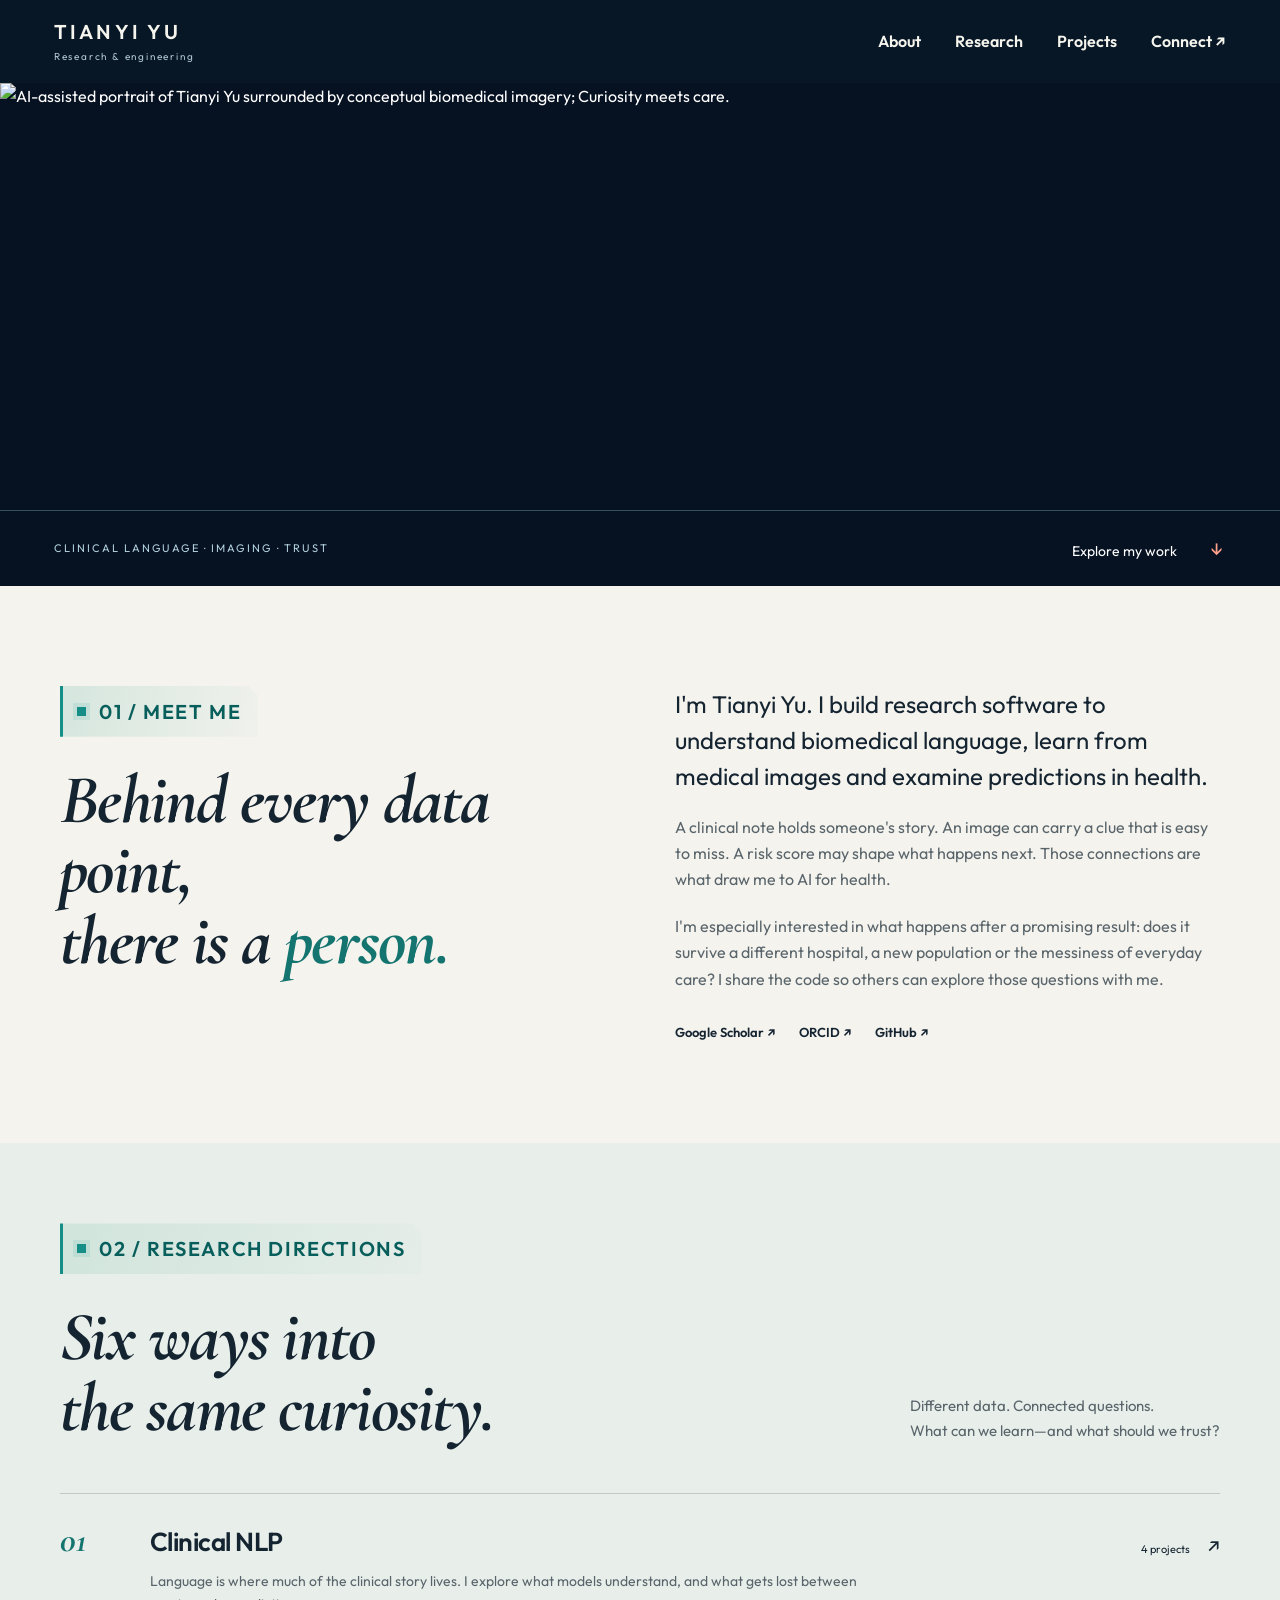
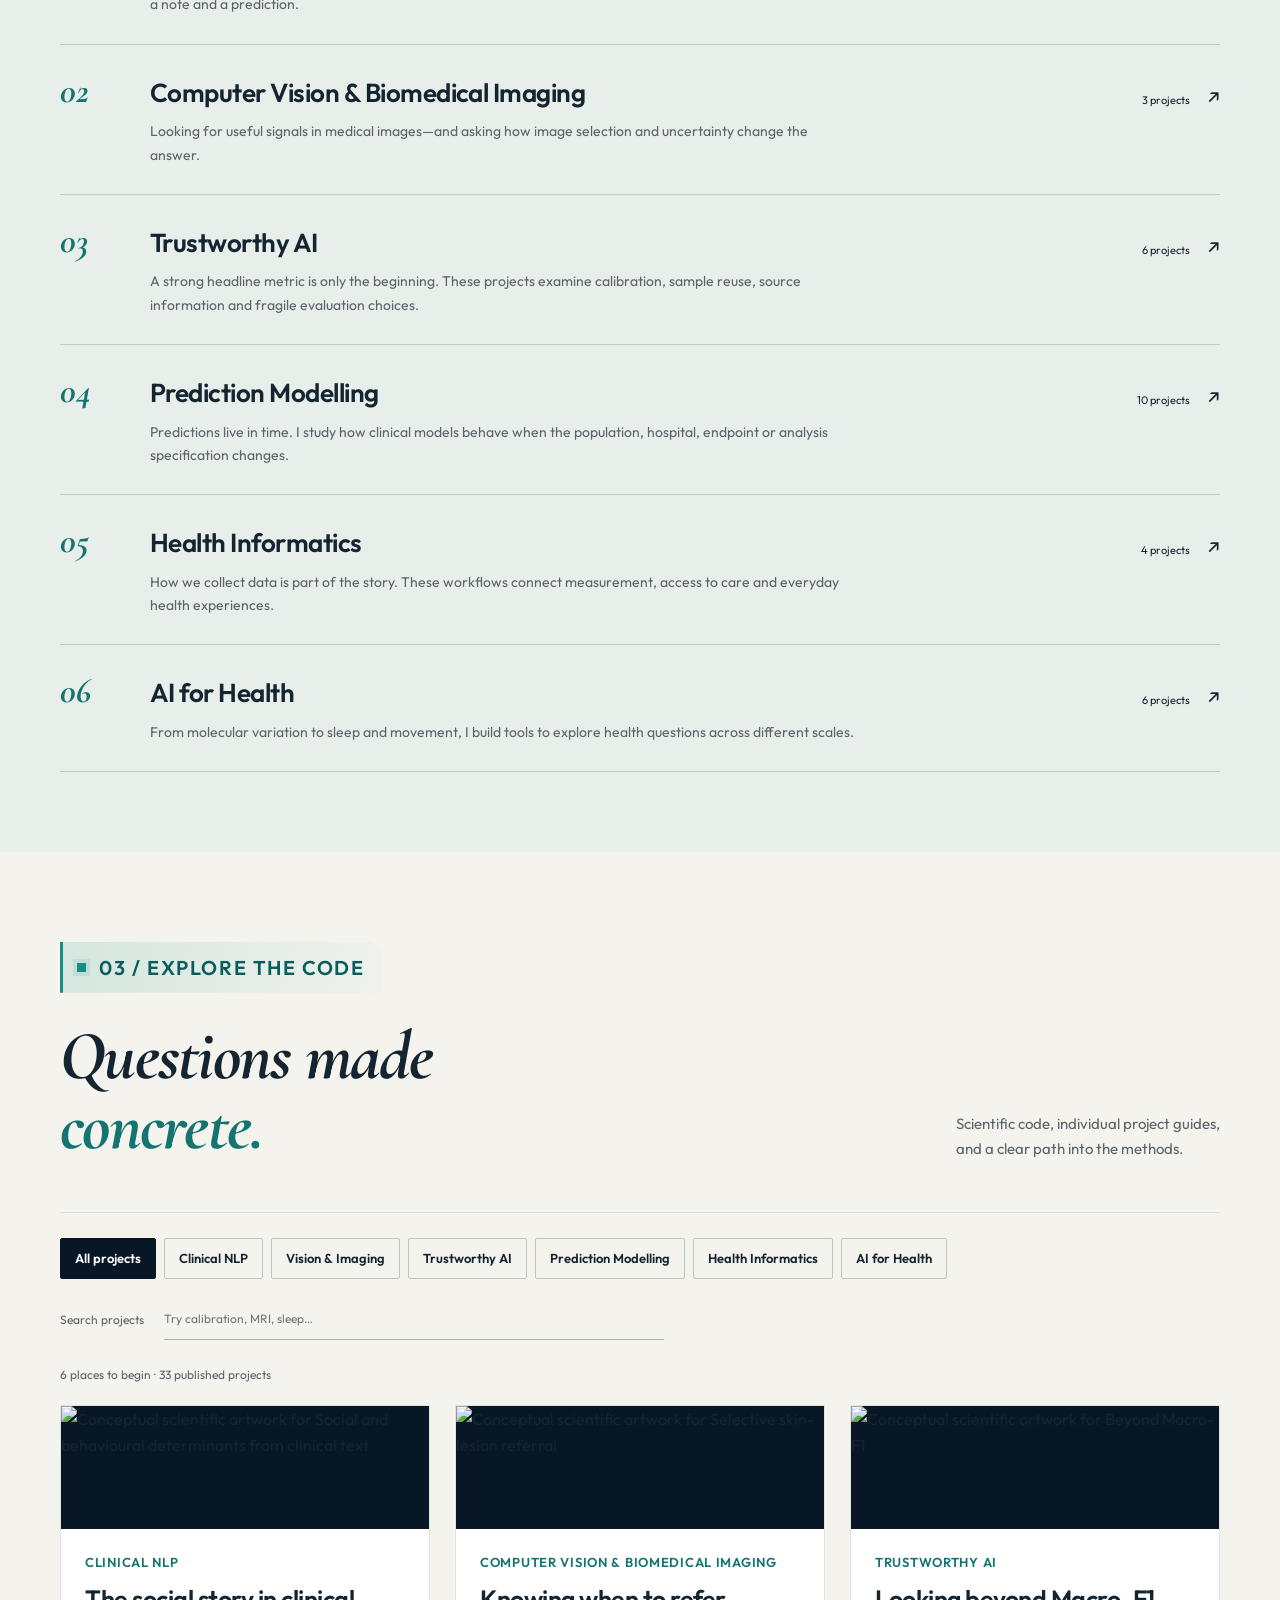
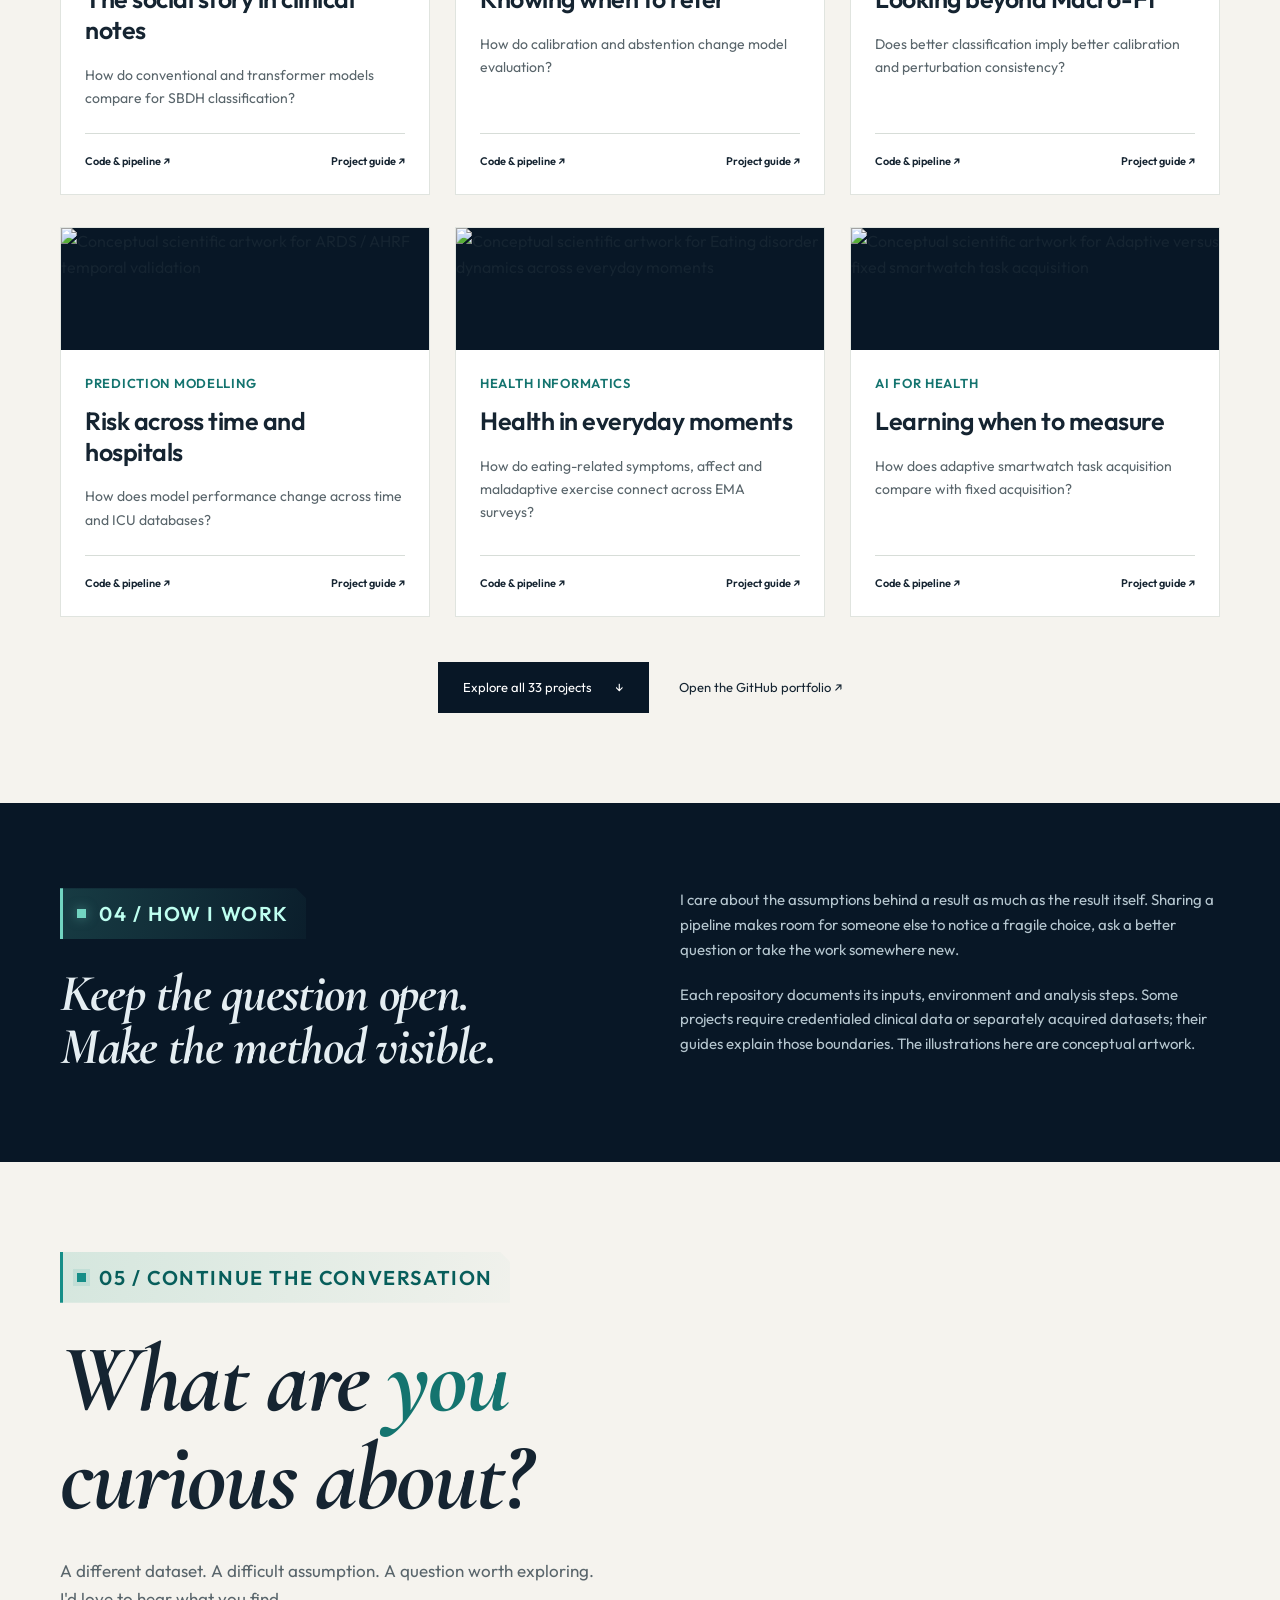
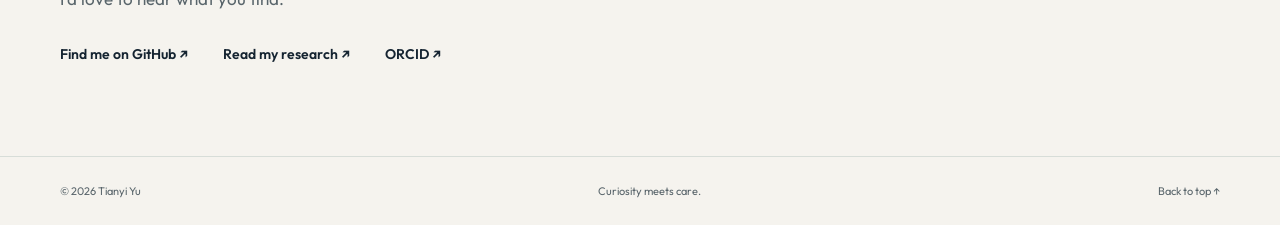
==== docs/index.html @ 7499e816 "Pair expressive serif curves with a rounded scientific sans" ====
<!doctype html>
<html lang="en"><head><meta charset="utf-8"><meta name="viewport" content="width=device-width, initial-scale=1">
<title>Tianyi Yu — AI for Health · Research Portfolio</title>
<meta name="description" content="Tianyi Yu's research portfolio: clinical NLP, biomedical imaging, trustworthy AI, prediction modelling, health informatics and AI for health. Explore the questions and the code.">
<meta name="theme-color" content="#081726"><meta property="og:title" content="Tianyi Yu — Curiosity meets care."><meta property="og:description" content="Research software for the people behind the data."><meta property="og:type" content="website"><meta property="og:image" content="https://raw.githubusercontent.com/terry0809000/terry0809000/main/assets/tianyi-ai-health-portrait.png">
<link rel="preload" href="./fonts/outfit-400.woff" as="font" type="font/woff" crossorigin>
<link rel="stylesheet" href="./portfolio-v4.css"><script src="./site.js?v=20261011-2" defer></script></head>
<body><a class="skip" href="#main">Skip to content</a>
<header class="header"><a class="wordmark" href="#home">TIANYI YU<span>Research &amp; engineering</span></a><nav aria-label="Main navigation"><a href="#about">About</a><a href="#directions">Research</a><a href="#work">Projects</a><a href="#connect">Connect <span aria-hidden="true">↗</span></a></nav></header>
<main id="main">
<section id="home" class="hero"><h1 class="sr-only">Tianyi Yu. Curiosity meets care. Building AI for the people behind the data.</h1><img class="hero-image" width="2172" height="724" src="https://raw.githubusercontent.com/terry0809000/terry0809000/main/assets/tianyi-ai-health-portrait.png" alt="AI-assisted portrait of Tianyi Yu surrounded by conceptual biomedical imagery; Curiosity meets care." fetchpriority="high"><div class="mobile-hero-copy"><p>TIANYI YU / AI FOR HEALTH</p><h2>Curiosity meets care.</h2><p>Building AI for the people behind the data.</p></div><div class="hero-foot"><span>CLINICAL LANGUAGE · IMAGING · TRUST</span><a href="#work">Explore my work <span aria-hidden="true">↓</span></a></div></section>
<section id="about" class="about wrap"><div><p class="eyebrow">01 / MEET ME</p><h2>Behind every data point,<br>there is a <em>person.</em></h2></div><div class="about-copy"><p class="lead">I'm Tianyi Yu. I build research software to understand biomedical language, learn from medical images and examine predictions in health.</p><p>A clinical note holds someone's story. An image can carry a clue that is easy to miss. A risk score may shape what happens next. Those connections are what draw me to AI for health.</p><p>I'm especially interested in what happens after a promising result: does it survive a different hospital, a new population or the messiness of everyday care? I share the code so others can explore those questions with me.</p><div class="text-links"><a href="https://scholar.google.com/citations?user=m8F5KU8AAAAJ">Google Scholar ↗</a><a href="https://orcid.org/0009-0009-0311-4015">ORCID ↗</a><a href="https://github.com/terry0809000">GitHub ↗</a></div></div></section>
<section id="directions" class="directions"><div class="wrap"><div class="section-head"><div><p class="eyebrow">02 / RESEARCH DIRECTIONS</p><h2>Six ways into<br>the same curiosity.</h2></div><p>Different data. Connected questions.<br>What can we learn—and what should we trust?</p></div>
<div class="direction-list"><a class="direction-row" href="#work" data-direction="Clinical NLP"><span class="direction-number">01</span><div><h3>Clinical NLP</h3><p>Language is where much of the clinical story lives. I explore what models understand, and what gets lost between a note and a prediction.</p></div><span class="direction-count">4 projects <span aria-hidden="true">↗</span></span></a>
<a class="direction-row" href="#work" data-direction="Computer Vision &amp; Biomedical Imaging"><span class="direction-number">02</span><div><h3>Computer Vision &amp; Biomedical Imaging</h3><p>Looking for useful signals in medical images—and asking how image selection and uncertainty change the answer.</p></div><span class="direction-count">3 projects <span aria-hidden="true">↗</span></span></a>
<a class="direction-row" href="#work" data-direction="Trustworthy AI"><span class="direction-number">03</span><div><h3>Trustworthy AI</h3><p>A strong headline metric is only the beginning. These projects examine calibration, sample reuse, source information and fragile evaluation choices.</p></div><span class="direction-count">6 projects <span aria-hidden="true">↗</span></span></a>
<a class="direction-row" href="#work" data-direction="Prediction Modelling"><span class="direction-number">04</span><div><h3>Prediction Modelling</h3><p>Predictions live in time. I study how clinical models behave when the population, hospital, endpoint or analysis specification changes.</p></div><span class="direction-count">10 projects <span aria-hidden="true">↗</span></span></a>
<a class="direction-row" href="#work" data-direction="Health Informatics"><span class="direction-number">05</span><div><h3>Health Informatics</h3><p>How we collect data is part of the story. These workflows connect measurement, access to care and everyday health experiences.</p></div><span class="direction-count">4 projects <span aria-hidden="true">↗</span></span></a>
<a class="direction-row" href="#work" data-direction="AI for Health"><span class="direction-number">06</span><div><h3>AI for Health</h3><p>From molecular variation to sleep and movement, I build tools to explore health questions across different scales.</p></div><span class="direction-count">6 projects <span aria-hidden="true">↗</span></span></a></div></div></section>
<section id="work" class="work wrap"><div class="section-head"><div><p class="eyebrow">03 / EXPLORE THE CODE</p><h2>Questions made<br><em>concrete.</em></h2></div><p>Scientific code, individual project guides,<br>and a clear path into the methods.</p></div>
<div class="controls"><div class="filters" role="group" aria-label="Filter projects by research direction"><button type="button" class="active" aria-pressed="true" data-filter="All">All projects</button><button type="button" aria-pressed="false" data-filter="Clinical NLP">Clinical NLP</button><button type="button" aria-pressed="false" data-filter="Computer Vision &amp; Biomedical Imaging">Vision &amp; Imaging</button><button type="button" aria-pressed="false" data-filter="Trustworthy AI">Trustworthy AI</button><button type="button" aria-pressed="false" data-filter="Prediction Modelling">Prediction Modelling</button><button type="button" aria-pressed="false" data-filter="Health Informatics">Health Informatics</button><button type="button" aria-pressed="false" data-filter="AI for Health">AI for Health</button></div><label class="search">Search projects<input type="search" id="search" placeholder="Try calibration, MRI, sleep…" autocomplete="off"></label></div>
<p id="results-status" class="results-status" aria-live="polite">33 published projects</p>
<div class="project-grid"><article class="project" data-area="Clinical NLP" data-search="social and behavioural determinants from clinical text mimic_sbdh how do conventional and transformer models compare for sbdh classification? clinical nlp"><a class="project-image-link" href="https://github.com/terry0809000/MIMIC_SBDH" aria-label="Explore Social and behavioural determinants from clinical text"><img src="https://raw.githubusercontent.com/terry0809000/MIMIC_SBDH/main/assets/project-cover.png" alt="Conceptual scientific artwork for Social and behavioural determinants from clinical text" loading="lazy" width="900" height="300"></a><div class="project-body"><p class="project-area">Clinical NLP</p><h3><a href="https://github.com/terry0809000/MIMIC_SBDH">The social story in clinical notes</a></h3><p>How do conventional and transformer models compare for SBDH classification?</p><div class="project-links"><a href="https://github.com/terry0809000/MIMIC_SBDH">Code &amp; pipeline ↗</a><a href="https://github.com/terry0809000/research-portfolio/blob/main/pipelines/MIMIC_SBDH.md">Project guide ↗</a></div></div></article>
<article class="project" data-area="Computer Vision &amp; Biomedical Imaging" data-search="selective skin-lesion referral ham10000-trustworthy-skin-ai how do calibration and abstention change model evaluation? computer vision &amp; biomedical imaging"><a class="project-image-link" href="https://github.com/terry0809000/ham10000-trustworthy-skin-ai" aria-label="Explore Selective skin-lesion referral"><img src="https://raw.githubusercontent.com/terry0809000/ham10000-trustworthy-skin-ai/main/assets/project-cover.png" alt="Conceptual scientific artwork for Selective skin-lesion referral" loading="lazy" width="900" height="300"></a><div class="project-body"><p class="project-area">Computer Vision &amp; Biomedical Imaging</p><h3><a href="https://github.com/terry0809000/ham10000-trustworthy-skin-ai">Knowing when to refer</a></h3><p>How do calibration and abstention change model evaluation?</p><div class="project-links"><a href="https://github.com/terry0809000/ham10000-trustworthy-skin-ai">Code &amp; pipeline ↗</a><a href="https://github.com/terry0809000/research-portfolio/blob/main/pipelines/ham10000-trustworthy-skin-ai.md">Project guide ↗</a></div></div></article>
<article class="project" data-area="Trustworthy AI" data-search="beyond macro-f1 beyond-macro-f1-pubmed-rct-public does better classification imply better calibration and perturbation consistency? trustworthy ai"><a class="project-image-link" href="https://github.com/terry0809000/beyond-macro-f1-pubmed-rct-public" aria-label="Explore Beyond Macro-F1"><img src="https://raw.githubusercontent.com/terry0809000/beyond-macro-f1-pubmed-rct-public/main/assets/project-cover.png" alt="Conceptual scientific artwork for Beyond Macro-F1" loading="lazy" width="900" height="300"></a><div class="project-body"><p class="project-area">Trustworthy AI</p><h3><a href="https://github.com/terry0809000/beyond-macro-f1-pubmed-rct-public">Looking beyond Macro-F1</a></h3><p>Does better classification imply better calibration and perturbation consistency?</p><div class="project-links"><a href="https://github.com/terry0809000/beyond-macro-f1-pubmed-rct-public">Code &amp; pipeline ↗</a><a href="https://github.com/terry0809000/research-portfolio/blob/main/pipelines/beyond-macro-f1-pubmed-rct-public.md">Project guide ↗</a></div></div></article>
<article class="project" data-area="Prediction Modelling" data-search="ards / ahrf temporal validation ards-ahrf-ehr-temporal-validation how does model performance change across time and icu databases? prediction modelling"><a class="project-image-link" href="https://github.com/terry0809000/ards-ahrf-ehr-temporal-validation" aria-label="Explore ARDS / AHRF temporal validation"><img src="https://raw.githubusercontent.com/terry0809000/ards-ahrf-ehr-temporal-validation/main/assets/project-cover.png" alt="Conceptual scientific artwork for ARDS / AHRF temporal validation" loading="lazy" width="900" height="300"></a><div class="project-body"><p class="project-area">Prediction Modelling</p><h3><a href="https://github.com/terry0809000/ards-ahrf-ehr-temporal-validation">Risk across time and hospitals</a></h3><p>How does model performance change across time and ICU databases?</p><div class="project-links"><a href="https://github.com/terry0809000/ards-ahrf-ehr-temporal-validation">Code &amp; pipeline ↗</a><a href="https://github.com/terry0809000/research-portfolio/blob/main/pipelines/ards-ahrf-ehr-temporal-validation.md">Project guide ↗</a></div></div></article>
<article class="project" data-area="Health Informatics" data-search="eating disorder dynamics across everyday moments eatingdisordermlvar how do eating-related symptoms, affect and maladaptive exercise connect across ema surveys? health informatics"><a class="project-image-link" href="https://github.com/terry0809000/eatingdisordermlvar" aria-label="Explore Eating disorder dynamics across everyday moments"><img src="https://raw.githubusercontent.com/terry0809000/eatingdisordermlvar/main/assets/project-cover.png" alt="Conceptual scientific artwork for Eating disorder dynamics across everyday moments" loading="lazy" width="900" height="300"></a><div class="project-body"><p class="project-area">Health Informatics</p><h3><a href="https://github.com/terry0809000/eatingdisordermlvar">Health in everyday moments</a></h3><p>How do eating-related symptoms, affect and maladaptive exercise connect across EMA surveys?</p><div class="project-links"><a href="https://github.com/terry0809000/eatingdisordermlvar">Code &amp; pipeline ↗</a><a href="https://github.com/terry0809000/research-portfolio/blob/main/pipelines/eatingdisordermlvar.md">Project guide ↗</a></div></div></article>
<article class="project" data-area="AI for Health" data-search="adaptive versus fixed smartwatch task acquisition pads-adaptive-acquisition how does adaptive smartwatch task acquisition compare with fixed acquisition? ai for health"><a class="project-image-link" href="https://github.com/terry0809000/pads-adaptive-acquisition" aria-label="Explore Adaptive versus fixed smartwatch task acquisition"><img src="https://raw.githubusercontent.com/terry0809000/pads-adaptive-acquisition/main/assets/project-cover.png" alt="Conceptual scientific artwork for Adaptive versus fixed smartwatch task acquisition" loading="lazy" width="900" height="300"></a><div class="project-body"><p class="project-area">AI for Health</p><h3><a href="https://github.com/terry0809000/pads-adaptive-acquisition">Learning when to measure</a></h3><p>How does adaptive smartwatch task acquisition compare with fixed acquisition?</p><div class="project-links"><a href="https://github.com/terry0809000/pads-adaptive-acquisition">Code &amp; pipeline ↗</a><a href="https://github.com/terry0809000/research-portfolio/blob/main/pipelines/pads-adaptive-acquisition.md">Project guide ↗</a></div></div></article>
<article class="project" data-area="AI for Health" data-search="trace-fib trace-fib-pipeline how do normalization and study weighting affect cross-organ transfer? ai for health"><a class="project-image-link" href="https://github.com/terry0809000/trace-fib-pipeline" aria-label="Explore TRACE-Fib"><img src="https://raw.githubusercontent.com/terry0809000/trace-fib-pipeline/main/assets/project-cover.png" alt="Conceptual scientific artwork for TRACE-Fib" loading="lazy" width="900" height="300"></a><div class="project-body"><p class="project-area">AI for Health</p><h3><a href="https://github.com/terry0809000/trace-fib-pipeline">TRACE-Fib</a></h3><p>How do normalization and study weighting affect cross-organ transfer?</p><div class="project-links"><a href="https://github.com/terry0809000/trace-fib-pipeline">Code &amp; pipeline ↗</a><a href="https://github.com/terry0809000/research-portfolio/blob/main/pipelines/trace-fib-pipeline.md">Project guide ↗</a></div></div></article>
<article class="project" data-area="AI for Health" data-search="reading dynamics with zuco 2.0 zuco2-scientific-ml-pipeline can lexical and early-fixation features predict later processing load? ai for health"><a class="project-image-link" href="https://github.com/terry0809000/zuco2-scientific-ml-pipeline" aria-label="Explore Reading dynamics with ZuCo 2.0"><img src="https://raw.githubusercontent.com/terry0809000/zuco2-scientific-ml-pipeline/main/assets/project-cover.png" alt="Conceptual scientific artwork for Reading dynamics with ZuCo 2.0" loading="lazy" width="900" height="300"></a><div class="project-body"><p class="project-area">AI for Health</p><h3><a href="https://github.com/terry0809000/zuco2-scientific-ml-pipeline">Reading dynamics with ZuCo 2.0</a></h3><p>Can lexical and early-fixation features predict later processing load?</p><div class="project-links"><a href="https://github.com/terry0809000/zuco2-scientific-ml-pipeline">Code &amp; pipeline ↗</a><a href="https://github.com/terry0809000/research-portfolio/blob/main/pipelines/zuco2-scientific-ml-pipeline.md">Project guide ↗</a></div></div></article>
<article class="project" data-area="AI for Health" data-search="respiratory surveillance bmc-dm-prediction-one-week can aggregate surveillance signals anticipate next-week escalation? ai for health"><a class="project-image-link" href="https://github.com/terry0809000/bmc-dm-prediction-one-week" aria-label="Explore Respiratory surveillance"><img src="https://raw.githubusercontent.com/terry0809000/bmc-dm-prediction-one-week/main/assets/project-cover.png" alt="Conceptual scientific artwork for Respiratory surveillance" loading="lazy" width="900" height="300"></a><div class="project-body"><p class="project-area">AI for Health</p><h3><a href="https://github.com/terry0809000/bmc-dm-prediction-one-week">Respiratory surveillance</a></h3><p>Can aggregate surveillance signals anticipate next-week escalation?</p><div class="project-links"><a href="https://github.com/terry0809000/bmc-dm-prediction-one-week">Code &amp; pipeline ↗</a><a href="https://github.com/terry0809000/research-portfolio/blob/main/pipelines/bmc-dm-prediction-one-week.md">Project guide ↗</a></div></div></article>
<article class="project" data-area="Prediction Modelling" data-search="temporal screening evaluation nhanes-temporal-diabetes-screening does model complexity improve probability estimation under temporal shift? prediction modelling"><a class="project-image-link" href="https://github.com/terry0809000/nhanes-temporal-diabetes-screening" aria-label="Explore Temporal screening evaluation"><img src="https://raw.githubusercontent.com/terry0809000/nhanes-temporal-diabetes-screening/main/assets/project-cover.png" alt="Conceptual scientific artwork for Temporal screening evaluation" loading="lazy" width="900" height="300"></a><div class="project-body"><p class="project-area">Prediction Modelling</p><h3><a href="https://github.com/terry0809000/nhanes-temporal-diabetes-screening">Temporal screening evaluation</a></h3><p>Does model complexity improve probability estimation under temporal shift?</p><div class="project-links"><a href="https://github.com/terry0809000/nhanes-temporal-diabetes-screening">Code &amp; pipeline ↗</a><a href="https://github.com/terry0809000/research-portfolio/blob/main/pipelines/nhanes-temporal-diabetes-screening.md">Project guide ↗</a></div></div></article>
<article class="project" data-area="Prediction Modelling" data-search="extubation transportability copd-asthma-extubation-transportability how does endpoint construction affect cross-database transport? prediction modelling"><a class="project-image-link" href="https://github.com/terry0809000/copd-asthma-extubation-transportability" aria-label="Explore Extubation transportability"><img src="https://raw.githubusercontent.com/terry0809000/copd-asthma-extubation-transportability/main/assets/project-cover.png" alt="Conceptual scientific artwork for Extubation transportability" loading="lazy" width="900" height="300"></a><div class="project-body"><p class="project-area">Prediction Modelling</p><h3><a href="https://github.com/terry0809000/copd-asthma-extubation-transportability">Extubation transportability</a></h3><p>How does endpoint construction affect cross-database transport?</p><div class="project-links"><a href="https://github.com/terry0809000/copd-asthma-extubation-transportability">Code &amp; pipeline ↗</a><a href="https://github.com/terry0809000/research-portfolio/blob/main/pipelines/copd-asthma-extubation-transportability.md">Project guide ↗</a></div></div></article>
<article class="project" data-area="Prediction Modelling" data-search="dynamic aki prediction aki-dynamic-prediction-deployment-gated how do temporal renal models behave under external transport? prediction modelling"><a class="project-image-link" href="https://github.com/terry0809000/aki-dynamic-prediction-deployment-gated" aria-label="Explore Dynamic AKI prediction"><img src="https://raw.githubusercontent.com/terry0809000/aki-dynamic-prediction-deployment-gated/main/assets/project-cover.png" alt="Conceptual scientific artwork for Dynamic AKI prediction" loading="lazy" width="900" height="300"></a><div class="project-body"><p class="project-area">Prediction Modelling</p><h3><a href="https://github.com/terry0809000/aki-dynamic-prediction-deployment-gated">Dynamic AKI prediction</a></h3><p>How do temporal renal models behave under external transport?</p><div class="project-links"><a href="https://github.com/terry0809000/aki-dynamic-prediction-deployment-gated">Code &amp; pipeline ↗</a><a href="https://github.com/terry0809000/research-portfolio/blob/main/pipelines/aki-dynamic-prediction-deployment-gated.md">Project guide ↗</a></div></div></article>
<article class="project" data-area="Clinical NLP" data-search="cross-corpus abstract classification biomedical-abstract-sentence-classification how do lightweight sentence classifiers transfer between corpora? clinical nlp"><a class="project-image-link" href="https://github.com/terry0809000/biomedical-abstract-sentence-classification" aria-label="Explore Cross-corpus abstract classification"><img src="https://raw.githubusercontent.com/terry0809000/biomedical-abstract-sentence-classification/main/assets/project-cover.png" alt="Conceptual scientific artwork for Cross-corpus abstract classification" loading="lazy" width="900" height="300"></a><div class="project-body"><p class="project-area">Clinical NLP</p><h3><a href="https://github.com/terry0809000/biomedical-abstract-sentence-classification">Cross-corpus abstract classification</a></h3><p>How do lightweight sentence classifiers transfer between corpora?</p><div class="project-links"><a href="https://github.com/terry0809000/biomedical-abstract-sentence-classification">Code &amp; pipeline ↗</a><a href="https://github.com/terry0809000/research-portfolio/blob/main/pipelines/biomedical-abstract-sentence-classification.md">Project guide ↗</a></div></div></article>
<article class="project" data-area="AI for Health" data-search="sleep-edf staging sleepingedf how do local context, channel choice and smoothing affect sleep staging? ai for health"><a class="project-image-link" href="https://github.com/terry0809000/sleepingedf" aria-label="Explore Sleep-EDF staging"><img src="https://raw.githubusercontent.com/terry0809000/sleepingedf/main/assets/project-cover.png" alt="Conceptual scientific artwork for Sleep-EDF staging" loading="lazy" width="900" height="300"></a><div class="project-body"><p class="project-area">AI for Health</p><h3><a href="https://github.com/terry0809000/sleepingedf">Sleep-EDF staging</a></h3><p>How do local context, channel choice and smoothing affect sleep staging?</p><div class="project-links"><a href="https://github.com/terry0809000/sleepingedf">Code &amp; pipeline ↗</a><a href="https://github.com/terry0809000/research-portfolio/blob/main/pipelines/sleepingedf.md">Project guide ↗</a></div></div></article>
<article class="project" data-area="Trustworthy AI" data-search="rationale reliability audit hatespeechcheck do supporting rationales remain faithful and robust? trustworthy ai"><a class="project-image-link" href="https://github.com/terry0809000/hatespeechcheck" aria-label="Explore Rationale reliability audit"><img src="https://raw.githubusercontent.com/terry0809000/hatespeechcheck/main/assets/project-cover.png" alt="Conceptual scientific artwork for Rationale reliability audit" loading="lazy" width="900" height="300"></a><div class="project-body"><p class="project-area">Trustworthy AI</p><h3><a href="https://github.com/terry0809000/hatespeechcheck">Rationale reliability audit</a></h3><p>Do supporting rationales remain faithful and robust?</p><div class="project-links"><a href="https://github.com/terry0809000/hatespeechcheck">Code &amp; pipeline ↗</a><a href="https://github.com/terry0809000/research-portfolio/blob/main/pipelines/hatespeechcheck.md">Project guide ↗</a></div></div></article>
<article class="project" data-area="Trustworthy AI" data-search="safe-labs safelabs-icu-lab-deferral how can a selective-prediction policy be tested without overstating safety? trustworthy ai"><a class="project-image-link" href="https://github.com/terry0809000/safelabs-icu-lab-deferral" aria-label="Explore SAFE-LABS"><img src="https://raw.githubusercontent.com/terry0809000/safelabs-icu-lab-deferral/main/assets/project-cover.png" alt="Conceptual scientific artwork for SAFE-LABS" loading="lazy" width="900" height="300"></a><div class="project-body"><p class="project-area">Trustworthy AI</p><h3><a href="https://github.com/terry0809000/safelabs-icu-lab-deferral">SAFE-LABS</a></h3><p>How can a selective-prediction policy be tested without overstating safety?</p><div class="project-links"><a href="https://github.com/terry0809000/safelabs-icu-lab-deferral">Code &amp; pipeline ↗</a><a href="https://github.com/terry0809000/research-portfolio/blob/main/pipelines/safelabs-icu-lab-deferral.md">Project guide ↗</a></div></div></article>
<article class="project" data-area="Health Informatics" data-search="healthcare access and glucose-testing gaps brfss-glucose-testing-access how do healthcare access and glucose-testing gaps vary in public-use survey data? health informatics"><a class="project-image-link" href="https://github.com/terry0809000/brfss-glucose-testing-access" aria-label="Explore Healthcare access and glucose-testing gaps"><img src="https://raw.githubusercontent.com/terry0809000/brfss-glucose-testing-access/main/assets/project-cover.png" alt="Conceptual scientific artwork for Healthcare access and glucose-testing gaps" loading="lazy" width="900" height="300"></a><div class="project-body"><p class="project-area">Health Informatics</p><h3><a href="https://github.com/terry0809000/brfss-glucose-testing-access">Healthcare access and glucose-testing gaps</a></h3><p>How do healthcare access and glucose-testing gaps vary in public-use survey data?</p><div class="project-links"><a href="https://github.com/terry0809000/brfss-glucose-testing-access">Code &amp; pipeline ↗</a><a href="https://github.com/terry0809000/research-portfolio/blob/main/pipelines/brfss-glucose-testing-access.md">Project guide ↗</a></div></div></article>
<article class="project" data-area="AI for Health" data-search="preprocessing sensitivity of glomerular bex3 prioritisation dkd-bex3-preprocessing how sensitive is glomerular bex3 prioritisation to preprocessing choices? ai for health"><a class="project-image-link" href="https://github.com/terry0809000/dkd-bex3-preprocessing" aria-label="Explore Preprocessing sensitivity of glomerular BEX3 prioritisation"><img src="https://raw.githubusercontent.com/terry0809000/dkd-bex3-preprocessing/main/assets/project-cover.png" alt="Conceptual scientific artwork for Preprocessing sensitivity of glomerular BEX3 prioritisation" loading="lazy" width="900" height="300"></a><div class="project-body"><p class="project-area">AI for Health</p><h3><a href="https://github.com/terry0809000/dkd-bex3-preprocessing">Preprocessing sensitivity of glomerular BEX3 prioritisation</a></h3><p>How sensitive is glomerular BEX3 prioritisation to preprocessing choices?</p><div class="project-links"><a href="https://github.com/terry0809000/dkd-bex3-preprocessing">Code &amp; pipeline ↗</a><a href="https://github.com/terry0809000/research-portfolio/blob/main/pipelines/dkd-bex3-preprocessing.md">Project guide ↗</a></div></div></article>
<article class="project" data-area="Prediction Modelling" data-search="temporal liver elastography triage liver-elastography-temporal-triage how do temporal evaluation and sensitivity targets affect liver elastography triage? prediction modelling"><a class="project-image-link" href="https://github.com/terry0809000/liver-elastography-temporal-triage" aria-label="Explore Temporal liver elastography triage"><img src="https://raw.githubusercontent.com/terry0809000/liver-elastography-temporal-triage/main/assets/project-cover.png" alt="Conceptual scientific artwork for Temporal liver elastography triage" loading="lazy" width="900" height="300"></a><div class="project-body"><p class="project-area">Prediction Modelling</p><h3><a href="https://github.com/terry0809000/liver-elastography-temporal-triage">Temporal liver elastography triage</a></h3><p>How do temporal evaluation and sensitivity targets affect liver elastography triage?</p><div class="project-links"><a href="https://github.com/terry0809000/liver-elastography-temporal-triage">Code &amp; pipeline ↗</a><a href="https://github.com/terry0809000/research-portfolio/blob/main/pipelines/liver-elastography-temporal-triage.md">Project guide ↗</a></div></div></article>
<article class="project" data-area="Clinical NLP" data-search="clinical trial inference: reference and answer-mapping sensitivity clinical-trial-inference-joint-audit how do reference choices and answer mapping affect clinical-trial inference? clinical nlp"><a class="project-image-link" href="https://github.com/terry0809000/clinical-trial-inference-joint-audit" aria-label="Explore Clinical trial inference: reference and answer-mapping sensitivity"><img src="https://raw.githubusercontent.com/terry0809000/clinical-trial-inference-joint-audit/main/assets/project-cover.png" alt="Conceptual scientific artwork for Clinical trial inference: reference and answer-mapping sensitivity" loading="lazy" width="900" height="300"></a><div class="project-body"><p class="project-area">Clinical NLP</p><h3><a href="https://github.com/terry0809000/clinical-trial-inference-joint-audit">Clinical trial inference: reference and answer-mapping sensitivity</a></h3><p>How do reference choices and answer mapping affect clinical-trial inference?</p><div class="project-links"><a href="https://github.com/terry0809000/clinical-trial-inference-joint-audit">Code &amp; pipeline ↗</a><a href="https://github.com/terry0809000/research-portfolio/blob/main/pipelines/clinical-trial-inference-joint-audit.md">Project guide ↗</a></div></div></article>
<article class="project" data-area="Clinical NLP" data-search="availability-aware source selection for clinical nlp availability-aware-clinical-nlp how does source availability affect clinical nlp evaluation? clinical nlp"><a class="project-image-link" href="https://github.com/terry0809000/availability-aware-clinical-nlp" aria-label="Explore Availability-aware source selection for clinical NLP"><img src="https://raw.githubusercontent.com/terry0809000/availability-aware-clinical-nlp/main/assets/project-cover.png" alt="Conceptual scientific artwork for Availability-aware source selection for clinical NLP" loading="lazy" width="900" height="300"></a><div class="project-body"><p class="project-area">Clinical NLP</p><h3><a href="https://github.com/terry0809000/availability-aware-clinical-nlp">Availability-aware source selection for clinical NLP</a></h3><p>How does source availability affect clinical NLP evaluation?</p><div class="project-links"><a href="https://github.com/terry0809000/availability-aware-clinical-nlp">Code &amp; pipeline ↗</a><a href="https://github.com/terry0809000/research-portfolio/blob/main/pipelines/availability-aware-clinical-nlp.md">Project guide ↗</a></div></div></article>
<article class="project" data-area="Prediction Modelling" data-search="measurement-aware retrospective icu prediction icu-measurement-aware-prediction how do measurement patterns affect retrospective icu prediction? prediction modelling"><a class="project-image-link" href="https://github.com/terry0809000/icu-measurement-aware-prediction" aria-label="Explore Measurement-aware retrospective ICU prediction"><img src="https://raw.githubusercontent.com/terry0809000/icu-measurement-aware-prediction/main/assets/project-cover.png" alt="Conceptual scientific artwork for Measurement-aware retrospective ICU prediction" loading="lazy" width="900" height="300"></a><div class="project-body"><p class="project-area">Prediction Modelling</p><h3><a href="https://github.com/terry0809000/icu-measurement-aware-prediction">Measurement-aware retrospective ICU prediction</a></h3><p>How do measurement patterns affect retrospective ICU prediction?</p><div class="project-links"><a href="https://github.com/terry0809000/icu-measurement-aware-prediction">Code &amp; pipeline ↗</a><a href="https://github.com/terry0809000/research-portfolio/blob/main/pipelines/icu-measurement-aware-prediction.md">Project guide ↗</a></div></div></article>
<article class="project" data-area="Prediction Modelling" data-search="ami-cs dynamic risk modelling ami-cs-dynamic-risk-modeling how do shock anchors and dynamic predictors affect cross-database risk modelling? prediction modelling"><a class="project-image-link" href="https://github.com/terry0809000/ami-cs-dynamic-risk-modeling" aria-label="Explore AMI-CS dynamic risk modelling"><img src="https://raw.githubusercontent.com/terry0809000/ami-cs-dynamic-risk-modeling/main/assets/project-cover.png" alt="Conceptual scientific artwork for AMI-CS dynamic risk modelling" loading="lazy" width="900" height="300"></a><div class="project-body"><p class="project-area">Prediction Modelling</p><h3><a href="https://github.com/terry0809000/ami-cs-dynamic-risk-modeling">AMI-CS dynamic risk modelling</a></h3><p>How do shock anchors and dynamic predictors affect cross-database risk modelling?</p><div class="project-links"><a href="https://github.com/terry0809000/ami-cs-dynamic-risk-modeling">Code &amp; pipeline ↗</a><a href="https://github.com/terry0809000/research-portfolio/blob/main/pipelines/ami-cs-dynamic-risk-modeling.md">Project guide ↗</a></div></div></article>
<article class="project" data-area="Prediction Modelling" data-search="sepsis-to-shock temporal prediction sepsis-shock-ai-medicine-v9 how does temporal landmark modelling transport across icu databases? prediction modelling"><a class="project-image-link" href="https://github.com/terry0809000/sepsis-shock-ai-medicine-v9" aria-label="Explore Sepsis-to-shock temporal prediction"><img src="https://raw.githubusercontent.com/terry0809000/sepsis-shock-ai-medicine-v9/main/assets/project-cover.png" alt="Conceptual scientific artwork for Sepsis-to-shock temporal prediction" loading="lazy" width="900" height="300"></a><div class="project-body"><p class="project-area">Prediction Modelling</p><h3><a href="https://github.com/terry0809000/sepsis-shock-ai-medicine-v9">Sepsis-to-shock temporal prediction</a></h3><p>How does temporal landmark modelling transport across ICU databases?</p><div class="project-links"><a href="https://github.com/terry0809000/sepsis-shock-ai-medicine-v9">Code &amp; pipeline ↗</a><a href="https://github.com/terry0809000/research-portfolio/blob/main/pipelines/sepsis-shock-ai-medicine-v9.md">Project guide ↗</a></div></div></article>
<article class="project" data-area="Health Informatics" data-search="six-hour icu laboratory prediction icu-six-hour-lab-prediction what can routinely collected intensive care data tell us about laboratory measurements six hours ahead? health informatics"><a class="project-image-link" href="https://github.com/terry0809000/icu-six-hour-lab-prediction" aria-label="Explore Six-hour ICU laboratory prediction"><img src="https://raw.githubusercontent.com/terry0809000/icu-six-hour-lab-prediction/main/assets/project-cover.png" alt="Conceptual scientific artwork for Six-hour ICU laboratory prediction" loading="lazy" width="900" height="300"></a><div class="project-body"><p class="project-area">Health Informatics</p><h3><a href="https://github.com/terry0809000/icu-six-hour-lab-prediction">Six-hour ICU laboratory prediction</a></h3><p>What can routinely collected intensive care data tell us about laboratory measurements six hours ahead?</p><div class="project-links"><a href="https://github.com/terry0809000/icu-six-hour-lab-prediction">Code &amp; pipeline ↗</a><a href="https://github.com/terry0809000/research-portfolio/blob/main/pipelines/icu-six-hour-lab-prediction.md">Project guide ↗</a></div></div></article>
<article class="project" data-area="Health Informatics" data-search="temporal measurement and source availability benchmark icu-temporal-measurement-benchmark how does measurement timing and source availability shape retrospective icu evaluation? health informatics"><a class="project-image-link" href="https://github.com/terry0809000/icu-temporal-measurement-benchmark" aria-label="Explore Temporal measurement and source availability benchmark"><img src="https://raw.githubusercontent.com/terry0809000/icu-temporal-measurement-benchmark/main/assets/project-cover.png" alt="Conceptual scientific artwork for Temporal measurement and source availability benchmark" loading="lazy" width="900" height="300"></a><div class="project-body"><p class="project-area">Health Informatics</p><h3><a href="https://github.com/terry0809000/icu-temporal-measurement-benchmark">Temporal measurement and source availability benchmark</a></h3><p>How does measurement timing and source availability shape retrospective ICU evaluation?</p><div class="project-links"><a href="https://github.com/terry0809000/icu-temporal-measurement-benchmark">Code &amp; pipeline ↗</a><a href="https://github.com/terry0809000/research-portfolio/blob/main/pipelines/icu-temporal-measurement-benchmark.md">Project guide ↗</a></div></div></article>
<article class="project" data-area="Trustworthy AI" data-search="patient reuse and apparent transcriptomic diagnostic performance transcriptomic-patient-reuse how does patient reuse affect apparent transcriptomic diagnostic performance? trustworthy ai"><a class="project-image-link" href="https://github.com/terry0809000/transcriptomic-patient-reuse" aria-label="Explore Patient reuse and apparent transcriptomic diagnostic performance"><img src="https://raw.githubusercontent.com/terry0809000/transcriptomic-patient-reuse/main/assets/project-cover.png" alt="Conceptual scientific artwork for Patient reuse and apparent transcriptomic diagnostic performance" loading="lazy" width="900" height="300"></a><div class="project-body"><p class="project-area">Trustworthy AI</p><h3><a href="https://github.com/terry0809000/transcriptomic-patient-reuse">Patient reuse and apparent transcriptomic diagnostic performance</a></h3><p>How does patient reuse affect apparent transcriptomic diagnostic performance?</p><div class="project-links"><a href="https://github.com/terry0809000/transcriptomic-patient-reuse">Code &amp; pipeline ↗</a><a href="https://github.com/terry0809000/research-portfolio/blob/main/pipelines/transcriptomic-patient-reuse.md">Project guide ↗</a></div></div></article>
<article class="project" data-area="Trustworthy AI" data-search="source information limits in synthetic validation synthetic-validation-source-limits what can synthetic validation establish when source information is limited? trustworthy ai"><a class="project-image-link" href="https://github.com/terry0809000/synthetic-validation-source-limits" aria-label="Explore Source information limits in synthetic validation"><img src="https://raw.githubusercontent.com/terry0809000/synthetic-validation-source-limits/main/assets/project-cover.png" alt="Conceptual scientific artwork for Source information limits in synthetic validation" loading="lazy" width="900" height="300"></a><div class="project-body"><p class="project-area">Trustworthy AI</p><h3><a href="https://github.com/terry0809000/synthetic-validation-source-limits">Source information limits in synthetic validation</a></h3><p>What can synthetic validation establish when source information is limited?</p><div class="project-links"><a href="https://github.com/terry0809000/synthetic-validation-source-limits">Code &amp; pipeline ↗</a><a href="https://github.com/terry0809000/research-portfolio/blob/main/pipelines/synthetic-validation-source-limits.md">Project guide ↗</a></div></div></article>
<article class="project" data-area="Prediction Modelling" data-search="specification sensitivity in retrospective icu evaluation icu-specification-sensitivity how do analysis specifications change retrospective icu evaluation? prediction modelling"><a class="project-image-link" href="https://github.com/terry0809000/icu-specification-sensitivity" aria-label="Explore Specification sensitivity in retrospective ICU evaluation"><img src="https://raw.githubusercontent.com/terry0809000/icu-specification-sensitivity/main/assets/project-cover.png" alt="Conceptual scientific artwork for Specification sensitivity in retrospective ICU evaluation" loading="lazy" width="900" height="300"></a><div class="project-body"><p class="project-area">Prediction Modelling</p><h3><a href="https://github.com/terry0809000/icu-specification-sensitivity">Specification sensitivity in retrospective ICU evaluation</a></h3><p>How do analysis specifications change retrospective ICU evaluation?</p><div class="project-links"><a href="https://github.com/terry0809000/icu-specification-sensitivity">Code &amp; pipeline ↗</a><a href="https://github.com/terry0809000/research-portfolio/blob/main/pipelines/icu-specification-sensitivity.md">Project guide ↗</a></div></div></article>
<article class="project" data-area="Prediction Modelling" data-search="stability and clinical interpretation of kidney risk models nhanes-kidney-risk-stability how stable and clinically interpretable are kidney risk models? prediction modelling"><a class="project-image-link" href="https://github.com/terry0809000/nhanes-kidney-risk-stability" aria-label="Explore Stability and clinical interpretation of kidney risk models"><img src="https://raw.githubusercontent.com/terry0809000/nhanes-kidney-risk-stability/main/assets/project-cover.png" alt="Conceptual scientific artwork for Stability and clinical interpretation of kidney risk models" loading="lazy" width="900" height="300"></a><div class="project-body"><p class="project-area">Prediction Modelling</p><h3><a href="https://github.com/terry0809000/nhanes-kidney-risk-stability">Stability and clinical interpretation of kidney risk models</a></h3><p>How stable and clinically interpretable are kidney risk models?</p><div class="project-links"><a href="https://github.com/terry0809000/nhanes-kidney-risk-stability">Code &amp; pipeline ↗</a><a href="https://github.com/terry0809000/research-portfolio/blob/main/pipelines/nhanes-kidney-risk-stability.md">Project guide ↗</a></div></div></article>
<article class="project" data-area="Computer Vision &amp; Biomedical Imaging" data-search="excision selection and melanoma assessment melanoma-excision-selection how does excision selection affect melanoma assessment? computer vision &amp; biomedical imaging"><a class="project-image-link" href="https://github.com/terry0809000/melanoma-excision-selection" aria-label="Explore Excision selection and melanoma assessment"><img src="https://raw.githubusercontent.com/terry0809000/melanoma-excision-selection/main/assets/project-cover.png" alt="Conceptual scientific artwork for Excision selection and melanoma assessment" loading="lazy" width="900" height="300"></a><div class="project-body"><p class="project-area">Computer Vision &amp; Biomedical Imaging</p><h3><a href="https://github.com/terry0809000/melanoma-excision-selection">Excision selection and melanoma assessment</a></h3><p>How does excision selection affect melanoma assessment?</p><div class="project-links"><a href="https://github.com/terry0809000/melanoma-excision-selection">Code &amp; pipeline ↗</a><a href="https://github.com/terry0809000/research-portfolio/blob/main/pipelines/melanoma-excision-selection.md">Project guide ↗</a></div></div></article>
<article class="project" data-area="Trustworthy AI" data-search="false positives and sample reuse in pulmonary-nodule assessment pulmonary-nodule-transcriptomic-audit how do false positives and sample reuse affect pulmonary-nodule assessment? trustworthy ai"><a class="project-image-link" href="https://github.com/terry0809000/pulmonary-nodule-transcriptomic-audit" aria-label="Explore False positives and sample reuse in pulmonary-nodule assessment"><img src="https://raw.githubusercontent.com/terry0809000/pulmonary-nodule-transcriptomic-audit/main/assets/project-cover.png" alt="Conceptual scientific artwork for False positives and sample reuse in pulmonary-nodule assessment" loading="lazy" width="900" height="300"></a><div class="project-body"><p class="project-area">Trustworthy AI</p><h3><a href="https://github.com/terry0809000/pulmonary-nodule-transcriptomic-audit">False positives and sample reuse in pulmonary-nodule assessment</a></h3><p>How do false positives and sample reuse affect pulmonary-nodule assessment?</p><div class="project-links"><a href="https://github.com/terry0809000/pulmonary-nodule-transcriptomic-audit">Code &amp; pipeline ↗</a><a href="https://github.com/terry0809000/research-portfolio/blob/main/pipelines/pulmonary-nodule-transcriptomic-audit.md">Project guide ↗</a></div></div></article>
<article class="project" data-area="Computer Vision &amp; Biomedical Imaging" data-search="mri and clinical prediction of pathological complete response breast-mri-response-prediction what can mri and clinical information tell us about pathological complete response? computer vision &amp; biomedical imaging"><a class="project-image-link" href="https://github.com/terry0809000/breast-mri-response-prediction" aria-label="Explore MRI and clinical prediction of pathological complete response"><img src="https://raw.githubusercontent.com/terry0809000/breast-mri-response-prediction/main/assets/project-cover.png" alt="Conceptual scientific artwork for MRI and clinical prediction of pathological complete response" loading="lazy" width="900" height="300"></a><div class="project-body"><p class="project-area">Computer Vision &amp; Biomedical Imaging</p><h3><a href="https://github.com/terry0809000/breast-mri-response-prediction">MRI and clinical prediction of pathological complete response</a></h3><p>What can MRI and clinical information tell us about pathological complete response?</p><div class="project-links"><a href="https://github.com/terry0809000/breast-mri-response-prediction">Code &amp; pipeline ↗</a><a href="https://github.com/terry0809000/research-portfolio/blob/main/pipelines/breast-mri-response-prediction.md">Project guide ↗</a></div></div></article></div>
<p id="empty" hidden>No projects match that search. Try a different term or research direction.</p><div class="more"><button type="button" id="show-all" hidden>Explore all 33 projects <span aria-hidden="true">↓</span></button><a href="https://github.com/terry0809000/research-portfolio">Open the GitHub portfolio ↗</a></div></section>
<section class="approach"><div class="wrap approach-grid"><div><p class="eyebrow">04 / HOW I WORK</p><h2>Keep the question open.<br>Make the method visible.</h2></div><div><p>I care about the assumptions behind a result as much as the result itself. Sharing a pipeline makes room for someone else to notice a fragile choice, ask a better question or take the work somewhere new.</p><p>Each repository documents its inputs, environment and analysis steps. Some projects require credentialed clinical data or separately acquired datasets; their guides explain those boundaries. The illustrations here are conceptual artwork.</p></div></div></section>
<section id="connect" class="connect wrap"><p class="eyebrow">05 / CONTINUE THE CONVERSATION</p><h2>What are <em>you</em><br>curious about?</h2><p>A different dataset. A difficult assumption. A question worth exploring.<br>I'd love to hear what you find.</p><div class="connect-links"><a href="https://github.com/terry0809000">Find me on GitHub ↗</a><a href="https://scholar.google.com/citations?user=m8F5KU8AAAAJ">Read my research ↗</a><a href="https://orcid.org/0009-0009-0311-4015">ORCID ↗</a></div></section>
</main><footer class="wrap footer"><span>© 2026 Tianyi Yu</span><span>Curiosity meets care.</span><a href="#home">Back to top ↑</a></footer></body></html>
---- docs/portfolio-v4.css ----
:root{--navy:#081726;--ink:#152431;--paper:#f5f3ee;--teal:#14746f;--coral:#ffa08b;--muted:#59656b;--line:#d7ddd8}*{box-sizing:border-box}html{scroll-behavior:smooth;scroll-padding-top:100px}body{margin:0;background:var(--paper);color:var(--ink);font-family:Arial,Helvetica,sans-serif;line-height:1.65}a{color:inherit;text-decoration:none}a:hover{text-decoration:underline;text-underline-offset:5px}button,input{font:inherit}button,a,input{touch-action:manipulation}button{cursor:pointer}button:focus-visible,a:focus-visible,input:focus-visible{outline:3px solid #d97845;outline-offset:5px}.wrap{max-width:1320px;margin:auto;padding-left:60px;padding-right:60px}.header{display:flex;justify-content:space-between;align-items:center;background:var(--navy);color:#f5f5ee;padding:20px 4.2%;gap:25px}.wordmark{font-size:20px;font-weight:700;letter-spacing:.16em;line-height:1.2}.wordmark span{display:block;font-size:10px;font-weight:400;letter-spacing:.18em;margin-top:7px;color:#aec5d3}.header nav{display:flex;gap:34px;font-size:14px}.hero{background:#061222;color:white}.hero-image{width:100%;height:auto;display:block}.hero-foot{display:flex;align-items:center;justify-content:space-between;padding:21px 4.2%;border-top:1px solid #365060;gap:15px}.hero-foot span{font-size:11px;letter-spacing:.18em;color:#b4d2df}.hero-foot a{font-size:14px}.hero-foot a span{font-size:20px;margin-left:30px;color:var(--coral)}.eyebrow{font-size:11px;letter-spacing:.2em;font-weight:700;color:var(--teal);margin:0 0 25px}h2{font-size:clamp(33px,3.7vw,57px);line-height:1.12;font-weight:500;letter-spacing:-.04em;margin:0}h2 em{font-family:Georgia,'Times New Roman',serif;font-weight:400;color:var(--teal)}.about{display:grid;grid-template-columns:1fr 1fr;gap:70px;padding-top:100px;padding-bottom:100px}.about-copy p{margin:0 0 20px;font-size:16px;color:var(--muted)}.about-copy .lead{font-size:22px;line-height:1.5;color:var(--ink)}.text-links{display:flex;gap:23px;flex-wrap:wrap;padding-top:10px;font-size:13px;font-weight:700}.directions{padding:80px 0;background:#e8eeea}.section-head{display:flex;align-items:end;justify-content:space-between;gap:40px;margin-bottom:50px}.section-head>p{color:var(--muted);font-size:15px;margin:0}.direction-row{display:grid;grid-template-columns:65px 1fr 100px;gap:25px;padding:27px 0;border-top:1px solid #becbc4;align-items:start}.direction-row:last-child{border-bottom:1px solid #becbc4}.direction-row:hover{text-decoration:none}.direction-row:hover h3{color:var(--teal)}.direction-number{font-family:Georgia,serif;font-size:27px;color:var(--teal)}.direction-row h3{font-size:24px;letter-spacing:-.02em;font-weight:500;margin:0 0 6px}.direction-row p{font-size:14px;color:var(--muted);max-width:710px;margin:0}.direction-count{text-align:right;font-size:11px;white-space:nowrap;padding-top:8px}.direction-count span{margin-left:15px;font-size:20px}.work{padding-top:90px;padding-bottom:90px}.controls{border-top:1px solid var(--line);padding-top:25px}.filters{display:flex;gap:8px;flex-wrap:wrap;margin-bottom:20px}.filters button{border:1px solid #bac8c0;background:transparent;color:var(--ink);padding:9px 14px;border-radius:2px;font-size:12px}.filters button.active{background:var(--navy);color:white;border-color:var(--navy)}.filters button:hover{border-color:var(--teal)}.search{display:flex;align-items:center;gap:20px;font-size:12px;color:var(--muted)}.search input{border:0;border-bottom:1px solid #a8b7ad;background:transparent;padding:10px 0;max-width:500px;width:100%;border-radius:0;color:var(--ink)}.results-status{font-size:12px;color:var(--muted);margin:25px 0 20px}.project-grid{display:grid;grid-template-columns:repeat(3,minmax(0,1fr));gap:32px 25px}.project{background:#fff;display:flex;flex-direction:column;border:1px solid #e0e4df;transition:transform .2s}.project:hover{transform:translateY(-4px)}.project-image-link{display:block;overflow:hidden;background:var(--navy)}.project img{width:100%;height:auto;aspect-ratio:3/1;object-fit:cover;display:block}.project-body{padding:24px;display:flex;flex-direction:column;flex:1}.project-area{color:var(--teal);font-size:10px;letter-spacing:.06em;margin:0 0 12px;text-transform:uppercase}.project h3{font-size:22px;font-weight:500;line-height:1.25;margin:0 0 18px;letter-spacing:-.02em}.project-body>p:not(.project-area){font-size:14px;color:var(--muted);margin:0 0 23px}.project-links{display:flex;justify-content:space-between;flex-wrap:wrap;gap:12px;font-size:11px;font-weight:700;margin-top:auto;padding-top:18px;border-top:1px solid var(--line)}.project[hidden]{display:none}.more{display:flex;justify-content:center;align-items:center;gap:30px;margin-top:45px;flex-wrap:wrap;font-size:13px}.more button{background:var(--navy);color:white;border:0;padding:15px 25px}.more button span{margin-left:20px}.approach{background:var(--navy);color:#e5eef2;padding:85px 0}.approach .eyebrow{color:#a0d6cf}.approach-grid{display:grid;grid-template-columns:1fr 1fr;gap:80px}.approach h2{font-size:36px}.approach p:not(.eyebrow){margin:0 0 20px;color:#b5c6cf;font-size:15px}.connect{padding-top:90px;padding-bottom:90px}.connect h2{font-size:clamp(45px,6vw,86px);margin-bottom:30px}.connect>p:not(.eyebrow){color:var(--muted);font-size:17px}.connect-links{display:flex;gap:35px;flex-wrap:wrap;margin-top:30px;font-size:14px;font-weight:700}.footer{display:flex;justify-content:space-between;gap:20px;padding-top:25px;padding-bottom:25px;border-top:1px solid var(--line);font-size:11px;color:var(--muted)}.sr-only{position:absolute;width:1px;height:1px;padding:0;margin:-1px;overflow:hidden;clip:rect(0,0,0,0);white-space:nowrap;border:0}.skip{position:fixed;top:-100px;left:15px;z-index:20;background:white;padding:10px}.skip:focus{top:10px}[hidden]{display:none!important}@media(max-width:900px){.wrap{padding-left:30px;padding-right:30px}.about,.approach-grid{gap:35px}.project-grid{grid-template-columns:repeat(2,minmax(0,1fr))}.section-head{align-items:start}.header nav{gap:20px}.direction-row{grid-template-columns:40px 1fr 90px;gap:15px}.about-copy .lead{font-size:20px}.project h3{font-size:21px}}@media(max-width:600px){.header{padding:18px 22px;flex-wrap:wrap}.wordmark{font-size:17px}.header nav{width:100%;justify-content:space-between;font-size:12px;margin-top:8px}.hero-image{min-height:235px;object-fit:cover;object-position:58% center}.hero-foot{padding:16px 22px}.hero-foot>span{font-size:8px;max-width:180px}.hero-foot a{font-size:12px;white-space:nowrap}.hero-foot a span{margin-left:10px}.wrap{padding-left:22px;padding-right:22px}.about,.approach-grid{grid-template-columns:1fr;gap:30px}.about,.work,.connect{padding-top:60px;padding-bottom:60px}.directions,.approach{padding:60px 0}.section-head{display:block;margin-bottom:35px}.section-head>p{margin-top:25px;font-size:14px}.direction-row{grid-template-columns:30px 1fr;gap:15px}.direction-row h3{font-size:20px}.direction-count{grid-column:2;text-align:left;padding:0}.direction-row p{font-size:13px}.project-grid{grid-template-columns:1fr}.project h3{font-size:24px}.project-body{padding:24px}.filters button{font-size:11px;padding:8px 11px}.search{display:block}.search input{display:block}.footer{flex-wrap:wrap}.footer>span:nth-child(2){display:none}.connect-links{gap:20px}.approach h2{font-size:32px}}@media(prefers-reduced-motion:reduce){html{scroll-behavior:auto}.project{transition:none}.project:hover{transform:none}}
.mobile-hero-copy{display:none}@media(max-width:600px){.hero-image{object-position:right center}.mobile-hero-copy{display:block;padding:28px 22px 30px;background:var(--navy)}.mobile-hero-copy>p:first-child{font-size:10px;letter-spacing:.18em;color:#b5d8e0;margin:0 0 15px}.mobile-hero-copy h2{font-size:40px;color:var(--coral);margin:0 0 15px}.mobile-hero-copy>p:last-child{font-size:16px;line-height:1.5;color:#d7e4ed;margin:0}}

/* A stronger technical hierarchy for the research portfolio. */
:root{--display:"Bahnschrift","DIN Alternate","Arial",sans-serif;--code:"Cascadia Code","SFMono-Regular",Consolas,monospace}
.eyebrow{display:inline-flex;align-items:center;gap:14px;max-width:100%;font-family:var(--code);font-size:17px;font-weight:800;line-height:1.45;letter-spacing:.09em;color:#075e5b;padding:12px 18px 12px 15px;margin-bottom:28px;border-left:4px solid #168e88;border-top:1px solid #91b8ac;border-bottom:1px solid #91b8ac;background:linear-gradient(105deg,#d4e6df,rgba(212,230,223,.15));clip-path:polygon(0 0,calc(100% - 10px) 0,100% 10px,100% 100%,0 100%)}
.eyebrow::before{content:"";display:block;flex-shrink:0;width:9px;height:9px;background:#168e88;box-shadow:0 0 0 4px rgba(22,142,136,.11)}
h2{font-family:var(--display);font-weight:650;letter-spacing:-.025em}
h2 em{font-family:inherit;font-style:normal;font-weight:inherit}
.direction-number{font-family:var(--code);font-weight:700;font-size:25px}
.direction-row h3{font-family:var(--display);font-weight:650}
.project h3{font-family:var(--display);font-weight:650}
.project-area{font-family:var(--code);font-size:12px;font-weight:700;letter-spacing:.035em;line-height:1.5}
.filters button{font-size:13px;font-weight:650}
.header nav{font-weight:600}
.approach .eyebrow{color:#befff0;background:linear-gradient(105deg,#173b43,rgba(23,59,67,.2));border-color:#347679;border-left-color:#72d4c1}
.approach .eyebrow::before{background:#72d4c1;box-shadow:0 0 12px rgba(114,212,193,.5)}
@media(max-width:600px){.eyebrow{font-size:14px;letter-spacing:.065em;gap:12px;padding:11px 14px;margin-bottom:23px}.project-area{font-size:12px}.filters button{font-size:12px}.direction-row h3{font-weight:650}}

/* Two complementary voices: expressive curves and a rounded technical sans. */
@font-face{font-family:"Portfolio Serif";font-style:italic;font-weight:700;font-display:swap;src:url("./fonts/cormorant-italic-700.woff") format("woff")}
@font-face{font-family:"Portfolio Sans";font-style:normal;font-weight:400;font-display:swap;src:url("./fonts/outfit-400.woff") format("woff")}
@font-face{font-family:"Portfolio Sans";font-style:normal;font-weight:600;font-display:swap;src:url("./fonts/outfit-600.woff") format("woff")}
:root{--display:"Portfolio Sans",Arial,sans-serif;--script:"Portfolio Serif",Georgia,"Times New Roman",serif}
body{font-family:var(--display);font-weight:400}
h2{font-family:var(--script);font-style:italic;font-weight:700;font-size:clamp(46px,5.4vw,82px);line-height:1.02;letter-spacing:-.025em}
h2 em{font-family:inherit;font-style:inherit;font-weight:inherit}
.eyebrow{font-family:var(--display);font-style:normal;font-size:20px;font-weight:600;letter-spacing:.08em;padding:11px 17px 11px 14px;gap:13px;background:linear-gradient(105deg,rgba(199,225,215,.7),rgba(199,225,215,.1));border-top:0;border-bottom:0;border-left-width:3px}
.direction-number{font-family:var(--script);font-style:italic;font-size:35px;font-weight:700;line-height:1.1}
.direction-row h3,.project h3{font-family:var(--display);font-style:normal;font-weight:600}
.direction-row h3{font-size:26px}
.project h3{font-size:25px;line-height:1.23}
.project-area{font-family:var(--display);font-size:13px;font-weight:600;letter-spacing:.055em}
.header nav,.filters button,.project-links,.connect-links{font-family:var(--display);font-weight:600}
.header nav{font-size:16px}.wordmark{font-family:var(--display)}
.about-copy .lead{font-size:24px;line-height:1.5}
.approach h2{font-family:var(--script);font-style:italic;font-size:52px}
.connect h2{font-size:clamp(58px,7.5vw,105px)}
@media(max-width:900px){.project h3{font-size:24px}}
@media(max-width:600px){.eyebrow{font-family:var(--display);font-size:16px;letter-spacing:.06em;font-weight:600}.direction-number{font-size:31px}.direction-row h3{font-size:22px}.project h3{font-size:27px}.project-area{font-size:13px}.about-copy .lead{font-size:21px}.approach h2{font-size:43px}.mobile-hero-copy h2{font-family:var(--script);font-size:52px;line-height:1.02;font-style:italic;font-weight:700}.header nav{font-size:14px}}
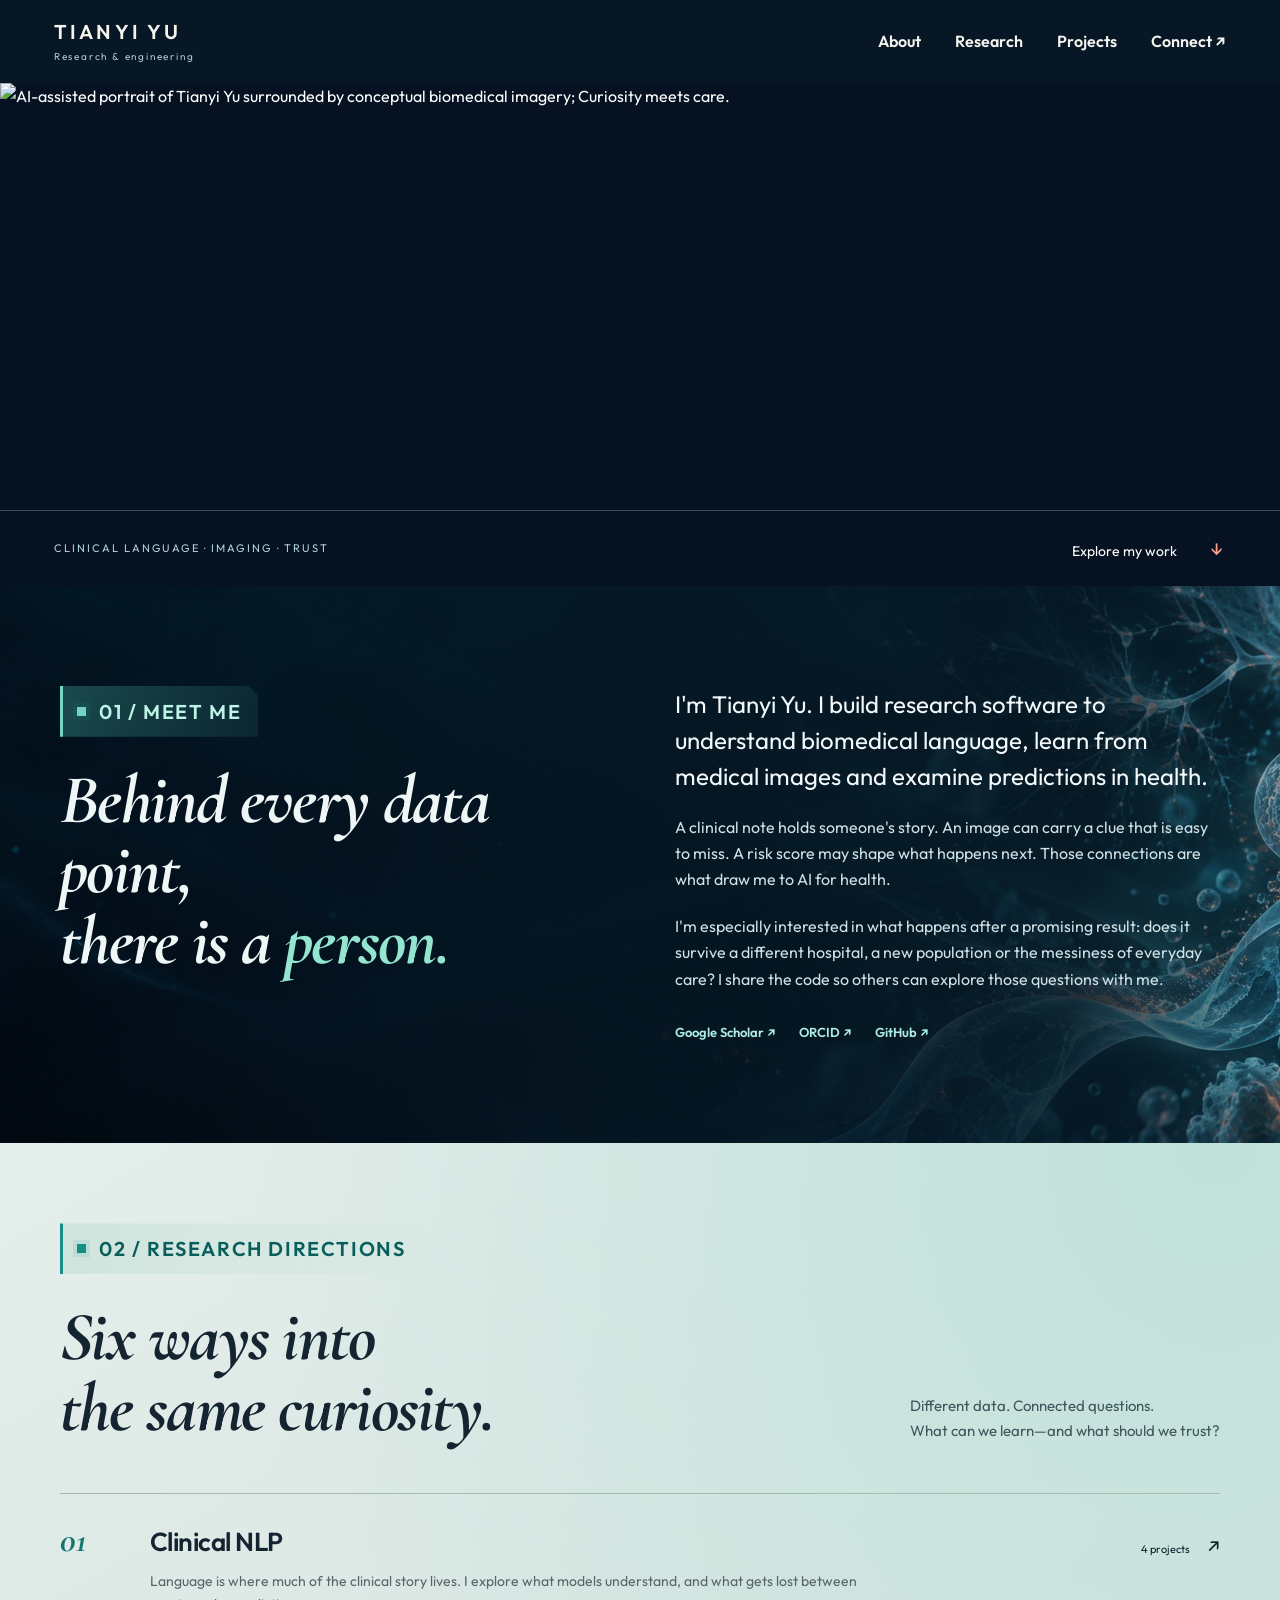
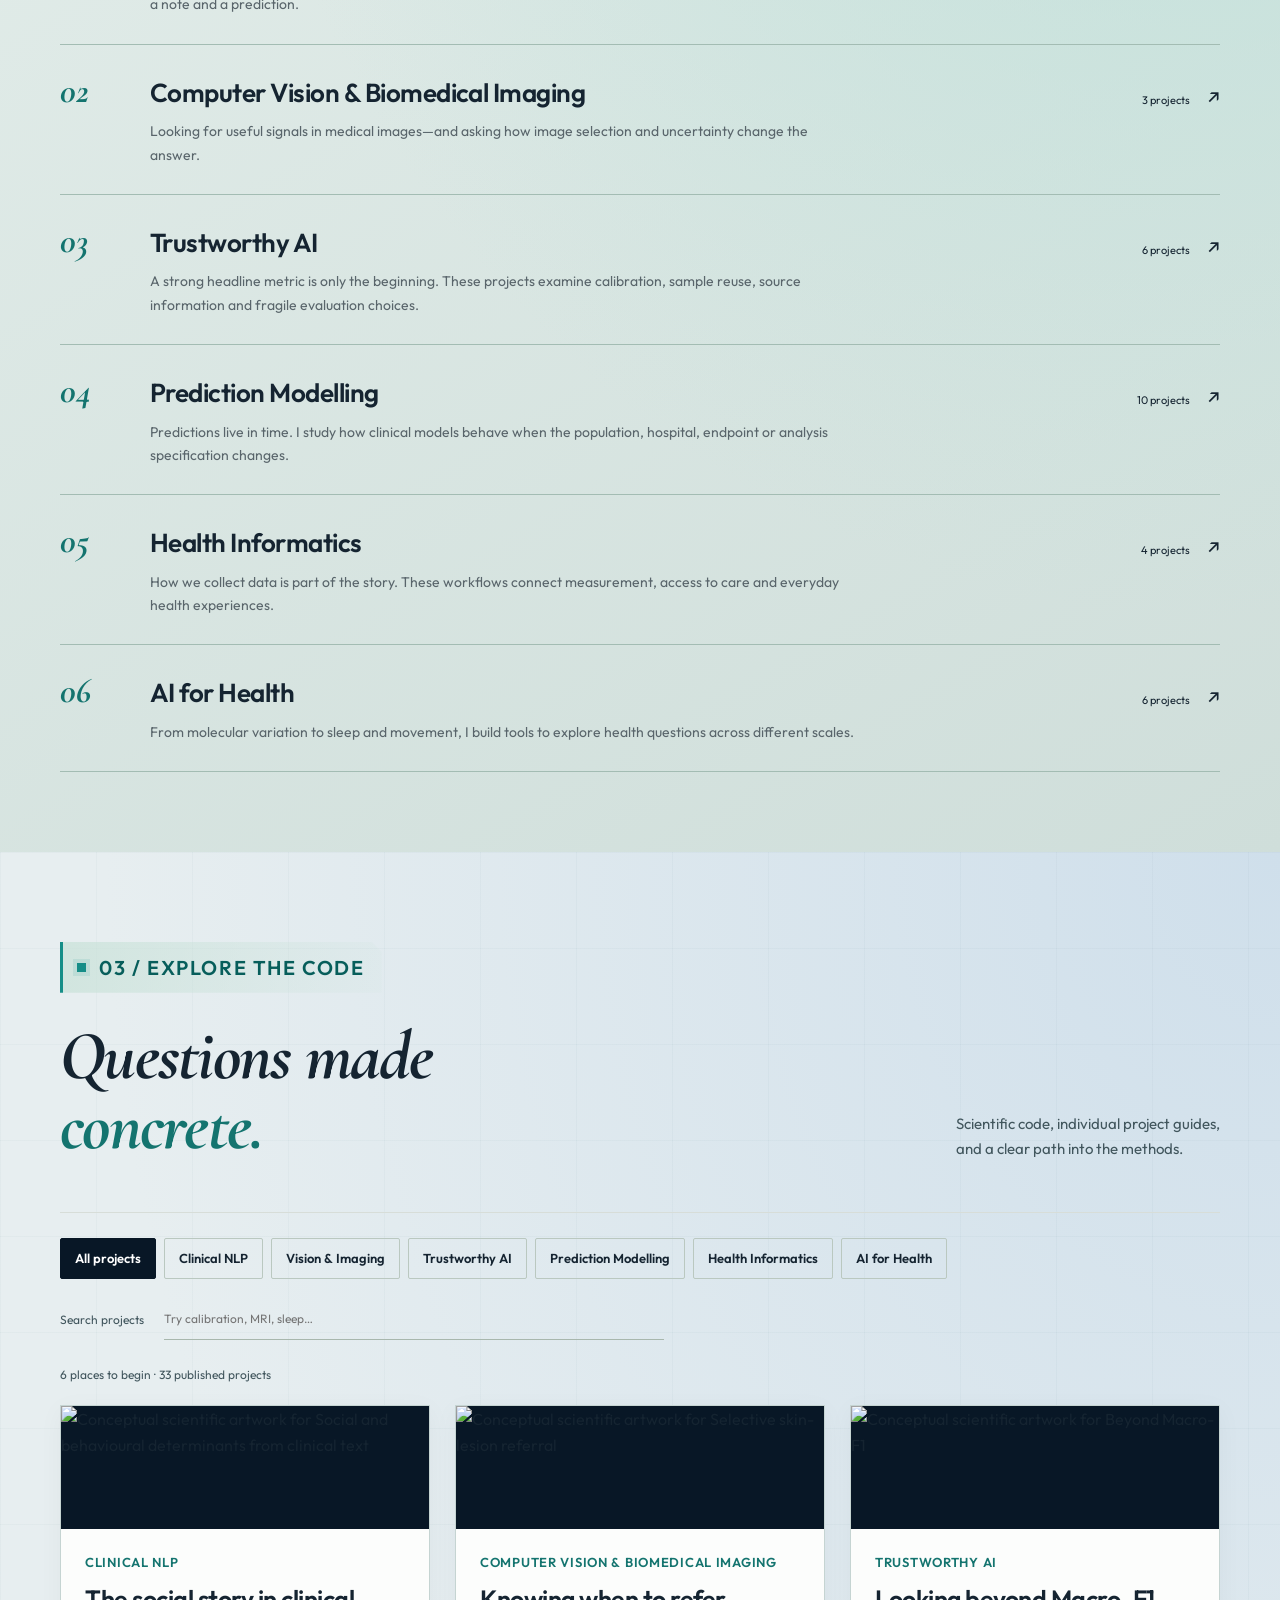
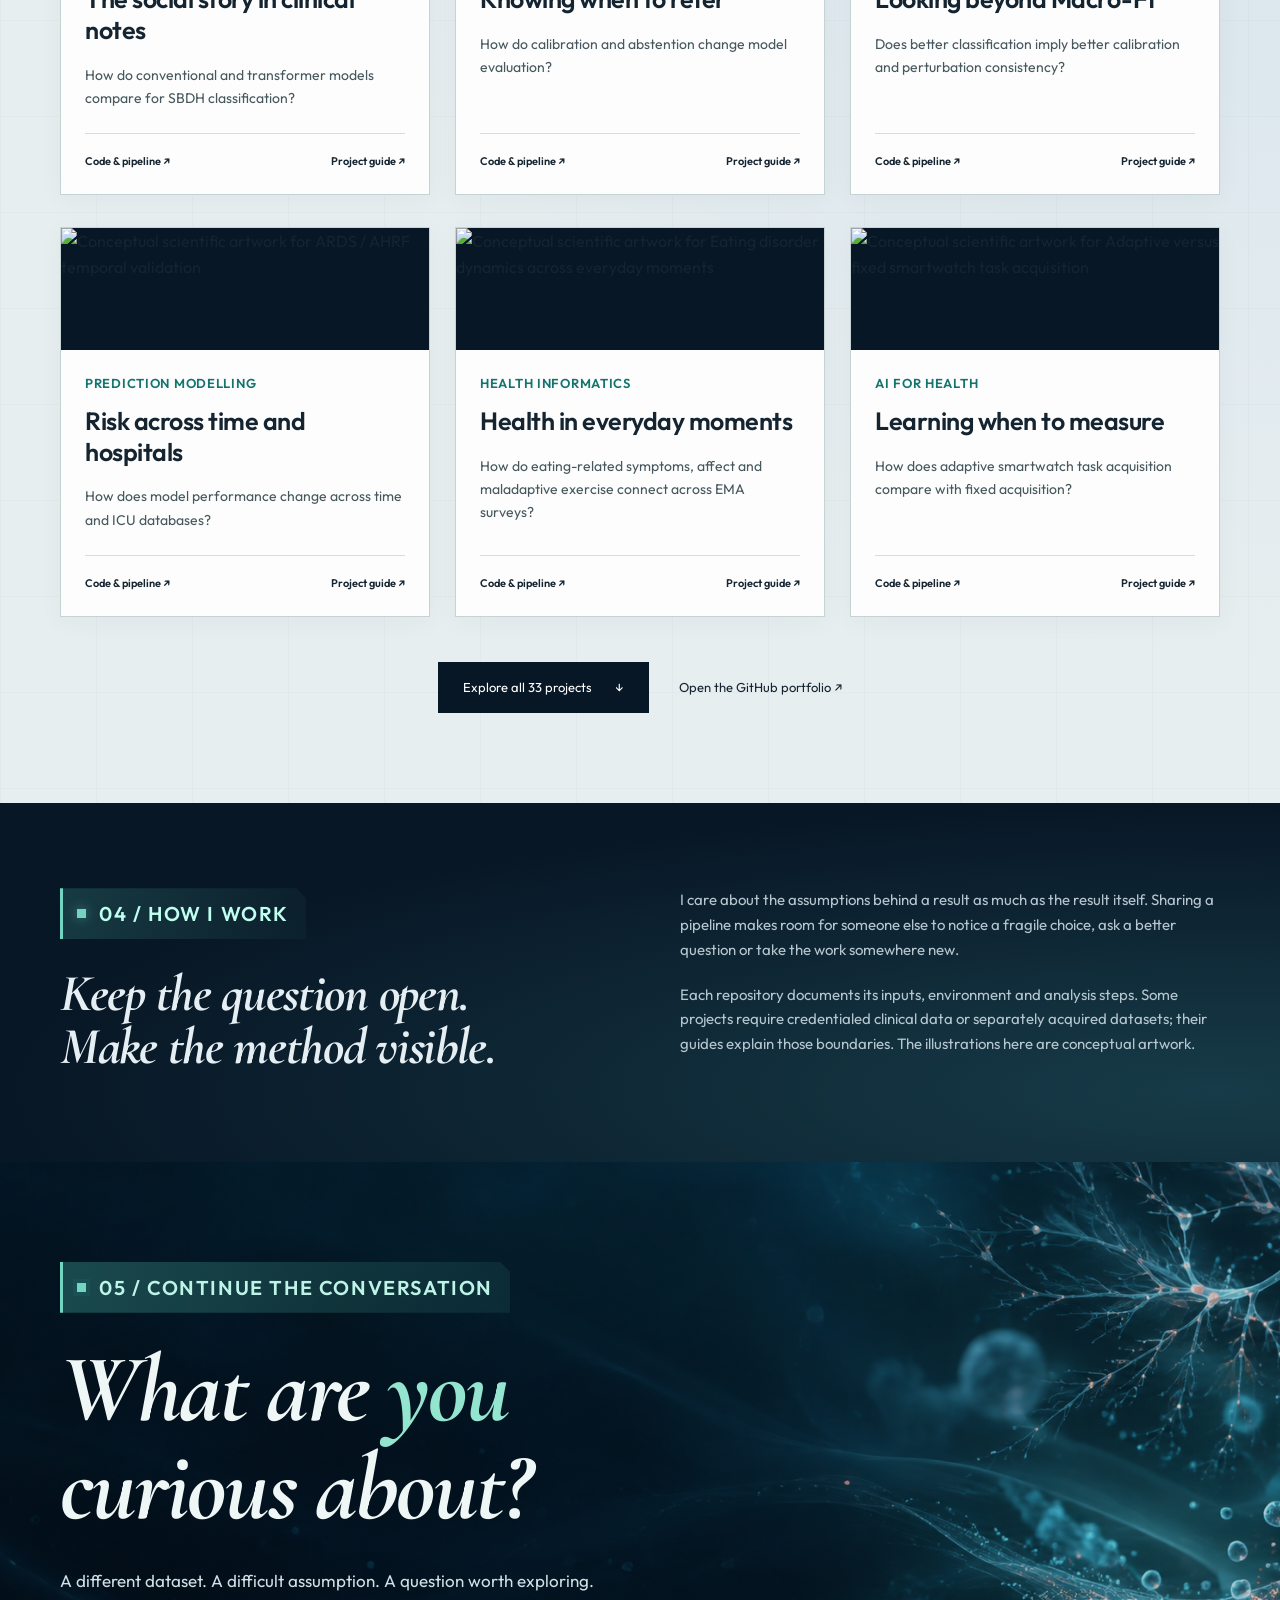
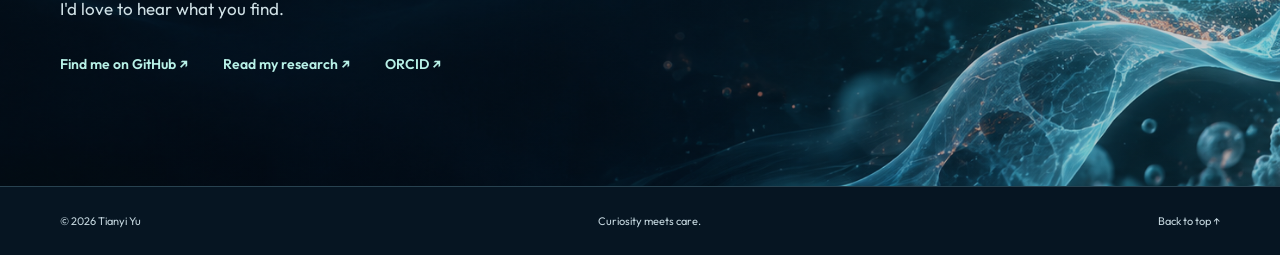
==== commit 36012895: "Bring scientific atmosphere to the page while protecting reading contrast" ====
--- a/docs/index.html
+++ b/docs/index.html
@@ -4,7 +4,7 @@
 <meta name="description" content="Tianyi Yu's research portfolio: clinical NLP, biomedical imaging, trustworthy AI, prediction modelling, health informatics and AI for health. Explore the questions and the code.">
 <meta name="theme-color" content="#081726"><meta property="og:title" content="Tianyi Yu — Curiosity meets care."><meta property="og:description" content="Research software for the people behind the data."><meta property="og:type" content="website"><meta property="og:image" content="https://raw.githubusercontent.com/terry0809000/terry0809000/main/assets/tianyi-ai-health-portrait.png">
 <link rel="preload" href="./fonts/outfit-400.woff" as="font" type="font/woff" crossorigin>
-<link rel="stylesheet" href="./portfolio-v4.css"><script src="./site.js?v=20261011-2" defer></script></head>
+<link rel="stylesheet" href="./portfolio-v5.css"><script src="./site.js?v=20261011-2" defer></script></head>
 <body><a class="skip" href="#main">Skip to content</a>
 <header class="header"><a class="wordmark" href="#home">TIANYI YU<span>Research &amp; engineering</span></a><nav aria-label="Main navigation"><a href="#about">About</a><a href="#directions">Research</a><a href="#work">Projects</a><a href="#connect">Connect <span aria-hidden="true">↗</span></a></nav></header>
 <main id="main">
--- a/docs/portfolio-v5.css
+++ b/docs/portfolio-v5.css
@@ -0,0 +1,61 @@
+:root{--navy:#081726;--ink:#152431;--paper:#f5f3ee;--teal:#14746f;--coral:#ffa08b;--muted:#59656b;--line:#d7ddd8}*{box-sizing:border-box}html{scroll-behavior:smooth;scroll-padding-top:100px}body{margin:0;background:var(--paper);color:var(--ink);font-family:Arial,Helvetica,sans-serif;line-height:1.65}a{color:inherit;text-decoration:none}a:hover{text-decoration:underline;text-underline-offset:5px}button,input{font:inherit}button,a,input{touch-action:manipulation}button{cursor:pointer}button:focus-visible,a:focus-visible,input:focus-visible{outline:3px solid #d97845;outline-offset:5px}.wrap{max-width:1320px;margin:auto;padding-left:60px;padding-right:60px}.header{display:flex;justify-content:space-between;align-items:center;background:var(--navy);color:#f5f5ee;padding:20px 4.2%;gap:25px}.wordmark{font-size:20px;font-weight:700;letter-spacing:.16em;line-height:1.2}.wordmark span{display:block;font-size:10px;font-weight:400;letter-spacing:.18em;margin-top:7px;color:#aec5d3}.header nav{display:flex;gap:34px;font-size:14px}.hero{background:#061222;color:white}.hero-image{width:100%;height:auto;display:block}.hero-foot{display:flex;align-items:center;justify-content:space-between;padding:21px 4.2%;border-top:1px solid #365060;gap:15px}.hero-foot span{font-size:11px;letter-spacing:.18em;color:#b4d2df}.hero-foot a{font-size:14px}.hero-foot a span{font-size:20px;margin-left:30px;color:var(--coral)}.eyebrow{font-size:11px;letter-spacing:.2em;font-weight:700;color:var(--teal);margin:0 0 25px}h2{font-size:clamp(33px,3.7vw,57px);line-height:1.12;font-weight:500;letter-spacing:-.04em;margin:0}h2 em{font-family:Georgia,'Times New Roman',serif;font-weight:400;color:var(--teal)}.about{display:grid;grid-template-columns:1fr 1fr;gap:70px;padding-top:100px;padding-bottom:100px}.about-copy p{margin:0 0 20px;font-size:16px;color:var(--muted)}.about-copy .lead{font-size:22px;line-height:1.5;color:var(--ink)}.text-links{display:flex;gap:23px;flex-wrap:wrap;padding-top:10px;font-size:13px;font-weight:700}.directions{padding:80px 0;background:#e8eeea}.section-head{display:flex;align-items:end;justify-content:space-between;gap:40px;margin-bottom:50px}.section-head>p{color:var(--muted);font-size:15px;margin:0}.direction-row{display:grid;grid-template-columns:65px 1fr 100px;gap:25px;padding:27px 0;border-top:1px solid #becbc4;align-items:start}.direction-row:last-child{border-bottom:1px solid #becbc4}.direction-row:hover{text-decoration:none}.direction-row:hover h3{color:var(--teal)}.direction-number{font-family:Georgia,serif;font-size:27px;color:var(--teal)}.direction-row h3{font-size:24px;letter-spacing:-.02em;font-weight:500;margin:0 0 6px}.direction-row p{font-size:14px;color:var(--muted);max-width:710px;margin:0}.direction-count{text-align:right;font-size:11px;white-space:nowrap;padding-top:8px}.direction-count span{margin-left:15px;font-size:20px}.work{padding-top:90px;padding-bottom:90px}.controls{border-top:1px solid var(--line);padding-top:25px}.filters{display:flex;gap:8px;flex-wrap:wrap;margin-bottom:20px}.filters button{border:1px solid #bac8c0;background:transparent;color:var(--ink);padding:9px 14px;border-radius:2px;font-size:12px}.filters button.active{background:var(--navy);color:white;border-color:var(--navy)}.filters button:hover{border-color:var(--teal)}.search{display:flex;align-items:center;gap:20px;font-size:12px;color:var(--muted)}.search input{border:0;border-bottom:1px solid #a8b7ad;background:transparent;padding:10px 0;max-width:500px;width:100%;border-radius:0;color:var(--ink)}.results-status{font-size:12px;color:var(--muted);margin:25px 0 20px}.project-grid{display:grid;grid-template-columns:repeat(3,minmax(0,1fr));gap:32px 25px}.project{background:#fff;display:flex;flex-direction:column;border:1px solid #e0e4df;transition:transform .2s}.project:hover{transform:translateY(-4px)}.project-image-link{display:block;overflow:hidden;background:var(--navy)}.project img{width:100%;height:auto;aspect-ratio:3/1;object-fit:cover;display:block}.project-body{padding:24px;display:flex;flex-direction:column;flex:1}.project-area{color:var(--teal);font-size:10px;letter-spacing:.06em;margin:0 0 12px;text-transform:uppercase}.project h3{font-size:22px;font-weight:500;line-height:1.25;margin:0 0 18px;letter-spacing:-.02em}.project-body>p:not(.project-area){font-size:14px;color:var(--muted);margin:0 0 23px}.project-links{display:flex;justify-content:space-between;flex-wrap:wrap;gap:12px;font-size:11px;font-weight:700;margin-top:auto;padding-top:18px;border-top:1px solid var(--line)}.project[hidden]{display:none}.more{display:flex;justify-content:center;align-items:center;gap:30px;margin-top:45px;flex-wrap:wrap;font-size:13px}.more button{background:var(--navy);color:white;border:0;padding:15px 25px}.more button span{margin-left:20px}.approach{background:var(--navy);color:#e5eef2;padding:85px 0}.approach .eyebrow{color:#a0d6cf}.approach-grid{display:grid;grid-template-columns:1fr 1fr;gap:80px}.approach h2{font-size:36px}.approach p:not(.eyebrow){margin:0 0 20px;color:#b5c6cf;font-size:15px}.connect{padding-top:90px;padding-bottom:90px}.connect h2{font-size:clamp(45px,6vw,86px);margin-bottom:30px}.connect>p:not(.eyebrow){color:var(--muted);font-size:17px}.connect-links{display:flex;gap:35px;flex-wrap:wrap;margin-top:30px;font-size:14px;font-weight:700}.footer{display:flex;justify-content:space-between;gap:20px;padding-top:25px;padding-bottom:25px;border-top:1px solid var(--line);font-size:11px;color:var(--muted)}.sr-only{position:absolute;width:1px;height:1px;padding:0;margin:-1px;overflow:hidden;clip:rect(0,0,0,0);white-space:nowrap;border:0}.skip{position:fixed;top:-100px;left:15px;z-index:20;background:white;padding:10px}.skip:focus{top:10px}[hidden]{display:none!important}@media(max-width:900px){.wrap{padding-left:30px;padding-right:30px}.about,.approach-grid{gap:35px}.project-grid{grid-template-columns:repeat(2,minmax(0,1fr))}.section-head{align-items:start}.header nav{gap:20px}.direction-row{grid-template-columns:40px 1fr 90px;gap:15px}.about-copy .lead{font-size:20px}.project h3{font-size:21px}}@media(max-width:600px){.header{padding:18px 22px;flex-wrap:wrap}.wordmark{font-size:17px}.header nav{width:100%;justify-content:space-between;font-size:12px;margin-top:8px}.hero-image{min-height:235px;object-fit:cover;object-position:58% center}.hero-foot{padding:16px 22px}.hero-foot>span{font-size:8px;max-width:180px}.hero-foot a{font-size:12px;white-space:nowrap}.hero-foot a span{margin-left:10px}.wrap{padding-left:22px;padding-right:22px}.about,.approach-grid{grid-template-columns:1fr;gap:30px}.about,.work,.connect{padding-top:60px;padding-bottom:60px}.directions,.approach{padding:60px 0}.section-head{display:block;margin-bottom:35px}.section-head>p{margin-top:25px;font-size:14px}.direction-row{grid-template-columns:30px 1fr;gap:15px}.direction-row h3{font-size:20px}.direction-count{grid-column:2;text-align:left;padding:0}.direction-row p{font-size:13px}.project-grid{grid-template-columns:1fr}.project h3{font-size:24px}.project-body{padding:24px}.filters button{font-size:11px;padding:8px 11px}.search{display:block}.search input{display:block}.footer{flex-wrap:wrap}.footer>span:nth-child(2){display:none}.connect-links{gap:20px}.approach h2{font-size:32px}}@media(prefers-reduced-motion:reduce){html{scroll-behavior:auto}.project{transition:none}.project:hover{transform:none}}
+.mobile-hero-copy{display:none}@media(max-width:600px){.hero-image{object-position:right center}.mobile-hero-copy{display:block;padding:28px 22px 30px;background:var(--navy)}.mobile-hero-copy>p:first-child{font-size:10px;letter-spacing:.18em;color:#b5d8e0;margin:0 0 15px}.mobile-hero-copy h2{font-size:40px;color:var(--coral);margin:0 0 15px}.mobile-hero-copy>p:last-child{font-size:16px;line-height:1.5;color:#d7e4ed;margin:0}}
+
+/* A stronger technical hierarchy for the research portfolio. */
+:root{--display:"Bahnschrift","DIN Alternate","Arial",sans-serif;--code:"Cascadia Code","SFMono-Regular",Consolas,monospace}
+.eyebrow{display:inline-flex;align-items:center;gap:14px;max-width:100%;font-family:var(--code);font-size:17px;font-weight:800;line-height:1.45;letter-spacing:.09em;color:#075e5b;padding:12px 18px 12px 15px;margin-bottom:28px;border-left:4px solid #168e88;border-top:1px solid #91b8ac;border-bottom:1px solid #91b8ac;background:linear-gradient(105deg,#d4e6df,rgba(212,230,223,.15));clip-path:polygon(0 0,calc(100% - 10px) 0,100% 10px,100% 100%,0 100%)}
+.eyebrow::before{content:"";display:block;flex-shrink:0;width:9px;height:9px;background:#168e88;box-shadow:0 0 0 4px rgba(22,142,136,.11)}
+h2{font-family:var(--display);font-weight:650;letter-spacing:-.025em}
+h2 em{font-family:inherit;font-style:normal;font-weight:inherit}
+.direction-number{font-family:var(--code);font-weight:700;font-size:25px}
+.direction-row h3{font-family:var(--display);font-weight:650}
+.project h3{font-family:var(--display);font-weight:650}
+.project-area{font-family:var(--code);font-size:12px;font-weight:700;letter-spacing:.035em;line-height:1.5}
+.filters button{font-size:13px;font-weight:650}
+.header nav{font-weight:600}
+.approach .eyebrow{color:#befff0;background:linear-gradient(105deg,#173b43,rgba(23,59,67,.2));border-color:#347679;border-left-color:#72d4c1}
+.approach .eyebrow::before{background:#72d4c1;box-shadow:0 0 12px rgba(114,212,193,.5)}
+@media(max-width:600px){.eyebrow{font-size:14px;letter-spacing:.065em;gap:12px;padding:11px 14px;margin-bottom:23px}.project-area{font-size:12px}.filters button{font-size:12px}.direction-row h3{font-weight:650}}
+
+/* Two complementary voices: expressive curves and a rounded technical sans. */
+@font-face{font-family:"Portfolio Serif";font-style:italic;font-weight:700;font-display:swap;src:url("./fonts/cormorant-italic-700.woff") format("woff")}
+@font-face{font-family:"Portfolio Sans";font-style:normal;font-weight:400;font-display:swap;src:url("./fonts/outfit-400.woff") format("woff")}
+@font-face{font-family:"Portfolio Sans";font-style:normal;font-weight:600;font-display:swap;src:url("./fonts/outfit-600.woff") format("woff")}
+:root{--display:"Portfolio Sans",Arial,sans-serif;--script:"Portfolio Serif",Georgia,"Times New Roman",serif}
+body{font-family:var(--display);font-weight:400}
+h2{font-family:var(--script);font-style:italic;font-weight:700;font-size:clamp(46px,5.4vw,82px);line-height:1.02;letter-spacing:-.025em}
+h2 em{font-family:inherit;font-style:inherit;font-weight:inherit}
+.eyebrow{font-family:var(--display);font-style:normal;font-size:20px;font-weight:600;letter-spacing:.08em;padding:11px 17px 11px 14px;gap:13px;background:linear-gradient(105deg,rgba(199,225,215,.7),rgba(199,225,215,.1));border-top:0;border-bottom:0;border-left-width:3px}
+.direction-number{font-family:var(--script);font-style:italic;font-size:35px;font-weight:700;line-height:1.1}
+.direction-row h3,.project h3{font-family:var(--display);font-style:normal;font-weight:600}
+.direction-row h3{font-size:26px}
+.project h3{font-size:25px;line-height:1.23}
+.project-area{font-family:var(--display);font-size:13px;font-weight:600;letter-spacing:.055em}
+.header nav,.filters button,.project-links,.connect-links{font-family:var(--display);font-weight:600}
+.header nav{font-size:16px}.wordmark{font-family:var(--display)}
+.about-copy .lead{font-size:24px;line-height:1.5}
+.approach h2{font-family:var(--script);font-style:italic;font-size:52px}
+.connect h2{font-size:clamp(58px,7.5vw,105px)}
+@media(max-width:900px){.project h3{font-size:24px}}
+@media(max-width:600px){.eyebrow{font-family:var(--display);font-size:16px;letter-spacing:.06em;font-weight:600}.direction-number{font-size:31px}.direction-row h3{font-size:22px}.project h3{font-size:27px}.project-area{font-size:13px}.about-copy .lead{font-size:21px}.approach h2{font-size:43px}.mobile-hero-copy h2{font-family:var(--script);font-size:52px;line-height:1.02;font-style:italic;font-weight:700}.header nav{font-size:14px}}
+
+/* Scientific atmosphere supports, rather than competes with, the reading surface. */
+body{background:#dce9e6}
+.about,.connect{max-width:none;padding-left:max(60px,calc((100% - 1200px)/2));padding-right:max(60px,calc((100% - 1200px)/2));background-color:#071b29;background-repeat:no-repeat;background-size:cover;background-position:center;color:#eff6f6}
+.about{background-image:linear-gradient(90deg,rgba(5,22,34,.26),rgba(5,22,34,.89) 48%,rgba(5,22,34,.88) 84%,rgba(5,22,34,.35)),url("./assets/scientific-atmosphere.png")}
+.about h2 em,.connect h2 em{color:#93e5d0}
+.about-copy p{color:#d0e1e6}.about-copy .lead{color:#f3f9fb}.about .text-links{color:#adede3}
+.about .eyebrow,.connect .eyebrow{color:#bef3e8;background:linear-gradient(105deg,rgba(27,77,80,.95),rgba(27,77,80,.3));border-left-color:#72d4c1}
+.about .eyebrow::before,.connect .eyebrow::before{background:#72d4c1}
+.directions{background:radial-gradient(ellipse at 95% 0%,#c0e1da 0%,transparent 58%),linear-gradient(150deg,#e4eeeb,#cfdeda)}
+.direction-row{border-color:#a3bcb3}.direction-row:last-child{border-color:#a3bcb3}
+.work{max-width:none;padding-left:max(60px,calc((100% - 1200px)/2));padding-right:max(60px,calc((100% - 1200px)/2));background-color:#e7eef0;background-image:linear-gradient(rgba(56,98,107,.035) 1px,transparent 1px),linear-gradient(90deg,rgba(56,98,107,.035) 1px,transparent 1px),radial-gradient(ellipse at 100% 0%,#cfdfeb 0%,transparent 65%);background-size:96px 96px,96px 96px,100% 100%}
+.project{background:#fcfdfc;border-color:#c5d4d2;box-shadow:0 5px 24px rgba(15,46,56,.04)}
+.project-body>p:not(.project-area){color:#46575e}
+.search{color:#41565d}.section-head>p,.results-status{color:#41565d}
+.connect{background-image:linear-gradient(90deg,rgba(5,22,34,.4),rgba(5,22,34,.3) 45%,rgba(5,22,34,.2)),url("./assets/scientific-atmosphere.png");padding-top:100px;padding-bottom:110px}
+.connect>p:not(.eyebrow){color:#d0e1e6;max-width:650px}.connect-links{color:#b8f1e7}
+.footer{max-width:none;padding-left:max(60px,calc((100% - 1200px)/2));padding-right:max(60px,calc((100% - 1200px)/2));background:#061522;color:#c4d6de;border-top-color:#284250}
+.approach{background:radial-gradient(ellipse at 95% 80%,#173b48 0%,#081726 70%)}
+@media(max-width:900px){.about,.work,.connect,.footer{padding-left:30px;padding-right:30px}}
+@media(max-width:600px){.about,.work,.connect,.footer{padding-left:22px;padding-right:22px}.about{background-image:linear-gradient(rgba(5,22,34,.86),rgba(5,22,34,.86)),url("./assets/scientific-atmosphere.png");background-position:75% center}.connect{background-image:linear-gradient(90deg,rgba(5,22,34,.9),rgba(5,22,34,.78)),url("./assets/scientific-atmosphere.png");background-position:72% center;padding-top:65px;padding-bottom:70px}.work{background-size:72px 72px,72px 72px,100% 100%}}
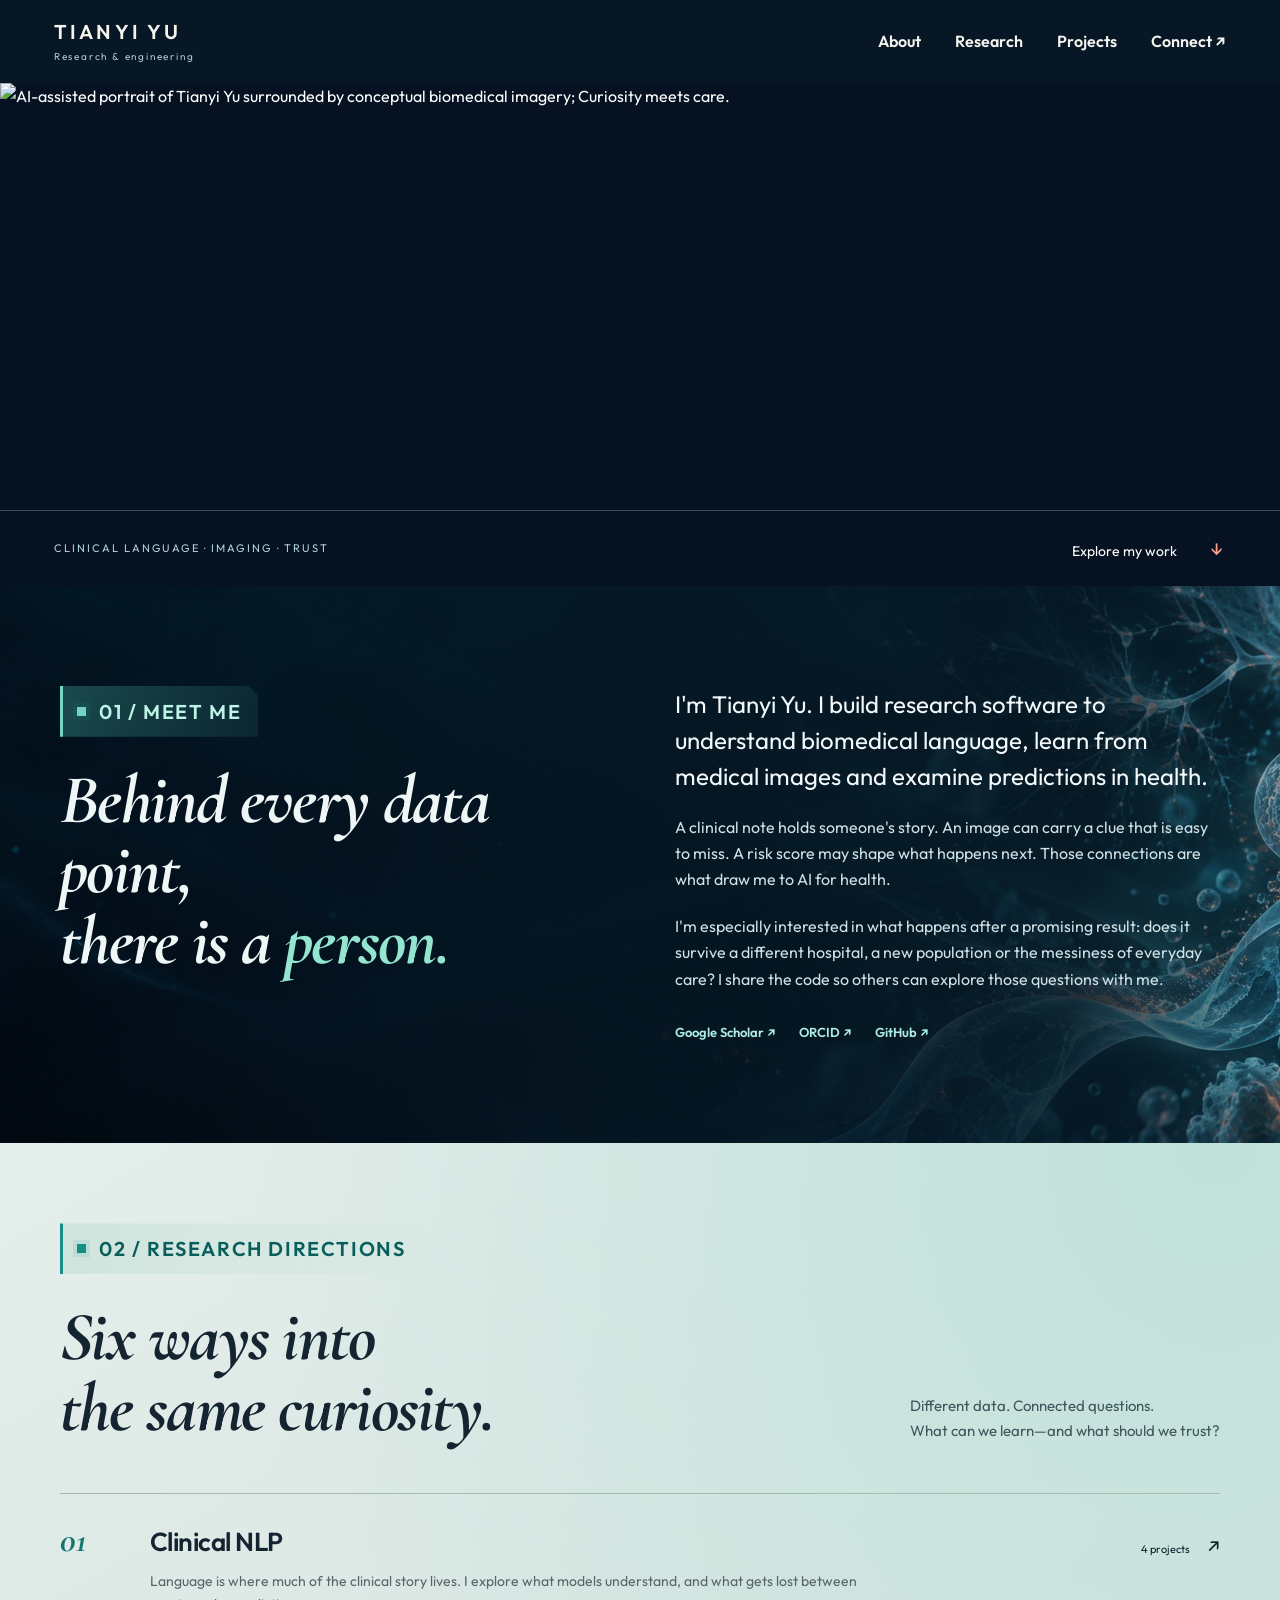
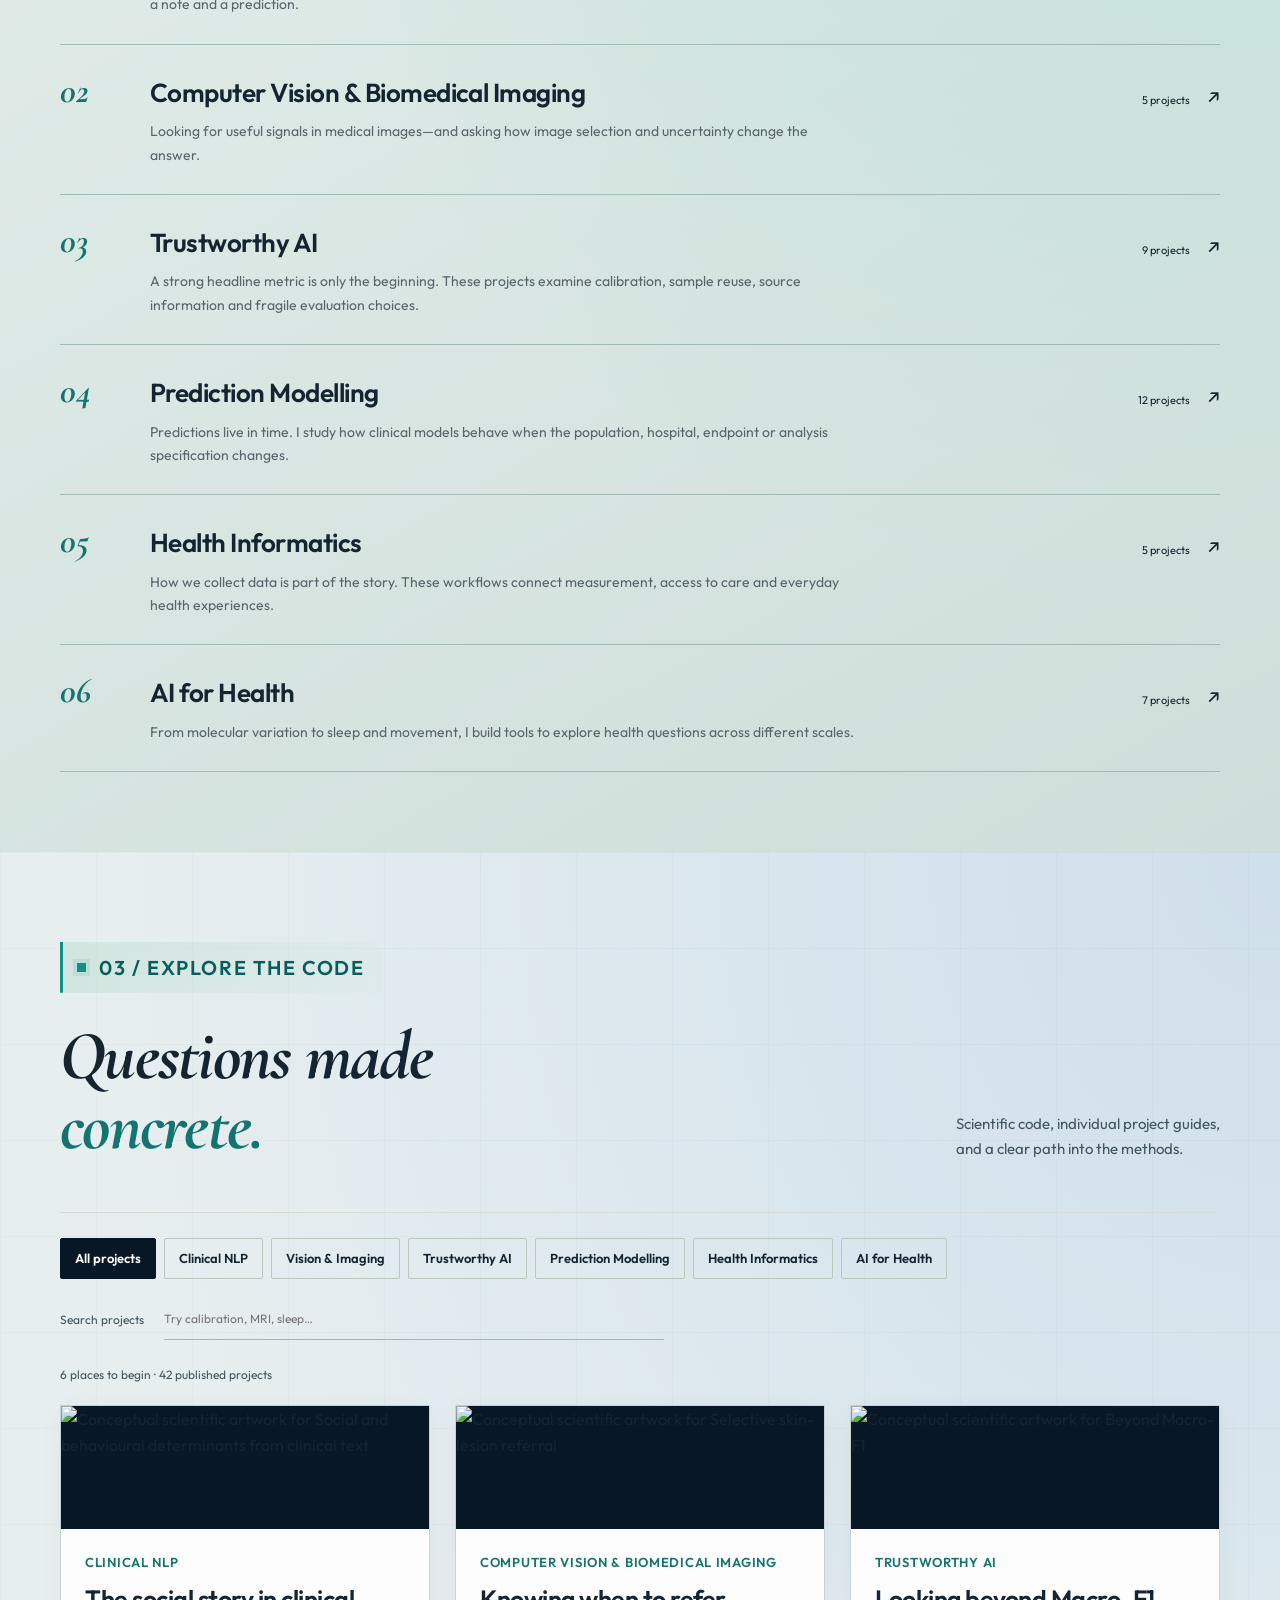
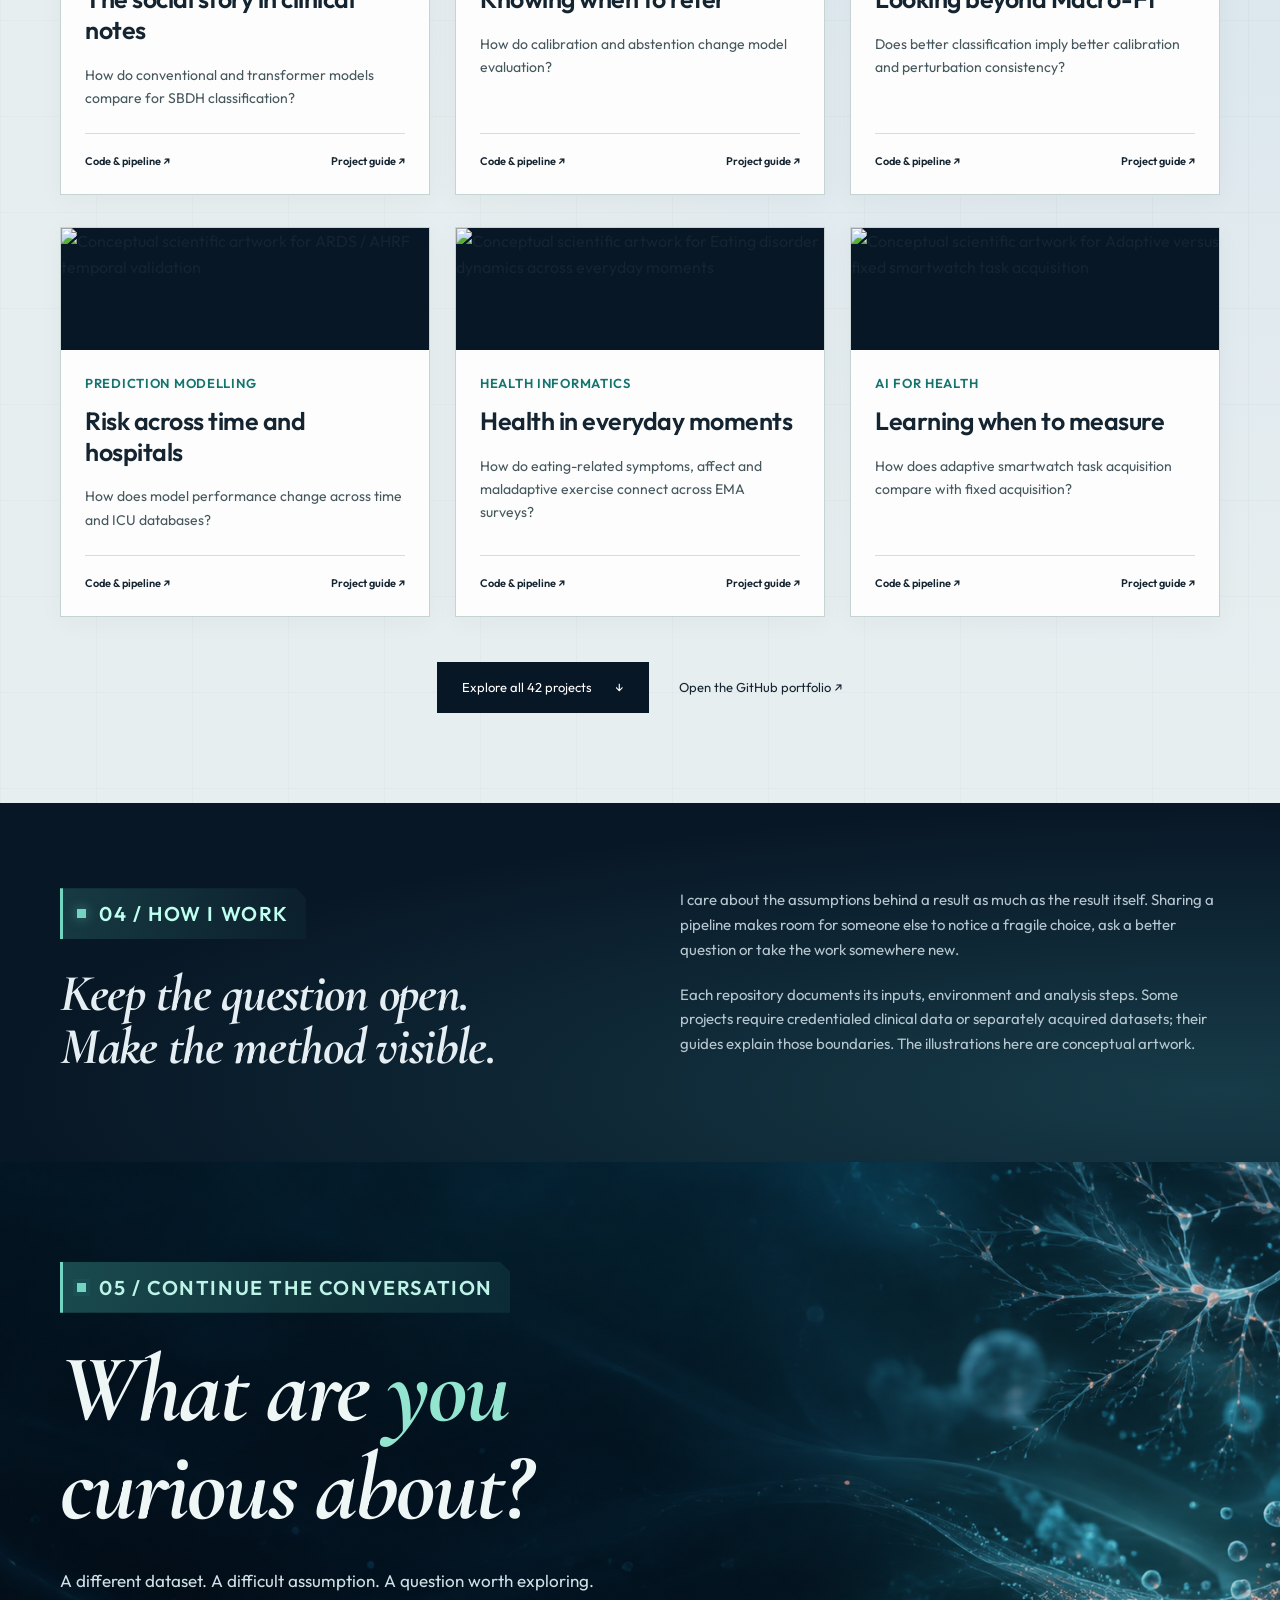
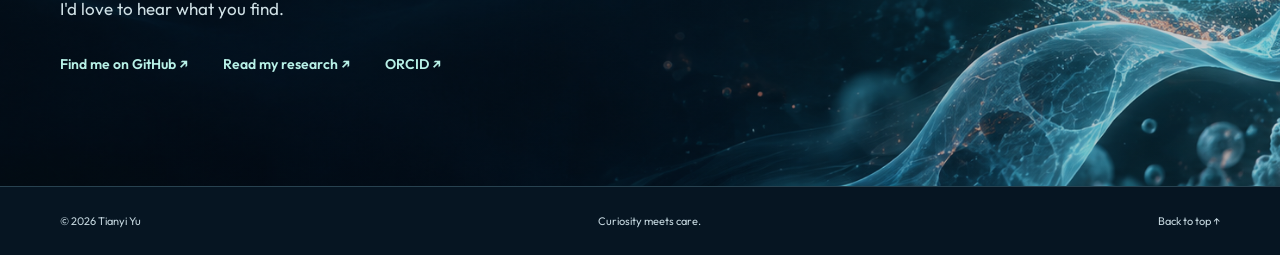
==== commit 5e2a35a3: "Bring the latest research questions into the portfolio" ====
--- a/docs/index.html
+++ b/docs/index.html
@@ -12,14 +12,14 @@
 <section id="about" class="about wrap"><div><p class="eyebrow">01 / MEET ME</p><h2>Behind every data point,<br>there is a <em>person.</em></h2></div><div class="about-copy"><p class="lead">I'm Tianyi Yu. I build research software to understand biomedical language, learn from medical images and examine predictions in health.</p><p>A clinical note holds someone's story. An image can carry a clue that is easy to miss. A risk score may shape what happens next. Those connections are what draw me to AI for health.</p><p>I'm especially interested in what happens after a promising result: does it survive a different hospital, a new population or the messiness of everyday care? I share the code so others can explore those questions with me.</p><div class="text-links"><a href="https://scholar.google.com/citations?user=m8F5KU8AAAAJ">Google Scholar ↗</a><a href="https://orcid.org/0009-0009-0311-4015">ORCID ↗</a><a href="https://github.com/terry0809000">GitHub ↗</a></div></div></section>
 <section id="directions" class="directions"><div class="wrap"><div class="section-head"><div><p class="eyebrow">02 / RESEARCH DIRECTIONS</p><h2>Six ways into<br>the same curiosity.</h2></div><p>Different data. Connected questions.<br>What can we learn—and what should we trust?</p></div>
 <div class="direction-list"><a class="direction-row" href="#work" data-direction="Clinical NLP"><span class="direction-number">01</span><div><h3>Clinical NLP</h3><p>Language is where much of the clinical story lives. I explore what models understand, and what gets lost between a note and a prediction.</p></div><span class="direction-count">4 projects <span aria-hidden="true">↗</span></span></a>
-<a class="direction-row" href="#work" data-direction="Computer Vision &amp; Biomedical Imaging"><span class="direction-number">02</span><div><h3>Computer Vision &amp; Biomedical Imaging</h3><p>Looking for useful signals in medical images—and asking how image selection and uncertainty change the answer.</p></div><span class="direction-count">3 projects <span aria-hidden="true">↗</span></span></a>
-<a class="direction-row" href="#work" data-direction="Trustworthy AI"><span class="direction-number">03</span><div><h3>Trustworthy AI</h3><p>A strong headline metric is only the beginning. These projects examine calibration, sample reuse, source information and fragile evaluation choices.</p></div><span class="direction-count">6 projects <span aria-hidden="true">↗</span></span></a>
-<a class="direction-row" href="#work" data-direction="Prediction Modelling"><span class="direction-number">04</span><div><h3>Prediction Modelling</h3><p>Predictions live in time. I study how clinical models behave when the population, hospital, endpoint or analysis specification changes.</p></div><span class="direction-count">10 projects <span aria-hidden="true">↗</span></span></a>
-<a class="direction-row" href="#work" data-direction="Health Informatics"><span class="direction-number">05</span><div><h3>Health Informatics</h3><p>How we collect data is part of the story. These workflows connect measurement, access to care and everyday health experiences.</p></div><span class="direction-count">4 projects <span aria-hidden="true">↗</span></span></a>
-<a class="direction-row" href="#work" data-direction="AI for Health"><span class="direction-number">06</span><div><h3>AI for Health</h3><p>From molecular variation to sleep and movement, I build tools to explore health questions across different scales.</p></div><span class="direction-count">6 projects <span aria-hidden="true">↗</span></span></a></div></div></section>
+<a class="direction-row" href="#work" data-direction="Computer Vision &amp; Biomedical Imaging"><span class="direction-number">02</span><div><h3>Computer Vision &amp; Biomedical Imaging</h3><p>Looking for useful signals in medical images—and asking how image selection and uncertainty change the answer.</p></div><span class="direction-count">5 projects <span aria-hidden="true">↗</span></span></a>
+<a class="direction-row" href="#work" data-direction="Trustworthy AI"><span class="direction-number">03</span><div><h3>Trustworthy AI</h3><p>A strong headline metric is only the beginning. These projects examine calibration, sample reuse, source information and fragile evaluation choices.</p></div><span class="direction-count">9 projects <span aria-hidden="true">↗</span></span></a>
+<a class="direction-row" href="#work" data-direction="Prediction Modelling"><span class="direction-number">04</span><div><h3>Prediction Modelling</h3><p>Predictions live in time. I study how clinical models behave when the population, hospital, endpoint or analysis specification changes.</p></div><span class="direction-count">12 projects <span aria-hidden="true">↗</span></span></a>
+<a class="direction-row" href="#work" data-direction="Health Informatics"><span class="direction-number">05</span><div><h3>Health Informatics</h3><p>How we collect data is part of the story. These workflows connect measurement, access to care and everyday health experiences.</p></div><span class="direction-count">5 projects <span aria-hidden="true">↗</span></span></a>
+<a class="direction-row" href="#work" data-direction="AI for Health"><span class="direction-number">06</span><div><h3>AI for Health</h3><p>From molecular variation to sleep and movement, I build tools to explore health questions across different scales.</p></div><span class="direction-count">7 projects <span aria-hidden="true">↗</span></span></a></div></div></section>
 <section id="work" class="work wrap"><div class="section-head"><div><p class="eyebrow">03 / EXPLORE THE CODE</p><h2>Questions made<br><em>concrete.</em></h2></div><p>Scientific code, individual project guides,<br>and a clear path into the methods.</p></div>
 <div class="controls"><div class="filters" role="group" aria-label="Filter projects by research direction"><button type="button" class="active" aria-pressed="true" data-filter="All">All projects</button><button type="button" aria-pressed="false" data-filter="Clinical NLP">Clinical NLP</button><button type="button" aria-pressed="false" data-filter="Computer Vision &amp; Biomedical Imaging">Vision &amp; Imaging</button><button type="button" aria-pressed="false" data-filter="Trustworthy AI">Trustworthy AI</button><button type="button" aria-pressed="false" data-filter="Prediction Modelling">Prediction Modelling</button><button type="button" aria-pressed="false" data-filter="Health Informatics">Health Informatics</button><button type="button" aria-pressed="false" data-filter="AI for Health">AI for Health</button></div><label class="search">Search projects<input type="search" id="search" placeholder="Try calibration, MRI, sleep…" autocomplete="off"></label></div>
-<p id="results-status" class="results-status" aria-live="polite">33 published projects</p>
+<p id="results-status" class="results-status" aria-live="polite">42 published projects</p>
 <div class="project-grid"><article class="project" data-area="Clinical NLP" data-search="social and behavioural determinants from clinical text mimic_sbdh how do conventional and transformer models compare for sbdh classification? clinical nlp"><a class="project-image-link" href="https://github.com/terry0809000/MIMIC_SBDH" aria-label="Explore Social and behavioural determinants from clinical text"><img src="https://raw.githubusercontent.com/terry0809000/MIMIC_SBDH/main/assets/project-cover.png" alt="Conceptual scientific artwork for Social and behavioural determinants from clinical text" loading="lazy" width="900" height="300"></a><div class="project-body"><p class="project-area">Clinical NLP</p><h3><a href="https://github.com/terry0809000/MIMIC_SBDH">The social story in clinical notes</a></h3><p>How do conventional and transformer models compare for SBDH classification?</p><div class="project-links"><a href="https://github.com/terry0809000/MIMIC_SBDH">Code &amp; pipeline ↗</a><a href="https://github.com/terry0809000/research-portfolio/blob/main/pipelines/MIMIC_SBDH.md">Project guide ↗</a></div></div></article>
 <article class="project" data-area="Computer Vision &amp; Biomedical Imaging" data-search="selective skin-lesion referral ham10000-trustworthy-skin-ai how do calibration and abstention change model evaluation? computer vision &amp; biomedical imaging"><a class="project-image-link" href="https://github.com/terry0809000/ham10000-trustworthy-skin-ai" aria-label="Explore Selective skin-lesion referral"><img src="https://raw.githubusercontent.com/terry0809000/ham10000-trustworthy-skin-ai/main/assets/project-cover.png" alt="Conceptual scientific artwork for Selective skin-lesion referral" loading="lazy" width="900" height="300"></a><div class="project-body"><p class="project-area">Computer Vision &amp; Biomedical Imaging</p><h3><a href="https://github.com/terry0809000/ham10000-trustworthy-skin-ai">Knowing when to refer</a></h3><p>How do calibration and abstention change model evaluation?</p><div class="project-links"><a href="https://github.com/terry0809000/ham10000-trustworthy-skin-ai">Code &amp; pipeline ↗</a><a href="https://github.com/terry0809000/research-portfolio/blob/main/pipelines/ham10000-trustworthy-skin-ai.md">Project guide ↗</a></div></div></article>
 <article class="project" data-area="Trustworthy AI" data-search="beyond macro-f1 beyond-macro-f1-pubmed-rct-public does better classification imply better calibration and perturbation consistency? trustworthy ai"><a class="project-image-link" href="https://github.com/terry0809000/beyond-macro-f1-pubmed-rct-public" aria-label="Explore Beyond Macro-F1"><img src="https://raw.githubusercontent.com/terry0809000/beyond-macro-f1-pubmed-rct-public/main/assets/project-cover.png" alt="Conceptual scientific artwork for Beyond Macro-F1" loading="lazy" width="900" height="300"></a><div class="project-body"><p class="project-area">Trustworthy AI</p><h3><a href="https://github.com/terry0809000/beyond-macro-f1-pubmed-rct-public">Looking beyond Macro-F1</a></h3><p>Does better classification imply better calibration and perturbation consistency?</p><div class="project-links"><a href="https://github.com/terry0809000/beyond-macro-f1-pubmed-rct-public">Code &amp; pipeline ↗</a><a href="https://github.com/terry0809000/research-portfolio/blob/main/pipelines/beyond-macro-f1-pubmed-rct-public.md">Project guide ↗</a></div></div></article>
@@ -52,8 +52,17 @@
 <article class="project" data-area="Prediction Modelling" data-search="stability and clinical interpretation of kidney risk models nhanes-kidney-risk-stability how stable and clinically interpretable are kidney risk models? prediction modelling"><a class="project-image-link" href="https://github.com/terry0809000/nhanes-kidney-risk-stability" aria-label="Explore Stability and clinical interpretation of kidney risk models"><img src="https://raw.githubusercontent.com/terry0809000/nhanes-kidney-risk-stability/main/assets/project-cover.png" alt="Conceptual scientific artwork for Stability and clinical interpretation of kidney risk models" loading="lazy" width="900" height="300"></a><div class="project-body"><p class="project-area">Prediction Modelling</p><h3><a href="https://github.com/terry0809000/nhanes-kidney-risk-stability">Stability and clinical interpretation of kidney risk models</a></h3><p>How stable and clinically interpretable are kidney risk models?</p><div class="project-links"><a href="https://github.com/terry0809000/nhanes-kidney-risk-stability">Code &amp; pipeline ↗</a><a href="https://github.com/terry0809000/research-portfolio/blob/main/pipelines/nhanes-kidney-risk-stability.md">Project guide ↗</a></div></div></article>
 <article class="project" data-area="Computer Vision &amp; Biomedical Imaging" data-search="excision selection and melanoma assessment melanoma-excision-selection how does excision selection affect melanoma assessment? computer vision &amp; biomedical imaging"><a class="project-image-link" href="https://github.com/terry0809000/melanoma-excision-selection" aria-label="Explore Excision selection and melanoma assessment"><img src="https://raw.githubusercontent.com/terry0809000/melanoma-excision-selection/main/assets/project-cover.png" alt="Conceptual scientific artwork for Excision selection and melanoma assessment" loading="lazy" width="900" height="300"></a><div class="project-body"><p class="project-area">Computer Vision &amp; Biomedical Imaging</p><h3><a href="https://github.com/terry0809000/melanoma-excision-selection">Excision selection and melanoma assessment</a></h3><p>How does excision selection affect melanoma assessment?</p><div class="project-links"><a href="https://github.com/terry0809000/melanoma-excision-selection">Code &amp; pipeline ↗</a><a href="https://github.com/terry0809000/research-portfolio/blob/main/pipelines/melanoma-excision-selection.md">Project guide ↗</a></div></div></article>
 <article class="project" data-area="Trustworthy AI" data-search="false positives and sample reuse in pulmonary-nodule assessment pulmonary-nodule-transcriptomic-audit how do false positives and sample reuse affect pulmonary-nodule assessment? trustworthy ai"><a class="project-image-link" href="https://github.com/terry0809000/pulmonary-nodule-transcriptomic-audit" aria-label="Explore False positives and sample reuse in pulmonary-nodule assessment"><img src="https://raw.githubusercontent.com/terry0809000/pulmonary-nodule-transcriptomic-audit/main/assets/project-cover.png" alt="Conceptual scientific artwork for False positives and sample reuse in pulmonary-nodule assessment" loading="lazy" width="900" height="300"></a><div class="project-body"><p class="project-area">Trustworthy AI</p><h3><a href="https://github.com/terry0809000/pulmonary-nodule-transcriptomic-audit">False positives and sample reuse in pulmonary-nodule assessment</a></h3><p>How do false positives and sample reuse affect pulmonary-nodule assessment?</p><div class="project-links"><a href="https://github.com/terry0809000/pulmonary-nodule-transcriptomic-audit">Code &amp; pipeline ↗</a><a href="https://github.com/terry0809000/research-portfolio/blob/main/pipelines/pulmonary-nodule-transcriptomic-audit.md">Project guide ↗</a></div></div></article>
-<article class="project" data-area="Computer Vision &amp; Biomedical Imaging" data-search="mri and clinical prediction of pathological complete response breast-mri-response-prediction what can mri and clinical information tell us about pathological complete response? computer vision &amp; biomedical imaging"><a class="project-image-link" href="https://github.com/terry0809000/breast-mri-response-prediction" aria-label="Explore MRI and clinical prediction of pathological complete response"><img src="https://raw.githubusercontent.com/terry0809000/breast-mri-response-prediction/main/assets/project-cover.png" alt="Conceptual scientific artwork for MRI and clinical prediction of pathological complete response" loading="lazy" width="900" height="300"></a><div class="project-body"><p class="project-area">Computer Vision &amp; Biomedical Imaging</p><h3><a href="https://github.com/terry0809000/breast-mri-response-prediction">MRI and clinical prediction of pathological complete response</a></h3><p>What can MRI and clinical information tell us about pathological complete response?</p><div class="project-links"><a href="https://github.com/terry0809000/breast-mri-response-prediction">Code &amp; pipeline ↗</a><a href="https://github.com/terry0809000/research-portfolio/blob/main/pipelines/breast-mri-response-prediction.md">Project guide ↗</a></div></div></article></div>
-<p id="empty" hidden>No projects match that search. Try a different term or research direction.</p><div class="more"><button type="button" id="show-all" hidden>Explore all 33 projects <span aria-hidden="true">↓</span></button><a href="https://github.com/terry0809000/research-portfolio">Open the GitHub portfolio ↗</a></div></section>
+<article class="project" data-area="Computer Vision &amp; Biomedical Imaging" data-search="mri and clinical prediction of pathological complete response breast-mri-response-prediction what can mri and clinical information tell us about pathological complete response? computer vision &amp; biomedical imaging"><a class="project-image-link" href="https://github.com/terry0809000/breast-mri-response-prediction" aria-label="Explore MRI and clinical prediction of pathological complete response"><img src="https://raw.githubusercontent.com/terry0809000/breast-mri-response-prediction/main/assets/project-cover.png" alt="Conceptual scientific artwork for MRI and clinical prediction of pathological complete response" loading="lazy" width="900" height="300"></a><div class="project-body"><p class="project-area">Computer Vision &amp; Biomedical Imaging</p><h3><a href="https://github.com/terry0809000/breast-mri-response-prediction">MRI and clinical prediction of pathological complete response</a></h3><p>What can MRI and clinical information tell us about pathological complete response?</p><div class="project-links"><a href="https://github.com/terry0809000/breast-mri-response-prediction">Code &amp; pipeline ↗</a><a href="https://github.com/terry0809000/research-portfolio/blob/main/pipelines/breast-mri-response-prediction.md">Project guide ↗</a></div></div></article>
+<article class="project" data-area="Health Informatics" data-search="healthcare affordability and testing gaps nhis-affordability-testing-gaps when care costs too much, who misses a test? health informatics"><a class="project-image-link" href="https://github.com/terry0809000/nhis-affordability-testing-gaps" aria-label="Explore Healthcare affordability and testing gaps"><img src="https://raw.githubusercontent.com/terry0809000/nhis-affordability-testing-gaps/main/assets/project-cover.png" alt="Conceptual scientific artwork for Healthcare affordability and testing gaps" loading="lazy" width="900" height="300"></a><div class="project-body"><p class="project-area">Health Informatics</p><h3><a href="https://github.com/terry0809000/nhis-affordability-testing-gaps">Healthcare affordability and testing gaps</a></h3><p>When care costs too much, who misses a test?</p><div class="project-links"><a href="https://github.com/terry0809000/nhis-affordability-testing-gaps">Code &amp; pipeline ↗</a><a href="https://github.com/terry0809000/research-portfolio/blob/main/pipelines/nhis-affordability-testing-gaps.md">Project guide ↗</a></div></div></article>
+<article class="project" data-area="Prediction Modelling" data-search="incremental prediction of hypernatremia hypernatremia-incremental-prediction what does a model add beyond routine sodium measurements? prediction modelling"><a class="project-image-link" href="https://github.com/terry0809000/hypernatremia-incremental-prediction" aria-label="Explore Incremental prediction of hypernatremia"><img src="https://raw.githubusercontent.com/terry0809000/hypernatremia-incremental-prediction/main/assets/project-cover.png" alt="Conceptual scientific artwork for Incremental prediction of hypernatremia" loading="lazy" width="900" height="300"></a><div class="project-body"><p class="project-area">Prediction Modelling</p><h3><a href="https://github.com/terry0809000/hypernatremia-incremental-prediction">Incremental prediction of hypernatremia</a></h3><p>What does a model add beyond routine sodium measurements?</p><div class="project-links"><a href="https://github.com/terry0809000/hypernatremia-incremental-prediction">Code &amp; pipeline ↗</a><a href="https://github.com/terry0809000/research-portfolio/blob/main/pipelines/hypernatremia-incremental-prediction.md">Project guide ↗</a></div></div></article>
+<article class="project" data-area="Prediction Modelling" data-search="incremental value of vasopressor prediction vasopressor-incremental-value do disease-specific treatment patterns add useful mortality predictions? prediction modelling"><a class="project-image-link" href="https://github.com/terry0809000/vasopressor-incremental-value" aria-label="Explore Incremental value of vasopressor prediction"><img src="https://raw.githubusercontent.com/terry0809000/vasopressor-incremental-value/main/assets/project-cover.png" alt="Conceptual scientific artwork for Incremental value of vasopressor prediction" loading="lazy" width="900" height="300"></a><div class="project-body"><p class="project-area">Prediction Modelling</p><h3><a href="https://github.com/terry0809000/vasopressor-incremental-value">Incremental value of vasopressor prediction</a></h3><p>Do disease-specific treatment patterns add useful mortality predictions?</p><div class="project-links"><a href="https://github.com/terry0809000/vasopressor-incremental-value">Code &amp; pipeline ↗</a><a href="https://github.com/terry0809000/research-portfolio/blob/main/pipelines/vasopressor-incremental-value.md">Project guide ↗</a></div></div></article>
+<article class="project" data-area="Trustworthy AI" data-search="outcome ascertainment and transportability in icu prediction icu-outcome-ascertainment how do endpoint recording and observation timing change icu model evaluation? trustworthy ai"><a class="project-image-link" href="https://github.com/terry0809000/icu-outcome-ascertainment" aria-label="Explore Outcome ascertainment and transportability in ICU prediction"><img src="https://raw.githubusercontent.com/terry0809000/icu-outcome-ascertainment/main/assets/project-cover.png" alt="Conceptual scientific artwork for Outcome ascertainment and transportability in ICU prediction" loading="lazy" width="900" height="300"></a><div class="project-body"><p class="project-area">Trustworthy AI</p><h3><a href="https://github.com/terry0809000/icu-outcome-ascertainment">Outcome ascertainment and transportability in ICU prediction</a></h3><p>How do endpoint recording and observation timing change ICU model evaluation?</p><div class="project-links"><a href="https://github.com/terry0809000/icu-outcome-ascertainment">Code &amp; pipeline ↗</a><a href="https://github.com/terry0809000/research-portfolio/blob/main/pipelines/icu-outcome-ascertainment.md">Project guide ↗</a></div></div></article>
+<article class="project" data-area="Trustworthy AI" data-search="clinical prediction uncertainty and identification clinical-uncertainty-identification which clinical prediction conclusions can the available evidence identify? trustworthy ai"><a class="project-image-link" href="https://github.com/terry0809000/clinical-uncertainty-identification" aria-label="Explore Clinical prediction uncertainty and identification"><img src="https://raw.githubusercontent.com/terry0809000/clinical-uncertainty-identification/main/assets/project-cover.png" alt="Conceptual scientific artwork for Clinical prediction uncertainty and identification" loading="lazy" width="900" height="300"></a><div class="project-body"><p class="project-area">Trustworthy AI</p><h3><a href="https://github.com/terry0809000/clinical-uncertainty-identification">Clinical prediction uncertainty and identification</a></h3><p>Which clinical prediction conclusions can the available evidence identify?</p><div class="project-links"><a href="https://github.com/terry0809000/clinical-uncertainty-identification">Code &amp; pipeline ↗</a><a href="https://github.com/terry0809000/research-portfolio/blob/main/pipelines/clinical-uncertainty-identification.md">Project guide ↗</a></div></div></article>
+<article class="project" data-area="Trustworthy AI" data-search="universal preservation under stochastic transformations universal-preservation-theory when does a shared stochastic observation preserve decision order? trustworthy ai"><a class="project-image-link" href="https://github.com/terry0809000/universal-preservation-theory" aria-label="Explore Universal preservation under stochastic transformations"><img src="https://raw.githubusercontent.com/terry0809000/universal-preservation-theory/main/assets/project-cover.png" alt="Conceptual scientific artwork for Universal preservation under stochastic transformations" loading="lazy" width="900" height="300"></a><div class="project-body"><p class="project-area">Trustworthy AI</p><h3><a href="https://github.com/terry0809000/universal-preservation-theory">Universal preservation under stochastic transformations</a></h3><p>When does a shared stochastic observation preserve decision order?</p><div class="project-links"><a href="https://github.com/terry0809000/universal-preservation-theory">Code &amp; pipeline ↗</a><a href="https://github.com/terry0809000/research-portfolio/blob/main/pipelines/universal-preservation-theory.md">Project guide ↗</a></div></div></article>
+<article class="project" data-area="AI for Health" data-search="selective review and total sleep time estimation sleep-duration-selective-review which sleep epochs deserve review when estimating total sleep time? ai for health"><a class="project-image-link" href="https://github.com/terry0809000/sleep-duration-selective-review" aria-label="Explore Selective review and total sleep time estimation"><img src="https://raw.githubusercontent.com/terry0809000/sleep-duration-selective-review/main/assets/project-cover.png" alt="Conceptual scientific artwork for Selective review and total sleep time estimation" loading="lazy" width="900" height="300"></a><div class="project-body"><p class="project-area">AI for Health</p><h3><a href="https://github.com/terry0809000/sleep-duration-selective-review">Selective review and total sleep time estimation</a></h3><p>Which sleep epochs deserve review when estimating total sleep time?</p><div class="project-links"><a href="https://github.com/terry0809000/sleep-duration-selective-review">Code &amp; pipeline ↗</a><a href="https://github.com/terry0809000/research-portfolio/blob/main/pipelines/sleep-duration-selective-review.md">Project guide ↗</a></div></div></article>
+<article class="project" data-area="Computer Vision &amp; Biomedical Imaging" data-search="color-response sensitivity for pathology error screening cvpath-color-response-screening can stain-perturbation responses help screen pathology classification errors? computer vision &amp; biomedical imaging"><a class="project-image-link" href="https://github.com/terry0809000/cvpath-color-response-screening" aria-label="Explore Color-response sensitivity for pathology error screening"><img src="https://raw.githubusercontent.com/terry0809000/cvpath-color-response-screening/main/assets/project-cover.png" alt="Conceptual scientific artwork for Color-response sensitivity for pathology error screening" loading="lazy" width="900" height="300"></a><div class="project-body"><p class="project-area">Computer Vision &amp; Biomedical Imaging</p><h3><a href="https://github.com/terry0809000/cvpath-color-response-screening">Color-response sensitivity for pathology error screening</a></h3><p>Can stain-perturbation responses help screen pathology classification errors?</p><div class="project-links"><a href="https://github.com/terry0809000/cvpath-color-response-screening">Code &amp; pipeline ↗</a><a href="https://github.com/terry0809000/research-portfolio/blob/main/pipelines/cvpath-color-response-screening.md">Project guide ↗</a></div></div></article>
+<article class="project" data-area="Computer Vision &amp; Biomedical Imaging" data-search="mri calibration-noise analysis mri-calibration-noise how does sensitivity-map calibration carry added noise into mri reconstruction? computer vision &amp; biomedical imaging"><a class="project-image-link" href="https://github.com/terry0809000/mri-calibration-noise" aria-label="Explore MRI calibration-noise analysis"><img src="https://raw.githubusercontent.com/terry0809000/mri-calibration-noise/main/assets/project-cover.png" alt="Conceptual scientific artwork for MRI calibration-noise analysis" loading="lazy" width="900" height="300"></a><div class="project-body"><p class="project-area">Computer Vision &amp; Biomedical Imaging</p><h3><a href="https://github.com/terry0809000/mri-calibration-noise">MRI calibration-noise analysis</a></h3><p>How does sensitivity-map calibration carry added noise into MRI reconstruction?</p><div class="project-links"><a href="https://github.com/terry0809000/mri-calibration-noise">Code &amp; pipeline ↗</a><a href="https://github.com/terry0809000/research-portfolio/blob/main/pipelines/mri-calibration-noise.md">Project guide ↗</a></div></div></article></div>
+<p id="empty" hidden>No projects match that search. Try a different term or research direction.</p><div class="more"><button type="button" id="show-all" hidden>Explore all 42 projects <span aria-hidden="true">↓</span></button><a href="https://github.com/terry0809000/research-portfolio">Open the GitHub portfolio ↗</a></div></section>
 <section class="approach"><div class="wrap approach-grid"><div><p class="eyebrow">04 / HOW I WORK</p><h2>Keep the question open.<br>Make the method visible.</h2></div><div><p>I care about the assumptions behind a result as much as the result itself. Sharing a pipeline makes room for someone else to notice a fragile choice, ask a better question or take the work somewhere new.</p><p>Each repository documents its inputs, environment and analysis steps. Some projects require credentialed clinical data or separately acquired datasets; their guides explain those boundaries. The illustrations here are conceptual artwork.</p></div></div></section>
 <section id="connect" class="connect wrap"><p class="eyebrow">05 / CONTINUE THE CONVERSATION</p><h2>What are <em>you</em><br>curious about?</h2><p>A different dataset. A difficult assumption. A question worth exploring.<br>I'd love to hear what you find.</p><div class="connect-links"><a href="https://github.com/terry0809000">Find me on GitHub ↗</a><a href="https://scholar.google.com/citations?user=m8F5KU8AAAAJ">Read my research ↗</a><a href="https://orcid.org/0009-0009-0311-4015">ORCID ↗</a></div></section>
 </main><footer class="wrap footer"><span>© 2026 Tianyi Yu</span><span>Curiosity meets care.</span><a href="#home">Back to top ↑</a></footer></body></html>
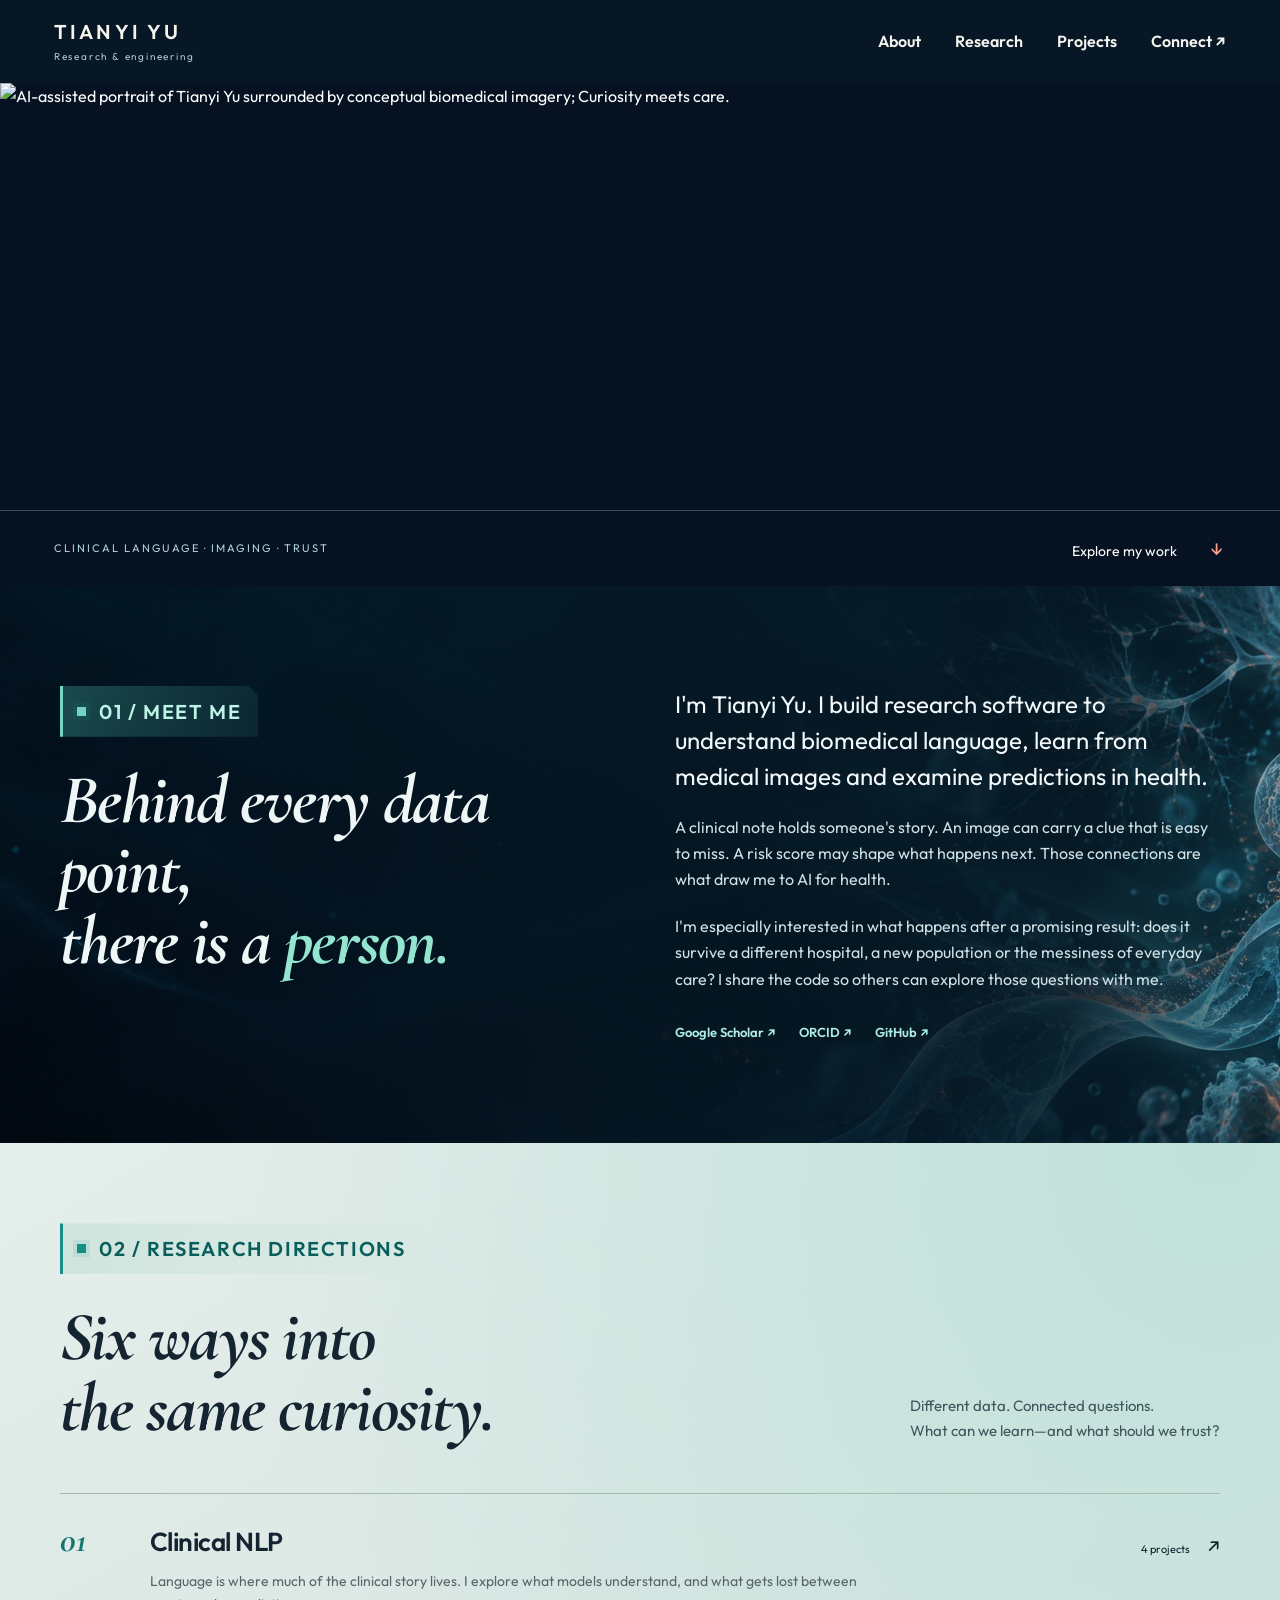
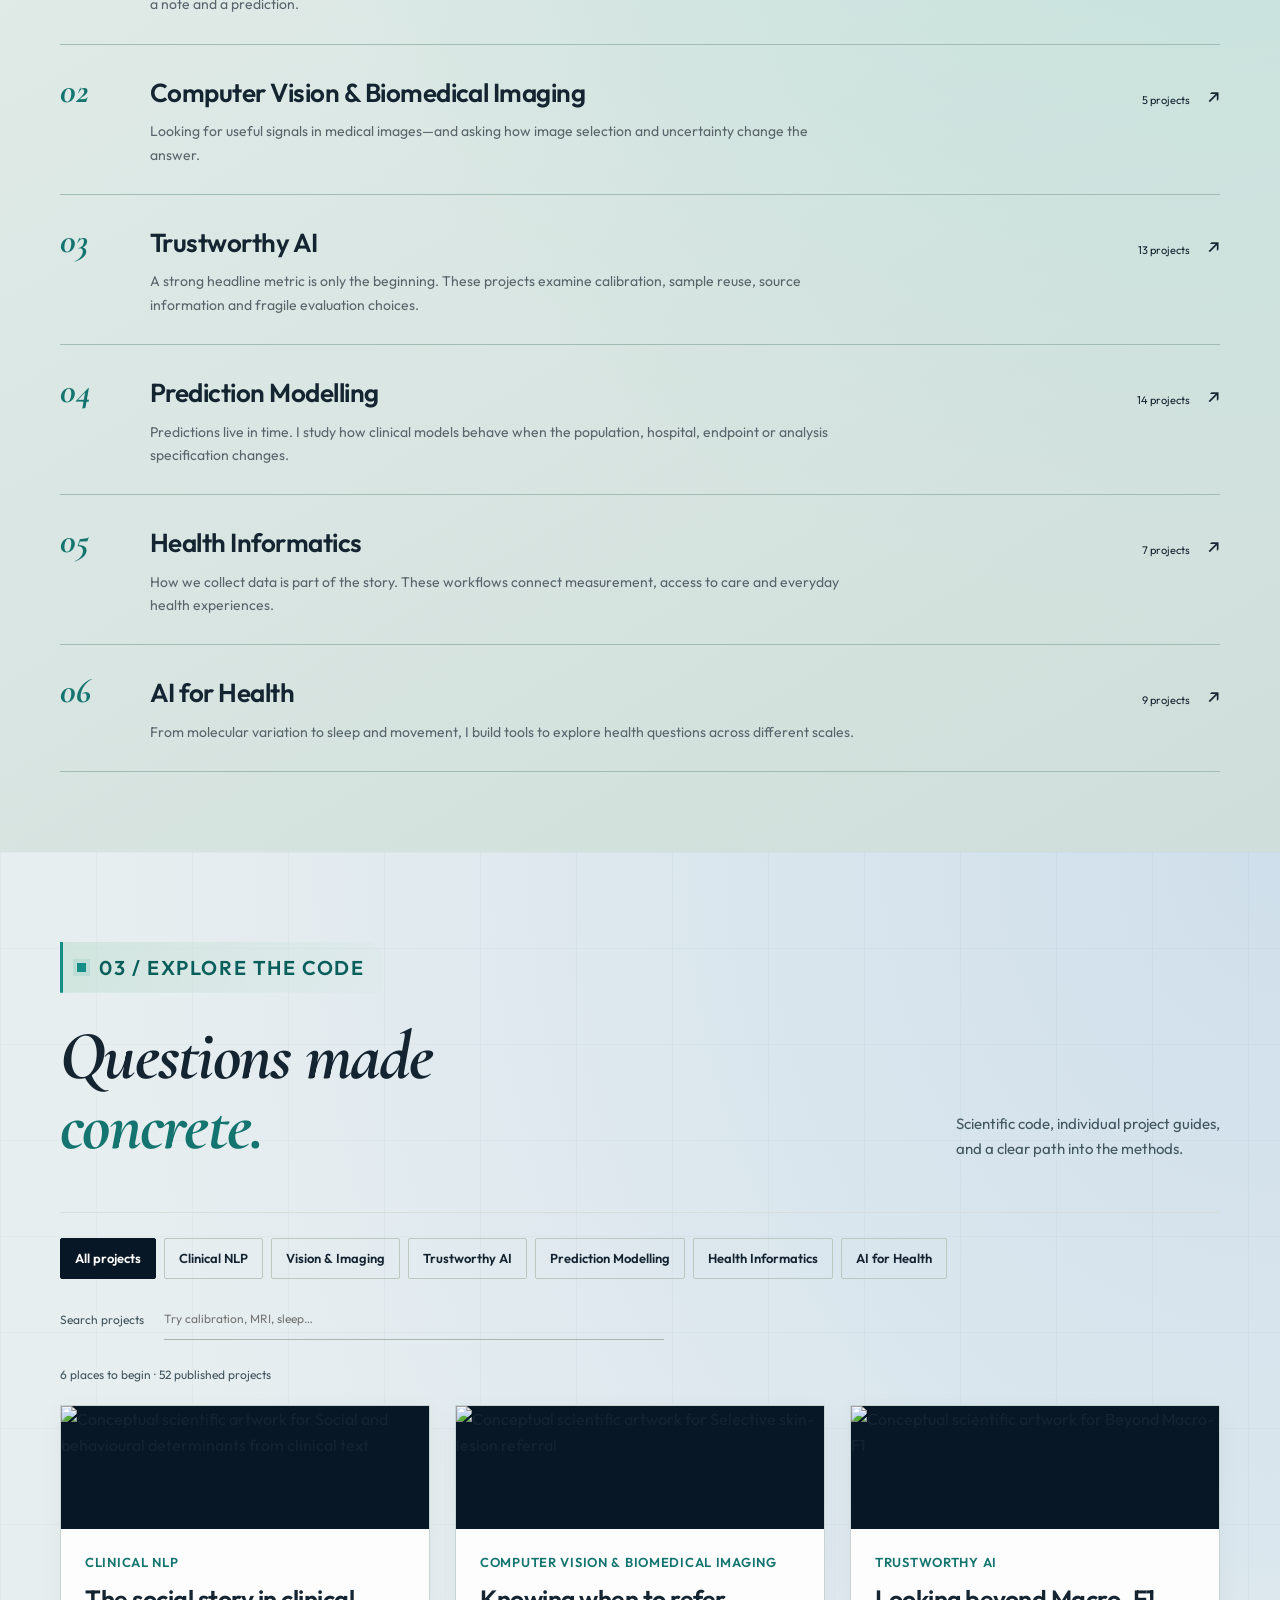
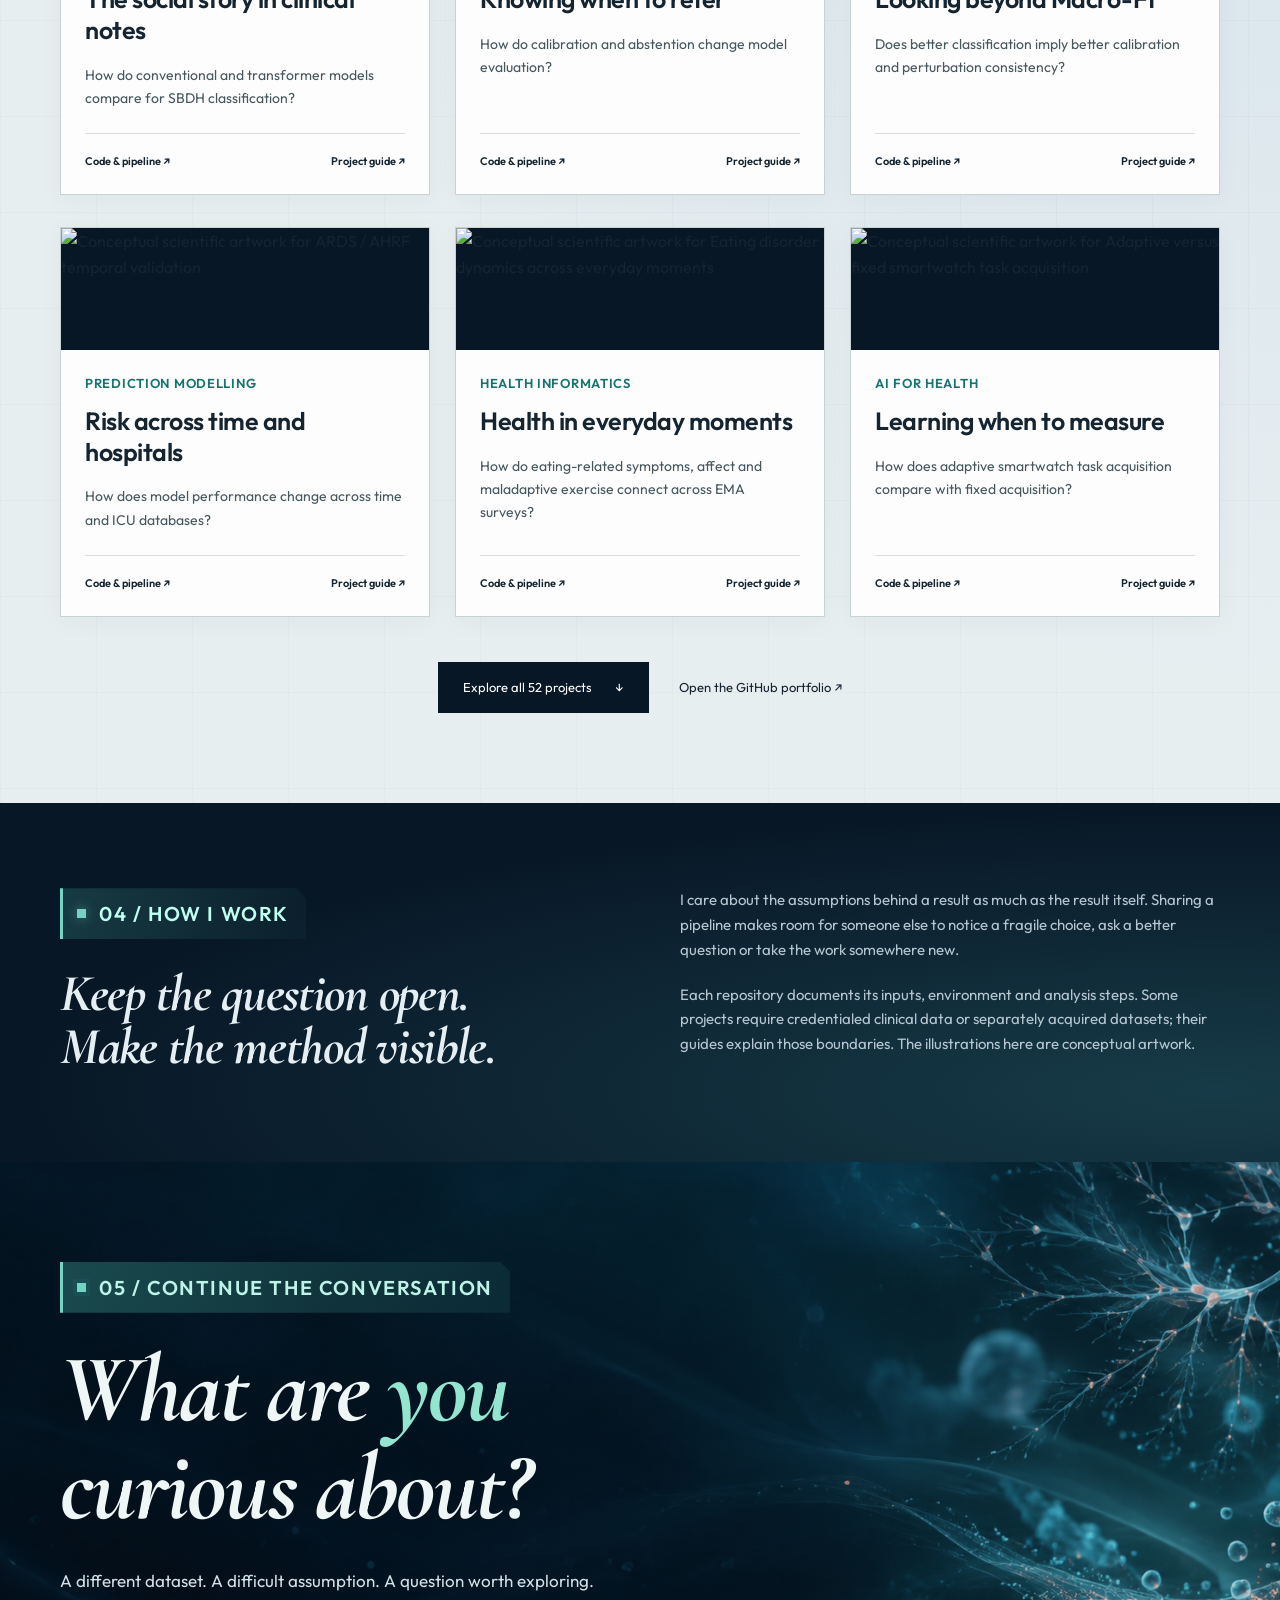
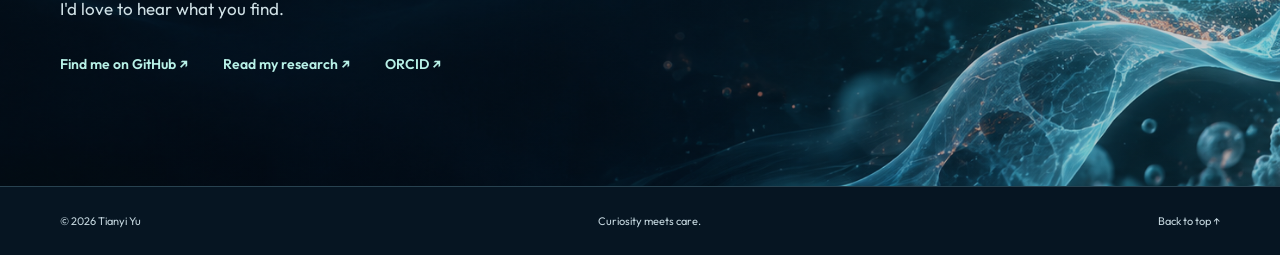
==== commit 6a0c9c04: "Bring the latest research questions into the portfolio" ====
--- a/docs/index.html
+++ b/docs/index.html
@@ -13,13 +13,13 @@
 <section id="directions" class="directions"><div class="wrap"><div class="section-head"><div><p class="eyebrow">02 / RESEARCH DIRECTIONS</p><h2>Six ways into<br>the same curiosity.</h2></div><p>Different data. Connected questions.<br>What can we learn—and what should we trust?</p></div>
 <div class="direction-list"><a class="direction-row" href="#work" data-direction="Clinical NLP"><span class="direction-number">01</span><div><h3>Clinical NLP</h3><p>Language is where much of the clinical story lives. I explore what models understand, and what gets lost between a note and a prediction.</p></div><span class="direction-count">4 projects <span aria-hidden="true">↗</span></span></a>
 <a class="direction-row" href="#work" data-direction="Computer Vision &amp; Biomedical Imaging"><span class="direction-number">02</span><div><h3>Computer Vision &amp; Biomedical Imaging</h3><p>Looking for useful signals in medical images—and asking how image selection and uncertainty change the answer.</p></div><span class="direction-count">5 projects <span aria-hidden="true">↗</span></span></a>
-<a class="direction-row" href="#work" data-direction="Trustworthy AI"><span class="direction-number">03</span><div><h3>Trustworthy AI</h3><p>A strong headline metric is only the beginning. These projects examine calibration, sample reuse, source information and fragile evaluation choices.</p></div><span class="direction-count">9 projects <span aria-hidden="true">↗</span></span></a>
-<a class="direction-row" href="#work" data-direction="Prediction Modelling"><span class="direction-number">04</span><div><h3>Prediction Modelling</h3><p>Predictions live in time. I study how clinical models behave when the population, hospital, endpoint or analysis specification changes.</p></div><span class="direction-count">12 projects <span aria-hidden="true">↗</span></span></a>
-<a class="direction-row" href="#work" data-direction="Health Informatics"><span class="direction-number">05</span><div><h3>Health Informatics</h3><p>How we collect data is part of the story. These workflows connect measurement, access to care and everyday health experiences.</p></div><span class="direction-count">5 projects <span aria-hidden="true">↗</span></span></a>
-<a class="direction-row" href="#work" data-direction="AI for Health"><span class="direction-number">06</span><div><h3>AI for Health</h3><p>From molecular variation to sleep and movement, I build tools to explore health questions across different scales.</p></div><span class="direction-count">7 projects <span aria-hidden="true">↗</span></span></a></div></div></section>
+<a class="direction-row" href="#work" data-direction="Trustworthy AI"><span class="direction-number">03</span><div><h3>Trustworthy AI</h3><p>A strong headline metric is only the beginning. These projects examine calibration, sample reuse, source information and fragile evaluation choices.</p></div><span class="direction-count">13 projects <span aria-hidden="true">↗</span></span></a>
+<a class="direction-row" href="#work" data-direction="Prediction Modelling"><span class="direction-number">04</span><div><h3>Prediction Modelling</h3><p>Predictions live in time. I study how clinical models behave when the population, hospital, endpoint or analysis specification changes.</p></div><span class="direction-count">14 projects <span aria-hidden="true">↗</span></span></a>
+<a class="direction-row" href="#work" data-direction="Health Informatics"><span class="direction-number">05</span><div><h3>Health Informatics</h3><p>How we collect data is part of the story. These workflows connect measurement, access to care and everyday health experiences.</p></div><span class="direction-count">7 projects <span aria-hidden="true">↗</span></span></a>
+<a class="direction-row" href="#work" data-direction="AI for Health"><span class="direction-number">06</span><div><h3>AI for Health</h3><p>From molecular variation to sleep and movement, I build tools to explore health questions across different scales.</p></div><span class="direction-count">9 projects <span aria-hidden="true">↗</span></span></a></div></div></section>
 <section id="work" class="work wrap"><div class="section-head"><div><p class="eyebrow">03 / EXPLORE THE CODE</p><h2>Questions made<br><em>concrete.</em></h2></div><p>Scientific code, individual project guides,<br>and a clear path into the methods.</p></div>
 <div class="controls"><div class="filters" role="group" aria-label="Filter projects by research direction"><button type="button" class="active" aria-pressed="true" data-filter="All">All projects</button><button type="button" aria-pressed="false" data-filter="Clinical NLP">Clinical NLP</button><button type="button" aria-pressed="false" data-filter="Computer Vision &amp; Biomedical Imaging">Vision &amp; Imaging</button><button type="button" aria-pressed="false" data-filter="Trustworthy AI">Trustworthy AI</button><button type="button" aria-pressed="false" data-filter="Prediction Modelling">Prediction Modelling</button><button type="button" aria-pressed="false" data-filter="Health Informatics">Health Informatics</button><button type="button" aria-pressed="false" data-filter="AI for Health">AI for Health</button></div><label class="search">Search projects<input type="search" id="search" placeholder="Try calibration, MRI, sleep…" autocomplete="off"></label></div>
-<p id="results-status" class="results-status" aria-live="polite">42 published projects</p>
+<p id="results-status" class="results-status" aria-live="polite">52 published projects</p>
 <div class="project-grid"><article class="project" data-area="Clinical NLP" data-search="social and behavioural determinants from clinical text mimic_sbdh how do conventional and transformer models compare for sbdh classification? clinical nlp"><a class="project-image-link" href="https://github.com/terry0809000/MIMIC_SBDH" aria-label="Explore Social and behavioural determinants from clinical text"><img src="https://raw.githubusercontent.com/terry0809000/MIMIC_SBDH/main/assets/project-cover.png" alt="Conceptual scientific artwork for Social and behavioural determinants from clinical text" loading="lazy" width="900" height="300"></a><div class="project-body"><p class="project-area">Clinical NLP</p><h3><a href="https://github.com/terry0809000/MIMIC_SBDH">The social story in clinical notes</a></h3><p>How do conventional and transformer models compare for SBDH classification?</p><div class="project-links"><a href="https://github.com/terry0809000/MIMIC_SBDH">Code &amp; pipeline ↗</a><a href="https://github.com/terry0809000/research-portfolio/blob/main/pipelines/MIMIC_SBDH.md">Project guide ↗</a></div></div></article>
 <article class="project" data-area="Computer Vision &amp; Biomedical Imaging" data-search="selective skin-lesion referral ham10000-trustworthy-skin-ai how do calibration and abstention change model evaluation? computer vision &amp; biomedical imaging"><a class="project-image-link" href="https://github.com/terry0809000/ham10000-trustworthy-skin-ai" aria-label="Explore Selective skin-lesion referral"><img src="https://raw.githubusercontent.com/terry0809000/ham10000-trustworthy-skin-ai/main/assets/project-cover.png" alt="Conceptual scientific artwork for Selective skin-lesion referral" loading="lazy" width="900" height="300"></a><div class="project-body"><p class="project-area">Computer Vision &amp; Biomedical Imaging</p><h3><a href="https://github.com/terry0809000/ham10000-trustworthy-skin-ai">Knowing when to refer</a></h3><p>How do calibration and abstention change model evaluation?</p><div class="project-links"><a href="https://github.com/terry0809000/ham10000-trustworthy-skin-ai">Code &amp; pipeline ↗</a><a href="https://github.com/terry0809000/research-portfolio/blob/main/pipelines/ham10000-trustworthy-skin-ai.md">Project guide ↗</a></div></div></article>
 <article class="project" data-area="Trustworthy AI" data-search="beyond macro-f1 beyond-macro-f1-pubmed-rct-public does better classification imply better calibration and perturbation consistency? trustworthy ai"><a class="project-image-link" href="https://github.com/terry0809000/beyond-macro-f1-pubmed-rct-public" aria-label="Explore Beyond Macro-F1"><img src="https://raw.githubusercontent.com/terry0809000/beyond-macro-f1-pubmed-rct-public/main/assets/project-cover.png" alt="Conceptual scientific artwork for Beyond Macro-F1" loading="lazy" width="900" height="300"></a><div class="project-body"><p class="project-area">Trustworthy AI</p><h3><a href="https://github.com/terry0809000/beyond-macro-f1-pubmed-rct-public">Looking beyond Macro-F1</a></h3><p>Does better classification imply better calibration and perturbation consistency?</p><div class="project-links"><a href="https://github.com/terry0809000/beyond-macro-f1-pubmed-rct-public">Code &amp; pipeline ↗</a><a href="https://github.com/terry0809000/research-portfolio/blob/main/pipelines/beyond-macro-f1-pubmed-rct-public.md">Project guide ↗</a></div></div></article>
@@ -61,8 +61,18 @@
 <article class="project" data-area="Trustworthy AI" data-search="universal preservation under stochastic transformations universal-preservation-theory when does a shared stochastic observation preserve decision order? trustworthy ai"><a class="project-image-link" href="https://github.com/terry0809000/universal-preservation-theory" aria-label="Explore Universal preservation under stochastic transformations"><img src="https://raw.githubusercontent.com/terry0809000/universal-preservation-theory/main/assets/project-cover.png" alt="Conceptual scientific artwork for Universal preservation under stochastic transformations" loading="lazy" width="900" height="300"></a><div class="project-body"><p class="project-area">Trustworthy AI</p><h3><a href="https://github.com/terry0809000/universal-preservation-theory">Universal preservation under stochastic transformations</a></h3><p>When does a shared stochastic observation preserve decision order?</p><div class="project-links"><a href="https://github.com/terry0809000/universal-preservation-theory">Code &amp; pipeline ↗</a><a href="https://github.com/terry0809000/research-portfolio/blob/main/pipelines/universal-preservation-theory.md">Project guide ↗</a></div></div></article>
 <article class="project" data-area="AI for Health" data-search="selective review and total sleep time estimation sleep-duration-selective-review which sleep epochs deserve review when estimating total sleep time? ai for health"><a class="project-image-link" href="https://github.com/terry0809000/sleep-duration-selective-review" aria-label="Explore Selective review and total sleep time estimation"><img src="https://raw.githubusercontent.com/terry0809000/sleep-duration-selective-review/main/assets/project-cover.png" alt="Conceptual scientific artwork for Selective review and total sleep time estimation" loading="lazy" width="900" height="300"></a><div class="project-body"><p class="project-area">AI for Health</p><h3><a href="https://github.com/terry0809000/sleep-duration-selective-review">Selective review and total sleep time estimation</a></h3><p>Which sleep epochs deserve review when estimating total sleep time?</p><div class="project-links"><a href="https://github.com/terry0809000/sleep-duration-selective-review">Code &amp; pipeline ↗</a><a href="https://github.com/terry0809000/research-portfolio/blob/main/pipelines/sleep-duration-selective-review.md">Project guide ↗</a></div></div></article>
 <article class="project" data-area="Computer Vision &amp; Biomedical Imaging" data-search="color-response sensitivity for pathology error screening cvpath-color-response-screening can stain-perturbation responses help screen pathology classification errors? computer vision &amp; biomedical imaging"><a class="project-image-link" href="https://github.com/terry0809000/cvpath-color-response-screening" aria-label="Explore Color-response sensitivity for pathology error screening"><img src="https://raw.githubusercontent.com/terry0809000/cvpath-color-response-screening/main/assets/project-cover.png" alt="Conceptual scientific artwork for Color-response sensitivity for pathology error screening" loading="lazy" width="900" height="300"></a><div class="project-body"><p class="project-area">Computer Vision &amp; Biomedical Imaging</p><h3><a href="https://github.com/terry0809000/cvpath-color-response-screening">Color-response sensitivity for pathology error screening</a></h3><p>Can stain-perturbation responses help screen pathology classification errors?</p><div class="project-links"><a href="https://github.com/terry0809000/cvpath-color-response-screening">Code &amp; pipeline ↗</a><a href="https://github.com/terry0809000/research-portfolio/blob/main/pipelines/cvpath-color-response-screening.md">Project guide ↗</a></div></div></article>
-<article class="project" data-area="Computer Vision &amp; Biomedical Imaging" data-search="mri calibration-noise analysis mri-calibration-noise how does sensitivity-map calibration carry added noise into mri reconstruction? computer vision &amp; biomedical imaging"><a class="project-image-link" href="https://github.com/terry0809000/mri-calibration-noise" aria-label="Explore MRI calibration-noise analysis"><img src="https://raw.githubusercontent.com/terry0809000/mri-calibration-noise/main/assets/project-cover.png" alt="Conceptual scientific artwork for MRI calibration-noise analysis" loading="lazy" width="900" height="300"></a><div class="project-body"><p class="project-area">Computer Vision &amp; Biomedical Imaging</p><h3><a href="https://github.com/terry0809000/mri-calibration-noise">MRI calibration-noise analysis</a></h3><p>How does sensitivity-map calibration carry added noise into MRI reconstruction?</p><div class="project-links"><a href="https://github.com/terry0809000/mri-calibration-noise">Code &amp; pipeline ↗</a><a href="https://github.com/terry0809000/research-portfolio/blob/main/pipelines/mri-calibration-noise.md">Project guide ↗</a></div></div></article></div>
-<p id="empty" hidden>No projects match that search. Try a different term or research direction.</p><div class="more"><button type="button" id="show-all" hidden>Explore all 42 projects <span aria-hidden="true">↓</span></button><a href="https://github.com/terry0809000/research-portfolio">Open the GitHub portfolio ↗</a></div></section>
+<article class="project" data-area="Computer Vision &amp; Biomedical Imaging" data-search="mri calibration-noise analysis mri-calibration-noise how does sensitivity-map calibration carry added noise into mri reconstruction? computer vision &amp; biomedical imaging"><a class="project-image-link" href="https://github.com/terry0809000/mri-calibration-noise" aria-label="Explore MRI calibration-noise analysis"><img src="https://raw.githubusercontent.com/terry0809000/mri-calibration-noise/main/assets/project-cover.png" alt="Conceptual scientific artwork for MRI calibration-noise analysis" loading="lazy" width="900" height="300"></a><div class="project-body"><p class="project-area">Computer Vision &amp; Biomedical Imaging</p><h3><a href="https://github.com/terry0809000/mri-calibration-noise">MRI calibration-noise analysis</a></h3><p>How does sensitivity-map calibration carry added noise into MRI reconstruction?</p><div class="project-links"><a href="https://github.com/terry0809000/mri-calibration-noise">Code &amp; pipeline ↗</a><a href="https://github.com/terry0809000/research-portfolio/blob/main/pipelines/mri-calibration-noise.md">Project guide ↗</a></div></div></article>
+<article class="project" data-area="Trustworthy AI" data-search="fixed-target forecast revisions under sensor outages fixed-target-forecast-revisions how should a fixed-target forecast change when sensor messages arrive late? trustworthy ai"><a class="project-image-link" href="https://github.com/terry0809000/fixed-target-forecast-revisions" aria-label="Explore Fixed-target forecast revisions under sensor outages"><img src="https://raw.githubusercontent.com/terry0809000/fixed-target-forecast-revisions/main/assets/project-cover.png" alt="Conceptual scientific artwork for Fixed-target forecast revisions under sensor outages" loading="lazy" width="900" height="300"></a><div class="project-body"><p class="project-area">Trustworthy AI</p><h3><a href="https://github.com/terry0809000/fixed-target-forecast-revisions">Fixed-target forecast revisions under sensor outages</a></h3><p>How should a fixed-target forecast change when sensor messages arrive late?</p><div class="project-links"><a href="https://github.com/terry0809000/fixed-target-forecast-revisions">Code &amp; pipeline ↗</a><a href="https://github.com/terry0809000/research-portfolio/blob/main/pipelines/fixed-target-forecast-revisions.md">Project guide ↗</a></div></div></article>
+<article class="project" data-area="AI for Health" data-search="ecg reliability screening with fixed calibration earlybird-ecg-reliability can fixed calibration recognize perturbed ecg inputs without mistaking simulated labels for clinical quality? ai for health"><a class="project-image-link" href="https://github.com/terry0809000/earlybird-ecg-reliability" aria-label="Explore ECG reliability screening with fixed calibration"><img src="https://raw.githubusercontent.com/terry0809000/earlybird-ecg-reliability/main/assets/project-cover.png" alt="Conceptual scientific artwork for ECG reliability screening with fixed calibration" loading="lazy" width="900" height="300"></a><div class="project-body"><p class="project-area">AI for Health</p><h3><a href="https://github.com/terry0809000/earlybird-ecg-reliability">ECG reliability screening with fixed calibration</a></h3><p>Can fixed calibration recognize perturbed ECG inputs without mistaking simulated labels for clinical quality?</p><div class="project-links"><a href="https://github.com/terry0809000/earlybird-ecg-reliability">Code &amp; pipeline ↗</a><a href="https://github.com/terry0809000/research-portfolio/blob/main/pipelines/earlybird-ecg-reliability.md">Project guide ↗</a></div></div></article>
+<article class="project" data-area="Health Informatics" data-search="availability-aware ehr modelling ash-ehr-availability what changes when a clinical model can use only the information actually available at prediction time? health informatics"><a class="project-image-link" href="https://github.com/terry0809000/ash-ehr-availability" aria-label="Explore Availability-aware EHR modelling"><img src="https://raw.githubusercontent.com/terry0809000/ash-ehr-availability/main/assets/project-cover.png" alt="Conceptual scientific artwork for Availability-aware EHR modelling" loading="lazy" width="900" height="300"></a><div class="project-body"><p class="project-area">Health Informatics</p><h3><a href="https://github.com/terry0809000/ash-ehr-availability">Availability-aware EHR modelling</a></h3><p>What changes when a clinical model can use only the information actually available at prediction time?</p><div class="project-links"><a href="https://github.com/terry0809000/ash-ehr-availability">Code &amp; pipeline ↗</a><a href="https://github.com/terry0809000/research-portfolio/blob/main/pipelines/ash-ehr-availability.md">Project guide ↗</a></div></div></article>
+<article class="project" data-area="Health Informatics" data-search="laboratory documentation counts and retrospective recording rules icu-documentation-counts when does a laboratory documentation count reflect recording rules rather than a distinct clinical measurement? health informatics"><a class="project-image-link" href="https://github.com/terry0809000/icu-documentation-counts" aria-label="Explore Laboratory documentation counts and retrospective recording rules"><img src="https://raw.githubusercontent.com/terry0809000/icu-documentation-counts/main/assets/project-cover.png" alt="Conceptual scientific artwork for Laboratory documentation counts and retrospective recording rules" loading="lazy" width="900" height="300"></a><div class="project-body"><p class="project-area">Health Informatics</p><h3><a href="https://github.com/terry0809000/icu-documentation-counts">Laboratory documentation counts and retrospective recording rules</a></h3><p>When does a laboratory documentation count reflect recording rules rather than a distinct clinical measurement?</p><div class="project-links"><a href="https://github.com/terry0809000/icu-documentation-counts">Code &amp; pipeline ↗</a><a href="https://github.com/terry0809000/research-portfolio/blob/main/pipelines/icu-documentation-counts.md">Project guide ↗</a></div></div></article>
+<article class="project" data-area="Trustworthy AI" data-search="chronoshield-icu count-matched temporal evaluation chronoshield-icu do clinical timing features add information after measurement counts are matched? trustworthy ai"><a class="project-image-link" href="https://github.com/terry0809000/chronoshield-icu" aria-label="Explore ChronoShield-ICU count-matched temporal evaluation"><img src="https://raw.githubusercontent.com/terry0809000/chronoshield-icu/main/assets/project-cover.png" alt="Conceptual scientific artwork for ChronoShield-ICU count-matched temporal evaluation" loading="lazy" width="900" height="300"></a><div class="project-body"><p class="project-area">Trustworthy AI</p><h3><a href="https://github.com/terry0809000/chronoshield-icu">ChronoShield-ICU count-matched temporal evaluation</a></h3><p>Do clinical timing features add information after measurement counts are matched?</p><div class="project-links"><a href="https://github.com/terry0809000/chronoshield-icu">Code &amp; pipeline ↗</a><a href="https://github.com/terry0809000/research-portfolio/blob/main/pipelines/chronoshield-icu.md">Project guide ↗</a></div></div></article>
+<article class="project" data-area="Prediction Modelling" data-search="dynamic major adverse kidney-event prediction in t2dm and ckd t2dm-ckd-dynamic-kidney-risk how does kidney-event prediction change across clinical landmarks when follow-up and cohort eligibility remain explicit? prediction modelling"><a class="project-image-link" href="https://github.com/terry0809000/t2dm-ckd-dynamic-kidney-risk" aria-label="Explore Dynamic major adverse kidney-event prediction in T2DM and CKD"><img src="https://raw.githubusercontent.com/terry0809000/t2dm-ckd-dynamic-kidney-risk/main/assets/project-cover.png" alt="Conceptual scientific artwork for Dynamic major adverse kidney-event prediction in T2DM and CKD" loading="lazy" width="900" height="300"></a><div class="project-body"><p class="project-area">Prediction Modelling</p><h3><a href="https://github.com/terry0809000/t2dm-ckd-dynamic-kidney-risk">Dynamic major adverse kidney-event prediction in T2DM and CKD</a></h3><p>How does kidney-event prediction change across clinical landmarks when follow-up and cohort eligibility remain explicit?</p><div class="project-links"><a href="https://github.com/terry0809000/t2dm-ckd-dynamic-kidney-risk">Code &amp; pipeline ↗</a><a href="https://github.com/terry0809000/research-portfolio/blob/main/pipelines/t2dm-ckd-dynamic-kidney-risk.md">Project guide ↗</a></div></div></article>
+<article class="project" data-area="Trustworthy AI" data-search="relative and absolute augmentation gains under observation loss clinical-observation-loss-augmentation does an augmentation gain remain meaningful when absolute predictive performance falls under observation loss? trustworthy ai"><a class="project-image-link" href="https://github.com/terry0809000/clinical-observation-loss-augmentation" aria-label="Explore Relative and absolute augmentation gains under observation loss"><img src="https://raw.githubusercontent.com/terry0809000/clinical-observation-loss-augmentation/main/assets/project-cover.png" alt="Conceptual scientific artwork for Relative and absolute augmentation gains under observation loss" loading="lazy" width="900" height="300"></a><div class="project-body"><p class="project-area">Trustworthy AI</p><h3><a href="https://github.com/terry0809000/clinical-observation-loss-augmentation">Relative and absolute augmentation gains under observation loss</a></h3><p>Does an augmentation gain remain meaningful when absolute predictive performance falls under observation loss?</p><div class="project-links"><a href="https://github.com/terry0809000/clinical-observation-loss-augmentation">Code &amp; pipeline ↗</a><a href="https://github.com/terry0809000/research-portfolio/blob/main/pipelines/clinical-observation-loss-augmentation.md">Project guide ↗</a></div></div></article>
+<article class="project" data-area="Trustworthy AI" data-search="source-only clinical model selection under missingness stress ehr-missingness-model-selection do missingness stress tests change source-only model selection, or do competing rules choose the same candidate? trustworthy ai"><a class="project-image-link" href="https://github.com/terry0809000/ehr-missingness-model-selection" aria-label="Explore Source-only clinical model selection under missingness stress"><img src="https://raw.githubusercontent.com/terry0809000/ehr-missingness-model-selection/main/assets/project-cover.png" alt="Conceptual scientific artwork for Source-only clinical model selection under missingness stress" loading="lazy" width="900" height="300"></a><div class="project-body"><p class="project-area">Trustworthy AI</p><h3><a href="https://github.com/terry0809000/ehr-missingness-model-selection">Source-only clinical model selection under missingness stress</a></h3><p>Do missingness stress tests change source-only model selection, or do competing rules choose the same candidate?</p><div class="project-links"><a href="https://github.com/terry0809000/ehr-missingness-model-selection">Code &amp; pipeline ↗</a><a href="https://github.com/terry0809000/research-portfolio/blob/main/pipelines/ehr-missingness-model-selection.md">Project guide ↗</a></div></div></article>
+<article class="project" data-area="AI for Health" data-search="objective physiological phenotyping: sleep-edf module objective-physiological-phenotyping what can objective sleep architecture reveal without turning physiological disruption into a psychiatric label? ai for health"><a class="project-image-link" href="https://github.com/terry0809000/objective-physiological-phenotyping" aria-label="Explore Objective physiological phenotyping: Sleep-EDF module"><img src="https://raw.githubusercontent.com/terry0809000/objective-physiological-phenotyping/main/assets/project-cover.png" alt="Conceptual scientific artwork for Objective physiological phenotyping: Sleep-EDF module" loading="lazy" width="900" height="300"></a><div class="project-body"><p class="project-area">AI for Health</p><h3><a href="https://github.com/terry0809000/objective-physiological-phenotyping">Objective physiological phenotyping: Sleep-EDF module</a></h3><p>What can objective sleep architecture reveal without turning physiological disruption into a psychiatric label?</p><div class="project-links"><a href="https://github.com/terry0809000/objective-physiological-phenotyping">Code &amp; pipeline ↗</a><a href="https://github.com/terry0809000/research-portfolio/blob/main/pipelines/objective-physiological-phenotyping.md">Project guide ↗</a></div></div></article>
+<article class="project" data-area="Prediction Modelling" data-search="aki progression: transportability and model updating aki-progression-transportability what changes when an aki progression model moves between clinical databases and requires local updating? prediction modelling"><a class="project-image-link" href="https://github.com/terry0809000/aki-progression-transportability" aria-label="Explore AKI progression: transportability and model updating"><img src="https://raw.githubusercontent.com/terry0809000/aki-progression-transportability/main/assets/project-cover.png" alt="Conceptual scientific artwork for AKI progression: transportability and model updating" loading="lazy" width="900" height="300"></a><div class="project-body"><p class="project-area">Prediction Modelling</p><h3><a href="https://github.com/terry0809000/aki-progression-transportability">AKI progression: transportability and model updating</a></h3><p>What changes when an AKI progression model moves between clinical databases and requires local updating?</p><div class="project-links"><a href="https://github.com/terry0809000/aki-progression-transportability">Code &amp; pipeline ↗</a><a href="https://github.com/terry0809000/research-portfolio/blob/main/pipelines/aki-progression-transportability.md">Project guide ↗</a></div></div></article></div>
+<p id="empty" hidden>No projects match that search. Try a different term or research direction.</p><div class="more"><button type="button" id="show-all" hidden>Explore all 52 projects <span aria-hidden="true">↓</span></button><a href="https://github.com/terry0809000/research-portfolio">Open the GitHub portfolio ↗</a></div></section>
 <section class="approach"><div class="wrap approach-grid"><div><p class="eyebrow">04 / HOW I WORK</p><h2>Keep the question open.<br>Make the method visible.</h2></div><div><p>I care about the assumptions behind a result as much as the result itself. Sharing a pipeline makes room for someone else to notice a fragile choice, ask a better question or take the work somewhere new.</p><p>Each repository documents its inputs, environment and analysis steps. Some projects require credentialed clinical data or separately acquired datasets; their guides explain those boundaries. The illustrations here are conceptual artwork.</p></div></div></section>
 <section id="connect" class="connect wrap"><p class="eyebrow">05 / CONTINUE THE CONVERSATION</p><h2>What are <em>you</em><br>curious about?</h2><p>A different dataset. A difficult assumption. A question worth exploring.<br>I'd love to hear what you find.</p><div class="connect-links"><a href="https://github.com/terry0809000">Find me on GitHub ↗</a><a href="https://scholar.google.com/citations?user=m8F5KU8AAAAJ">Read my research ↗</a><a href="https://orcid.org/0009-0009-0311-4015">ORCID ↗</a></div></section>
 </main><footer class="wrap footer"><span>© 2026 Tianyi Yu</span><span>Curiosity meets care.</span><a href="#home">Back to top ↑</a></footer></body></html>
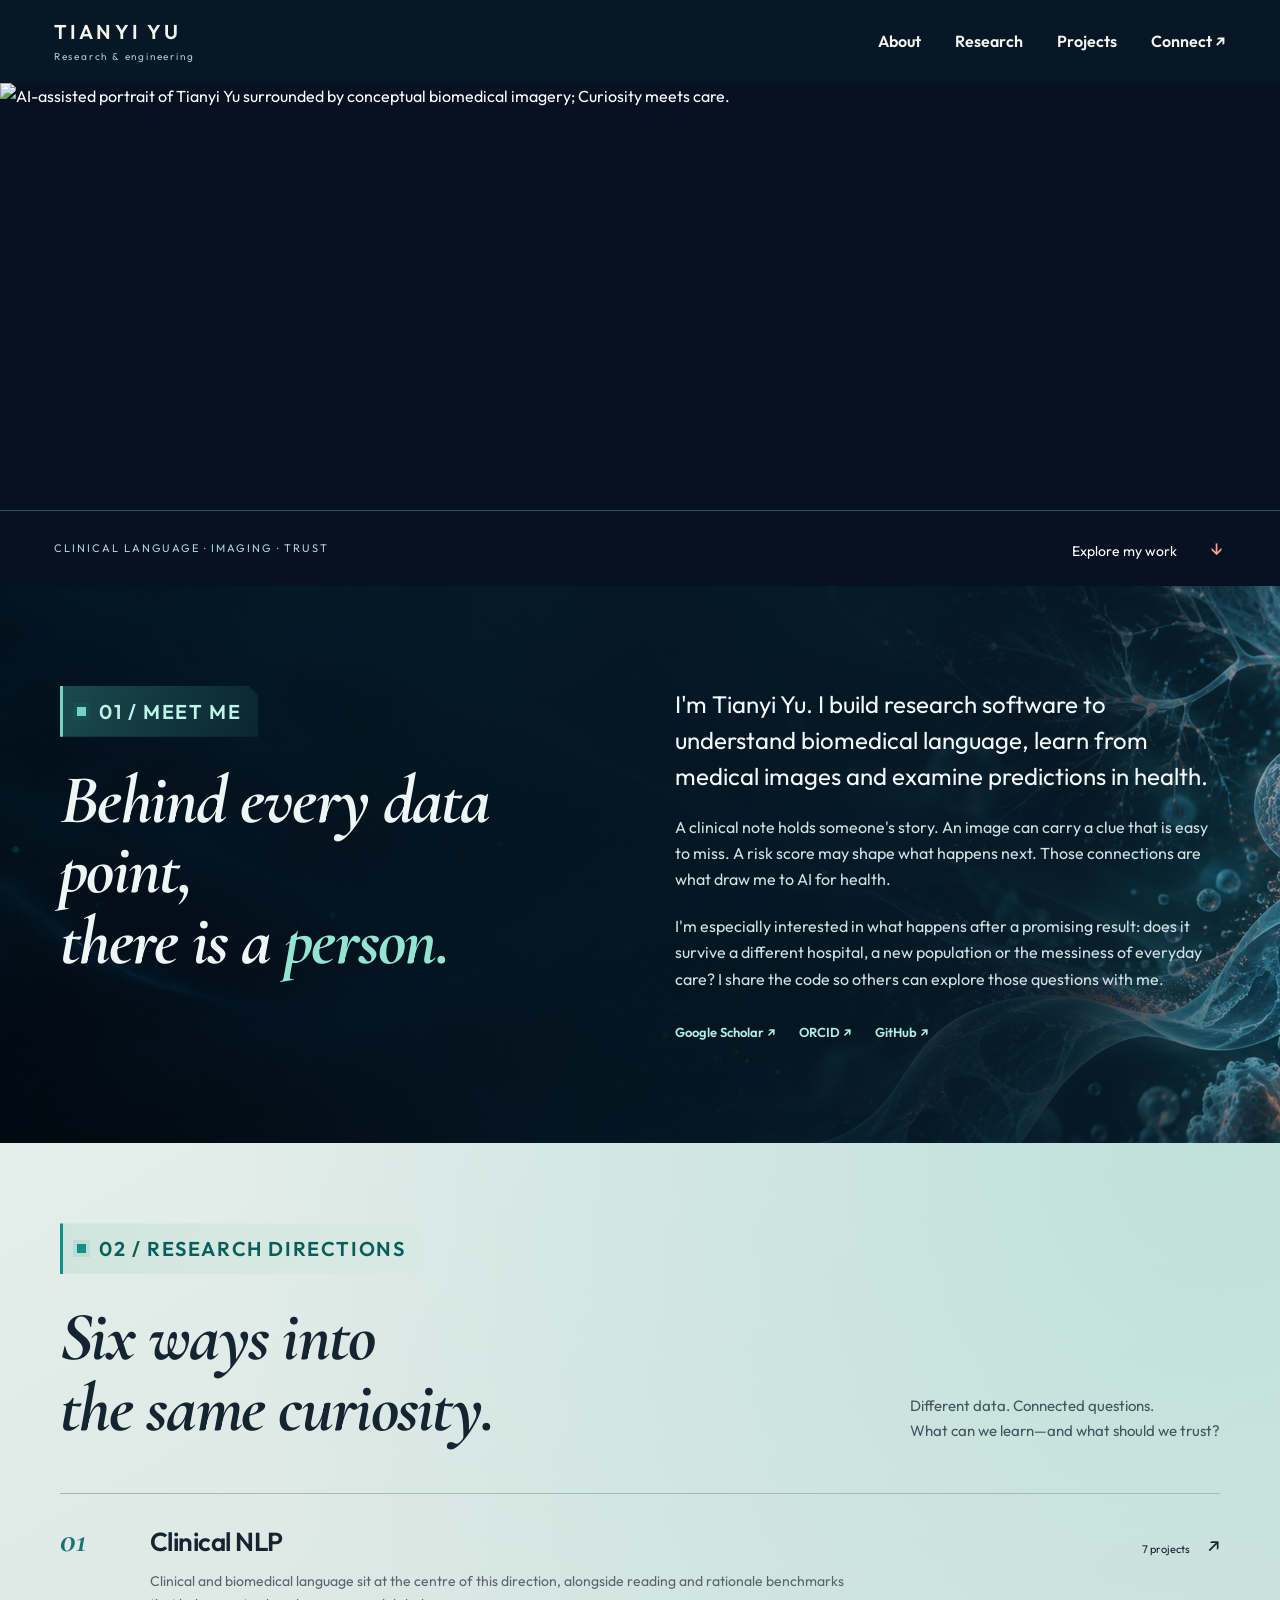
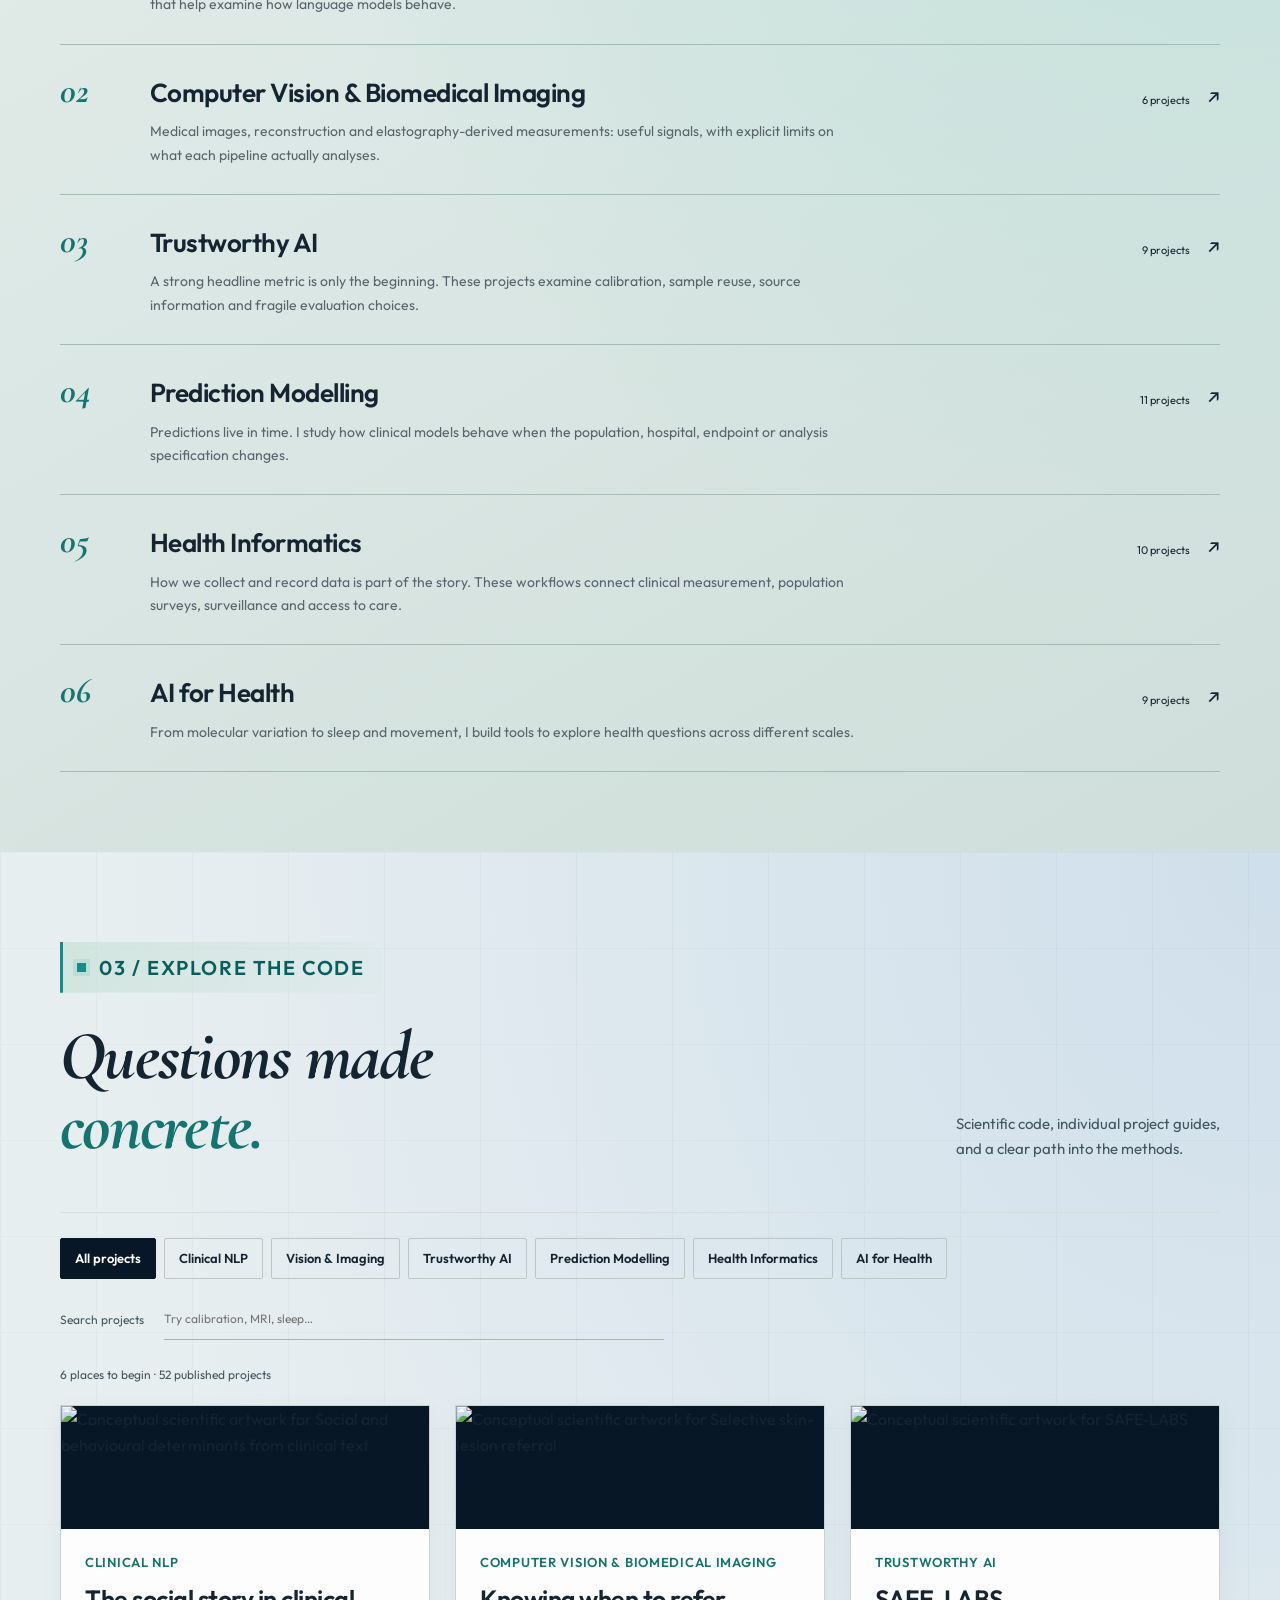
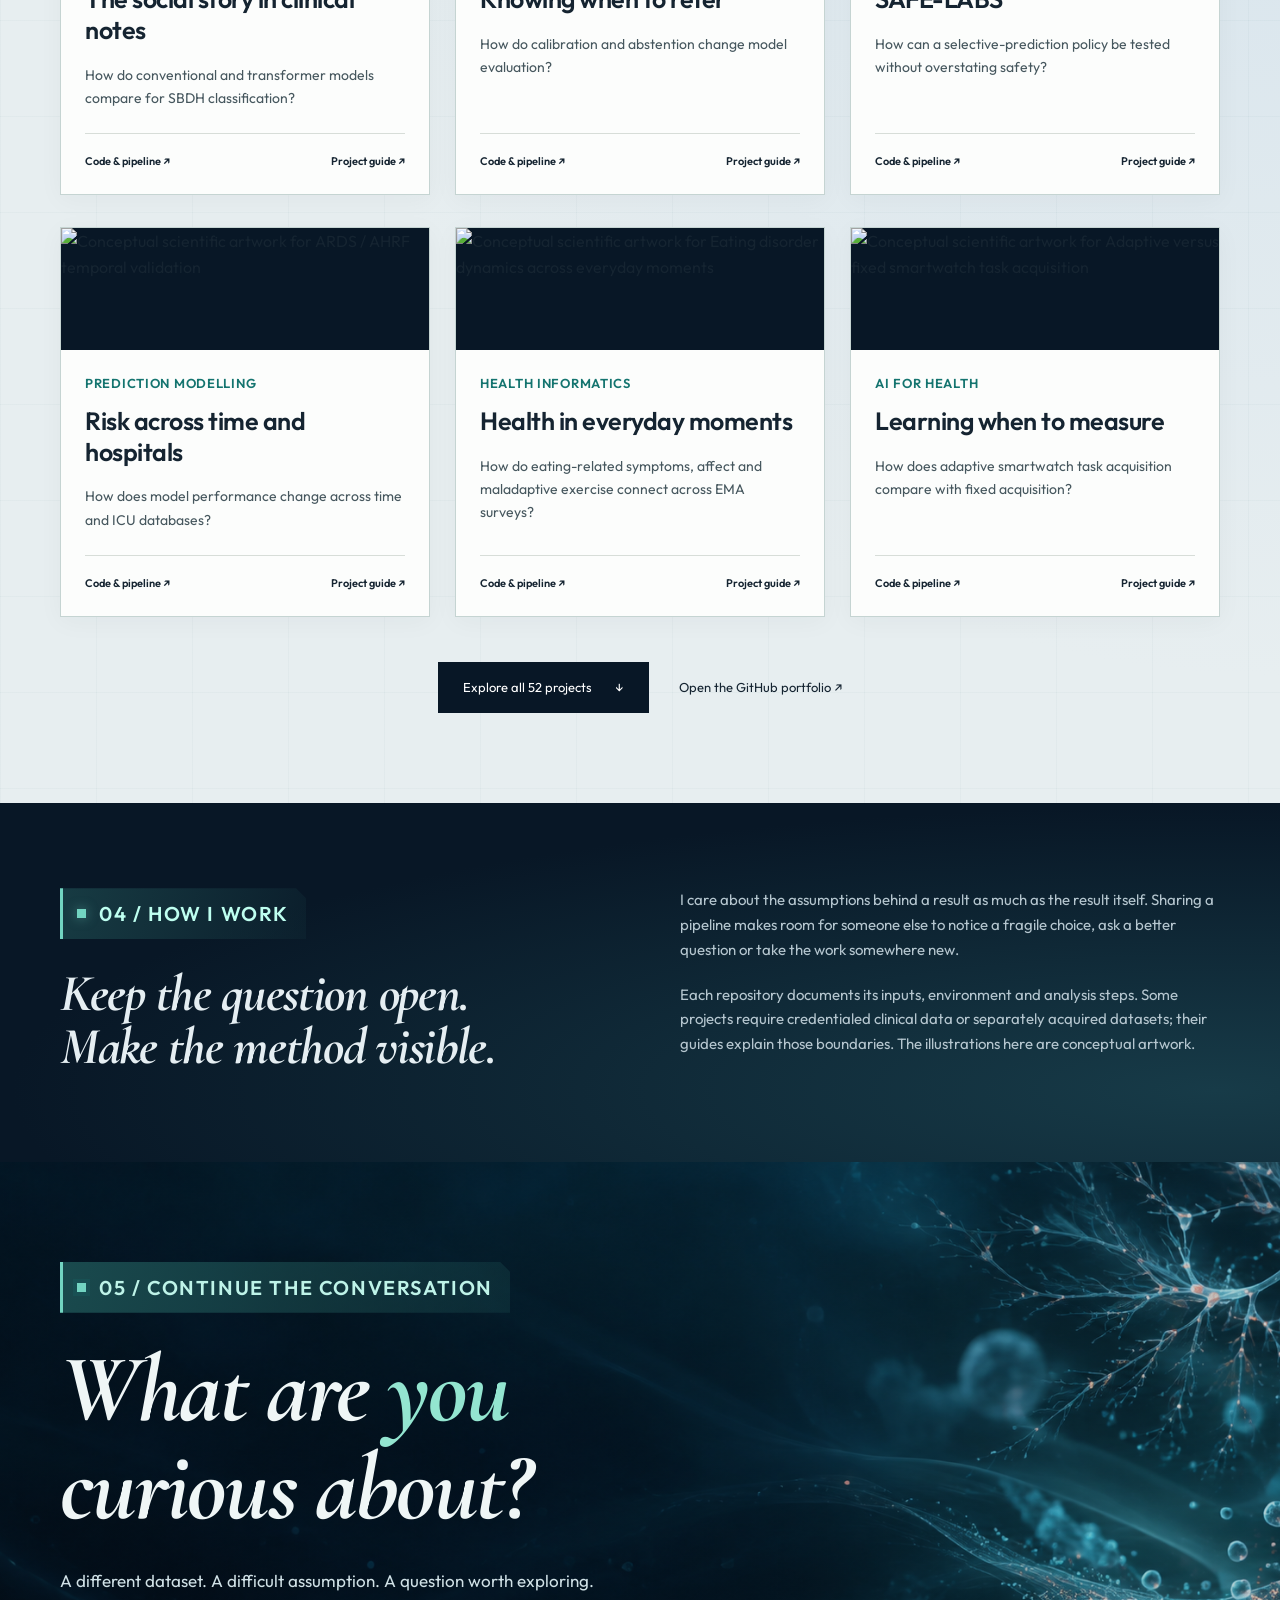
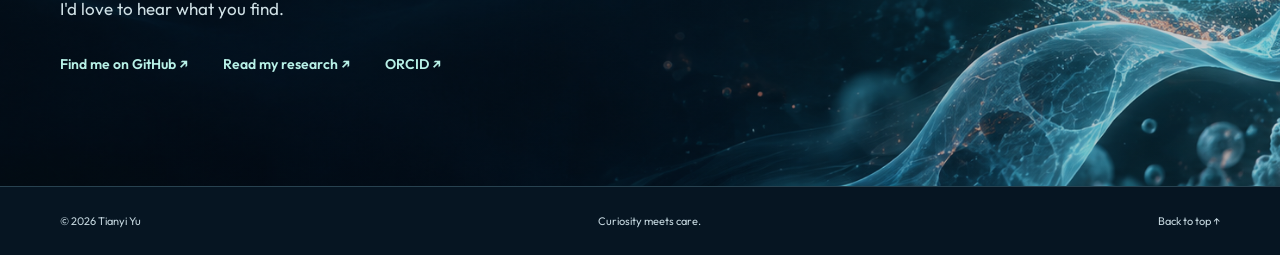
==== commit 13442a3b: "Give cross-subject projects a clearer home in the portfolio" ====
--- a/docs/index.html
+++ b/docs/index.html
@@ -11,67 +11,67 @@
 <section id="home" class="hero"><h1 class="sr-only">Tianyi Yu. Curiosity meets care. Building AI for the people behind the data.</h1><img class="hero-image" width="2172" height="724" src="https://raw.githubusercontent.com/terry0809000/terry0809000/main/assets/tianyi-ai-health-portrait.png" alt="AI-assisted portrait of Tianyi Yu surrounded by conceptual biomedical imagery; Curiosity meets care." fetchpriority="high"><div class="mobile-hero-copy"><p>TIANYI YU / AI FOR HEALTH</p><h2>Curiosity meets care.</h2><p>Building AI for the people behind the data.</p></div><div class="hero-foot"><span>CLINICAL LANGUAGE · IMAGING · TRUST</span><a href="#work">Explore my work <span aria-hidden="true">↓</span></a></div></section>
 <section id="about" class="about wrap"><div><p class="eyebrow">01 / MEET ME</p><h2>Behind every data point,<br>there is a <em>person.</em></h2></div><div class="about-copy"><p class="lead">I'm Tianyi Yu. I build research software to understand biomedical language, learn from medical images and examine predictions in health.</p><p>A clinical note holds someone's story. An image can carry a clue that is easy to miss. A risk score may shape what happens next. Those connections are what draw me to AI for health.</p><p>I'm especially interested in what happens after a promising result: does it survive a different hospital, a new population or the messiness of everyday care? I share the code so others can explore those questions with me.</p><div class="text-links"><a href="https://scholar.google.com/citations?user=m8F5KU8AAAAJ">Google Scholar ↗</a><a href="https://orcid.org/0009-0009-0311-4015">ORCID ↗</a><a href="https://github.com/terry0809000">GitHub ↗</a></div></div></section>
 <section id="directions" class="directions"><div class="wrap"><div class="section-head"><div><p class="eyebrow">02 / RESEARCH DIRECTIONS</p><h2>Six ways into<br>the same curiosity.</h2></div><p>Different data. Connected questions.<br>What can we learn—and what should we trust?</p></div>
-<div class="direction-list"><a class="direction-row" href="#work" data-direction="Clinical NLP"><span class="direction-number">01</span><div><h3>Clinical NLP</h3><p>Language is where much of the clinical story lives. I explore what models understand, and what gets lost between a note and a prediction.</p></div><span class="direction-count">4 projects <span aria-hidden="true">↗</span></span></a>
-<a class="direction-row" href="#work" data-direction="Computer Vision &amp; Biomedical Imaging"><span class="direction-number">02</span><div><h3>Computer Vision &amp; Biomedical Imaging</h3><p>Looking for useful signals in medical images—and asking how image selection and uncertainty change the answer.</p></div><span class="direction-count">5 projects <span aria-hidden="true">↗</span></span></a>
-<a class="direction-row" href="#work" data-direction="Trustworthy AI"><span class="direction-number">03</span><div><h3>Trustworthy AI</h3><p>A strong headline metric is only the beginning. These projects examine calibration, sample reuse, source information and fragile evaluation choices.</p></div><span class="direction-count">13 projects <span aria-hidden="true">↗</span></span></a>
-<a class="direction-row" href="#work" data-direction="Prediction Modelling"><span class="direction-number">04</span><div><h3>Prediction Modelling</h3><p>Predictions live in time. I study how clinical models behave when the population, hospital, endpoint or analysis specification changes.</p></div><span class="direction-count">14 projects <span aria-hidden="true">↗</span></span></a>
-<a class="direction-row" href="#work" data-direction="Health Informatics"><span class="direction-number">05</span><div><h3>Health Informatics</h3><p>How we collect data is part of the story. These workflows connect measurement, access to care and everyday health experiences.</p></div><span class="direction-count">7 projects <span aria-hidden="true">↗</span></span></a>
+<div class="direction-list"><a class="direction-row" href="#work" data-direction="Clinical NLP"><span class="direction-number">01</span><div><h3>Clinical NLP</h3><p>Clinical and biomedical language sit at the centre of this direction, alongside reading and rationale benchmarks that help examine how language models behave.</p></div><span class="direction-count">7 projects <span aria-hidden="true">↗</span></span></a>
+<a class="direction-row" href="#work" data-direction="Computer Vision &amp; Biomedical Imaging"><span class="direction-number">02</span><div><h3>Computer Vision &amp; Biomedical Imaging</h3><p>Medical images, reconstruction and elastography-derived measurements: useful signals, with explicit limits on what each pipeline actually analyses.</p></div><span class="direction-count">6 projects <span aria-hidden="true">↗</span></span></a>
+<a class="direction-row" href="#work" data-direction="Trustworthy AI"><span class="direction-number">03</span><div><h3>Trustworthy AI</h3><p>A strong headline metric is only the beginning. These projects examine calibration, sample reuse, source information and fragile evaluation choices.</p></div><span class="direction-count">9 projects <span aria-hidden="true">↗</span></span></a>
+<a class="direction-row" href="#work" data-direction="Prediction Modelling"><span class="direction-number">04</span><div><h3>Prediction Modelling</h3><p>Predictions live in time. I study how clinical models behave when the population, hospital, endpoint or analysis specification changes.</p></div><span class="direction-count">11 projects <span aria-hidden="true">↗</span></span></a>
+<a class="direction-row" href="#work" data-direction="Health Informatics"><span class="direction-number">05</span><div><h3>Health Informatics</h3><p>How we collect and record data is part of the story. These workflows connect clinical measurement, population surveys, surveillance and access to care.</p></div><span class="direction-count">10 projects <span aria-hidden="true">↗</span></span></a>
 <a class="direction-row" href="#work" data-direction="AI for Health"><span class="direction-number">06</span><div><h3>AI for Health</h3><p>From molecular variation to sleep and movement, I build tools to explore health questions across different scales.</p></div><span class="direction-count">9 projects <span aria-hidden="true">↗</span></span></a></div></div></section>
 <section id="work" class="work wrap"><div class="section-head"><div><p class="eyebrow">03 / EXPLORE THE CODE</p><h2>Questions made<br><em>concrete.</em></h2></div><p>Scientific code, individual project guides,<br>and a clear path into the methods.</p></div>
 <div class="controls"><div class="filters" role="group" aria-label="Filter projects by research direction"><button type="button" class="active" aria-pressed="true" data-filter="All">All projects</button><button type="button" aria-pressed="false" data-filter="Clinical NLP">Clinical NLP</button><button type="button" aria-pressed="false" data-filter="Computer Vision &amp; Biomedical Imaging">Vision &amp; Imaging</button><button type="button" aria-pressed="false" data-filter="Trustworthy AI">Trustworthy AI</button><button type="button" aria-pressed="false" data-filter="Prediction Modelling">Prediction Modelling</button><button type="button" aria-pressed="false" data-filter="Health Informatics">Health Informatics</button><button type="button" aria-pressed="false" data-filter="AI for Health">AI for Health</button></div><label class="search">Search projects<input type="search" id="search" placeholder="Try calibration, MRI, sleep…" autocomplete="off"></label></div>
 <p id="results-status" class="results-status" aria-live="polite">52 published projects</p>
-<div class="project-grid"><article class="project" data-area="Clinical NLP" data-search="social and behavioural determinants from clinical text mimic_sbdh how do conventional and transformer models compare for sbdh classification? clinical nlp"><a class="project-image-link" href="https://github.com/terry0809000/MIMIC_SBDH" aria-label="Explore Social and behavioural determinants from clinical text"><img src="https://raw.githubusercontent.com/terry0809000/MIMIC_SBDH/main/assets/project-cover.png" alt="Conceptual scientific artwork for Social and behavioural determinants from clinical text" loading="lazy" width="900" height="300"></a><div class="project-body"><p class="project-area">Clinical NLP</p><h3><a href="https://github.com/terry0809000/MIMIC_SBDH">The social story in clinical notes</a></h3><p>How do conventional and transformer models compare for SBDH classification?</p><div class="project-links"><a href="https://github.com/terry0809000/MIMIC_SBDH">Code &amp; pipeline ↗</a><a href="https://github.com/terry0809000/research-portfolio/blob/main/pipelines/MIMIC_SBDH.md">Project guide ↗</a></div></div></article>
-<article class="project" data-area="Computer Vision &amp; Biomedical Imaging" data-search="selective skin-lesion referral ham10000-trustworthy-skin-ai how do calibration and abstention change model evaluation? computer vision &amp; biomedical imaging"><a class="project-image-link" href="https://github.com/terry0809000/ham10000-trustworthy-skin-ai" aria-label="Explore Selective skin-lesion referral"><img src="https://raw.githubusercontent.com/terry0809000/ham10000-trustworthy-skin-ai/main/assets/project-cover.png" alt="Conceptual scientific artwork for Selective skin-lesion referral" loading="lazy" width="900" height="300"></a><div class="project-body"><p class="project-area">Computer Vision &amp; Biomedical Imaging</p><h3><a href="https://github.com/terry0809000/ham10000-trustworthy-skin-ai">Knowing when to refer</a></h3><p>How do calibration and abstention change model evaluation?</p><div class="project-links"><a href="https://github.com/terry0809000/ham10000-trustworthy-skin-ai">Code &amp; pipeline ↗</a><a href="https://github.com/terry0809000/research-portfolio/blob/main/pipelines/ham10000-trustworthy-skin-ai.md">Project guide ↗</a></div></div></article>
-<article class="project" data-area="Trustworthy AI" data-search="beyond macro-f1 beyond-macro-f1-pubmed-rct-public does better classification imply better calibration and perturbation consistency? trustworthy ai"><a class="project-image-link" href="https://github.com/terry0809000/beyond-macro-f1-pubmed-rct-public" aria-label="Explore Beyond Macro-F1"><img src="https://raw.githubusercontent.com/terry0809000/beyond-macro-f1-pubmed-rct-public/main/assets/project-cover.png" alt="Conceptual scientific artwork for Beyond Macro-F1" loading="lazy" width="900" height="300"></a><div class="project-body"><p class="project-area">Trustworthy AI</p><h3><a href="https://github.com/terry0809000/beyond-macro-f1-pubmed-rct-public">Looking beyond Macro-F1</a></h3><p>Does better classification imply better calibration and perturbation consistency?</p><div class="project-links"><a href="https://github.com/terry0809000/beyond-macro-f1-pubmed-rct-public">Code &amp; pipeline ↗</a><a href="https://github.com/terry0809000/research-portfolio/blob/main/pipelines/beyond-macro-f1-pubmed-rct-public.md">Project guide ↗</a></div></div></article>
-<article class="project" data-area="Prediction Modelling" data-search="ards / ahrf temporal validation ards-ahrf-ehr-temporal-validation how does model performance change across time and icu databases? prediction modelling"><a class="project-image-link" href="https://github.com/terry0809000/ards-ahrf-ehr-temporal-validation" aria-label="Explore ARDS / AHRF temporal validation"><img src="https://raw.githubusercontent.com/terry0809000/ards-ahrf-ehr-temporal-validation/main/assets/project-cover.png" alt="Conceptual scientific artwork for ARDS / AHRF temporal validation" loading="lazy" width="900" height="300"></a><div class="project-body"><p class="project-area">Prediction Modelling</p><h3><a href="https://github.com/terry0809000/ards-ahrf-ehr-temporal-validation">Risk across time and hospitals</a></h3><p>How does model performance change across time and ICU databases?</p><div class="project-links"><a href="https://github.com/terry0809000/ards-ahrf-ehr-temporal-validation">Code &amp; pipeline ↗</a><a href="https://github.com/terry0809000/research-portfolio/blob/main/pipelines/ards-ahrf-ehr-temporal-validation.md">Project guide ↗</a></div></div></article>
-<article class="project" data-area="Health Informatics" data-search="eating disorder dynamics across everyday moments eatingdisordermlvar how do eating-related symptoms, affect and maladaptive exercise connect across ema surveys? health informatics"><a class="project-image-link" href="https://github.com/terry0809000/eatingdisordermlvar" aria-label="Explore Eating disorder dynamics across everyday moments"><img src="https://raw.githubusercontent.com/terry0809000/eatingdisordermlvar/main/assets/project-cover.png" alt="Conceptual scientific artwork for Eating disorder dynamics across everyday moments" loading="lazy" width="900" height="300"></a><div class="project-body"><p class="project-area">Health Informatics</p><h3><a href="https://github.com/terry0809000/eatingdisordermlvar">Health in everyday moments</a></h3><p>How do eating-related symptoms, affect and maladaptive exercise connect across EMA surveys?</p><div class="project-links"><a href="https://github.com/terry0809000/eatingdisordermlvar">Code &amp; pipeline ↗</a><a href="https://github.com/terry0809000/research-portfolio/blob/main/pipelines/eatingdisordermlvar.md">Project guide ↗</a></div></div></article>
-<article class="project" data-area="AI for Health" data-search="adaptive versus fixed smartwatch task acquisition pads-adaptive-acquisition how does adaptive smartwatch task acquisition compare with fixed acquisition? ai for health"><a class="project-image-link" href="https://github.com/terry0809000/pads-adaptive-acquisition" aria-label="Explore Adaptive versus fixed smartwatch task acquisition"><img src="https://raw.githubusercontent.com/terry0809000/pads-adaptive-acquisition/main/assets/project-cover.png" alt="Conceptual scientific artwork for Adaptive versus fixed smartwatch task acquisition" loading="lazy" width="900" height="300"></a><div class="project-body"><p class="project-area">AI for Health</p><h3><a href="https://github.com/terry0809000/pads-adaptive-acquisition">Learning when to measure</a></h3><p>How does adaptive smartwatch task acquisition compare with fixed acquisition?</p><div class="project-links"><a href="https://github.com/terry0809000/pads-adaptive-acquisition">Code &amp; pipeline ↗</a><a href="https://github.com/terry0809000/research-portfolio/blob/main/pipelines/pads-adaptive-acquisition.md">Project guide ↗</a></div></div></article>
-<article class="project" data-area="AI for Health" data-search="trace-fib trace-fib-pipeline how do normalization and study weighting affect cross-organ transfer? ai for health"><a class="project-image-link" href="https://github.com/terry0809000/trace-fib-pipeline" aria-label="Explore TRACE-Fib"><img src="https://raw.githubusercontent.com/terry0809000/trace-fib-pipeline/main/assets/project-cover.png" alt="Conceptual scientific artwork for TRACE-Fib" loading="lazy" width="900" height="300"></a><div class="project-body"><p class="project-area">AI for Health</p><h3><a href="https://github.com/terry0809000/trace-fib-pipeline">TRACE-Fib</a></h3><p>How do normalization and study weighting affect cross-organ transfer?</p><div class="project-links"><a href="https://github.com/terry0809000/trace-fib-pipeline">Code &amp; pipeline ↗</a><a href="https://github.com/terry0809000/research-portfolio/blob/main/pipelines/trace-fib-pipeline.md">Project guide ↗</a></div></div></article>
-<article class="project" data-area="AI for Health" data-search="reading dynamics with zuco 2.0 zuco2-scientific-ml-pipeline can lexical and early-fixation features predict later processing load? ai for health"><a class="project-image-link" href="https://github.com/terry0809000/zuco2-scientific-ml-pipeline" aria-label="Explore Reading dynamics with ZuCo 2.0"><img src="https://raw.githubusercontent.com/terry0809000/zuco2-scientific-ml-pipeline/main/assets/project-cover.png" alt="Conceptual scientific artwork for Reading dynamics with ZuCo 2.0" loading="lazy" width="900" height="300"></a><div class="project-body"><p class="project-area">AI for Health</p><h3><a href="https://github.com/terry0809000/zuco2-scientific-ml-pipeline">Reading dynamics with ZuCo 2.0</a></h3><p>Can lexical and early-fixation features predict later processing load?</p><div class="project-links"><a href="https://github.com/terry0809000/zuco2-scientific-ml-pipeline">Code &amp; pipeline ↗</a><a href="https://github.com/terry0809000/research-portfolio/blob/main/pipelines/zuco2-scientific-ml-pipeline.md">Project guide ↗</a></div></div></article>
-<article class="project" data-area="AI for Health" data-search="respiratory surveillance bmc-dm-prediction-one-week can aggregate surveillance signals anticipate next-week escalation? ai for health"><a class="project-image-link" href="https://github.com/terry0809000/bmc-dm-prediction-one-week" aria-label="Explore Respiratory surveillance"><img src="https://raw.githubusercontent.com/terry0809000/bmc-dm-prediction-one-week/main/assets/project-cover.png" alt="Conceptual scientific artwork for Respiratory surveillance" loading="lazy" width="900" height="300"></a><div class="project-body"><p class="project-area">AI for Health</p><h3><a href="https://github.com/terry0809000/bmc-dm-prediction-one-week">Respiratory surveillance</a></h3><p>Can aggregate surveillance signals anticipate next-week escalation?</p><div class="project-links"><a href="https://github.com/terry0809000/bmc-dm-prediction-one-week">Code &amp; pipeline ↗</a><a href="https://github.com/terry0809000/research-portfolio/blob/main/pipelines/bmc-dm-prediction-one-week.md">Project guide ↗</a></div></div></article>
-<article class="project" data-area="Prediction Modelling" data-search="temporal screening evaluation nhanes-temporal-diabetes-screening does model complexity improve probability estimation under temporal shift? prediction modelling"><a class="project-image-link" href="https://github.com/terry0809000/nhanes-temporal-diabetes-screening" aria-label="Explore Temporal screening evaluation"><img src="https://raw.githubusercontent.com/terry0809000/nhanes-temporal-diabetes-screening/main/assets/project-cover.png" alt="Conceptual scientific artwork for Temporal screening evaluation" loading="lazy" width="900" height="300"></a><div class="project-body"><p class="project-area">Prediction Modelling</p><h3><a href="https://github.com/terry0809000/nhanes-temporal-diabetes-screening">Temporal screening evaluation</a></h3><p>Does model complexity improve probability estimation under temporal shift?</p><div class="project-links"><a href="https://github.com/terry0809000/nhanes-temporal-diabetes-screening">Code &amp; pipeline ↗</a><a href="https://github.com/terry0809000/research-portfolio/blob/main/pipelines/nhanes-temporal-diabetes-screening.md">Project guide ↗</a></div></div></article>
-<article class="project" data-area="Prediction Modelling" data-search="extubation transportability copd-asthma-extubation-transportability how does endpoint construction affect cross-database transport? prediction modelling"><a class="project-image-link" href="https://github.com/terry0809000/copd-asthma-extubation-transportability" aria-label="Explore Extubation transportability"><img src="https://raw.githubusercontent.com/terry0809000/copd-asthma-extubation-transportability/main/assets/project-cover.png" alt="Conceptual scientific artwork for Extubation transportability" loading="lazy" width="900" height="300"></a><div class="project-body"><p class="project-area">Prediction Modelling</p><h3><a href="https://github.com/terry0809000/copd-asthma-extubation-transportability">Extubation transportability</a></h3><p>How does endpoint construction affect cross-database transport?</p><div class="project-links"><a href="https://github.com/terry0809000/copd-asthma-extubation-transportability">Code &amp; pipeline ↗</a><a href="https://github.com/terry0809000/research-portfolio/blob/main/pipelines/copd-asthma-extubation-transportability.md">Project guide ↗</a></div></div></article>
-<article class="project" data-area="Prediction Modelling" data-search="dynamic aki prediction aki-dynamic-prediction-deployment-gated how do temporal renal models behave under external transport? prediction modelling"><a class="project-image-link" href="https://github.com/terry0809000/aki-dynamic-prediction-deployment-gated" aria-label="Explore Dynamic AKI prediction"><img src="https://raw.githubusercontent.com/terry0809000/aki-dynamic-prediction-deployment-gated/main/assets/project-cover.png" alt="Conceptual scientific artwork for Dynamic AKI prediction" loading="lazy" width="900" height="300"></a><div class="project-body"><p class="project-area">Prediction Modelling</p><h3><a href="https://github.com/terry0809000/aki-dynamic-prediction-deployment-gated">Dynamic AKI prediction</a></h3><p>How do temporal renal models behave under external transport?</p><div class="project-links"><a href="https://github.com/terry0809000/aki-dynamic-prediction-deployment-gated">Code &amp; pipeline ↗</a><a href="https://github.com/terry0809000/research-portfolio/blob/main/pipelines/aki-dynamic-prediction-deployment-gated.md">Project guide ↗</a></div></div></article>
-<article class="project" data-area="Clinical NLP" data-search="cross-corpus abstract classification biomedical-abstract-sentence-classification how do lightweight sentence classifiers transfer between corpora? clinical nlp"><a class="project-image-link" href="https://github.com/terry0809000/biomedical-abstract-sentence-classification" aria-label="Explore Cross-corpus abstract classification"><img src="https://raw.githubusercontent.com/terry0809000/biomedical-abstract-sentence-classification/main/assets/project-cover.png" alt="Conceptual scientific artwork for Cross-corpus abstract classification" loading="lazy" width="900" height="300"></a><div class="project-body"><p class="project-area">Clinical NLP</p><h3><a href="https://github.com/terry0809000/biomedical-abstract-sentence-classification">Cross-corpus abstract classification</a></h3><p>How do lightweight sentence classifiers transfer between corpora?</p><div class="project-links"><a href="https://github.com/terry0809000/biomedical-abstract-sentence-classification">Code &amp; pipeline ↗</a><a href="https://github.com/terry0809000/research-portfolio/blob/main/pipelines/biomedical-abstract-sentence-classification.md">Project guide ↗</a></div></div></article>
-<article class="project" data-area="AI for Health" data-search="sleep-edf staging sleepingedf how do local context, channel choice and smoothing affect sleep staging? ai for health"><a class="project-image-link" href="https://github.com/terry0809000/sleepingedf" aria-label="Explore Sleep-EDF staging"><img src="https://raw.githubusercontent.com/terry0809000/sleepingedf/main/assets/project-cover.png" alt="Conceptual scientific artwork for Sleep-EDF staging" loading="lazy" width="900" height="300"></a><div class="project-body"><p class="project-area">AI for Health</p><h3><a href="https://github.com/terry0809000/sleepingedf">Sleep-EDF staging</a></h3><p>How do local context, channel choice and smoothing affect sleep staging?</p><div class="project-links"><a href="https://github.com/terry0809000/sleepingedf">Code &amp; pipeline ↗</a><a href="https://github.com/terry0809000/research-portfolio/blob/main/pipelines/sleepingedf.md">Project guide ↗</a></div></div></article>
-<article class="project" data-area="Trustworthy AI" data-search="rationale reliability audit hatespeechcheck do supporting rationales remain faithful and robust? trustworthy ai"><a class="project-image-link" href="https://github.com/terry0809000/hatespeechcheck" aria-label="Explore Rationale reliability audit"><img src="https://raw.githubusercontent.com/terry0809000/hatespeechcheck/main/assets/project-cover.png" alt="Conceptual scientific artwork for Rationale reliability audit" loading="lazy" width="900" height="300"></a><div class="project-body"><p class="project-area">Trustworthy AI</p><h3><a href="https://github.com/terry0809000/hatespeechcheck">Rationale reliability audit</a></h3><p>Do supporting rationales remain faithful and robust?</p><div class="project-links"><a href="https://github.com/terry0809000/hatespeechcheck">Code &amp; pipeline ↗</a><a href="https://github.com/terry0809000/research-portfolio/blob/main/pipelines/hatespeechcheck.md">Project guide ↗</a></div></div></article>
-<article class="project" data-area="Trustworthy AI" data-search="safe-labs safelabs-icu-lab-deferral how can a selective-prediction policy be tested without overstating safety? trustworthy ai"><a class="project-image-link" href="https://github.com/terry0809000/safelabs-icu-lab-deferral" aria-label="Explore SAFE-LABS"><img src="https://raw.githubusercontent.com/terry0809000/safelabs-icu-lab-deferral/main/assets/project-cover.png" alt="Conceptual scientific artwork for SAFE-LABS" loading="lazy" width="900" height="300"></a><div class="project-body"><p class="project-area">Trustworthy AI</p><h3><a href="https://github.com/terry0809000/safelabs-icu-lab-deferral">SAFE-LABS</a></h3><p>How can a selective-prediction policy be tested without overstating safety?</p><div class="project-links"><a href="https://github.com/terry0809000/safelabs-icu-lab-deferral">Code &amp; pipeline ↗</a><a href="https://github.com/terry0809000/research-portfolio/blob/main/pipelines/safelabs-icu-lab-deferral.md">Project guide ↗</a></div></div></article>
-<article class="project" data-area="Health Informatics" data-search="healthcare access and glucose-testing gaps brfss-glucose-testing-access how do healthcare access and glucose-testing gaps vary in public-use survey data? health informatics"><a class="project-image-link" href="https://github.com/terry0809000/brfss-glucose-testing-access" aria-label="Explore Healthcare access and glucose-testing gaps"><img src="https://raw.githubusercontent.com/terry0809000/brfss-glucose-testing-access/main/assets/project-cover.png" alt="Conceptual scientific artwork for Healthcare access and glucose-testing gaps" loading="lazy" width="900" height="300"></a><div class="project-body"><p class="project-area">Health Informatics</p><h3><a href="https://github.com/terry0809000/brfss-glucose-testing-access">Healthcare access and glucose-testing gaps</a></h3><p>How do healthcare access and glucose-testing gaps vary in public-use survey data?</p><div class="project-links"><a href="https://github.com/terry0809000/brfss-glucose-testing-access">Code &amp; pipeline ↗</a><a href="https://github.com/terry0809000/research-portfolio/blob/main/pipelines/brfss-glucose-testing-access.md">Project guide ↗</a></div></div></article>
-<article class="project" data-area="AI for Health" data-search="preprocessing sensitivity of glomerular bex3 prioritisation dkd-bex3-preprocessing how sensitive is glomerular bex3 prioritisation to preprocessing choices? ai for health"><a class="project-image-link" href="https://github.com/terry0809000/dkd-bex3-preprocessing" aria-label="Explore Preprocessing sensitivity of glomerular BEX3 prioritisation"><img src="https://raw.githubusercontent.com/terry0809000/dkd-bex3-preprocessing/main/assets/project-cover.png" alt="Conceptual scientific artwork for Preprocessing sensitivity of glomerular BEX3 prioritisation" loading="lazy" width="900" height="300"></a><div class="project-body"><p class="project-area">AI for Health</p><h3><a href="https://github.com/terry0809000/dkd-bex3-preprocessing">Preprocessing sensitivity of glomerular BEX3 prioritisation</a></h3><p>How sensitive is glomerular BEX3 prioritisation to preprocessing choices?</p><div class="project-links"><a href="https://github.com/terry0809000/dkd-bex3-preprocessing">Code &amp; pipeline ↗</a><a href="https://github.com/terry0809000/research-portfolio/blob/main/pipelines/dkd-bex3-preprocessing.md">Project guide ↗</a></div></div></article>
-<article class="project" data-area="Prediction Modelling" data-search="temporal liver elastography triage liver-elastography-temporal-triage how do temporal evaluation and sensitivity targets affect liver elastography triage? prediction modelling"><a class="project-image-link" href="https://github.com/terry0809000/liver-elastography-temporal-triage" aria-label="Explore Temporal liver elastography triage"><img src="https://raw.githubusercontent.com/terry0809000/liver-elastography-temporal-triage/main/assets/project-cover.png" alt="Conceptual scientific artwork for Temporal liver elastography triage" loading="lazy" width="900" height="300"></a><div class="project-body"><p class="project-area">Prediction Modelling</p><h3><a href="https://github.com/terry0809000/liver-elastography-temporal-triage">Temporal liver elastography triage</a></h3><p>How do temporal evaluation and sensitivity targets affect liver elastography triage?</p><div class="project-links"><a href="https://github.com/terry0809000/liver-elastography-temporal-triage">Code &amp; pipeline ↗</a><a href="https://github.com/terry0809000/research-portfolio/blob/main/pipelines/liver-elastography-temporal-triage.md">Project guide ↗</a></div></div></article>
-<article class="project" data-area="Clinical NLP" data-search="clinical trial inference: reference and answer-mapping sensitivity clinical-trial-inference-joint-audit how do reference choices and answer mapping affect clinical-trial inference? clinical nlp"><a class="project-image-link" href="https://github.com/terry0809000/clinical-trial-inference-joint-audit" aria-label="Explore Clinical trial inference: reference and answer-mapping sensitivity"><img src="https://raw.githubusercontent.com/terry0809000/clinical-trial-inference-joint-audit/main/assets/project-cover.png" alt="Conceptual scientific artwork for Clinical trial inference: reference and answer-mapping sensitivity" loading="lazy" width="900" height="300"></a><div class="project-body"><p class="project-area">Clinical NLP</p><h3><a href="https://github.com/terry0809000/clinical-trial-inference-joint-audit">Clinical trial inference: reference and answer-mapping sensitivity</a></h3><p>How do reference choices and answer mapping affect clinical-trial inference?</p><div class="project-links"><a href="https://github.com/terry0809000/clinical-trial-inference-joint-audit">Code &amp; pipeline ↗</a><a href="https://github.com/terry0809000/research-portfolio/blob/main/pipelines/clinical-trial-inference-joint-audit.md">Project guide ↗</a></div></div></article>
-<article class="project" data-area="Clinical NLP" data-search="availability-aware source selection for clinical nlp availability-aware-clinical-nlp how does source availability affect clinical nlp evaluation? clinical nlp"><a class="project-image-link" href="https://github.com/terry0809000/availability-aware-clinical-nlp" aria-label="Explore Availability-aware source selection for clinical NLP"><img src="https://raw.githubusercontent.com/terry0809000/availability-aware-clinical-nlp/main/assets/project-cover.png" alt="Conceptual scientific artwork for Availability-aware source selection for clinical NLP" loading="lazy" width="900" height="300"></a><div class="project-body"><p class="project-area">Clinical NLP</p><h3><a href="https://github.com/terry0809000/availability-aware-clinical-nlp">Availability-aware source selection for clinical NLP</a></h3><p>How does source availability affect clinical NLP evaluation?</p><div class="project-links"><a href="https://github.com/terry0809000/availability-aware-clinical-nlp">Code &amp; pipeline ↗</a><a href="https://github.com/terry0809000/research-portfolio/blob/main/pipelines/availability-aware-clinical-nlp.md">Project guide ↗</a></div></div></article>
-<article class="project" data-area="Prediction Modelling" data-search="measurement-aware retrospective icu prediction icu-measurement-aware-prediction how do measurement patterns affect retrospective icu prediction? prediction modelling"><a class="project-image-link" href="https://github.com/terry0809000/icu-measurement-aware-prediction" aria-label="Explore Measurement-aware retrospective ICU prediction"><img src="https://raw.githubusercontent.com/terry0809000/icu-measurement-aware-prediction/main/assets/project-cover.png" alt="Conceptual scientific artwork for Measurement-aware retrospective ICU prediction" loading="lazy" width="900" height="300"></a><div class="project-body"><p class="project-area">Prediction Modelling</p><h3><a href="https://github.com/terry0809000/icu-measurement-aware-prediction">Measurement-aware retrospective ICU prediction</a></h3><p>How do measurement patterns affect retrospective ICU prediction?</p><div class="project-links"><a href="https://github.com/terry0809000/icu-measurement-aware-prediction">Code &amp; pipeline ↗</a><a href="https://github.com/terry0809000/research-portfolio/blob/main/pipelines/icu-measurement-aware-prediction.md">Project guide ↗</a></div></div></article>
-<article class="project" data-area="Prediction Modelling" data-search="ami-cs dynamic risk modelling ami-cs-dynamic-risk-modeling how do shock anchors and dynamic predictors affect cross-database risk modelling? prediction modelling"><a class="project-image-link" href="https://github.com/terry0809000/ami-cs-dynamic-risk-modeling" aria-label="Explore AMI-CS dynamic risk modelling"><img src="https://raw.githubusercontent.com/terry0809000/ami-cs-dynamic-risk-modeling/main/assets/project-cover.png" alt="Conceptual scientific artwork for AMI-CS dynamic risk modelling" loading="lazy" width="900" height="300"></a><div class="project-body"><p class="project-area">Prediction Modelling</p><h3><a href="https://github.com/terry0809000/ami-cs-dynamic-risk-modeling">AMI-CS dynamic risk modelling</a></h3><p>How do shock anchors and dynamic predictors affect cross-database risk modelling?</p><div class="project-links"><a href="https://github.com/terry0809000/ami-cs-dynamic-risk-modeling">Code &amp; pipeline ↗</a><a href="https://github.com/terry0809000/research-portfolio/blob/main/pipelines/ami-cs-dynamic-risk-modeling.md">Project guide ↗</a></div></div></article>
-<article class="project" data-area="Prediction Modelling" data-search="sepsis-to-shock temporal prediction sepsis-shock-ai-medicine-v9 how does temporal landmark modelling transport across icu databases? prediction modelling"><a class="project-image-link" href="https://github.com/terry0809000/sepsis-shock-ai-medicine-v9" aria-label="Explore Sepsis-to-shock temporal prediction"><img src="https://raw.githubusercontent.com/terry0809000/sepsis-shock-ai-medicine-v9/main/assets/project-cover.png" alt="Conceptual scientific artwork for Sepsis-to-shock temporal prediction" loading="lazy" width="900" height="300"></a><div class="project-body"><p class="project-area">Prediction Modelling</p><h3><a href="https://github.com/terry0809000/sepsis-shock-ai-medicine-v9">Sepsis-to-shock temporal prediction</a></h3><p>How does temporal landmark modelling transport across ICU databases?</p><div class="project-links"><a href="https://github.com/terry0809000/sepsis-shock-ai-medicine-v9">Code &amp; pipeline ↗</a><a href="https://github.com/terry0809000/research-portfolio/blob/main/pipelines/sepsis-shock-ai-medicine-v9.md">Project guide ↗</a></div></div></article>
-<article class="project" data-area="Health Informatics" data-search="six-hour icu laboratory prediction icu-six-hour-lab-prediction what can routinely collected intensive care data tell us about laboratory measurements six hours ahead? health informatics"><a class="project-image-link" href="https://github.com/terry0809000/icu-six-hour-lab-prediction" aria-label="Explore Six-hour ICU laboratory prediction"><img src="https://raw.githubusercontent.com/terry0809000/icu-six-hour-lab-prediction/main/assets/project-cover.png" alt="Conceptual scientific artwork for Six-hour ICU laboratory prediction" loading="lazy" width="900" height="300"></a><div class="project-body"><p class="project-area">Health Informatics</p><h3><a href="https://github.com/terry0809000/icu-six-hour-lab-prediction">Six-hour ICU laboratory prediction</a></h3><p>What can routinely collected intensive care data tell us about laboratory measurements six hours ahead?</p><div class="project-links"><a href="https://github.com/terry0809000/icu-six-hour-lab-prediction">Code &amp; pipeline ↗</a><a href="https://github.com/terry0809000/research-portfolio/blob/main/pipelines/icu-six-hour-lab-prediction.md">Project guide ↗</a></div></div></article>
-<article class="project" data-area="Health Informatics" data-search="temporal measurement and source availability benchmark icu-temporal-measurement-benchmark how does measurement timing and source availability shape retrospective icu evaluation? health informatics"><a class="project-image-link" href="https://github.com/terry0809000/icu-temporal-measurement-benchmark" aria-label="Explore Temporal measurement and source availability benchmark"><img src="https://raw.githubusercontent.com/terry0809000/icu-temporal-measurement-benchmark/main/assets/project-cover.png" alt="Conceptual scientific artwork for Temporal measurement and source availability benchmark" loading="lazy" width="900" height="300"></a><div class="project-body"><p class="project-area">Health Informatics</p><h3><a href="https://github.com/terry0809000/icu-temporal-measurement-benchmark">Temporal measurement and source availability benchmark</a></h3><p>How does measurement timing and source availability shape retrospective ICU evaluation?</p><div class="project-links"><a href="https://github.com/terry0809000/icu-temporal-measurement-benchmark">Code &amp; pipeline ↗</a><a href="https://github.com/terry0809000/research-portfolio/blob/main/pipelines/icu-temporal-measurement-benchmark.md">Project guide ↗</a></div></div></article>
-<article class="project" data-area="Trustworthy AI" data-search="patient reuse and apparent transcriptomic diagnostic performance transcriptomic-patient-reuse how does patient reuse affect apparent transcriptomic diagnostic performance? trustworthy ai"><a class="project-image-link" href="https://github.com/terry0809000/transcriptomic-patient-reuse" aria-label="Explore Patient reuse and apparent transcriptomic diagnostic performance"><img src="https://raw.githubusercontent.com/terry0809000/transcriptomic-patient-reuse/main/assets/project-cover.png" alt="Conceptual scientific artwork for Patient reuse and apparent transcriptomic diagnostic performance" loading="lazy" width="900" height="300"></a><div class="project-body"><p class="project-area">Trustworthy AI</p><h3><a href="https://github.com/terry0809000/transcriptomic-patient-reuse">Patient reuse and apparent transcriptomic diagnostic performance</a></h3><p>How does patient reuse affect apparent transcriptomic diagnostic performance?</p><div class="project-links"><a href="https://github.com/terry0809000/transcriptomic-patient-reuse">Code &amp; pipeline ↗</a><a href="https://github.com/terry0809000/research-portfolio/blob/main/pipelines/transcriptomic-patient-reuse.md">Project guide ↗</a></div></div></article>
-<article class="project" data-area="Trustworthy AI" data-search="source information limits in synthetic validation synthetic-validation-source-limits what can synthetic validation establish when source information is limited? trustworthy ai"><a class="project-image-link" href="https://github.com/terry0809000/synthetic-validation-source-limits" aria-label="Explore Source information limits in synthetic validation"><img src="https://raw.githubusercontent.com/terry0809000/synthetic-validation-source-limits/main/assets/project-cover.png" alt="Conceptual scientific artwork for Source information limits in synthetic validation" loading="lazy" width="900" height="300"></a><div class="project-body"><p class="project-area">Trustworthy AI</p><h3><a href="https://github.com/terry0809000/synthetic-validation-source-limits">Source information limits in synthetic validation</a></h3><p>What can synthetic validation establish when source information is limited?</p><div class="project-links"><a href="https://github.com/terry0809000/synthetic-validation-source-limits">Code &amp; pipeline ↗</a><a href="https://github.com/terry0809000/research-portfolio/blob/main/pipelines/synthetic-validation-source-limits.md">Project guide ↗</a></div></div></article>
-<article class="project" data-area="Prediction Modelling" data-search="specification sensitivity in retrospective icu evaluation icu-specification-sensitivity how do analysis specifications change retrospective icu evaluation? prediction modelling"><a class="project-image-link" href="https://github.com/terry0809000/icu-specification-sensitivity" aria-label="Explore Specification sensitivity in retrospective ICU evaluation"><img src="https://raw.githubusercontent.com/terry0809000/icu-specification-sensitivity/main/assets/project-cover.png" alt="Conceptual scientific artwork for Specification sensitivity in retrospective ICU evaluation" loading="lazy" width="900" height="300"></a><div class="project-body"><p class="project-area">Prediction Modelling</p><h3><a href="https://github.com/terry0809000/icu-specification-sensitivity">Specification sensitivity in retrospective ICU evaluation</a></h3><p>How do analysis specifications change retrospective ICU evaluation?</p><div class="project-links"><a href="https://github.com/terry0809000/icu-specification-sensitivity">Code &amp; pipeline ↗</a><a href="https://github.com/terry0809000/research-portfolio/blob/main/pipelines/icu-specification-sensitivity.md">Project guide ↗</a></div></div></article>
-<article class="project" data-area="Prediction Modelling" data-search="stability and clinical interpretation of kidney risk models nhanes-kidney-risk-stability how stable and clinically interpretable are kidney risk models? prediction modelling"><a class="project-image-link" href="https://github.com/terry0809000/nhanes-kidney-risk-stability" aria-label="Explore Stability and clinical interpretation of kidney risk models"><img src="https://raw.githubusercontent.com/terry0809000/nhanes-kidney-risk-stability/main/assets/project-cover.png" alt="Conceptual scientific artwork for Stability and clinical interpretation of kidney risk models" loading="lazy" width="900" height="300"></a><div class="project-body"><p class="project-area">Prediction Modelling</p><h3><a href="https://github.com/terry0809000/nhanes-kidney-risk-stability">Stability and clinical interpretation of kidney risk models</a></h3><p>How stable and clinically interpretable are kidney risk models?</p><div class="project-links"><a href="https://github.com/terry0809000/nhanes-kidney-risk-stability">Code &amp; pipeline ↗</a><a href="https://github.com/terry0809000/research-portfolio/blob/main/pipelines/nhanes-kidney-risk-stability.md">Project guide ↗</a></div></div></article>
-<article class="project" data-area="Computer Vision &amp; Biomedical Imaging" data-search="excision selection and melanoma assessment melanoma-excision-selection how does excision selection affect melanoma assessment? computer vision &amp; biomedical imaging"><a class="project-image-link" href="https://github.com/terry0809000/melanoma-excision-selection" aria-label="Explore Excision selection and melanoma assessment"><img src="https://raw.githubusercontent.com/terry0809000/melanoma-excision-selection/main/assets/project-cover.png" alt="Conceptual scientific artwork for Excision selection and melanoma assessment" loading="lazy" width="900" height="300"></a><div class="project-body"><p class="project-area">Computer Vision &amp; Biomedical Imaging</p><h3><a href="https://github.com/terry0809000/melanoma-excision-selection">Excision selection and melanoma assessment</a></h3><p>How does excision selection affect melanoma assessment?</p><div class="project-links"><a href="https://github.com/terry0809000/melanoma-excision-selection">Code &amp; pipeline ↗</a><a href="https://github.com/terry0809000/research-portfolio/blob/main/pipelines/melanoma-excision-selection.md">Project guide ↗</a></div></div></article>
-<article class="project" data-area="Trustworthy AI" data-search="false positives and sample reuse in pulmonary-nodule assessment pulmonary-nodule-transcriptomic-audit how do false positives and sample reuse affect pulmonary-nodule assessment? trustworthy ai"><a class="project-image-link" href="https://github.com/terry0809000/pulmonary-nodule-transcriptomic-audit" aria-label="Explore False positives and sample reuse in pulmonary-nodule assessment"><img src="https://raw.githubusercontent.com/terry0809000/pulmonary-nodule-transcriptomic-audit/main/assets/project-cover.png" alt="Conceptual scientific artwork for False positives and sample reuse in pulmonary-nodule assessment" loading="lazy" width="900" height="300"></a><div class="project-body"><p class="project-area">Trustworthy AI</p><h3><a href="https://github.com/terry0809000/pulmonary-nodule-transcriptomic-audit">False positives and sample reuse in pulmonary-nodule assessment</a></h3><p>How do false positives and sample reuse affect pulmonary-nodule assessment?</p><div class="project-links"><a href="https://github.com/terry0809000/pulmonary-nodule-transcriptomic-audit">Code &amp; pipeline ↗</a><a href="https://github.com/terry0809000/research-portfolio/blob/main/pipelines/pulmonary-nodule-transcriptomic-audit.md">Project guide ↗</a></div></div></article>
-<article class="project" data-area="Computer Vision &amp; Biomedical Imaging" data-search="mri and clinical prediction of pathological complete response breast-mri-response-prediction what can mri and clinical information tell us about pathological complete response? computer vision &amp; biomedical imaging"><a class="project-image-link" href="https://github.com/terry0809000/breast-mri-response-prediction" aria-label="Explore MRI and clinical prediction of pathological complete response"><img src="https://raw.githubusercontent.com/terry0809000/breast-mri-response-prediction/main/assets/project-cover.png" alt="Conceptual scientific artwork for MRI and clinical prediction of pathological complete response" loading="lazy" width="900" height="300"></a><div class="project-body"><p class="project-area">Computer Vision &amp; Biomedical Imaging</p><h3><a href="https://github.com/terry0809000/breast-mri-response-prediction">MRI and clinical prediction of pathological complete response</a></h3><p>What can MRI and clinical information tell us about pathological complete response?</p><div class="project-links"><a href="https://github.com/terry0809000/breast-mri-response-prediction">Code &amp; pipeline ↗</a><a href="https://github.com/terry0809000/research-portfolio/blob/main/pipelines/breast-mri-response-prediction.md">Project guide ↗</a></div></div></article>
-<article class="project" data-area="Health Informatics" data-search="healthcare affordability and testing gaps nhis-affordability-testing-gaps when care costs too much, who misses a test? health informatics"><a class="project-image-link" href="https://github.com/terry0809000/nhis-affordability-testing-gaps" aria-label="Explore Healthcare affordability and testing gaps"><img src="https://raw.githubusercontent.com/terry0809000/nhis-affordability-testing-gaps/main/assets/project-cover.png" alt="Conceptual scientific artwork for Healthcare affordability and testing gaps" loading="lazy" width="900" height="300"></a><div class="project-body"><p class="project-area">Health Informatics</p><h3><a href="https://github.com/terry0809000/nhis-affordability-testing-gaps">Healthcare affordability and testing gaps</a></h3><p>When care costs too much, who misses a test?</p><div class="project-links"><a href="https://github.com/terry0809000/nhis-affordability-testing-gaps">Code &amp; pipeline ↗</a><a href="https://github.com/terry0809000/research-portfolio/blob/main/pipelines/nhis-affordability-testing-gaps.md">Project guide ↗</a></div></div></article>
-<article class="project" data-area="Prediction Modelling" data-search="incremental prediction of hypernatremia hypernatremia-incremental-prediction what does a model add beyond routine sodium measurements? prediction modelling"><a class="project-image-link" href="https://github.com/terry0809000/hypernatremia-incremental-prediction" aria-label="Explore Incremental prediction of hypernatremia"><img src="https://raw.githubusercontent.com/terry0809000/hypernatremia-incremental-prediction/main/assets/project-cover.png" alt="Conceptual scientific artwork for Incremental prediction of hypernatremia" loading="lazy" width="900" height="300"></a><div class="project-body"><p class="project-area">Prediction Modelling</p><h3><a href="https://github.com/terry0809000/hypernatremia-incremental-prediction">Incremental prediction of hypernatremia</a></h3><p>What does a model add beyond routine sodium measurements?</p><div class="project-links"><a href="https://github.com/terry0809000/hypernatremia-incremental-prediction">Code &amp; pipeline ↗</a><a href="https://github.com/terry0809000/research-portfolio/blob/main/pipelines/hypernatremia-incremental-prediction.md">Project guide ↗</a></div></div></article>
-<article class="project" data-area="Prediction Modelling" data-search="incremental value of vasopressor prediction vasopressor-incremental-value do disease-specific treatment patterns add useful mortality predictions? prediction modelling"><a class="project-image-link" href="https://github.com/terry0809000/vasopressor-incremental-value" aria-label="Explore Incremental value of vasopressor prediction"><img src="https://raw.githubusercontent.com/terry0809000/vasopressor-incremental-value/main/assets/project-cover.png" alt="Conceptual scientific artwork for Incremental value of vasopressor prediction" loading="lazy" width="900" height="300"></a><div class="project-body"><p class="project-area">Prediction Modelling</p><h3><a href="https://github.com/terry0809000/vasopressor-incremental-value">Incremental value of vasopressor prediction</a></h3><p>Do disease-specific treatment patterns add useful mortality predictions?</p><div class="project-links"><a href="https://github.com/terry0809000/vasopressor-incremental-value">Code &amp; pipeline ↗</a><a href="https://github.com/terry0809000/research-portfolio/blob/main/pipelines/vasopressor-incremental-value.md">Project guide ↗</a></div></div></article>
-<article class="project" data-area="Trustworthy AI" data-search="outcome ascertainment and transportability in icu prediction icu-outcome-ascertainment how do endpoint recording and observation timing change icu model evaluation? trustworthy ai"><a class="project-image-link" href="https://github.com/terry0809000/icu-outcome-ascertainment" aria-label="Explore Outcome ascertainment and transportability in ICU prediction"><img src="https://raw.githubusercontent.com/terry0809000/icu-outcome-ascertainment/main/assets/project-cover.png" alt="Conceptual scientific artwork for Outcome ascertainment and transportability in ICU prediction" loading="lazy" width="900" height="300"></a><div class="project-body"><p class="project-area">Trustworthy AI</p><h3><a href="https://github.com/terry0809000/icu-outcome-ascertainment">Outcome ascertainment and transportability in ICU prediction</a></h3><p>How do endpoint recording and observation timing change ICU model evaluation?</p><div class="project-links"><a href="https://github.com/terry0809000/icu-outcome-ascertainment">Code &amp; pipeline ↗</a><a href="https://github.com/terry0809000/research-portfolio/blob/main/pipelines/icu-outcome-ascertainment.md">Project guide ↗</a></div></div></article>
-<article class="project" data-area="Trustworthy AI" data-search="clinical prediction uncertainty and identification clinical-uncertainty-identification which clinical prediction conclusions can the available evidence identify? trustworthy ai"><a class="project-image-link" href="https://github.com/terry0809000/clinical-uncertainty-identification" aria-label="Explore Clinical prediction uncertainty and identification"><img src="https://raw.githubusercontent.com/terry0809000/clinical-uncertainty-identification/main/assets/project-cover.png" alt="Conceptual scientific artwork for Clinical prediction uncertainty and identification" loading="lazy" width="900" height="300"></a><div class="project-body"><p class="project-area">Trustworthy AI</p><h3><a href="https://github.com/terry0809000/clinical-uncertainty-identification">Clinical prediction uncertainty and identification</a></h3><p>Which clinical prediction conclusions can the available evidence identify?</p><div class="project-links"><a href="https://github.com/terry0809000/clinical-uncertainty-identification">Code &amp; pipeline ↗</a><a href="https://github.com/terry0809000/research-portfolio/blob/main/pipelines/clinical-uncertainty-identification.md">Project guide ↗</a></div></div></article>
-<article class="project" data-area="Trustworthy AI" data-search="universal preservation under stochastic transformations universal-preservation-theory when does a shared stochastic observation preserve decision order? trustworthy ai"><a class="project-image-link" href="https://github.com/terry0809000/universal-preservation-theory" aria-label="Explore Universal preservation under stochastic transformations"><img src="https://raw.githubusercontent.com/terry0809000/universal-preservation-theory/main/assets/project-cover.png" alt="Conceptual scientific artwork for Universal preservation under stochastic transformations" loading="lazy" width="900" height="300"></a><div class="project-body"><p class="project-area">Trustworthy AI</p><h3><a href="https://github.com/terry0809000/universal-preservation-theory">Universal preservation under stochastic transformations</a></h3><p>When does a shared stochastic observation preserve decision order?</p><div class="project-links"><a href="https://github.com/terry0809000/universal-preservation-theory">Code &amp; pipeline ↗</a><a href="https://github.com/terry0809000/research-portfolio/blob/main/pipelines/universal-preservation-theory.md">Project guide ↗</a></div></div></article>
-<article class="project" data-area="AI for Health" data-search="selective review and total sleep time estimation sleep-duration-selective-review which sleep epochs deserve review when estimating total sleep time? ai for health"><a class="project-image-link" href="https://github.com/terry0809000/sleep-duration-selective-review" aria-label="Explore Selective review and total sleep time estimation"><img src="https://raw.githubusercontent.com/terry0809000/sleep-duration-selective-review/main/assets/project-cover.png" alt="Conceptual scientific artwork for Selective review and total sleep time estimation" loading="lazy" width="900" height="300"></a><div class="project-body"><p class="project-area">AI for Health</p><h3><a href="https://github.com/terry0809000/sleep-duration-selective-review">Selective review and total sleep time estimation</a></h3><p>Which sleep epochs deserve review when estimating total sleep time?</p><div class="project-links"><a href="https://github.com/terry0809000/sleep-duration-selective-review">Code &amp; pipeline ↗</a><a href="https://github.com/terry0809000/research-portfolio/blob/main/pipelines/sleep-duration-selective-review.md">Project guide ↗</a></div></div></article>
-<article class="project" data-area="Computer Vision &amp; Biomedical Imaging" data-search="color-response sensitivity for pathology error screening cvpath-color-response-screening can stain-perturbation responses help screen pathology classification errors? computer vision &amp; biomedical imaging"><a class="project-image-link" href="https://github.com/terry0809000/cvpath-color-response-screening" aria-label="Explore Color-response sensitivity for pathology error screening"><img src="https://raw.githubusercontent.com/terry0809000/cvpath-color-response-screening/main/assets/project-cover.png" alt="Conceptual scientific artwork for Color-response sensitivity for pathology error screening" loading="lazy" width="900" height="300"></a><div class="project-body"><p class="project-area">Computer Vision &amp; Biomedical Imaging</p><h3><a href="https://github.com/terry0809000/cvpath-color-response-screening">Color-response sensitivity for pathology error screening</a></h3><p>Can stain-perturbation responses help screen pathology classification errors?</p><div class="project-links"><a href="https://github.com/terry0809000/cvpath-color-response-screening">Code &amp; pipeline ↗</a><a href="https://github.com/terry0809000/research-portfolio/blob/main/pipelines/cvpath-color-response-screening.md">Project guide ↗</a></div></div></article>
-<article class="project" data-area="Computer Vision &amp; Biomedical Imaging" data-search="mri calibration-noise analysis mri-calibration-noise how does sensitivity-map calibration carry added noise into mri reconstruction? computer vision &amp; biomedical imaging"><a class="project-image-link" href="https://github.com/terry0809000/mri-calibration-noise" aria-label="Explore MRI calibration-noise analysis"><img src="https://raw.githubusercontent.com/terry0809000/mri-calibration-noise/main/assets/project-cover.png" alt="Conceptual scientific artwork for MRI calibration-noise analysis" loading="lazy" width="900" height="300"></a><div class="project-body"><p class="project-area">Computer Vision &amp; Biomedical Imaging</p><h3><a href="https://github.com/terry0809000/mri-calibration-noise">MRI calibration-noise analysis</a></h3><p>How does sensitivity-map calibration carry added noise into MRI reconstruction?</p><div class="project-links"><a href="https://github.com/terry0809000/mri-calibration-noise">Code &amp; pipeline ↗</a><a href="https://github.com/terry0809000/research-portfolio/blob/main/pipelines/mri-calibration-noise.md">Project guide ↗</a></div></div></article>
-<article class="project" data-area="Trustworthy AI" data-search="fixed-target forecast revisions under sensor outages fixed-target-forecast-revisions how should a fixed-target forecast change when sensor messages arrive late? trustworthy ai"><a class="project-image-link" href="https://github.com/terry0809000/fixed-target-forecast-revisions" aria-label="Explore Fixed-target forecast revisions under sensor outages"><img src="https://raw.githubusercontent.com/terry0809000/fixed-target-forecast-revisions/main/assets/project-cover.png" alt="Conceptual scientific artwork for Fixed-target forecast revisions under sensor outages" loading="lazy" width="900" height="300"></a><div class="project-body"><p class="project-area">Trustworthy AI</p><h3><a href="https://github.com/terry0809000/fixed-target-forecast-revisions">Fixed-target forecast revisions under sensor outages</a></h3><p>How should a fixed-target forecast change when sensor messages arrive late?</p><div class="project-links"><a href="https://github.com/terry0809000/fixed-target-forecast-revisions">Code &amp; pipeline ↗</a><a href="https://github.com/terry0809000/research-portfolio/blob/main/pipelines/fixed-target-forecast-revisions.md">Project guide ↗</a></div></div></article>
-<article class="project" data-area="AI for Health" data-search="ecg reliability screening with fixed calibration earlybird-ecg-reliability can fixed calibration recognize perturbed ecg inputs without mistaking simulated labels for clinical quality? ai for health"><a class="project-image-link" href="https://github.com/terry0809000/earlybird-ecg-reliability" aria-label="Explore ECG reliability screening with fixed calibration"><img src="https://raw.githubusercontent.com/terry0809000/earlybird-ecg-reliability/main/assets/project-cover.png" alt="Conceptual scientific artwork for ECG reliability screening with fixed calibration" loading="lazy" width="900" height="300"></a><div class="project-body"><p class="project-area">AI for Health</p><h3><a href="https://github.com/terry0809000/earlybird-ecg-reliability">ECG reliability screening with fixed calibration</a></h3><p>Can fixed calibration recognize perturbed ECG inputs without mistaking simulated labels for clinical quality?</p><div class="project-links"><a href="https://github.com/terry0809000/earlybird-ecg-reliability">Code &amp; pipeline ↗</a><a href="https://github.com/terry0809000/research-portfolio/blob/main/pipelines/earlybird-ecg-reliability.md">Project guide ↗</a></div></div></article>
-<article class="project" data-area="Health Informatics" data-search="availability-aware ehr modelling ash-ehr-availability what changes when a clinical model can use only the information actually available at prediction time? health informatics"><a class="project-image-link" href="https://github.com/terry0809000/ash-ehr-availability" aria-label="Explore Availability-aware EHR modelling"><img src="https://raw.githubusercontent.com/terry0809000/ash-ehr-availability/main/assets/project-cover.png" alt="Conceptual scientific artwork for Availability-aware EHR modelling" loading="lazy" width="900" height="300"></a><div class="project-body"><p class="project-area">Health Informatics</p><h3><a href="https://github.com/terry0809000/ash-ehr-availability">Availability-aware EHR modelling</a></h3><p>What changes when a clinical model can use only the information actually available at prediction time?</p><div class="project-links"><a href="https://github.com/terry0809000/ash-ehr-availability">Code &amp; pipeline ↗</a><a href="https://github.com/terry0809000/research-portfolio/blob/main/pipelines/ash-ehr-availability.md">Project guide ↗</a></div></div></article>
-<article class="project" data-area="Health Informatics" data-search="laboratory documentation counts and retrospective recording rules icu-documentation-counts when does a laboratory documentation count reflect recording rules rather than a distinct clinical measurement? health informatics"><a class="project-image-link" href="https://github.com/terry0809000/icu-documentation-counts" aria-label="Explore Laboratory documentation counts and retrospective recording rules"><img src="https://raw.githubusercontent.com/terry0809000/icu-documentation-counts/main/assets/project-cover.png" alt="Conceptual scientific artwork for Laboratory documentation counts and retrospective recording rules" loading="lazy" width="900" height="300"></a><div class="project-body"><p class="project-area">Health Informatics</p><h3><a href="https://github.com/terry0809000/icu-documentation-counts">Laboratory documentation counts and retrospective recording rules</a></h3><p>When does a laboratory documentation count reflect recording rules rather than a distinct clinical measurement?</p><div class="project-links"><a href="https://github.com/terry0809000/icu-documentation-counts">Code &amp; pipeline ↗</a><a href="https://github.com/terry0809000/research-portfolio/blob/main/pipelines/icu-documentation-counts.md">Project guide ↗</a></div></div></article>
-<article class="project" data-area="Trustworthy AI" data-search="chronoshield-icu count-matched temporal evaluation chronoshield-icu do clinical timing features add information after measurement counts are matched? trustworthy ai"><a class="project-image-link" href="https://github.com/terry0809000/chronoshield-icu" aria-label="Explore ChronoShield-ICU count-matched temporal evaluation"><img src="https://raw.githubusercontent.com/terry0809000/chronoshield-icu/main/assets/project-cover.png" alt="Conceptual scientific artwork for ChronoShield-ICU count-matched temporal evaluation" loading="lazy" width="900" height="300"></a><div class="project-body"><p class="project-area">Trustworthy AI</p><h3><a href="https://github.com/terry0809000/chronoshield-icu">ChronoShield-ICU count-matched temporal evaluation</a></h3><p>Do clinical timing features add information after measurement counts are matched?</p><div class="project-links"><a href="https://github.com/terry0809000/chronoshield-icu">Code &amp; pipeline ↗</a><a href="https://github.com/terry0809000/research-portfolio/blob/main/pipelines/chronoshield-icu.md">Project guide ↗</a></div></div></article>
-<article class="project" data-area="Prediction Modelling" data-search="dynamic major adverse kidney-event prediction in t2dm and ckd t2dm-ckd-dynamic-kidney-risk how does kidney-event prediction change across clinical landmarks when follow-up and cohort eligibility remain explicit? prediction modelling"><a class="project-image-link" href="https://github.com/terry0809000/t2dm-ckd-dynamic-kidney-risk" aria-label="Explore Dynamic major adverse kidney-event prediction in T2DM and CKD"><img src="https://raw.githubusercontent.com/terry0809000/t2dm-ckd-dynamic-kidney-risk/main/assets/project-cover.png" alt="Conceptual scientific artwork for Dynamic major adverse kidney-event prediction in T2DM and CKD" loading="lazy" width="900" height="300"></a><div class="project-body"><p class="project-area">Prediction Modelling</p><h3><a href="https://github.com/terry0809000/t2dm-ckd-dynamic-kidney-risk">Dynamic major adverse kidney-event prediction in T2DM and CKD</a></h3><p>How does kidney-event prediction change across clinical landmarks when follow-up and cohort eligibility remain explicit?</p><div class="project-links"><a href="https://github.com/terry0809000/t2dm-ckd-dynamic-kidney-risk">Code &amp; pipeline ↗</a><a href="https://github.com/terry0809000/research-portfolio/blob/main/pipelines/t2dm-ckd-dynamic-kidney-risk.md">Project guide ↗</a></div></div></article>
-<article class="project" data-area="Trustworthy AI" data-search="relative and absolute augmentation gains under observation loss clinical-observation-loss-augmentation does an augmentation gain remain meaningful when absolute predictive performance falls under observation loss? trustworthy ai"><a class="project-image-link" href="https://github.com/terry0809000/clinical-observation-loss-augmentation" aria-label="Explore Relative and absolute augmentation gains under observation loss"><img src="https://raw.githubusercontent.com/terry0809000/clinical-observation-loss-augmentation/main/assets/project-cover.png" alt="Conceptual scientific artwork for Relative and absolute augmentation gains under observation loss" loading="lazy" width="900" height="300"></a><div class="project-body"><p class="project-area">Trustworthy AI</p><h3><a href="https://github.com/terry0809000/clinical-observation-loss-augmentation">Relative and absolute augmentation gains under observation loss</a></h3><p>Does an augmentation gain remain meaningful when absolute predictive performance falls under observation loss?</p><div class="project-links"><a href="https://github.com/terry0809000/clinical-observation-loss-augmentation">Code &amp; pipeline ↗</a><a href="https://github.com/terry0809000/research-portfolio/blob/main/pipelines/clinical-observation-loss-augmentation.md">Project guide ↗</a></div></div></article>
-<article class="project" data-area="Trustworthy AI" data-search="source-only clinical model selection under missingness stress ehr-missingness-model-selection do missingness stress tests change source-only model selection, or do competing rules choose the same candidate? trustworthy ai"><a class="project-image-link" href="https://github.com/terry0809000/ehr-missingness-model-selection" aria-label="Explore Source-only clinical model selection under missingness stress"><img src="https://raw.githubusercontent.com/terry0809000/ehr-missingness-model-selection/main/assets/project-cover.png" alt="Conceptual scientific artwork for Source-only clinical model selection under missingness stress" loading="lazy" width="900" height="300"></a><div class="project-body"><p class="project-area">Trustworthy AI</p><h3><a href="https://github.com/terry0809000/ehr-missingness-model-selection">Source-only clinical model selection under missingness stress</a></h3><p>Do missingness stress tests change source-only model selection, or do competing rules choose the same candidate?</p><div class="project-links"><a href="https://github.com/terry0809000/ehr-missingness-model-selection">Code &amp; pipeline ↗</a><a href="https://github.com/terry0809000/research-portfolio/blob/main/pipelines/ehr-missingness-model-selection.md">Project guide ↗</a></div></div></article>
-<article class="project" data-area="AI for Health" data-search="objective physiological phenotyping: sleep-edf module objective-physiological-phenotyping what can objective sleep architecture reveal without turning physiological disruption into a psychiatric label? ai for health"><a class="project-image-link" href="https://github.com/terry0809000/objective-physiological-phenotyping" aria-label="Explore Objective physiological phenotyping: Sleep-EDF module"><img src="https://raw.githubusercontent.com/terry0809000/objective-physiological-phenotyping/main/assets/project-cover.png" alt="Conceptual scientific artwork for Objective physiological phenotyping: Sleep-EDF module" loading="lazy" width="900" height="300"></a><div class="project-body"><p class="project-area">AI for Health</p><h3><a href="https://github.com/terry0809000/objective-physiological-phenotyping">Objective physiological phenotyping: Sleep-EDF module</a></h3><p>What can objective sleep architecture reveal without turning physiological disruption into a psychiatric label?</p><div class="project-links"><a href="https://github.com/terry0809000/objective-physiological-phenotyping">Code &amp; pipeline ↗</a><a href="https://github.com/terry0809000/research-portfolio/blob/main/pipelines/objective-physiological-phenotyping.md">Project guide ↗</a></div></div></article>
-<article class="project" data-area="Prediction Modelling" data-search="aki progression: transportability and model updating aki-progression-transportability what changes when an aki progression model moves between clinical databases and requires local updating? prediction modelling"><a class="project-image-link" href="https://github.com/terry0809000/aki-progression-transportability" aria-label="Explore AKI progression: transportability and model updating"><img src="https://raw.githubusercontent.com/terry0809000/aki-progression-transportability/main/assets/project-cover.png" alt="Conceptual scientific artwork for AKI progression: transportability and model updating" loading="lazy" width="900" height="300"></a><div class="project-body"><p class="project-area">Prediction Modelling</p><h3><a href="https://github.com/terry0809000/aki-progression-transportability">AKI progression: transportability and model updating</a></h3><p>What changes when an AKI progression model moves between clinical databases and requires local updating?</p><div class="project-links"><a href="https://github.com/terry0809000/aki-progression-transportability">Code &amp; pipeline ↗</a><a href="https://github.com/terry0809000/research-portfolio/blob/main/pipelines/aki-progression-transportability.md">Project guide ↗</a></div></div></article></div>
+<div class="project-grid"><article class="project" data-area="Clinical NLP" data-search="social and behavioural determinants from clinical text mimic_sbdh how do conventional and transformer models compare for sbdh classification? clinical nlp  "><a class="project-image-link" href="https://github.com/terry0809000/MIMIC_SBDH" aria-label="Explore Social and behavioural determinants from clinical text"><img src="https://raw.githubusercontent.com/terry0809000/MIMIC_SBDH/main/assets/project-cover.png" alt="Conceptual scientific artwork for Social and behavioural determinants from clinical text" loading="lazy" width="900" height="300"></a><div class="project-body"><p class="project-area">Clinical NLP</p><h3><a href="https://github.com/terry0809000/MIMIC_SBDH">The social story in clinical notes</a></h3><p>How do conventional and transformer models compare for SBDH classification?</p><div class="project-links"><a href="https://github.com/terry0809000/MIMIC_SBDH">Code &amp; pipeline ↗</a><a href="https://github.com/terry0809000/research-portfolio/blob/main/pipelines/MIMIC_SBDH.md">Project guide ↗</a></div></div></article>
+<article class="project" data-area="Computer Vision &amp; Biomedical Imaging" data-search="selective skin-lesion referral ham10000-trustworthy-skin-ai how do calibration and abstention change model evaluation? computer vision &amp; biomedical imaging  "><a class="project-image-link" href="https://github.com/terry0809000/ham10000-trustworthy-skin-ai" aria-label="Explore Selective skin-lesion referral"><img src="https://raw.githubusercontent.com/terry0809000/ham10000-trustworthy-skin-ai/main/assets/project-cover.png" alt="Conceptual scientific artwork for Selective skin-lesion referral" loading="lazy" width="900" height="300"></a><div class="project-body"><p class="project-area">Computer Vision &amp; Biomedical Imaging</p><h3><a href="https://github.com/terry0809000/ham10000-trustworthy-skin-ai">Knowing when to refer</a></h3><p>How do calibration and abstention change model evaluation?</p><div class="project-links"><a href="https://github.com/terry0809000/ham10000-trustworthy-skin-ai">Code &amp; pipeline ↗</a><a href="https://github.com/terry0809000/research-portfolio/blob/main/pipelines/ham10000-trustworthy-skin-ai.md">Project guide ↗</a></div></div></article>
+<article class="project" data-area="Trustworthy AI" data-search="safe-labs safelabs-icu-lab-deferral how can a selective-prediction policy be tested without overstating safety? trustworthy ai  "><a class="project-image-link" href="https://github.com/terry0809000/safelabs-icu-lab-deferral" aria-label="Explore SAFE-LABS"><img src="https://raw.githubusercontent.com/terry0809000/safelabs-icu-lab-deferral/main/assets/project-cover.png" alt="Conceptual scientific artwork for SAFE-LABS" loading="lazy" width="900" height="300"></a><div class="project-body"><p class="project-area">Trustworthy AI</p><h3><a href="https://github.com/terry0809000/safelabs-icu-lab-deferral">SAFE-LABS</a></h3><p>How can a selective-prediction policy be tested without overstating safety?</p><div class="project-links"><a href="https://github.com/terry0809000/safelabs-icu-lab-deferral">Code &amp; pipeline ↗</a><a href="https://github.com/terry0809000/research-portfolio/blob/main/pipelines/safelabs-icu-lab-deferral.md">Project guide ↗</a></div></div></article>
+<article class="project" data-area="Prediction Modelling" data-search="ards / ahrf temporal validation ards-ahrf-ehr-temporal-validation how does model performance change across time and icu databases? prediction modelling  "><a class="project-image-link" href="https://github.com/terry0809000/ards-ahrf-ehr-temporal-validation" aria-label="Explore ARDS / AHRF temporal validation"><img src="https://raw.githubusercontent.com/terry0809000/ards-ahrf-ehr-temporal-validation/main/assets/project-cover.png" alt="Conceptual scientific artwork for ARDS / AHRF temporal validation" loading="lazy" width="900" height="300"></a><div class="project-body"><p class="project-area">Prediction Modelling</p><h3><a href="https://github.com/terry0809000/ards-ahrf-ehr-temporal-validation">Risk across time and hospitals</a></h3><p>How does model performance change across time and ICU databases?</p><div class="project-links"><a href="https://github.com/terry0809000/ards-ahrf-ehr-temporal-validation">Code &amp; pipeline ↗</a><a href="https://github.com/terry0809000/research-portfolio/blob/main/pipelines/ards-ahrf-ehr-temporal-validation.md">Project guide ↗</a></div></div></article>
+<article class="project" data-area="Health Informatics" data-search="eating disorder dynamics across everyday moments eatingdisordermlvar how do eating-related symptoms, affect and maladaptive exercise connect across ema surveys? health informatics  "><a class="project-image-link" href="https://github.com/terry0809000/eatingdisordermlvar" aria-label="Explore Eating disorder dynamics across everyday moments"><img src="https://raw.githubusercontent.com/terry0809000/eatingdisordermlvar/main/assets/project-cover.png" alt="Conceptual scientific artwork for Eating disorder dynamics across everyday moments" loading="lazy" width="900" height="300"></a><div class="project-body"><p class="project-area">Health Informatics</p><h3><a href="https://github.com/terry0809000/eatingdisordermlvar">Health in everyday moments</a></h3><p>How do eating-related symptoms, affect and maladaptive exercise connect across EMA surveys?</p><div class="project-links"><a href="https://github.com/terry0809000/eatingdisordermlvar">Code &amp; pipeline ↗</a><a href="https://github.com/terry0809000/research-portfolio/blob/main/pipelines/eatingdisordermlvar.md">Project guide ↗</a></div></div></article>
+<article class="project" data-area="AI for Health" data-search="adaptive versus fixed smartwatch task acquisition pads-adaptive-acquisition how does adaptive smartwatch task acquisition compare with fixed acquisition? ai for health  "><a class="project-image-link" href="https://github.com/terry0809000/pads-adaptive-acquisition" aria-label="Explore Adaptive versus fixed smartwatch task acquisition"><img src="https://raw.githubusercontent.com/terry0809000/pads-adaptive-acquisition/main/assets/project-cover.png" alt="Conceptual scientific artwork for Adaptive versus fixed smartwatch task acquisition" loading="lazy" width="900" height="300"></a><div class="project-body"><p class="project-area">AI for Health</p><h3><a href="https://github.com/terry0809000/pads-adaptive-acquisition">Learning when to measure</a></h3><p>How does adaptive smartwatch task acquisition compare with fixed acquisition?</p><div class="project-links"><a href="https://github.com/terry0809000/pads-adaptive-acquisition">Code &amp; pipeline ↗</a><a href="https://github.com/terry0809000/research-portfolio/blob/main/pipelines/pads-adaptive-acquisition.md">Project guide ↗</a></div></div></article>
+<article class="project" data-area="Clinical NLP" data-search="beyond macro-f1 beyond-macro-f1-pubmed-rct-public does better classification imply better calibration and perturbation consistency? clinical nlp trustworthy ai biomedical text classification and calibration"><a class="project-image-link" href="https://github.com/terry0809000/beyond-macro-f1-pubmed-rct-public" aria-label="Explore Beyond Macro-F1"><img src="https://raw.githubusercontent.com/terry0809000/beyond-macro-f1-pubmed-rct-public/main/assets/project-cover.png" alt="Conceptual scientific artwork for Beyond Macro-F1" loading="lazy" width="900" height="300"></a><div class="project-body"><p class="project-area">Clinical NLP · Trustworthy AI</p><h3><a href="https://github.com/terry0809000/beyond-macro-f1-pubmed-rct-public">Looking beyond Macro-F1</a></h3><p>Does better classification imply better calibration and perturbation consistency?</p><div class="project-links"><a href="https://github.com/terry0809000/beyond-macro-f1-pubmed-rct-public">Code &amp; pipeline ↗</a><a href="https://github.com/terry0809000/research-portfolio/blob/main/pipelines/beyond-macro-f1-pubmed-rct-public.md">Project guide ↗</a></div></div></article>
+<article class="project" data-area="AI for Health" data-search="trace-fib trace-fib-pipeline how do normalization and study weighting affect cross-organ transfer? ai for health  "><a class="project-image-link" href="https://github.com/terry0809000/trace-fib-pipeline" aria-label="Explore TRACE-Fib"><img src="https://raw.githubusercontent.com/terry0809000/trace-fib-pipeline/main/assets/project-cover.png" alt="Conceptual scientific artwork for TRACE-Fib" loading="lazy" width="900" height="300"></a><div class="project-body"><p class="project-area">AI for Health</p><h3><a href="https://github.com/terry0809000/trace-fib-pipeline">TRACE-Fib</a></h3><p>How do normalization and study weighting affect cross-organ transfer?</p><div class="project-links"><a href="https://github.com/terry0809000/trace-fib-pipeline">Code &amp; pipeline ↗</a><a href="https://github.com/terry0809000/research-portfolio/blob/main/pipelines/trace-fib-pipeline.md">Project guide ↗</a></div></div></article>
+<article class="project" data-area="Clinical NLP" data-search="reading dynamics with zuco 2.0 zuco2-scientific-ml-pipeline can lexical and early-fixation features predict later processing load? clinical nlp ai for health reading, lexical features and eye tracking; not a clinical cohort"><a class="project-image-link" href="https://github.com/terry0809000/zuco2-scientific-ml-pipeline" aria-label="Explore Reading dynamics with ZuCo 2.0"><img src="https://raw.githubusercontent.com/terry0809000/zuco2-scientific-ml-pipeline/main/assets/project-cover.png" alt="Conceptual scientific artwork for Reading dynamics with ZuCo 2.0" loading="lazy" width="900" height="300"></a><div class="project-body"><p class="project-area">Clinical NLP · AI for Health</p><h3><a href="https://github.com/terry0809000/zuco2-scientific-ml-pipeline">Reading dynamics with ZuCo 2.0</a></h3><p>Can lexical and early-fixation features predict later processing load?</p><div class="project-links"><a href="https://github.com/terry0809000/zuco2-scientific-ml-pipeline">Code &amp; pipeline ↗</a><a href="https://github.com/terry0809000/research-portfolio/blob/main/pipelines/zuco2-scientific-ml-pipeline.md">Project guide ↗</a></div></div></article>
+<article class="project" data-area="Health Informatics" data-search="respiratory surveillance bmc-dm-prediction-one-week can aggregate surveillance signals anticipate next-week escalation? health informatics ai for health public-health surveillance and rolling forecasts"><a class="project-image-link" href="https://github.com/terry0809000/bmc-dm-prediction-one-week" aria-label="Explore Respiratory surveillance"><img src="https://raw.githubusercontent.com/terry0809000/bmc-dm-prediction-one-week/main/assets/project-cover.png" alt="Conceptual scientific artwork for Respiratory surveillance" loading="lazy" width="900" height="300"></a><div class="project-body"><p class="project-area">Health Informatics · AI for Health</p><h3><a href="https://github.com/terry0809000/bmc-dm-prediction-one-week">Respiratory surveillance</a></h3><p>Can aggregate surveillance signals anticipate next-week escalation?</p><div class="project-links"><a href="https://github.com/terry0809000/bmc-dm-prediction-one-week">Code &amp; pipeline ↗</a><a href="https://github.com/terry0809000/research-portfolio/blob/main/pipelines/bmc-dm-prediction-one-week.md">Project guide ↗</a></div></div></article>
+<article class="project" data-area="Prediction Modelling" data-search="temporal screening evaluation nhanes-temporal-diabetes-screening does model complexity improve probability estimation under temporal shift? prediction modelling  "><a class="project-image-link" href="https://github.com/terry0809000/nhanes-temporal-diabetes-screening" aria-label="Explore Temporal screening evaluation"><img src="https://raw.githubusercontent.com/terry0809000/nhanes-temporal-diabetes-screening/main/assets/project-cover.png" alt="Conceptual scientific artwork for Temporal screening evaluation" loading="lazy" width="900" height="300"></a><div class="project-body"><p class="project-area">Prediction Modelling</p><h3><a href="https://github.com/terry0809000/nhanes-temporal-diabetes-screening">Temporal screening evaluation</a></h3><p>Does model complexity improve probability estimation under temporal shift?</p><div class="project-links"><a href="https://github.com/terry0809000/nhanes-temporal-diabetes-screening">Code &amp; pipeline ↗</a><a href="https://github.com/terry0809000/research-portfolio/blob/main/pipelines/nhanes-temporal-diabetes-screening.md">Project guide ↗</a></div></div></article>
+<article class="project" data-area="Prediction Modelling" data-search="extubation transportability copd-asthma-extubation-transportability how does endpoint construction affect cross-database transport? prediction modelling  "><a class="project-image-link" href="https://github.com/terry0809000/copd-asthma-extubation-transportability" aria-label="Explore Extubation transportability"><img src="https://raw.githubusercontent.com/terry0809000/copd-asthma-extubation-transportability/main/assets/project-cover.png" alt="Conceptual scientific artwork for Extubation transportability" loading="lazy" width="900" height="300"></a><div class="project-body"><p class="project-area">Prediction Modelling</p><h3><a href="https://github.com/terry0809000/copd-asthma-extubation-transportability">Extubation transportability</a></h3><p>How does endpoint construction affect cross-database transport?</p><div class="project-links"><a href="https://github.com/terry0809000/copd-asthma-extubation-transportability">Code &amp; pipeline ↗</a><a href="https://github.com/terry0809000/research-portfolio/blob/main/pipelines/copd-asthma-extubation-transportability.md">Project guide ↗</a></div></div></article>
+<article class="project" data-area="Prediction Modelling" data-search="dynamic aki prediction aki-dynamic-prediction-deployment-gated how do temporal renal models behave under external transport? prediction modelling  "><a class="project-image-link" href="https://github.com/terry0809000/aki-dynamic-prediction-deployment-gated" aria-label="Explore Dynamic AKI prediction"><img src="https://raw.githubusercontent.com/terry0809000/aki-dynamic-prediction-deployment-gated/main/assets/project-cover.png" alt="Conceptual scientific artwork for Dynamic AKI prediction" loading="lazy" width="900" height="300"></a><div class="project-body"><p class="project-area">Prediction Modelling</p><h3><a href="https://github.com/terry0809000/aki-dynamic-prediction-deployment-gated">Dynamic AKI prediction</a></h3><p>How do temporal renal models behave under external transport?</p><div class="project-links"><a href="https://github.com/terry0809000/aki-dynamic-prediction-deployment-gated">Code &amp; pipeline ↗</a><a href="https://github.com/terry0809000/research-portfolio/blob/main/pipelines/aki-dynamic-prediction-deployment-gated.md">Project guide ↗</a></div></div></article>
+<article class="project" data-area="Clinical NLP" data-search="cross-corpus abstract classification biomedical-abstract-sentence-classification how do lightweight sentence classifiers transfer between corpora? clinical nlp  "><a class="project-image-link" href="https://github.com/terry0809000/biomedical-abstract-sentence-classification" aria-label="Explore Cross-corpus abstract classification"><img src="https://raw.githubusercontent.com/terry0809000/biomedical-abstract-sentence-classification/main/assets/project-cover.png" alt="Conceptual scientific artwork for Cross-corpus abstract classification" loading="lazy" width="900" height="300"></a><div class="project-body"><p class="project-area">Clinical NLP</p><h3><a href="https://github.com/terry0809000/biomedical-abstract-sentence-classification">Cross-corpus abstract classification</a></h3><p>How do lightweight sentence classifiers transfer between corpora?</p><div class="project-links"><a href="https://github.com/terry0809000/biomedical-abstract-sentence-classification">Code &amp; pipeline ↗</a><a href="https://github.com/terry0809000/research-portfolio/blob/main/pipelines/biomedical-abstract-sentence-classification.md">Project guide ↗</a></div></div></article>
+<article class="project" data-area="AI for Health" data-search="sleep-edf staging sleepingedf how do local context, channel choice and smoothing affect sleep staging? ai for health  "><a class="project-image-link" href="https://github.com/terry0809000/sleepingedf" aria-label="Explore Sleep-EDF staging"><img src="https://raw.githubusercontent.com/terry0809000/sleepingedf/main/assets/project-cover.png" alt="Conceptual scientific artwork for Sleep-EDF staging" loading="lazy" width="900" height="300"></a><div class="project-body"><p class="project-area">AI for Health</p><h3><a href="https://github.com/terry0809000/sleepingedf">Sleep-EDF staging</a></h3><p>How do local context, channel choice and smoothing affect sleep staging?</p><div class="project-links"><a href="https://github.com/terry0809000/sleepingedf">Code &amp; pipeline ↗</a><a href="https://github.com/terry0809000/research-portfolio/blob/main/pipelines/sleepingedf.md">Project guide ↗</a></div></div></article>
+<article class="project" data-area="Clinical NLP" data-search="rationale reliability audit hatespeechcheck do supporting rationales remain faithful and robust? clinical nlp trustworthy ai general nlp rationale benchmark; not clinical text"><a class="project-image-link" href="https://github.com/terry0809000/hatespeechcheck" aria-label="Explore Rationale reliability audit"><img src="https://raw.githubusercontent.com/terry0809000/hatespeechcheck/main/assets/project-cover.png" alt="Conceptual scientific artwork for Rationale reliability audit" loading="lazy" width="900" height="300"></a><div class="project-body"><p class="project-area">Clinical NLP · Trustworthy AI</p><h3><a href="https://github.com/terry0809000/hatespeechcheck">Rationale reliability audit</a></h3><p>Do supporting rationales remain faithful and robust?</p><div class="project-links"><a href="https://github.com/terry0809000/hatespeechcheck">Code &amp; pipeline ↗</a><a href="https://github.com/terry0809000/research-portfolio/blob/main/pipelines/hatespeechcheck.md">Project guide ↗</a></div></div></article>
+<article class="project" data-area="Health Informatics" data-search="healthcare access and glucose-testing gaps brfss-glucose-testing-access how do healthcare access and glucose-testing gaps vary in public-use survey data? health informatics  "><a class="project-image-link" href="https://github.com/terry0809000/brfss-glucose-testing-access" aria-label="Explore Healthcare access and glucose-testing gaps"><img src="https://raw.githubusercontent.com/terry0809000/brfss-glucose-testing-access/main/assets/project-cover.png" alt="Conceptual scientific artwork for Healthcare access and glucose-testing gaps" loading="lazy" width="900" height="300"></a><div class="project-body"><p class="project-area">Health Informatics</p><h3><a href="https://github.com/terry0809000/brfss-glucose-testing-access">Healthcare access and glucose-testing gaps</a></h3><p>How do healthcare access and glucose-testing gaps vary in public-use survey data?</p><div class="project-links"><a href="https://github.com/terry0809000/brfss-glucose-testing-access">Code &amp; pipeline ↗</a><a href="https://github.com/terry0809000/research-portfolio/blob/main/pipelines/brfss-glucose-testing-access.md">Project guide ↗</a></div></div></article>
+<article class="project" data-area="AI for Health" data-search="preprocessing sensitivity of glomerular bex3 prioritisation dkd-bex3-preprocessing how sensitive is glomerular bex3 prioritisation to preprocessing choices? ai for health  "><a class="project-image-link" href="https://github.com/terry0809000/dkd-bex3-preprocessing" aria-label="Explore Preprocessing sensitivity of glomerular BEX3 prioritisation"><img src="https://raw.githubusercontent.com/terry0809000/dkd-bex3-preprocessing/main/assets/project-cover.png" alt="Conceptual scientific artwork for Preprocessing sensitivity of glomerular BEX3 prioritisation" loading="lazy" width="900" height="300"></a><div class="project-body"><p class="project-area">AI for Health</p><h3><a href="https://github.com/terry0809000/dkd-bex3-preprocessing">Preprocessing sensitivity of glomerular BEX3 prioritisation</a></h3><p>How sensitive is glomerular BEX3 prioritisation to preprocessing choices?</p><div class="project-links"><a href="https://github.com/terry0809000/dkd-bex3-preprocessing">Code &amp; pipeline ↗</a><a href="https://github.com/terry0809000/research-portfolio/blob/main/pipelines/dkd-bex3-preprocessing.md">Project guide ↗</a></div></div></article>
+<article class="project" data-area="Computer Vision &amp; Biomedical Imaging" data-search="temporal liver elastography triage liver-elastography-temporal-triage how do temporal evaluation and sensitivity targets affect liver elastography triage? computer vision &amp; biomedical imaging prediction modelling elastography-derived triage; tabular measurements, not raw-image learning"><a class="project-image-link" href="https://github.com/terry0809000/liver-elastography-temporal-triage" aria-label="Explore Temporal liver elastography triage"><img src="https://raw.githubusercontent.com/terry0809000/liver-elastography-temporal-triage/main/assets/project-cover.png" alt="Conceptual scientific artwork for Temporal liver elastography triage" loading="lazy" width="900" height="300"></a><div class="project-body"><p class="project-area">Computer Vision &amp; Biomedical Imaging · Prediction Modelling</p><h3><a href="https://github.com/terry0809000/liver-elastography-temporal-triage">Temporal liver elastography triage</a></h3><p>How do temporal evaluation and sensitivity targets affect liver elastography triage?</p><div class="project-links"><a href="https://github.com/terry0809000/liver-elastography-temporal-triage">Code &amp; pipeline ↗</a><a href="https://github.com/terry0809000/research-portfolio/blob/main/pipelines/liver-elastography-temporal-triage.md">Project guide ↗</a></div></div></article>
+<article class="project" data-area="Clinical NLP" data-search="clinical trial inference: reference and answer-mapping sensitivity clinical-trial-inference-joint-audit how do reference choices and answer mapping affect clinical-trial inference? clinical nlp  "><a class="project-image-link" href="https://github.com/terry0809000/clinical-trial-inference-joint-audit" aria-label="Explore Clinical trial inference: reference and answer-mapping sensitivity"><img src="https://raw.githubusercontent.com/terry0809000/clinical-trial-inference-joint-audit/main/assets/project-cover.png" alt="Conceptual scientific artwork for Clinical trial inference: reference and answer-mapping sensitivity" loading="lazy" width="900" height="300"></a><div class="project-body"><p class="project-area">Clinical NLP</p><h3><a href="https://github.com/terry0809000/clinical-trial-inference-joint-audit">Clinical trial inference: reference and answer-mapping sensitivity</a></h3><p>How do reference choices and answer mapping affect clinical-trial inference?</p><div class="project-links"><a href="https://github.com/terry0809000/clinical-trial-inference-joint-audit">Code &amp; pipeline ↗</a><a href="https://github.com/terry0809000/research-portfolio/blob/main/pipelines/clinical-trial-inference-joint-audit.md">Project guide ↗</a></div></div></article>
+<article class="project" data-area="Clinical NLP" data-search="availability-aware source selection for clinical nlp availability-aware-clinical-nlp how does source availability affect clinical nlp evaluation? clinical nlp  "><a class="project-image-link" href="https://github.com/terry0809000/availability-aware-clinical-nlp" aria-label="Explore Availability-aware source selection for clinical NLP"><img src="https://raw.githubusercontent.com/terry0809000/availability-aware-clinical-nlp/main/assets/project-cover.png" alt="Conceptual scientific artwork for Availability-aware source selection for clinical NLP" loading="lazy" width="900" height="300"></a><div class="project-body"><p class="project-area">Clinical NLP</p><h3><a href="https://github.com/terry0809000/availability-aware-clinical-nlp">Availability-aware source selection for clinical NLP</a></h3><p>How does source availability affect clinical NLP evaluation?</p><div class="project-links"><a href="https://github.com/terry0809000/availability-aware-clinical-nlp">Code &amp; pipeline ↗</a><a href="https://github.com/terry0809000/research-portfolio/blob/main/pipelines/availability-aware-clinical-nlp.md">Project guide ↗</a></div></div></article>
+<article class="project" data-area="Health Informatics" data-search="measurement-aware retrospective icu prediction icu-measurement-aware-prediction how do measurement patterns affect retrospective icu prediction? health informatics prediction modelling clinical measurement processes and retrospective ehr prediction"><a class="project-image-link" href="https://github.com/terry0809000/icu-measurement-aware-prediction" aria-label="Explore Measurement-aware retrospective ICU prediction"><img src="https://raw.githubusercontent.com/terry0809000/icu-measurement-aware-prediction/main/assets/project-cover.png" alt="Conceptual scientific artwork for Measurement-aware retrospective ICU prediction" loading="lazy" width="900" height="300"></a><div class="project-body"><p class="project-area">Health Informatics · Prediction Modelling</p><h3><a href="https://github.com/terry0809000/icu-measurement-aware-prediction">Measurement-aware retrospective ICU prediction</a></h3><p>How do measurement patterns affect retrospective ICU prediction?</p><div class="project-links"><a href="https://github.com/terry0809000/icu-measurement-aware-prediction">Code &amp; pipeline ↗</a><a href="https://github.com/terry0809000/research-portfolio/blob/main/pipelines/icu-measurement-aware-prediction.md">Project guide ↗</a></div></div></article>
+<article class="project" data-area="Prediction Modelling" data-search="ami-cs dynamic risk modelling ami-cs-dynamic-risk-modeling how do shock anchors and dynamic predictors affect cross-database risk modelling? prediction modelling  "><a class="project-image-link" href="https://github.com/terry0809000/ami-cs-dynamic-risk-modeling" aria-label="Explore AMI-CS dynamic risk modelling"><img src="https://raw.githubusercontent.com/terry0809000/ami-cs-dynamic-risk-modeling/main/assets/project-cover.png" alt="Conceptual scientific artwork for AMI-CS dynamic risk modelling" loading="lazy" width="900" height="300"></a><div class="project-body"><p class="project-area">Prediction Modelling</p><h3><a href="https://github.com/terry0809000/ami-cs-dynamic-risk-modeling">AMI-CS dynamic risk modelling</a></h3><p>How do shock anchors and dynamic predictors affect cross-database risk modelling?</p><div class="project-links"><a href="https://github.com/terry0809000/ami-cs-dynamic-risk-modeling">Code &amp; pipeline ↗</a><a href="https://github.com/terry0809000/research-portfolio/blob/main/pipelines/ami-cs-dynamic-risk-modeling.md">Project guide ↗</a></div></div></article>
+<article class="project" data-area="Prediction Modelling" data-search="sepsis-to-shock temporal prediction sepsis-shock-ai-medicine-v9 how does temporal landmark modelling transport across icu databases? prediction modelling  "><a class="project-image-link" href="https://github.com/terry0809000/sepsis-shock-ai-medicine-v9" aria-label="Explore Sepsis-to-shock temporal prediction"><img src="https://raw.githubusercontent.com/terry0809000/sepsis-shock-ai-medicine-v9/main/assets/project-cover.png" alt="Conceptual scientific artwork for Sepsis-to-shock temporal prediction" loading="lazy" width="900" height="300"></a><div class="project-body"><p class="project-area">Prediction Modelling</p><h3><a href="https://github.com/terry0809000/sepsis-shock-ai-medicine-v9">Sepsis-to-shock temporal prediction</a></h3><p>How does temporal landmark modelling transport across ICU databases?</p><div class="project-links"><a href="https://github.com/terry0809000/sepsis-shock-ai-medicine-v9">Code &amp; pipeline ↗</a><a href="https://github.com/terry0809000/research-portfolio/blob/main/pipelines/sepsis-shock-ai-medicine-v9.md">Project guide ↗</a></div></div></article>
+<article class="project" data-area="Health Informatics" data-search="six-hour icu laboratory prediction icu-six-hour-lab-prediction what can routinely collected intensive care data tell us about laboratory measurements six hours ahead? health informatics  "><a class="project-image-link" href="https://github.com/terry0809000/icu-six-hour-lab-prediction" aria-label="Explore Six-hour ICU laboratory prediction"><img src="https://raw.githubusercontent.com/terry0809000/icu-six-hour-lab-prediction/main/assets/project-cover.png" alt="Conceptual scientific artwork for Six-hour ICU laboratory prediction" loading="lazy" width="900" height="300"></a><div class="project-body"><p class="project-area">Health Informatics</p><h3><a href="https://github.com/terry0809000/icu-six-hour-lab-prediction">Six-hour ICU laboratory prediction</a></h3><p>What can routinely collected intensive care data tell us about laboratory measurements six hours ahead?</p><div class="project-links"><a href="https://github.com/terry0809000/icu-six-hour-lab-prediction">Code &amp; pipeline ↗</a><a href="https://github.com/terry0809000/research-portfolio/blob/main/pipelines/icu-six-hour-lab-prediction.md">Project guide ↗</a></div></div></article>
+<article class="project" data-area="Health Informatics" data-search="temporal measurement and source availability benchmark icu-temporal-measurement-benchmark how does measurement timing and source availability shape retrospective icu evaluation? health informatics  "><a class="project-image-link" href="https://github.com/terry0809000/icu-temporal-measurement-benchmark" aria-label="Explore Temporal measurement and source availability benchmark"><img src="https://raw.githubusercontent.com/terry0809000/icu-temporal-measurement-benchmark/main/assets/project-cover.png" alt="Conceptual scientific artwork for Temporal measurement and source availability benchmark" loading="lazy" width="900" height="300"></a><div class="project-body"><p class="project-area">Health Informatics</p><h3><a href="https://github.com/terry0809000/icu-temporal-measurement-benchmark">Temporal measurement and source availability benchmark</a></h3><p>How does measurement timing and source availability shape retrospective ICU evaluation?</p><div class="project-links"><a href="https://github.com/terry0809000/icu-temporal-measurement-benchmark">Code &amp; pipeline ↗</a><a href="https://github.com/terry0809000/research-portfolio/blob/main/pipelines/icu-temporal-measurement-benchmark.md">Project guide ↗</a></div></div></article>
+<article class="project" data-area="AI for Health" data-search="patient reuse and apparent transcriptomic diagnostic performance transcriptomic-patient-reuse how does patient reuse affect apparent transcriptomic diagnostic performance? ai for health trustworthy ai transcriptomic diagnostics and patient-reuse evaluation"><a class="project-image-link" href="https://github.com/terry0809000/transcriptomic-patient-reuse" aria-label="Explore Patient reuse and apparent transcriptomic diagnostic performance"><img src="https://raw.githubusercontent.com/terry0809000/transcriptomic-patient-reuse/main/assets/project-cover.png" alt="Conceptual scientific artwork for Patient reuse and apparent transcriptomic diagnostic performance" loading="lazy" width="900" height="300"></a><div class="project-body"><p class="project-area">AI for Health · Trustworthy AI</p><h3><a href="https://github.com/terry0809000/transcriptomic-patient-reuse">Patient reuse and apparent transcriptomic diagnostic performance</a></h3><p>How does patient reuse affect apparent transcriptomic diagnostic performance?</p><div class="project-links"><a href="https://github.com/terry0809000/transcriptomic-patient-reuse">Code &amp; pipeline ↗</a><a href="https://github.com/terry0809000/research-portfolio/blob/main/pipelines/transcriptomic-patient-reuse.md">Project guide ↗</a></div></div></article>
+<article class="project" data-area="Trustworthy AI" data-search="source information limits in synthetic validation synthetic-validation-source-limits what can synthetic validation establish when source information is limited? trustworthy ai  "><a class="project-image-link" href="https://github.com/terry0809000/synthetic-validation-source-limits" aria-label="Explore Source information limits in synthetic validation"><img src="https://raw.githubusercontent.com/terry0809000/synthetic-validation-source-limits/main/assets/project-cover.png" alt="Conceptual scientific artwork for Source information limits in synthetic validation" loading="lazy" width="900" height="300"></a><div class="project-body"><p class="project-area">Trustworthy AI</p><h3><a href="https://github.com/terry0809000/synthetic-validation-source-limits">Source information limits in synthetic validation</a></h3><p>What can synthetic validation establish when source information is limited?</p><div class="project-links"><a href="https://github.com/terry0809000/synthetic-validation-source-limits">Code &amp; pipeline ↗</a><a href="https://github.com/terry0809000/research-portfolio/blob/main/pipelines/synthetic-validation-source-limits.md">Project guide ↗</a></div></div></article>
+<article class="project" data-area="Prediction Modelling" data-search="specification sensitivity in retrospective icu evaluation icu-specification-sensitivity how do analysis specifications change retrospective icu evaluation? prediction modelling  "><a class="project-image-link" href="https://github.com/terry0809000/icu-specification-sensitivity" aria-label="Explore Specification sensitivity in retrospective ICU evaluation"><img src="https://raw.githubusercontent.com/terry0809000/icu-specification-sensitivity/main/assets/project-cover.png" alt="Conceptual scientific artwork for Specification sensitivity in retrospective ICU evaluation" loading="lazy" width="900" height="300"></a><div class="project-body"><p class="project-area">Prediction Modelling</p><h3><a href="https://github.com/terry0809000/icu-specification-sensitivity">Specification sensitivity in retrospective ICU evaluation</a></h3><p>How do analysis specifications change retrospective ICU evaluation?</p><div class="project-links"><a href="https://github.com/terry0809000/icu-specification-sensitivity">Code &amp; pipeline ↗</a><a href="https://github.com/terry0809000/research-portfolio/blob/main/pipelines/icu-specification-sensitivity.md">Project guide ↗</a></div></div></article>
+<article class="project" data-area="Health Informatics" data-search="stability and clinical interpretation of kidney risk models nhanes-kidney-risk-stability how stable and clinically interpretable are kidney risk models? health informatics prediction modelling population survey data and kidney-risk interpretation"><a class="project-image-link" href="https://github.com/terry0809000/nhanes-kidney-risk-stability" aria-label="Explore Stability and clinical interpretation of kidney risk models"><img src="https://raw.githubusercontent.com/terry0809000/nhanes-kidney-risk-stability/main/assets/project-cover.png" alt="Conceptual scientific artwork for Stability and clinical interpretation of kidney risk models" loading="lazy" width="900" height="300"></a><div class="project-body"><p class="project-area">Health Informatics · Prediction Modelling</p><h3><a href="https://github.com/terry0809000/nhanes-kidney-risk-stability">Stability and clinical interpretation of kidney risk models</a></h3><p>How stable and clinically interpretable are kidney risk models?</p><div class="project-links"><a href="https://github.com/terry0809000/nhanes-kidney-risk-stability">Code &amp; pipeline ↗</a><a href="https://github.com/terry0809000/research-portfolio/blob/main/pipelines/nhanes-kidney-risk-stability.md">Project guide ↗</a></div></div></article>
+<article class="project" data-area="Computer Vision &amp; Biomedical Imaging" data-search="excision selection and melanoma assessment melanoma-excision-selection how does excision selection affect melanoma assessment? computer vision &amp; biomedical imaging  "><a class="project-image-link" href="https://github.com/terry0809000/melanoma-excision-selection" aria-label="Explore Excision selection and melanoma assessment"><img src="https://raw.githubusercontent.com/terry0809000/melanoma-excision-selection/main/assets/project-cover.png" alt="Conceptual scientific artwork for Excision selection and melanoma assessment" loading="lazy" width="900" height="300"></a><div class="project-body"><p class="project-area">Computer Vision &amp; Biomedical Imaging</p><h3><a href="https://github.com/terry0809000/melanoma-excision-selection">Excision selection and melanoma assessment</a></h3><p>How does excision selection affect melanoma assessment?</p><div class="project-links"><a href="https://github.com/terry0809000/melanoma-excision-selection">Code &amp; pipeline ↗</a><a href="https://github.com/terry0809000/research-portfolio/blob/main/pipelines/melanoma-excision-selection.md">Project guide ↗</a></div></div></article>
+<article class="project" data-area="AI for Health" data-search="false positives and sample reuse in pulmonary-nodule assessment pulmonary-nodule-transcriptomic-audit how do false positives and sample reuse affect pulmonary-nodule assessment? ai for health trustworthy ai transcriptomic pulmonary-nodule assessment; not ct image analysis"><a class="project-image-link" href="https://github.com/terry0809000/pulmonary-nodule-transcriptomic-audit" aria-label="Explore False positives and sample reuse in pulmonary-nodule assessment"><img src="https://raw.githubusercontent.com/terry0809000/pulmonary-nodule-transcriptomic-audit/main/assets/project-cover.png" alt="Conceptual scientific artwork for False positives and sample reuse in pulmonary-nodule assessment" loading="lazy" width="900" height="300"></a><div class="project-body"><p class="project-area">AI for Health · Trustworthy AI</p><h3><a href="https://github.com/terry0809000/pulmonary-nodule-transcriptomic-audit">False positives and sample reuse in pulmonary-nodule assessment</a></h3><p>How do false positives and sample reuse affect pulmonary-nodule assessment?</p><div class="project-links"><a href="https://github.com/terry0809000/pulmonary-nodule-transcriptomic-audit">Code &amp; pipeline ↗</a><a href="https://github.com/terry0809000/research-portfolio/blob/main/pipelines/pulmonary-nodule-transcriptomic-audit.md">Project guide ↗</a></div></div></article>
+<article class="project" data-area="Computer Vision &amp; Biomedical Imaging" data-search="mri and clinical prediction of pathological complete response breast-mri-response-prediction what can mri and clinical information tell us about pathological complete response? computer vision &amp; biomedical imaging  "><a class="project-image-link" href="https://github.com/terry0809000/breast-mri-response-prediction" aria-label="Explore MRI and clinical prediction of pathological complete response"><img src="https://raw.githubusercontent.com/terry0809000/breast-mri-response-prediction/main/assets/project-cover.png" alt="Conceptual scientific artwork for MRI and clinical prediction of pathological complete response" loading="lazy" width="900" height="300"></a><div class="project-body"><p class="project-area">Computer Vision &amp; Biomedical Imaging</p><h3><a href="https://github.com/terry0809000/breast-mri-response-prediction">MRI and clinical prediction of pathological complete response</a></h3><p>What can MRI and clinical information tell us about pathological complete response?</p><div class="project-links"><a href="https://github.com/terry0809000/breast-mri-response-prediction">Code &amp; pipeline ↗</a><a href="https://github.com/terry0809000/research-portfolio/blob/main/pipelines/breast-mri-response-prediction.md">Project guide ↗</a></div></div></article>
+<article class="project" data-area="Health Informatics" data-search="healthcare affordability and testing gaps nhis-affordability-testing-gaps when care costs too much, who misses a test? health informatics  "><a class="project-image-link" href="https://github.com/terry0809000/nhis-affordability-testing-gaps" aria-label="Explore Healthcare affordability and testing gaps"><img src="https://raw.githubusercontent.com/terry0809000/nhis-affordability-testing-gaps/main/assets/project-cover.png" alt="Conceptual scientific artwork for Healthcare affordability and testing gaps" loading="lazy" width="900" height="300"></a><div class="project-body"><p class="project-area">Health Informatics</p><h3><a href="https://github.com/terry0809000/nhis-affordability-testing-gaps">Healthcare affordability and testing gaps</a></h3><p>When care costs too much, who misses a test?</p><div class="project-links"><a href="https://github.com/terry0809000/nhis-affordability-testing-gaps">Code &amp; pipeline ↗</a><a href="https://github.com/terry0809000/research-portfolio/blob/main/pipelines/nhis-affordability-testing-gaps.md">Project guide ↗</a></div></div></article>
+<article class="project" data-area="Prediction Modelling" data-search="incremental prediction of hypernatremia hypernatremia-incremental-prediction what does a model add beyond routine sodium measurements? prediction modelling  "><a class="project-image-link" href="https://github.com/terry0809000/hypernatremia-incremental-prediction" aria-label="Explore Incremental prediction of hypernatremia"><img src="https://raw.githubusercontent.com/terry0809000/hypernatremia-incremental-prediction/main/assets/project-cover.png" alt="Conceptual scientific artwork for Incremental prediction of hypernatremia" loading="lazy" width="900" height="300"></a><div class="project-body"><p class="project-area">Prediction Modelling</p><h3><a href="https://github.com/terry0809000/hypernatremia-incremental-prediction">Incremental prediction of hypernatremia</a></h3><p>What does a model add beyond routine sodium measurements?</p><div class="project-links"><a href="https://github.com/terry0809000/hypernatremia-incremental-prediction">Code &amp; pipeline ↗</a><a href="https://github.com/terry0809000/research-portfolio/blob/main/pipelines/hypernatremia-incremental-prediction.md">Project guide ↗</a></div></div></article>
+<article class="project" data-area="Prediction Modelling" data-search="incremental value of vasopressor prediction vasopressor-incremental-value do disease-specific treatment patterns add useful mortality predictions? prediction modelling  "><a class="project-image-link" href="https://github.com/terry0809000/vasopressor-incremental-value" aria-label="Explore Incremental value of vasopressor prediction"><img src="https://raw.githubusercontent.com/terry0809000/vasopressor-incremental-value/main/assets/project-cover.png" alt="Conceptual scientific artwork for Incremental value of vasopressor prediction" loading="lazy" width="900" height="300"></a><div class="project-body"><p class="project-area">Prediction Modelling</p><h3><a href="https://github.com/terry0809000/vasopressor-incremental-value">Incremental value of vasopressor prediction</a></h3><p>Do disease-specific treatment patterns add useful mortality predictions?</p><div class="project-links"><a href="https://github.com/terry0809000/vasopressor-incremental-value">Code &amp; pipeline ↗</a><a href="https://github.com/terry0809000/research-portfolio/blob/main/pipelines/vasopressor-incremental-value.md">Project guide ↗</a></div></div></article>
+<article class="project" data-area="Trustworthy AI" data-search="outcome ascertainment and transportability in icu prediction icu-outcome-ascertainment how do endpoint recording and observation timing change icu model evaluation? trustworthy ai  "><a class="project-image-link" href="https://github.com/terry0809000/icu-outcome-ascertainment" aria-label="Explore Outcome ascertainment and transportability in ICU prediction"><img src="https://raw.githubusercontent.com/terry0809000/icu-outcome-ascertainment/main/assets/project-cover.png" alt="Conceptual scientific artwork for Outcome ascertainment and transportability in ICU prediction" loading="lazy" width="900" height="300"></a><div class="project-body"><p class="project-area">Trustworthy AI</p><h3><a href="https://github.com/terry0809000/icu-outcome-ascertainment">Outcome ascertainment and transportability in ICU prediction</a></h3><p>How do endpoint recording and observation timing change ICU model evaluation?</p><div class="project-links"><a href="https://github.com/terry0809000/icu-outcome-ascertainment">Code &amp; pipeline ↗</a><a href="https://github.com/terry0809000/research-portfolio/blob/main/pipelines/icu-outcome-ascertainment.md">Project guide ↗</a></div></div></article>
+<article class="project" data-area="Trustworthy AI" data-search="clinical prediction uncertainty and identification clinical-uncertainty-identification which clinical prediction conclusions can the available evidence identify? trustworthy ai  "><a class="project-image-link" href="https://github.com/terry0809000/clinical-uncertainty-identification" aria-label="Explore Clinical prediction uncertainty and identification"><img src="https://raw.githubusercontent.com/terry0809000/clinical-uncertainty-identification/main/assets/project-cover.png" alt="Conceptual scientific artwork for Clinical prediction uncertainty and identification" loading="lazy" width="900" height="300"></a><div class="project-body"><p class="project-area">Trustworthy AI</p><h3><a href="https://github.com/terry0809000/clinical-uncertainty-identification">Clinical prediction uncertainty and identification</a></h3><p>Which clinical prediction conclusions can the available evidence identify?</p><div class="project-links"><a href="https://github.com/terry0809000/clinical-uncertainty-identification">Code &amp; pipeline ↗</a><a href="https://github.com/terry0809000/research-portfolio/blob/main/pipelines/clinical-uncertainty-identification.md">Project guide ↗</a></div></div></article>
+<article class="project" data-area="Trustworthy AI" data-search="universal preservation under stochastic transformations universal-preservation-theory when does a shared stochastic observation preserve decision order? trustworthy ai  "><a class="project-image-link" href="https://github.com/terry0809000/universal-preservation-theory" aria-label="Explore Universal preservation under stochastic transformations"><img src="https://raw.githubusercontent.com/terry0809000/universal-preservation-theory/main/assets/project-cover.png" alt="Conceptual scientific artwork for Universal preservation under stochastic transformations" loading="lazy" width="900" height="300"></a><div class="project-body"><p class="project-area">Trustworthy AI</p><h3><a href="https://github.com/terry0809000/universal-preservation-theory">Universal preservation under stochastic transformations</a></h3><p>When does a shared stochastic observation preserve decision order?</p><div class="project-links"><a href="https://github.com/terry0809000/universal-preservation-theory">Code &amp; pipeline ↗</a><a href="https://github.com/terry0809000/research-portfolio/blob/main/pipelines/universal-preservation-theory.md">Project guide ↗</a></div></div></article>
+<article class="project" data-area="AI for Health" data-search="selective review and total sleep time estimation sleep-duration-selective-review which sleep epochs deserve review when estimating total sleep time? ai for health  "><a class="project-image-link" href="https://github.com/terry0809000/sleep-duration-selective-review" aria-label="Explore Selective review and total sleep time estimation"><img src="https://raw.githubusercontent.com/terry0809000/sleep-duration-selective-review/main/assets/project-cover.png" alt="Conceptual scientific artwork for Selective review and total sleep time estimation" loading="lazy" width="900" height="300"></a><div class="project-body"><p class="project-area">AI for Health</p><h3><a href="https://github.com/terry0809000/sleep-duration-selective-review">Selective review and total sleep time estimation</a></h3><p>Which sleep epochs deserve review when estimating total sleep time?</p><div class="project-links"><a href="https://github.com/terry0809000/sleep-duration-selective-review">Code &amp; pipeline ↗</a><a href="https://github.com/terry0809000/research-portfolio/blob/main/pipelines/sleep-duration-selective-review.md">Project guide ↗</a></div></div></article>
+<article class="project" data-area="Computer Vision &amp; Biomedical Imaging" data-search="color-response sensitivity for pathology error screening cvpath-color-response-screening can stain-perturbation responses help screen pathology classification errors? computer vision &amp; biomedical imaging  "><a class="project-image-link" href="https://github.com/terry0809000/cvpath-color-response-screening" aria-label="Explore Color-response sensitivity for pathology error screening"><img src="https://raw.githubusercontent.com/terry0809000/cvpath-color-response-screening/main/assets/project-cover.png" alt="Conceptual scientific artwork for Color-response sensitivity for pathology error screening" loading="lazy" width="900" height="300"></a><div class="project-body"><p class="project-area">Computer Vision &amp; Biomedical Imaging</p><h3><a href="https://github.com/terry0809000/cvpath-color-response-screening">Color-response sensitivity for pathology error screening</a></h3><p>Can stain-perturbation responses help screen pathology classification errors?</p><div class="project-links"><a href="https://github.com/terry0809000/cvpath-color-response-screening">Code &amp; pipeline ↗</a><a href="https://github.com/terry0809000/research-portfolio/blob/main/pipelines/cvpath-color-response-screening.md">Project guide ↗</a></div></div></article>
+<article class="project" data-area="Computer Vision &amp; Biomedical Imaging" data-search="mri calibration-noise analysis mri-calibration-noise how does sensitivity-map calibration carry added noise into mri reconstruction? computer vision &amp; biomedical imaging  "><a class="project-image-link" href="https://github.com/terry0809000/mri-calibration-noise" aria-label="Explore MRI calibration-noise analysis"><img src="https://raw.githubusercontent.com/terry0809000/mri-calibration-noise/main/assets/project-cover.png" alt="Conceptual scientific artwork for MRI calibration-noise analysis" loading="lazy" width="900" height="300"></a><div class="project-body"><p class="project-area">Computer Vision &amp; Biomedical Imaging</p><h3><a href="https://github.com/terry0809000/mri-calibration-noise">MRI calibration-noise analysis</a></h3><p>How does sensitivity-map calibration carry added noise into MRI reconstruction?</p><div class="project-links"><a href="https://github.com/terry0809000/mri-calibration-noise">Code &amp; pipeline ↗</a><a href="https://github.com/terry0809000/research-portfolio/blob/main/pipelines/mri-calibration-noise.md">Project guide ↗</a></div></div></article>
+<article class="project" data-area="Trustworthy AI" data-search="fixed-target forecast revisions under sensor outages fixed-target-forecast-revisions how should a fixed-target forecast change when sensor messages arrive late? trustworthy ai  "><a class="project-image-link" href="https://github.com/terry0809000/fixed-target-forecast-revisions" aria-label="Explore Fixed-target forecast revisions under sensor outages"><img src="https://raw.githubusercontent.com/terry0809000/fixed-target-forecast-revisions/main/assets/project-cover.png" alt="Conceptual scientific artwork for Fixed-target forecast revisions under sensor outages" loading="lazy" width="900" height="300"></a><div class="project-body"><p class="project-area">Trustworthy AI</p><h3><a href="https://github.com/terry0809000/fixed-target-forecast-revisions">Fixed-target forecast revisions under sensor outages</a></h3><p>How should a fixed-target forecast change when sensor messages arrive late?</p><div class="project-links"><a href="https://github.com/terry0809000/fixed-target-forecast-revisions">Code &amp; pipeline ↗</a><a href="https://github.com/terry0809000/research-portfolio/blob/main/pipelines/fixed-target-forecast-revisions.md">Project guide ↗</a></div></div></article>
+<article class="project" data-area="AI for Health" data-search="ecg reliability screening with fixed calibration earlybird-ecg-reliability can fixed calibration recognize perturbed ecg inputs without mistaking simulated labels for clinical quality? ai for health  "><a class="project-image-link" href="https://github.com/terry0809000/earlybird-ecg-reliability" aria-label="Explore ECG reliability screening with fixed calibration"><img src="https://raw.githubusercontent.com/terry0809000/earlybird-ecg-reliability/main/assets/project-cover.png" alt="Conceptual scientific artwork for ECG reliability screening with fixed calibration" loading="lazy" width="900" height="300"></a><div class="project-body"><p class="project-area">AI for Health</p><h3><a href="https://github.com/terry0809000/earlybird-ecg-reliability">ECG reliability screening with fixed calibration</a></h3><p>Can fixed calibration recognize perturbed ECG inputs without mistaking simulated labels for clinical quality?</p><div class="project-links"><a href="https://github.com/terry0809000/earlybird-ecg-reliability">Code &amp; pipeline ↗</a><a href="https://github.com/terry0809000/research-portfolio/blob/main/pipelines/earlybird-ecg-reliability.md">Project guide ↗</a></div></div></article>
+<article class="project" data-area="Health Informatics" data-search="availability-aware ehr modelling ash-ehr-availability what changes when a clinical model can use only the information actually available at prediction time? health informatics  "><a class="project-image-link" href="https://github.com/terry0809000/ash-ehr-availability" aria-label="Explore Availability-aware EHR modelling"><img src="https://raw.githubusercontent.com/terry0809000/ash-ehr-availability/main/assets/project-cover.png" alt="Conceptual scientific artwork for Availability-aware EHR modelling" loading="lazy" width="900" height="300"></a><div class="project-body"><p class="project-area">Health Informatics</p><h3><a href="https://github.com/terry0809000/ash-ehr-availability">Availability-aware EHR modelling</a></h3><p>What changes when a clinical model can use only the information actually available at prediction time?</p><div class="project-links"><a href="https://github.com/terry0809000/ash-ehr-availability">Code &amp; pipeline ↗</a><a href="https://github.com/terry0809000/research-portfolio/blob/main/pipelines/ash-ehr-availability.md">Project guide ↗</a></div></div></article>
+<article class="project" data-area="Health Informatics" data-search="laboratory documentation counts and retrospective recording rules icu-documentation-counts when does a laboratory documentation count reflect recording rules rather than a distinct clinical measurement? health informatics  "><a class="project-image-link" href="https://github.com/terry0809000/icu-documentation-counts" aria-label="Explore Laboratory documentation counts and retrospective recording rules"><img src="https://raw.githubusercontent.com/terry0809000/icu-documentation-counts/main/assets/project-cover.png" alt="Conceptual scientific artwork for Laboratory documentation counts and retrospective recording rules" loading="lazy" width="900" height="300"></a><div class="project-body"><p class="project-area">Health Informatics</p><h3><a href="https://github.com/terry0809000/icu-documentation-counts">Laboratory documentation counts and retrospective recording rules</a></h3><p>When does a laboratory documentation count reflect recording rules rather than a distinct clinical measurement?</p><div class="project-links"><a href="https://github.com/terry0809000/icu-documentation-counts">Code &amp; pipeline ↗</a><a href="https://github.com/terry0809000/research-portfolio/blob/main/pipelines/icu-documentation-counts.md">Project guide ↗</a></div></div></article>
+<article class="project" data-area="Trustworthy AI" data-search="chronoshield-icu count-matched temporal evaluation chronoshield-icu do clinical timing features add information after measurement counts are matched? trustworthy ai  "><a class="project-image-link" href="https://github.com/terry0809000/chronoshield-icu" aria-label="Explore ChronoShield-ICU count-matched temporal evaluation"><img src="https://raw.githubusercontent.com/terry0809000/chronoshield-icu/main/assets/project-cover.png" alt="Conceptual scientific artwork for ChronoShield-ICU count-matched temporal evaluation" loading="lazy" width="900" height="300"></a><div class="project-body"><p class="project-area">Trustworthy AI</p><h3><a href="https://github.com/terry0809000/chronoshield-icu">ChronoShield-ICU count-matched temporal evaluation</a></h3><p>Do clinical timing features add information after measurement counts are matched?</p><div class="project-links"><a href="https://github.com/terry0809000/chronoshield-icu">Code &amp; pipeline ↗</a><a href="https://github.com/terry0809000/research-portfolio/blob/main/pipelines/chronoshield-icu.md">Project guide ↗</a></div></div></article>
+<article class="project" data-area="Prediction Modelling" data-search="dynamic major adverse kidney-event prediction in t2dm and ckd t2dm-ckd-dynamic-kidney-risk how does kidney-event prediction change across clinical landmarks when follow-up and cohort eligibility remain explicit? prediction modelling  "><a class="project-image-link" href="https://github.com/terry0809000/t2dm-ckd-dynamic-kidney-risk" aria-label="Explore Dynamic major adverse kidney-event prediction in T2DM and CKD"><img src="https://raw.githubusercontent.com/terry0809000/t2dm-ckd-dynamic-kidney-risk/main/assets/project-cover.png" alt="Conceptual scientific artwork for Dynamic major adverse kidney-event prediction in T2DM and CKD" loading="lazy" width="900" height="300"></a><div class="project-body"><p class="project-area">Prediction Modelling</p><h3><a href="https://github.com/terry0809000/t2dm-ckd-dynamic-kidney-risk">Dynamic major adverse kidney-event prediction in T2DM and CKD</a></h3><p>How does kidney-event prediction change across clinical landmarks when follow-up and cohort eligibility remain explicit?</p><div class="project-links"><a href="https://github.com/terry0809000/t2dm-ckd-dynamic-kidney-risk">Code &amp; pipeline ↗</a><a href="https://github.com/terry0809000/research-portfolio/blob/main/pipelines/t2dm-ckd-dynamic-kidney-risk.md">Project guide ↗</a></div></div></article>
+<article class="project" data-area="Trustworthy AI" data-search="relative and absolute augmentation gains under observation loss clinical-observation-loss-augmentation does an augmentation gain remain meaningful when absolute predictive performance falls under observation loss? trustworthy ai  "><a class="project-image-link" href="https://github.com/terry0809000/clinical-observation-loss-augmentation" aria-label="Explore Relative and absolute augmentation gains under observation loss"><img src="https://raw.githubusercontent.com/terry0809000/clinical-observation-loss-augmentation/main/assets/project-cover.png" alt="Conceptual scientific artwork for Relative and absolute augmentation gains under observation loss" loading="lazy" width="900" height="300"></a><div class="project-body"><p class="project-area">Trustworthy AI</p><h3><a href="https://github.com/terry0809000/clinical-observation-loss-augmentation">Relative and absolute augmentation gains under observation loss</a></h3><p>Does an augmentation gain remain meaningful when absolute predictive performance falls under observation loss?</p><div class="project-links"><a href="https://github.com/terry0809000/clinical-observation-loss-augmentation">Code &amp; pipeline ↗</a><a href="https://github.com/terry0809000/research-portfolio/blob/main/pipelines/clinical-observation-loss-augmentation.md">Project guide ↗</a></div></div></article>
+<article class="project" data-area="Trustworthy AI" data-search="source-only clinical model selection under missingness stress ehr-missingness-model-selection do missingness stress tests change source-only model selection, or do competing rules choose the same candidate? trustworthy ai  "><a class="project-image-link" href="https://github.com/terry0809000/ehr-missingness-model-selection" aria-label="Explore Source-only clinical model selection under missingness stress"><img src="https://raw.githubusercontent.com/terry0809000/ehr-missingness-model-selection/main/assets/project-cover.png" alt="Conceptual scientific artwork for Source-only clinical model selection under missingness stress" loading="lazy" width="900" height="300"></a><div class="project-body"><p class="project-area">Trustworthy AI</p><h3><a href="https://github.com/terry0809000/ehr-missingness-model-selection">Source-only clinical model selection under missingness stress</a></h3><p>Do missingness stress tests change source-only model selection, or do competing rules choose the same candidate?</p><div class="project-links"><a href="https://github.com/terry0809000/ehr-missingness-model-selection">Code &amp; pipeline ↗</a><a href="https://github.com/terry0809000/research-portfolio/blob/main/pipelines/ehr-missingness-model-selection.md">Project guide ↗</a></div></div></article>
+<article class="project" data-area="AI for Health" data-search="objective physiological phenotyping: sleep-edf module objective-physiological-phenotyping what can objective sleep architecture reveal without turning physiological disruption into a psychiatric label? ai for health  "><a class="project-image-link" href="https://github.com/terry0809000/objective-physiological-phenotyping" aria-label="Explore Objective physiological phenotyping: Sleep-EDF module"><img src="https://raw.githubusercontent.com/terry0809000/objective-physiological-phenotyping/main/assets/project-cover.png" alt="Conceptual scientific artwork for Objective physiological phenotyping: Sleep-EDF module" loading="lazy" width="900" height="300"></a><div class="project-body"><p class="project-area">AI for Health</p><h3><a href="https://github.com/terry0809000/objective-physiological-phenotyping">Objective physiological phenotyping: Sleep-EDF module</a></h3><p>What can objective sleep architecture reveal without turning physiological disruption into a psychiatric label?</p><div class="project-links"><a href="https://github.com/terry0809000/objective-physiological-phenotyping">Code &amp; pipeline ↗</a><a href="https://github.com/terry0809000/research-portfolio/blob/main/pipelines/objective-physiological-phenotyping.md">Project guide ↗</a></div></div></article>
+<article class="project" data-area="Prediction Modelling" data-search="aki progression: transportability and model updating aki-progression-transportability what changes when an aki progression model moves between clinical databases and requires local updating? prediction modelling  "><a class="project-image-link" href="https://github.com/terry0809000/aki-progression-transportability" aria-label="Explore AKI progression: transportability and model updating"><img src="https://raw.githubusercontent.com/terry0809000/aki-progression-transportability/main/assets/project-cover.png" alt="Conceptual scientific artwork for AKI progression: transportability and model updating" loading="lazy" width="900" height="300"></a><div class="project-body"><p class="project-area">Prediction Modelling</p><h3><a href="https://github.com/terry0809000/aki-progression-transportability">AKI progression: transportability and model updating</a></h3><p>What changes when an AKI progression model moves between clinical databases and requires local updating?</p><div class="project-links"><a href="https://github.com/terry0809000/aki-progression-transportability">Code &amp; pipeline ↗</a><a href="https://github.com/terry0809000/research-portfolio/blob/main/pipelines/aki-progression-transportability.md">Project guide ↗</a></div></div></article></div>
 <p id="empty" hidden>No projects match that search. Try a different term or research direction.</p><div class="more"><button type="button" id="show-all" hidden>Explore all 52 projects <span aria-hidden="true">↓</span></button><a href="https://github.com/terry0809000/research-portfolio">Open the GitHub portfolio ↗</a></div></section>
 <section class="approach"><div class="wrap approach-grid"><div><p class="eyebrow">04 / HOW I WORK</p><h2>Keep the question open.<br>Make the method visible.</h2></div><div><p>I care about the assumptions behind a result as much as the result itself. Sharing a pipeline makes room for someone else to notice a fragile choice, ask a better question or take the work somewhere new.</p><p>Each repository documents its inputs, environment and analysis steps. Some projects require credentialed clinical data or separately acquired datasets; their guides explain those boundaries. The illustrations here are conceptual artwork.</p></div></div></section>
 <section id="connect" class="connect wrap"><p class="eyebrow">05 / CONTINUE THE CONVERSATION</p><h2>What are <em>you</em><br>curious about?</h2><p>A different dataset. A difficult assumption. A question worth exploring.<br>I'd love to hear what you find.</p><div class="connect-links"><a href="https://github.com/terry0809000">Find me on GitHub ↗</a><a href="https://scholar.google.com/citations?user=m8F5KU8AAAAJ">Read my research ↗</a><a href="https://orcid.org/0009-0009-0311-4015">ORCID ↗</a></div></section>
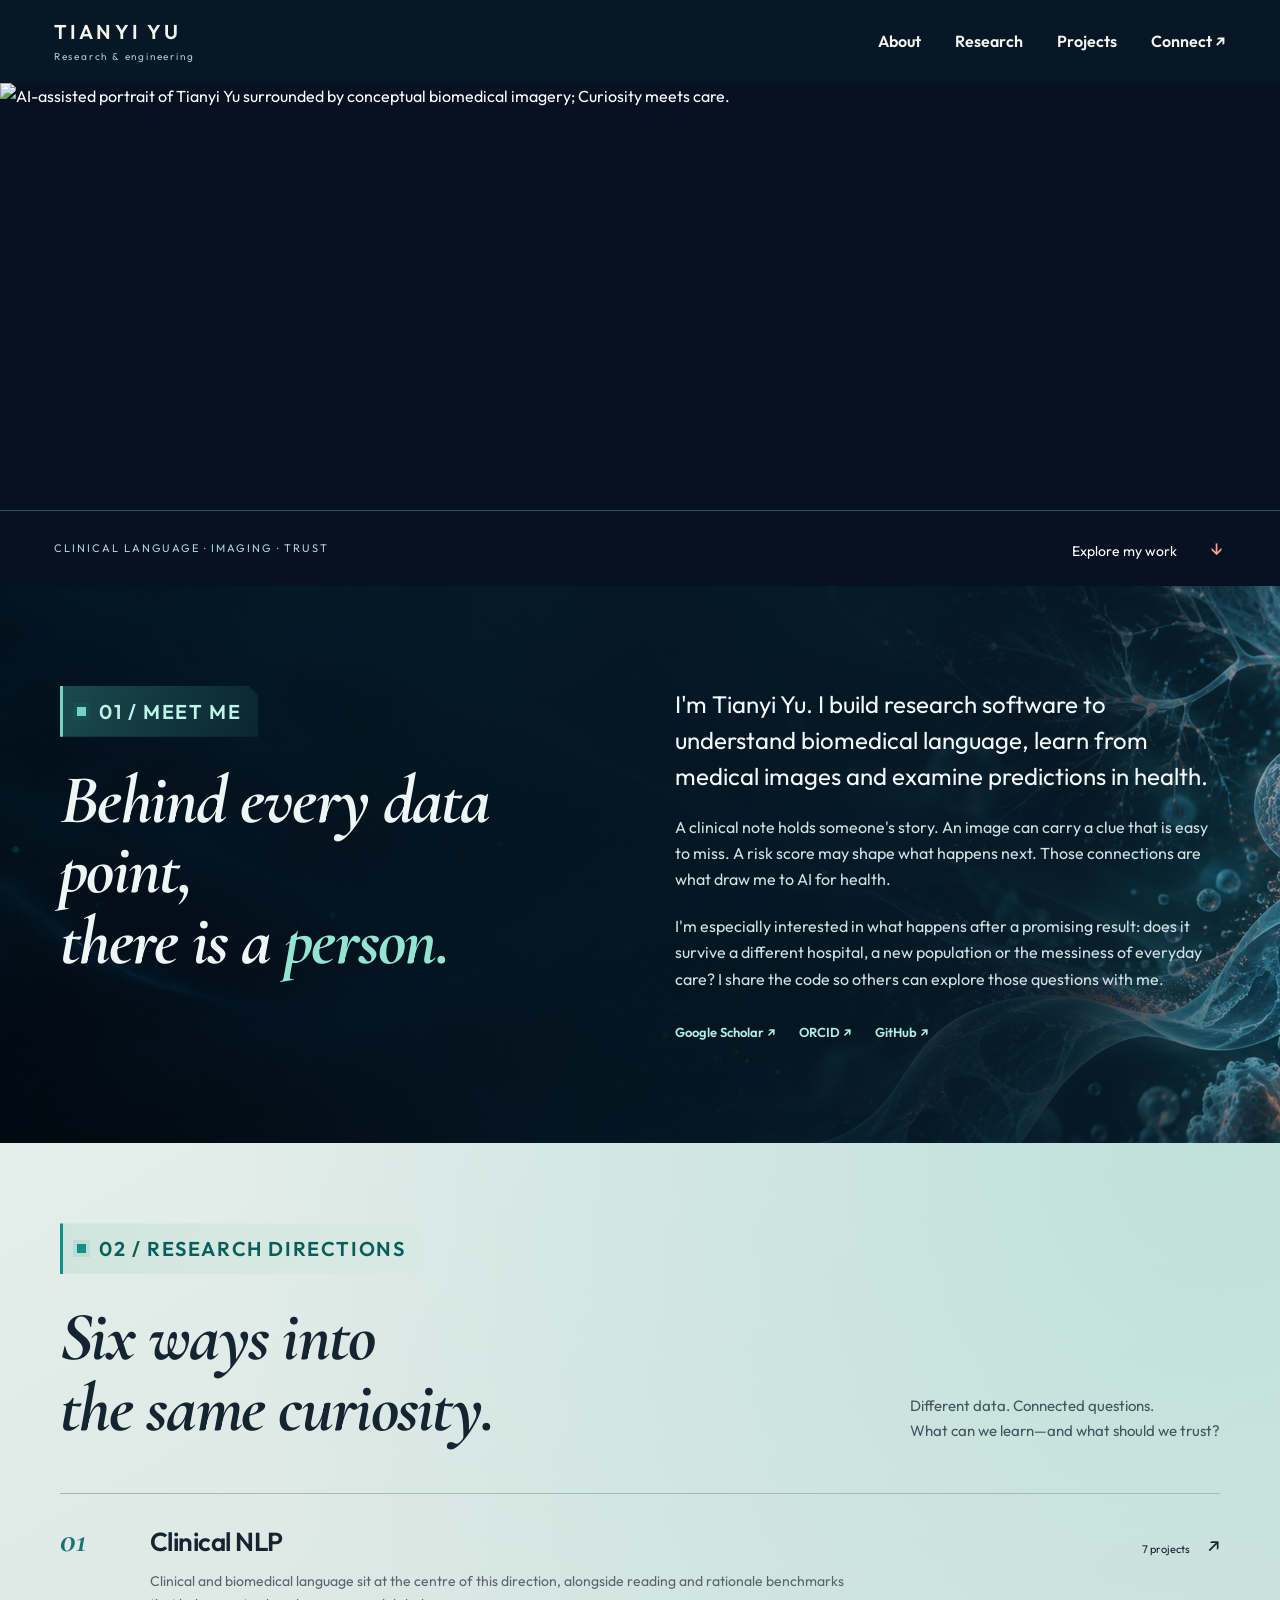
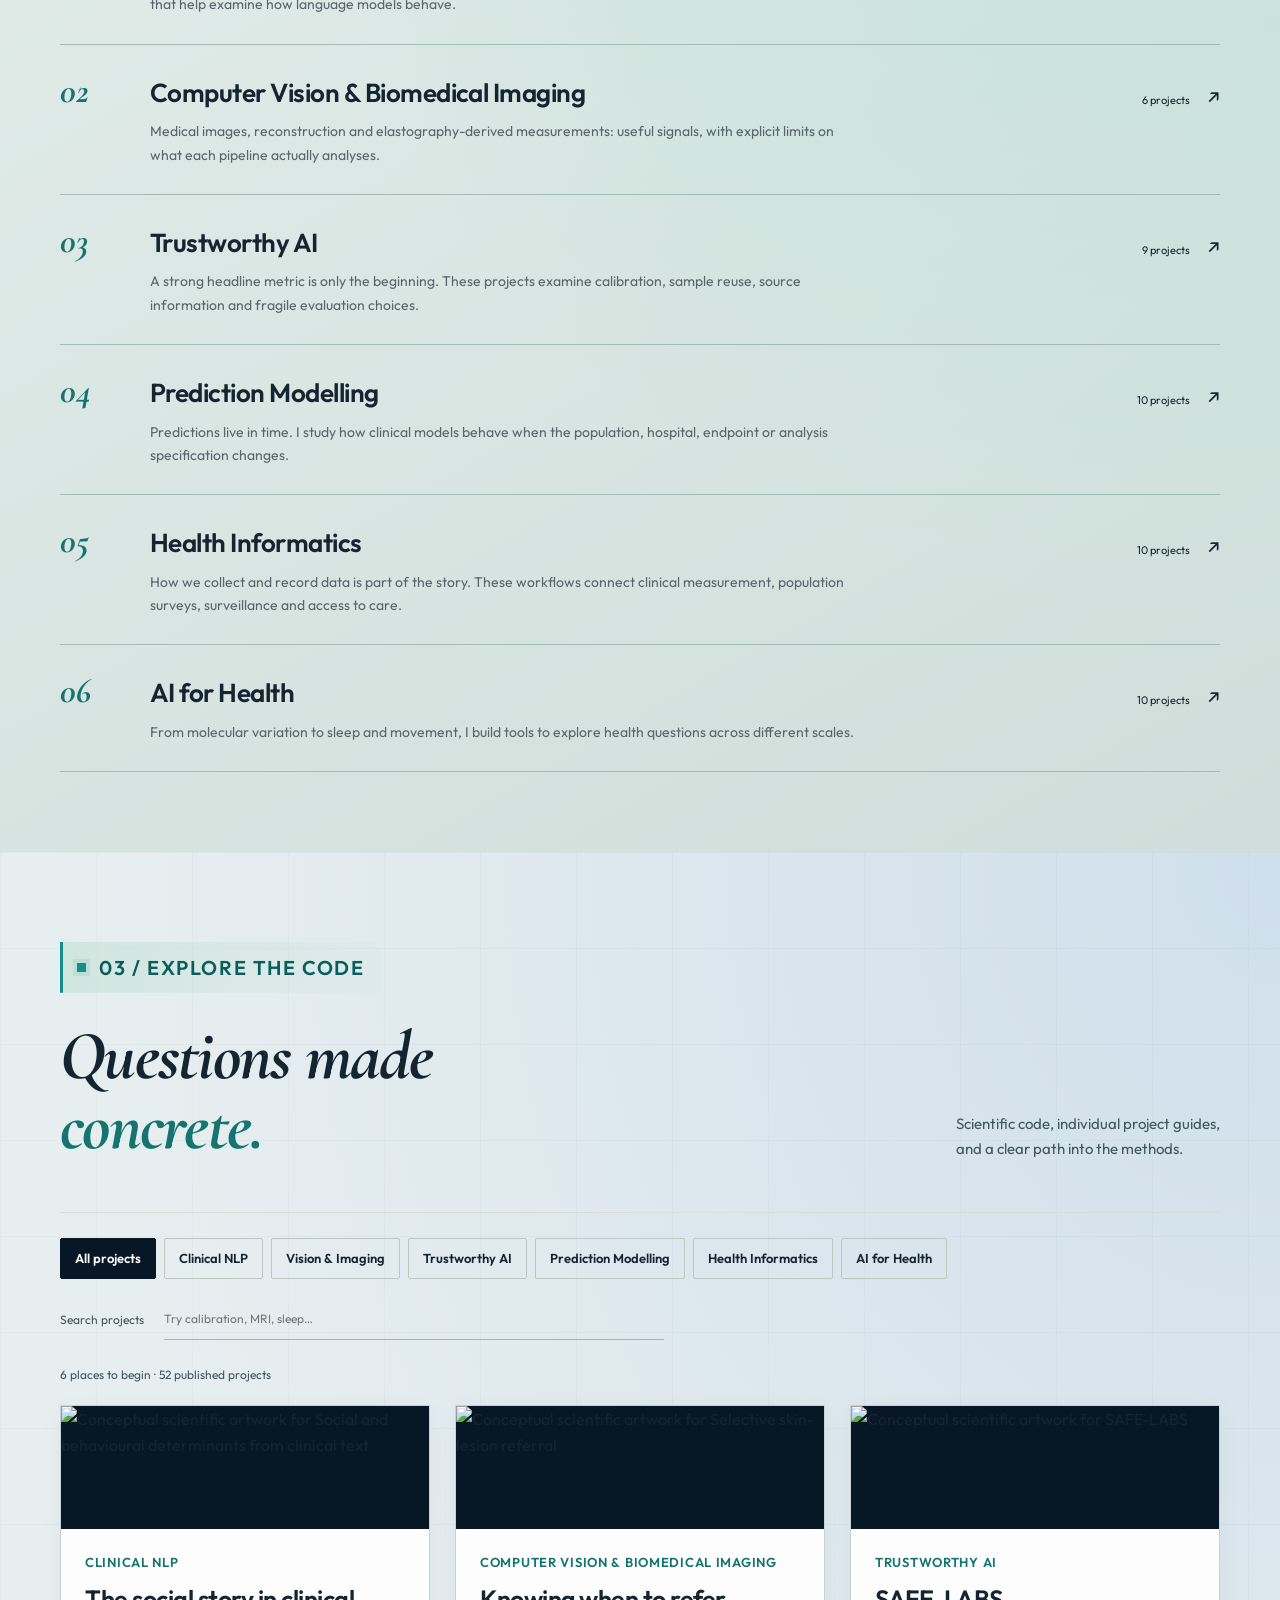
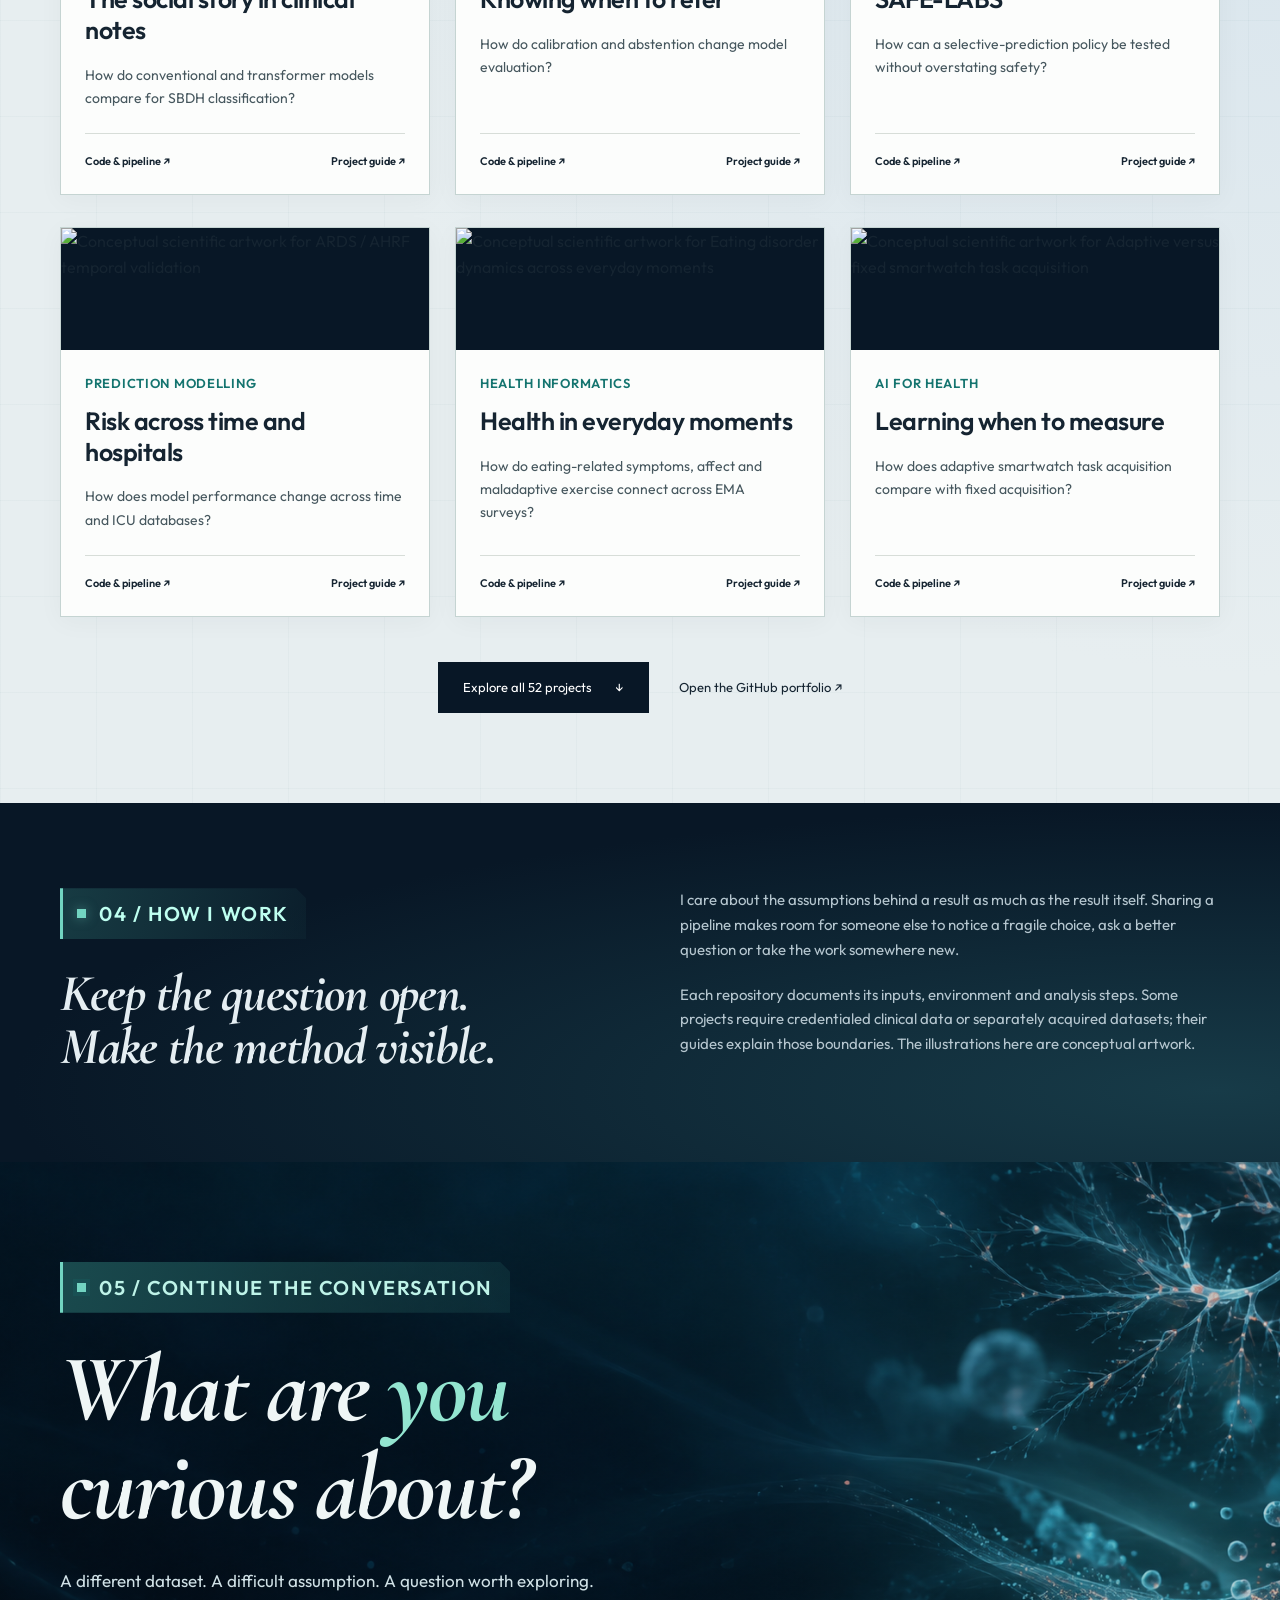
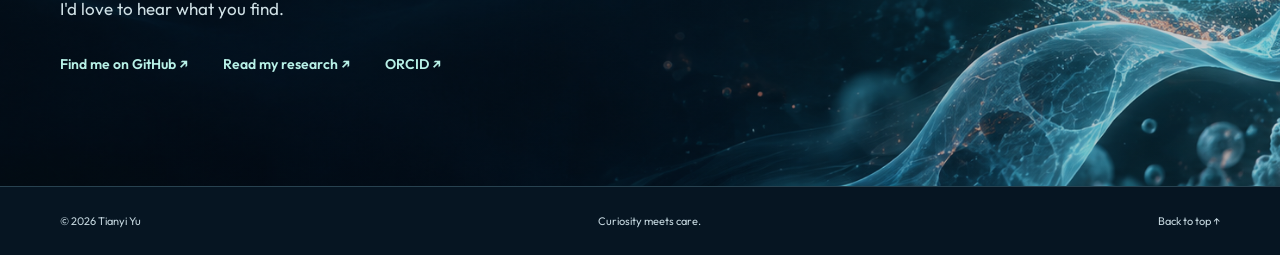
==== commit 245cefb2: "Connect related research across a more balanced portfolio" ====
--- a/docs/index.html
+++ b/docs/index.html
@@ -14,64 +14,64 @@
 <div class="direction-list"><a class="direction-row" href="#work" data-direction="Clinical NLP"><span class="direction-number">01</span><div><h3>Clinical NLP</h3><p>Clinical and biomedical language sit at the centre of this direction, alongside reading and rationale benchmarks that help examine how language models behave.</p></div><span class="direction-count">7 projects <span aria-hidden="true">↗</span></span></a>
 <a class="direction-row" href="#work" data-direction="Computer Vision &amp; Biomedical Imaging"><span class="direction-number">02</span><div><h3>Computer Vision &amp; Biomedical Imaging</h3><p>Medical images, reconstruction and elastography-derived measurements: useful signals, with explicit limits on what each pipeline actually analyses.</p></div><span class="direction-count">6 projects <span aria-hidden="true">↗</span></span></a>
 <a class="direction-row" href="#work" data-direction="Trustworthy AI"><span class="direction-number">03</span><div><h3>Trustworthy AI</h3><p>A strong headline metric is only the beginning. These projects examine calibration, sample reuse, source information and fragile evaluation choices.</p></div><span class="direction-count">9 projects <span aria-hidden="true">↗</span></span></a>
-<a class="direction-row" href="#work" data-direction="Prediction Modelling"><span class="direction-number">04</span><div><h3>Prediction Modelling</h3><p>Predictions live in time. I study how clinical models behave when the population, hospital, endpoint or analysis specification changes.</p></div><span class="direction-count">11 projects <span aria-hidden="true">↗</span></span></a>
+<a class="direction-row" href="#work" data-direction="Prediction Modelling"><span class="direction-number">04</span><div><h3>Prediction Modelling</h3><p>Predictions live in time. I study how clinical models behave when the population, hospital, endpoint or analysis specification changes.</p></div><span class="direction-count">10 projects <span aria-hidden="true">↗</span></span></a>
 <a class="direction-row" href="#work" data-direction="Health Informatics"><span class="direction-number">05</span><div><h3>Health Informatics</h3><p>How we collect and record data is part of the story. These workflows connect clinical measurement, population surveys, surveillance and access to care.</p></div><span class="direction-count">10 projects <span aria-hidden="true">↗</span></span></a>
-<a class="direction-row" href="#work" data-direction="AI for Health"><span class="direction-number">06</span><div><h3>AI for Health</h3><p>From molecular variation to sleep and movement, I build tools to explore health questions across different scales.</p></div><span class="direction-count">9 projects <span aria-hidden="true">↗</span></span></a></div></div></section>
+<a class="direction-row" href="#work" data-direction="AI for Health"><span class="direction-number">06</span><div><h3>AI for Health</h3><p>From molecular variation to sleep and movement, I build tools to explore health questions across different scales.</p></div><span class="direction-count">10 projects <span aria-hidden="true">↗</span></span></a></div></div></section>
 <section id="work" class="work wrap"><div class="section-head"><div><p class="eyebrow">03 / EXPLORE THE CODE</p><h2>Questions made<br><em>concrete.</em></h2></div><p>Scientific code, individual project guides,<br>and a clear path into the methods.</p></div>
 <div class="controls"><div class="filters" role="group" aria-label="Filter projects by research direction"><button type="button" class="active" aria-pressed="true" data-filter="All">All projects</button><button type="button" aria-pressed="false" data-filter="Clinical NLP">Clinical NLP</button><button type="button" aria-pressed="false" data-filter="Computer Vision &amp; Biomedical Imaging">Vision &amp; Imaging</button><button type="button" aria-pressed="false" data-filter="Trustworthy AI">Trustworthy AI</button><button type="button" aria-pressed="false" data-filter="Prediction Modelling">Prediction Modelling</button><button type="button" aria-pressed="false" data-filter="Health Informatics">Health Informatics</button><button type="button" aria-pressed="false" data-filter="AI for Health">AI for Health</button></div><label class="search">Search projects<input type="search" id="search" placeholder="Try calibration, MRI, sleep…" autocomplete="off"></label></div>
 <p id="results-status" class="results-status" aria-live="polite">52 published projects</p>
-<div class="project-grid"><article class="project" data-area="Clinical NLP" data-search="social and behavioural determinants from clinical text mimic_sbdh how do conventional and transformer models compare for sbdh classification? clinical nlp  "><a class="project-image-link" href="https://github.com/terry0809000/MIMIC_SBDH" aria-label="Explore Social and behavioural determinants from clinical text"><img src="https://raw.githubusercontent.com/terry0809000/MIMIC_SBDH/main/assets/project-cover.png" alt="Conceptual scientific artwork for Social and behavioural determinants from clinical text" loading="lazy" width="900" height="300"></a><div class="project-body"><p class="project-area">Clinical NLP</p><h3><a href="https://github.com/terry0809000/MIMIC_SBDH">The social story in clinical notes</a></h3><p>How do conventional and transformer models compare for SBDH classification?</p><div class="project-links"><a href="https://github.com/terry0809000/MIMIC_SBDH">Code &amp; pipeline ↗</a><a href="https://github.com/terry0809000/research-portfolio/blob/main/pipelines/MIMIC_SBDH.md">Project guide ↗</a></div></div></article>
-<article class="project" data-area="Computer Vision &amp; Biomedical Imaging" data-search="selective skin-lesion referral ham10000-trustworthy-skin-ai how do calibration and abstention change model evaluation? computer vision &amp; biomedical imaging  "><a class="project-image-link" href="https://github.com/terry0809000/ham10000-trustworthy-skin-ai" aria-label="Explore Selective skin-lesion referral"><img src="https://raw.githubusercontent.com/terry0809000/ham10000-trustworthy-skin-ai/main/assets/project-cover.png" alt="Conceptual scientific artwork for Selective skin-lesion referral" loading="lazy" width="900" height="300"></a><div class="project-body"><p class="project-area">Computer Vision &amp; Biomedical Imaging</p><h3><a href="https://github.com/terry0809000/ham10000-trustworthy-skin-ai">Knowing when to refer</a></h3><p>How do calibration and abstention change model evaluation?</p><div class="project-links"><a href="https://github.com/terry0809000/ham10000-trustworthy-skin-ai">Code &amp; pipeline ↗</a><a href="https://github.com/terry0809000/research-portfolio/blob/main/pipelines/ham10000-trustworthy-skin-ai.md">Project guide ↗</a></div></div></article>
-<article class="project" data-area="Trustworthy AI" data-search="safe-labs safelabs-icu-lab-deferral how can a selective-prediction policy be tested without overstating safety? trustworthy ai  "><a class="project-image-link" href="https://github.com/terry0809000/safelabs-icu-lab-deferral" aria-label="Explore SAFE-LABS"><img src="https://raw.githubusercontent.com/terry0809000/safelabs-icu-lab-deferral/main/assets/project-cover.png" alt="Conceptual scientific artwork for SAFE-LABS" loading="lazy" width="900" height="300"></a><div class="project-body"><p class="project-area">Trustworthy AI</p><h3><a href="https://github.com/terry0809000/safelabs-icu-lab-deferral">SAFE-LABS</a></h3><p>How can a selective-prediction policy be tested without overstating safety?</p><div class="project-links"><a href="https://github.com/terry0809000/safelabs-icu-lab-deferral">Code &amp; pipeline ↗</a><a href="https://github.com/terry0809000/research-portfolio/blob/main/pipelines/safelabs-icu-lab-deferral.md">Project guide ↗</a></div></div></article>
-<article class="project" data-area="Prediction Modelling" data-search="ards / ahrf temporal validation ards-ahrf-ehr-temporal-validation how does model performance change across time and icu databases? prediction modelling  "><a class="project-image-link" href="https://github.com/terry0809000/ards-ahrf-ehr-temporal-validation" aria-label="Explore ARDS / AHRF temporal validation"><img src="https://raw.githubusercontent.com/terry0809000/ards-ahrf-ehr-temporal-validation/main/assets/project-cover.png" alt="Conceptual scientific artwork for ARDS / AHRF temporal validation" loading="lazy" width="900" height="300"></a><div class="project-body"><p class="project-area">Prediction Modelling</p><h3><a href="https://github.com/terry0809000/ards-ahrf-ehr-temporal-validation">Risk across time and hospitals</a></h3><p>How does model performance change across time and ICU databases?</p><div class="project-links"><a href="https://github.com/terry0809000/ards-ahrf-ehr-temporal-validation">Code &amp; pipeline ↗</a><a href="https://github.com/terry0809000/research-portfolio/blob/main/pipelines/ards-ahrf-ehr-temporal-validation.md">Project guide ↗</a></div></div></article>
-<article class="project" data-area="Health Informatics" data-search="eating disorder dynamics across everyday moments eatingdisordermlvar how do eating-related symptoms, affect and maladaptive exercise connect across ema surveys? health informatics  "><a class="project-image-link" href="https://github.com/terry0809000/eatingdisordermlvar" aria-label="Explore Eating disorder dynamics across everyday moments"><img src="https://raw.githubusercontent.com/terry0809000/eatingdisordermlvar/main/assets/project-cover.png" alt="Conceptual scientific artwork for Eating disorder dynamics across everyday moments" loading="lazy" width="900" height="300"></a><div class="project-body"><p class="project-area">Health Informatics</p><h3><a href="https://github.com/terry0809000/eatingdisordermlvar">Health in everyday moments</a></h3><p>How do eating-related symptoms, affect and maladaptive exercise connect across EMA surveys?</p><div class="project-links"><a href="https://github.com/terry0809000/eatingdisordermlvar">Code &amp; pipeline ↗</a><a href="https://github.com/terry0809000/research-portfolio/blob/main/pipelines/eatingdisordermlvar.md">Project guide ↗</a></div></div></article>
-<article class="project" data-area="AI for Health" data-search="adaptive versus fixed smartwatch task acquisition pads-adaptive-acquisition how does adaptive smartwatch task acquisition compare with fixed acquisition? ai for health  "><a class="project-image-link" href="https://github.com/terry0809000/pads-adaptive-acquisition" aria-label="Explore Adaptive versus fixed smartwatch task acquisition"><img src="https://raw.githubusercontent.com/terry0809000/pads-adaptive-acquisition/main/assets/project-cover.png" alt="Conceptual scientific artwork for Adaptive versus fixed smartwatch task acquisition" loading="lazy" width="900" height="300"></a><div class="project-body"><p class="project-area">AI for Health</p><h3><a href="https://github.com/terry0809000/pads-adaptive-acquisition">Learning when to measure</a></h3><p>How does adaptive smartwatch task acquisition compare with fixed acquisition?</p><div class="project-links"><a href="https://github.com/terry0809000/pads-adaptive-acquisition">Code &amp; pipeline ↗</a><a href="https://github.com/terry0809000/research-portfolio/blob/main/pipelines/pads-adaptive-acquisition.md">Project guide ↗</a></div></div></article>
+<div class="project-grid"><article class="project" data-area="Clinical NLP" data-search="social and behavioural determinants from clinical text mimic_sbdh how do conventional and transformer models compare for sbdh classification? clinical nlp "><a class="project-image-link" href="https://github.com/terry0809000/MIMIC_SBDH" aria-label="Explore Social and behavioural determinants from clinical text"><img src="https://raw.githubusercontent.com/terry0809000/MIMIC_SBDH/main/assets/project-cover.png" alt="Conceptual scientific artwork for Social and behavioural determinants from clinical text" loading="lazy" width="900" height="300"></a><div class="project-body"><p class="project-area">Clinical NLP</p><h3><a href="https://github.com/terry0809000/MIMIC_SBDH">The social story in clinical notes</a></h3><p>How do conventional and transformer models compare for SBDH classification?</p><div class="project-links"><a href="https://github.com/terry0809000/MIMIC_SBDH">Code &amp; pipeline ↗</a><a href="https://github.com/terry0809000/research-portfolio/blob/main/pipelines/MIMIC_SBDH.md">Project guide ↗</a></div></div></article>
+<article class="project" data-area="Computer Vision &amp; Biomedical Imaging" data-search="selective skin-lesion referral ham10000-trustworthy-skin-ai how do calibration and abstention change model evaluation? computer vision &amp; biomedical imaging "><a class="project-image-link" href="https://github.com/terry0809000/ham10000-trustworthy-skin-ai" aria-label="Explore Selective skin-lesion referral"><img src="https://raw.githubusercontent.com/terry0809000/ham10000-trustworthy-skin-ai/main/assets/project-cover.png" alt="Conceptual scientific artwork for Selective skin-lesion referral" loading="lazy" width="900" height="300"></a><div class="project-body"><p class="project-area">Computer Vision &amp; Biomedical Imaging</p><h3><a href="https://github.com/terry0809000/ham10000-trustworthy-skin-ai">Knowing when to refer</a></h3><p>How do calibration and abstention change model evaluation?</p><div class="project-links"><a href="https://github.com/terry0809000/ham10000-trustworthy-skin-ai">Code &amp; pipeline ↗</a><a href="https://github.com/terry0809000/research-portfolio/blob/main/pipelines/ham10000-trustworthy-skin-ai.md">Project guide ↗</a></div></div></article>
+<article class="project" data-area="Trustworthy AI" data-search="safe-labs safelabs-icu-lab-deferral how can a selective-prediction policy be tested without overstating safety? trustworthy ai "><a class="project-image-link" href="https://github.com/terry0809000/safelabs-icu-lab-deferral" aria-label="Explore SAFE-LABS"><img src="https://raw.githubusercontent.com/terry0809000/safelabs-icu-lab-deferral/main/assets/project-cover.png" alt="Conceptual scientific artwork for SAFE-LABS" loading="lazy" width="900" height="300"></a><div class="project-body"><p class="project-area">Trustworthy AI</p><h3><a href="https://github.com/terry0809000/safelabs-icu-lab-deferral">SAFE-LABS</a></h3><p>How can a selective-prediction policy be tested without overstating safety?</p><div class="project-links"><a href="https://github.com/terry0809000/safelabs-icu-lab-deferral">Code &amp; pipeline ↗</a><a href="https://github.com/terry0809000/research-portfolio/blob/main/pipelines/safelabs-icu-lab-deferral.md">Project guide ↗</a></div></div></article>
+<article class="project" data-area="Prediction Modelling" data-search="ards / ahrf temporal validation ards-ahrf-ehr-temporal-validation how does model performance change across time and icu databases? prediction modelling "><a class="project-image-link" href="https://github.com/terry0809000/ards-ahrf-ehr-temporal-validation" aria-label="Explore ARDS / AHRF temporal validation"><img src="https://raw.githubusercontent.com/terry0809000/ards-ahrf-ehr-temporal-validation/main/assets/project-cover.png" alt="Conceptual scientific artwork for ARDS / AHRF temporal validation" loading="lazy" width="900" height="300"></a><div class="project-body"><p class="project-area">Prediction Modelling</p><h3><a href="https://github.com/terry0809000/ards-ahrf-ehr-temporal-validation">Risk across time and hospitals</a></h3><p>How does model performance change across time and ICU databases?</p><div class="project-links"><a href="https://github.com/terry0809000/ards-ahrf-ehr-temporal-validation">Code &amp; pipeline ↗</a><a href="https://github.com/terry0809000/research-portfolio/blob/main/pipelines/ards-ahrf-ehr-temporal-validation.md">Project guide ↗</a></div></div></article>
+<article class="project" data-area="Health Informatics" data-search="eating disorder dynamics across everyday moments eatingdisordermlvar how do eating-related symptoms, affect and maladaptive exercise connect across ema surveys? health informatics "><a class="project-image-link" href="https://github.com/terry0809000/eatingdisordermlvar" aria-label="Explore Eating disorder dynamics across everyday moments"><img src="https://raw.githubusercontent.com/terry0809000/eatingdisordermlvar/main/assets/project-cover.png" alt="Conceptual scientific artwork for Eating disorder dynamics across everyday moments" loading="lazy" width="900" height="300"></a><div class="project-body"><p class="project-area">Health Informatics</p><h3><a href="https://github.com/terry0809000/eatingdisordermlvar">Health in everyday moments</a></h3><p>How do eating-related symptoms, affect and maladaptive exercise connect across EMA surveys?</p><div class="project-links"><a href="https://github.com/terry0809000/eatingdisordermlvar">Code &amp; pipeline ↗</a><a href="https://github.com/terry0809000/research-portfolio/blob/main/pipelines/eatingdisordermlvar.md">Project guide ↗</a></div></div></article>
+<article class="project" data-area="AI for Health" data-search="adaptive versus fixed smartwatch task acquisition pads-adaptive-acquisition how does adaptive smartwatch task acquisition compare with fixed acquisition? ai for health "><a class="project-image-link" href="https://github.com/terry0809000/pads-adaptive-acquisition" aria-label="Explore Adaptive versus fixed smartwatch task acquisition"><img src="https://raw.githubusercontent.com/terry0809000/pads-adaptive-acquisition/main/assets/project-cover.png" alt="Conceptual scientific artwork for Adaptive versus fixed smartwatch task acquisition" loading="lazy" width="900" height="300"></a><div class="project-body"><p class="project-area">AI for Health</p><h3><a href="https://github.com/terry0809000/pads-adaptive-acquisition">Learning when to measure</a></h3><p>How does adaptive smartwatch task acquisition compare with fixed acquisition?</p><div class="project-links"><a href="https://github.com/terry0809000/pads-adaptive-acquisition">Code &amp; pipeline ↗</a><a href="https://github.com/terry0809000/research-portfolio/blob/main/pipelines/pads-adaptive-acquisition.md">Project guide ↗</a></div></div></article>
 <article class="project" data-area="Clinical NLP" data-search="beyond macro-f1 beyond-macro-f1-pubmed-rct-public does better classification imply better calibration and perturbation consistency? clinical nlp trustworthy ai biomedical text classification and calibration"><a class="project-image-link" href="https://github.com/terry0809000/beyond-macro-f1-pubmed-rct-public" aria-label="Explore Beyond Macro-F1"><img src="https://raw.githubusercontent.com/terry0809000/beyond-macro-f1-pubmed-rct-public/main/assets/project-cover.png" alt="Conceptual scientific artwork for Beyond Macro-F1" loading="lazy" width="900" height="300"></a><div class="project-body"><p class="project-area">Clinical NLP · Trustworthy AI</p><h3><a href="https://github.com/terry0809000/beyond-macro-f1-pubmed-rct-public">Looking beyond Macro-F1</a></h3><p>Does better classification imply better calibration and perturbation consistency?</p><div class="project-links"><a href="https://github.com/terry0809000/beyond-macro-f1-pubmed-rct-public">Code &amp; pipeline ↗</a><a href="https://github.com/terry0809000/research-portfolio/blob/main/pipelines/beyond-macro-f1-pubmed-rct-public.md">Project guide ↗</a></div></div></article>
-<article class="project" data-area="AI for Health" data-search="trace-fib trace-fib-pipeline how do normalization and study weighting affect cross-organ transfer? ai for health  "><a class="project-image-link" href="https://github.com/terry0809000/trace-fib-pipeline" aria-label="Explore TRACE-Fib"><img src="https://raw.githubusercontent.com/terry0809000/trace-fib-pipeline/main/assets/project-cover.png" alt="Conceptual scientific artwork for TRACE-Fib" loading="lazy" width="900" height="300"></a><div class="project-body"><p class="project-area">AI for Health</p><h3><a href="https://github.com/terry0809000/trace-fib-pipeline">TRACE-Fib</a></h3><p>How do normalization and study weighting affect cross-organ transfer?</p><div class="project-links"><a href="https://github.com/terry0809000/trace-fib-pipeline">Code &amp; pipeline ↗</a><a href="https://github.com/terry0809000/research-portfolio/blob/main/pipelines/trace-fib-pipeline.md">Project guide ↗</a></div></div></article>
+<article class="project" data-area="AI for Health" data-search="trace-fib trace-fib-pipeline how do normalization and study weighting affect cross-organ transfer? ai for health "><a class="project-image-link" href="https://github.com/terry0809000/trace-fib-pipeline" aria-label="Explore TRACE-Fib"><img src="https://raw.githubusercontent.com/terry0809000/trace-fib-pipeline/main/assets/project-cover.png" alt="Conceptual scientific artwork for TRACE-Fib" loading="lazy" width="900" height="300"></a><div class="project-body"><p class="project-area">AI for Health</p><h3><a href="https://github.com/terry0809000/trace-fib-pipeline">TRACE-Fib</a></h3><p>How do normalization and study weighting affect cross-organ transfer?</p><div class="project-links"><a href="https://github.com/terry0809000/trace-fib-pipeline">Code &amp; pipeline ↗</a><a href="https://github.com/terry0809000/research-portfolio/blob/main/pipelines/trace-fib-pipeline.md">Project guide ↗</a></div></div></article>
 <article class="project" data-area="Clinical NLP" data-search="reading dynamics with zuco 2.0 zuco2-scientific-ml-pipeline can lexical and early-fixation features predict later processing load? clinical nlp ai for health reading, lexical features and eye tracking; not a clinical cohort"><a class="project-image-link" href="https://github.com/terry0809000/zuco2-scientific-ml-pipeline" aria-label="Explore Reading dynamics with ZuCo 2.0"><img src="https://raw.githubusercontent.com/terry0809000/zuco2-scientific-ml-pipeline/main/assets/project-cover.png" alt="Conceptual scientific artwork for Reading dynamics with ZuCo 2.0" loading="lazy" width="900" height="300"></a><div class="project-body"><p class="project-area">Clinical NLP · AI for Health</p><h3><a href="https://github.com/terry0809000/zuco2-scientific-ml-pipeline">Reading dynamics with ZuCo 2.0</a></h3><p>Can lexical and early-fixation features predict later processing load?</p><div class="project-links"><a href="https://github.com/terry0809000/zuco2-scientific-ml-pipeline">Code &amp; pipeline ↗</a><a href="https://github.com/terry0809000/research-portfolio/blob/main/pipelines/zuco2-scientific-ml-pipeline.md">Project guide ↗</a></div></div></article>
 <article class="project" data-area="Health Informatics" data-search="respiratory surveillance bmc-dm-prediction-one-week can aggregate surveillance signals anticipate next-week escalation? health informatics ai for health public-health surveillance and rolling forecasts"><a class="project-image-link" href="https://github.com/terry0809000/bmc-dm-prediction-one-week" aria-label="Explore Respiratory surveillance"><img src="https://raw.githubusercontent.com/terry0809000/bmc-dm-prediction-one-week/main/assets/project-cover.png" alt="Conceptual scientific artwork for Respiratory surveillance" loading="lazy" width="900" height="300"></a><div class="project-body"><p class="project-area">Health Informatics · AI for Health</p><h3><a href="https://github.com/terry0809000/bmc-dm-prediction-one-week">Respiratory surveillance</a></h3><p>Can aggregate surveillance signals anticipate next-week escalation?</p><div class="project-links"><a href="https://github.com/terry0809000/bmc-dm-prediction-one-week">Code &amp; pipeline ↗</a><a href="https://github.com/terry0809000/research-portfolio/blob/main/pipelines/bmc-dm-prediction-one-week.md">Project guide ↗</a></div></div></article>
-<article class="project" data-area="Prediction Modelling" data-search="temporal screening evaluation nhanes-temporal-diabetes-screening does model complexity improve probability estimation under temporal shift? prediction modelling  "><a class="project-image-link" href="https://github.com/terry0809000/nhanes-temporal-diabetes-screening" aria-label="Explore Temporal screening evaluation"><img src="https://raw.githubusercontent.com/terry0809000/nhanes-temporal-diabetes-screening/main/assets/project-cover.png" alt="Conceptual scientific artwork for Temporal screening evaluation" loading="lazy" width="900" height="300"></a><div class="project-body"><p class="project-area">Prediction Modelling</p><h3><a href="https://github.com/terry0809000/nhanes-temporal-diabetes-screening">Temporal screening evaluation</a></h3><p>Does model complexity improve probability estimation under temporal shift?</p><div class="project-links"><a href="https://github.com/terry0809000/nhanes-temporal-diabetes-screening">Code &amp; pipeline ↗</a><a href="https://github.com/terry0809000/research-portfolio/blob/main/pipelines/nhanes-temporal-diabetes-screening.md">Project guide ↗</a></div></div></article>
-<article class="project" data-area="Prediction Modelling" data-search="extubation transportability copd-asthma-extubation-transportability how does endpoint construction affect cross-database transport? prediction modelling  "><a class="project-image-link" href="https://github.com/terry0809000/copd-asthma-extubation-transportability" aria-label="Explore Extubation transportability"><img src="https://raw.githubusercontent.com/terry0809000/copd-asthma-extubation-transportability/main/assets/project-cover.png" alt="Conceptual scientific artwork for Extubation transportability" loading="lazy" width="900" height="300"></a><div class="project-body"><p class="project-area">Prediction Modelling</p><h3><a href="https://github.com/terry0809000/copd-asthma-extubation-transportability">Extubation transportability</a></h3><p>How does endpoint construction affect cross-database transport?</p><div class="project-links"><a href="https://github.com/terry0809000/copd-asthma-extubation-transportability">Code &amp; pipeline ↗</a><a href="https://github.com/terry0809000/research-portfolio/blob/main/pipelines/copd-asthma-extubation-transportability.md">Project guide ↗</a></div></div></article>
-<article class="project" data-area="Prediction Modelling" data-search="dynamic aki prediction aki-dynamic-prediction-deployment-gated how do temporal renal models behave under external transport? prediction modelling  "><a class="project-image-link" href="https://github.com/terry0809000/aki-dynamic-prediction-deployment-gated" aria-label="Explore Dynamic AKI prediction"><img src="https://raw.githubusercontent.com/terry0809000/aki-dynamic-prediction-deployment-gated/main/assets/project-cover.png" alt="Conceptual scientific artwork for Dynamic AKI prediction" loading="lazy" width="900" height="300"></a><div class="project-body"><p class="project-area">Prediction Modelling</p><h3><a href="https://github.com/terry0809000/aki-dynamic-prediction-deployment-gated">Dynamic AKI prediction</a></h3><p>How do temporal renal models behave under external transport?</p><div class="project-links"><a href="https://github.com/terry0809000/aki-dynamic-prediction-deployment-gated">Code &amp; pipeline ↗</a><a href="https://github.com/terry0809000/research-portfolio/blob/main/pipelines/aki-dynamic-prediction-deployment-gated.md">Project guide ↗</a></div></div></article>
-<article class="project" data-area="Clinical NLP" data-search="cross-corpus abstract classification biomedical-abstract-sentence-classification how do lightweight sentence classifiers transfer between corpora? clinical nlp  "><a class="project-image-link" href="https://github.com/terry0809000/biomedical-abstract-sentence-classification" aria-label="Explore Cross-corpus abstract classification"><img src="https://raw.githubusercontent.com/terry0809000/biomedical-abstract-sentence-classification/main/assets/project-cover.png" alt="Conceptual scientific artwork for Cross-corpus abstract classification" loading="lazy" width="900" height="300"></a><div class="project-body"><p class="project-area">Clinical NLP</p><h3><a href="https://github.com/terry0809000/biomedical-abstract-sentence-classification">Cross-corpus abstract classification</a></h3><p>How do lightweight sentence classifiers transfer between corpora?</p><div class="project-links"><a href="https://github.com/terry0809000/biomedical-abstract-sentence-classification">Code &amp; pipeline ↗</a><a href="https://github.com/terry0809000/research-portfolio/blob/main/pipelines/biomedical-abstract-sentence-classification.md">Project guide ↗</a></div></div></article>
-<article class="project" data-area="AI for Health" data-search="sleep-edf staging sleepingedf how do local context, channel choice and smoothing affect sleep staging? ai for health  "><a class="project-image-link" href="https://github.com/terry0809000/sleepingedf" aria-label="Explore Sleep-EDF staging"><img src="https://raw.githubusercontent.com/terry0809000/sleepingedf/main/assets/project-cover.png" alt="Conceptual scientific artwork for Sleep-EDF staging" loading="lazy" width="900" height="300"></a><div class="project-body"><p class="project-area">AI for Health</p><h3><a href="https://github.com/terry0809000/sleepingedf">Sleep-EDF staging</a></h3><p>How do local context, channel choice and smoothing affect sleep staging?</p><div class="project-links"><a href="https://github.com/terry0809000/sleepingedf">Code &amp; pipeline ↗</a><a href="https://github.com/terry0809000/research-portfolio/blob/main/pipelines/sleepingedf.md">Project guide ↗</a></div></div></article>
+<article class="project" data-area="Prediction Modelling" data-search="temporal screening evaluation nhanes-temporal-diabetes-screening does model complexity improve probability estimation under temporal shift? prediction modelling "><a class="project-image-link" href="https://github.com/terry0809000/nhanes-temporal-diabetes-screening" aria-label="Explore Temporal screening evaluation"><img src="https://raw.githubusercontent.com/terry0809000/nhanes-temporal-diabetes-screening/main/assets/project-cover.png" alt="Conceptual scientific artwork for Temporal screening evaluation" loading="lazy" width="900" height="300"></a><div class="project-body"><p class="project-area">Prediction Modelling</p><h3><a href="https://github.com/terry0809000/nhanes-temporal-diabetes-screening">Temporal screening evaluation</a></h3><p>Does model complexity improve probability estimation under temporal shift?</p><div class="project-links"><a href="https://github.com/terry0809000/nhanes-temporal-diabetes-screening">Code &amp; pipeline ↗</a><a href="https://github.com/terry0809000/research-portfolio/blob/main/pipelines/nhanes-temporal-diabetes-screening.md">Project guide ↗</a></div></div></article>
+<article class="project" data-area="Prediction Modelling" data-search="extubation transportability copd-asthma-extubation-transportability how does endpoint construction affect cross-database transport? prediction modelling "><a class="project-image-link" href="https://github.com/terry0809000/copd-asthma-extubation-transportability" aria-label="Explore Extubation transportability"><img src="https://raw.githubusercontent.com/terry0809000/copd-asthma-extubation-transportability/main/assets/project-cover.png" alt="Conceptual scientific artwork for Extubation transportability" loading="lazy" width="900" height="300"></a><div class="project-body"><p class="project-area">Prediction Modelling</p><h3><a href="https://github.com/terry0809000/copd-asthma-extubation-transportability">Extubation transportability</a></h3><p>How does endpoint construction affect cross-database transport?</p><div class="project-links"><a href="https://github.com/terry0809000/copd-asthma-extubation-transportability">Code &amp; pipeline ↗</a><a href="https://github.com/terry0809000/research-portfolio/blob/main/pipelines/copd-asthma-extubation-transportability.md">Project guide ↗</a></div></div></article>
+<article class="project" data-area="Prediction Modelling" data-search="dynamic aki prediction aki-dynamic-prediction-deployment-gated how do temporal renal models behave under external transport? prediction modelling "><a class="project-image-link" href="https://github.com/terry0809000/aki-dynamic-prediction-deployment-gated" aria-label="Explore Dynamic AKI prediction"><img src="https://raw.githubusercontent.com/terry0809000/aki-dynamic-prediction-deployment-gated/main/assets/project-cover.png" alt="Conceptual scientific artwork for Dynamic AKI prediction" loading="lazy" width="900" height="300"></a><div class="project-body"><p class="project-area">Prediction Modelling</p><h3><a href="https://github.com/terry0809000/aki-dynamic-prediction-deployment-gated">Dynamic AKI prediction</a></h3><p>How do temporal renal models behave under external transport?</p><div class="project-links"><a href="https://github.com/terry0809000/aki-dynamic-prediction-deployment-gated">Code &amp; pipeline ↗</a><a href="https://github.com/terry0809000/research-portfolio/blob/main/pipelines/aki-dynamic-prediction-deployment-gated.md">Project guide ↗</a></div></div></article>
+<article class="project" data-area="Clinical NLP" data-search="cross-corpus abstract classification biomedical-abstract-sentence-classification how do lightweight sentence classifiers transfer between corpora? clinical nlp "><a class="project-image-link" href="https://github.com/terry0809000/biomedical-abstract-sentence-classification" aria-label="Explore Cross-corpus abstract classification"><img src="https://raw.githubusercontent.com/terry0809000/biomedical-abstract-sentence-classification/main/assets/project-cover.png" alt="Conceptual scientific artwork for Cross-corpus abstract classification" loading="lazy" width="900" height="300"></a><div class="project-body"><p class="project-area">Clinical NLP</p><h3><a href="https://github.com/terry0809000/biomedical-abstract-sentence-classification">Cross-corpus abstract classification</a></h3><p>How do lightweight sentence classifiers transfer between corpora?</p><div class="project-links"><a href="https://github.com/terry0809000/biomedical-abstract-sentence-classification">Code &amp; pipeline ↗</a><a href="https://github.com/terry0809000/research-portfolio/blob/main/pipelines/biomedical-abstract-sentence-classification.md">Project guide ↗</a></div></div></article>
+<article class="project" data-area="AI for Health" data-search="sleep-edf staging sleepingedf how do local context, channel choice and smoothing affect sleep staging? ai for health "><a class="project-image-link" href="https://github.com/terry0809000/sleepingedf" aria-label="Explore Sleep-EDF staging"><img src="https://raw.githubusercontent.com/terry0809000/sleepingedf/main/assets/project-cover.png" alt="Conceptual scientific artwork for Sleep-EDF staging" loading="lazy" width="900" height="300"></a><div class="project-body"><p class="project-area">AI for Health</p><h3><a href="https://github.com/terry0809000/sleepingedf">Sleep-EDF staging</a></h3><p>How do local context, channel choice and smoothing affect sleep staging?</p><div class="project-links"><a href="https://github.com/terry0809000/sleepingedf">Code &amp; pipeline ↗</a><a href="https://github.com/terry0809000/research-portfolio/blob/main/pipelines/sleepingedf.md">Project guide ↗</a></div></div></article>
 <article class="project" data-area="Clinical NLP" data-search="rationale reliability audit hatespeechcheck do supporting rationales remain faithful and robust? clinical nlp trustworthy ai general nlp rationale benchmark; not clinical text"><a class="project-image-link" href="https://github.com/terry0809000/hatespeechcheck" aria-label="Explore Rationale reliability audit"><img src="https://raw.githubusercontent.com/terry0809000/hatespeechcheck/main/assets/project-cover.png" alt="Conceptual scientific artwork for Rationale reliability audit" loading="lazy" width="900" height="300"></a><div class="project-body"><p class="project-area">Clinical NLP · Trustworthy AI</p><h3><a href="https://github.com/terry0809000/hatespeechcheck">Rationale reliability audit</a></h3><p>Do supporting rationales remain faithful and robust?</p><div class="project-links"><a href="https://github.com/terry0809000/hatespeechcheck">Code &amp; pipeline ↗</a><a href="https://github.com/terry0809000/research-portfolio/blob/main/pipelines/hatespeechcheck.md">Project guide ↗</a></div></div></article>
-<article class="project" data-area="Health Informatics" data-search="healthcare access and glucose-testing gaps brfss-glucose-testing-access how do healthcare access and glucose-testing gaps vary in public-use survey data? health informatics  "><a class="project-image-link" href="https://github.com/terry0809000/brfss-glucose-testing-access" aria-label="Explore Healthcare access and glucose-testing gaps"><img src="https://raw.githubusercontent.com/terry0809000/brfss-glucose-testing-access/main/assets/project-cover.png" alt="Conceptual scientific artwork for Healthcare access and glucose-testing gaps" loading="lazy" width="900" height="300"></a><div class="project-body"><p class="project-area">Health Informatics</p><h3><a href="https://github.com/terry0809000/brfss-glucose-testing-access">Healthcare access and glucose-testing gaps</a></h3><p>How do healthcare access and glucose-testing gaps vary in public-use survey data?</p><div class="project-links"><a href="https://github.com/terry0809000/brfss-glucose-testing-access">Code &amp; pipeline ↗</a><a href="https://github.com/terry0809000/research-portfolio/blob/main/pipelines/brfss-glucose-testing-access.md">Project guide ↗</a></div></div></article>
-<article class="project" data-area="AI for Health" data-search="preprocessing sensitivity of glomerular bex3 prioritisation dkd-bex3-preprocessing how sensitive is glomerular bex3 prioritisation to preprocessing choices? ai for health  "><a class="project-image-link" href="https://github.com/terry0809000/dkd-bex3-preprocessing" aria-label="Explore Preprocessing sensitivity of glomerular BEX3 prioritisation"><img src="https://raw.githubusercontent.com/terry0809000/dkd-bex3-preprocessing/main/assets/project-cover.png" alt="Conceptual scientific artwork for Preprocessing sensitivity of glomerular BEX3 prioritisation" loading="lazy" width="900" height="300"></a><div class="project-body"><p class="project-area">AI for Health</p><h3><a href="https://github.com/terry0809000/dkd-bex3-preprocessing">Preprocessing sensitivity of glomerular BEX3 prioritisation</a></h3><p>How sensitive is glomerular BEX3 prioritisation to preprocessing choices?</p><div class="project-links"><a href="https://github.com/terry0809000/dkd-bex3-preprocessing">Code &amp; pipeline ↗</a><a href="https://github.com/terry0809000/research-portfolio/blob/main/pipelines/dkd-bex3-preprocessing.md">Project guide ↗</a></div></div></article>
+<article class="project" data-area="Health Informatics" data-search="healthcare access and glucose-testing gaps brfss-glucose-testing-access how do healthcare access and glucose-testing gaps vary in public-use survey data? health informatics "><a class="project-image-link" href="https://github.com/terry0809000/brfss-glucose-testing-access" aria-label="Explore Healthcare access and glucose-testing gaps"><img src="https://raw.githubusercontent.com/terry0809000/brfss-glucose-testing-access/main/assets/project-cover.png" alt="Conceptual scientific artwork for Healthcare access and glucose-testing gaps" loading="lazy" width="900" height="300"></a><div class="project-body"><p class="project-area">Health Informatics</p><h3><a href="https://github.com/terry0809000/brfss-glucose-testing-access">Healthcare access and glucose-testing gaps</a></h3><p>How do healthcare access and glucose-testing gaps vary in public-use survey data?</p><div class="project-links"><a href="https://github.com/terry0809000/brfss-glucose-testing-access">Code &amp; pipeline ↗</a><a href="https://github.com/terry0809000/research-portfolio/blob/main/pipelines/brfss-glucose-testing-access.md">Project guide ↗</a></div></div></article>
+<article class="project" data-area="AI for Health" data-search="preprocessing sensitivity of glomerular bex3 prioritisation dkd-bex3-preprocessing how sensitive is glomerular bex3 prioritisation to preprocessing choices? ai for health "><a class="project-image-link" href="https://github.com/terry0809000/dkd-bex3-preprocessing" aria-label="Explore Preprocessing sensitivity of glomerular BEX3 prioritisation"><img src="https://raw.githubusercontent.com/terry0809000/dkd-bex3-preprocessing/main/assets/project-cover.png" alt="Conceptual scientific artwork for Preprocessing sensitivity of glomerular BEX3 prioritisation" loading="lazy" width="900" height="300"></a><div class="project-body"><p class="project-area">AI for Health</p><h3><a href="https://github.com/terry0809000/dkd-bex3-preprocessing">Preprocessing sensitivity of glomerular BEX3 prioritisation</a></h3><p>How sensitive is glomerular BEX3 prioritisation to preprocessing choices?</p><div class="project-links"><a href="https://github.com/terry0809000/dkd-bex3-preprocessing">Code &amp; pipeline ↗</a><a href="https://github.com/terry0809000/research-portfolio/blob/main/pipelines/dkd-bex3-preprocessing.md">Project guide ↗</a></div></div></article>
 <article class="project" data-area="Computer Vision &amp; Biomedical Imaging" data-search="temporal liver elastography triage liver-elastography-temporal-triage how do temporal evaluation and sensitivity targets affect liver elastography triage? computer vision &amp; biomedical imaging prediction modelling elastography-derived triage; tabular measurements, not raw-image learning"><a class="project-image-link" href="https://github.com/terry0809000/liver-elastography-temporal-triage" aria-label="Explore Temporal liver elastography triage"><img src="https://raw.githubusercontent.com/terry0809000/liver-elastography-temporal-triage/main/assets/project-cover.png" alt="Conceptual scientific artwork for Temporal liver elastography triage" loading="lazy" width="900" height="300"></a><div class="project-body"><p class="project-area">Computer Vision &amp; Biomedical Imaging · Prediction Modelling</p><h3><a href="https://github.com/terry0809000/liver-elastography-temporal-triage">Temporal liver elastography triage</a></h3><p>How do temporal evaluation and sensitivity targets affect liver elastography triage?</p><div class="project-links"><a href="https://github.com/terry0809000/liver-elastography-temporal-triage">Code &amp; pipeline ↗</a><a href="https://github.com/terry0809000/research-portfolio/blob/main/pipelines/liver-elastography-temporal-triage.md">Project guide ↗</a></div></div></article>
-<article class="project" data-area="Clinical NLP" data-search="clinical trial inference: reference and answer-mapping sensitivity clinical-trial-inference-joint-audit how do reference choices and answer mapping affect clinical-trial inference? clinical nlp  "><a class="project-image-link" href="https://github.com/terry0809000/clinical-trial-inference-joint-audit" aria-label="Explore Clinical trial inference: reference and answer-mapping sensitivity"><img src="https://raw.githubusercontent.com/terry0809000/clinical-trial-inference-joint-audit/main/assets/project-cover.png" alt="Conceptual scientific artwork for Clinical trial inference: reference and answer-mapping sensitivity" loading="lazy" width="900" height="300"></a><div class="project-body"><p class="project-area">Clinical NLP</p><h3><a href="https://github.com/terry0809000/clinical-trial-inference-joint-audit">Clinical trial inference: reference and answer-mapping sensitivity</a></h3><p>How do reference choices and answer mapping affect clinical-trial inference?</p><div class="project-links"><a href="https://github.com/terry0809000/clinical-trial-inference-joint-audit">Code &amp; pipeline ↗</a><a href="https://github.com/terry0809000/research-portfolio/blob/main/pipelines/clinical-trial-inference-joint-audit.md">Project guide ↗</a></div></div></article>
-<article class="project" data-area="Clinical NLP" data-search="availability-aware source selection for clinical nlp availability-aware-clinical-nlp how does source availability affect clinical nlp evaluation? clinical nlp  "><a class="project-image-link" href="https://github.com/terry0809000/availability-aware-clinical-nlp" aria-label="Explore Availability-aware source selection for clinical NLP"><img src="https://raw.githubusercontent.com/terry0809000/availability-aware-clinical-nlp/main/assets/project-cover.png" alt="Conceptual scientific artwork for Availability-aware source selection for clinical NLP" loading="lazy" width="900" height="300"></a><div class="project-body"><p class="project-area">Clinical NLP</p><h3><a href="https://github.com/terry0809000/availability-aware-clinical-nlp">Availability-aware source selection for clinical NLP</a></h3><p>How does source availability affect clinical NLP evaluation?</p><div class="project-links"><a href="https://github.com/terry0809000/availability-aware-clinical-nlp">Code &amp; pipeline ↗</a><a href="https://github.com/terry0809000/research-portfolio/blob/main/pipelines/availability-aware-clinical-nlp.md">Project guide ↗</a></div></div></article>
+<article class="project" data-area="Clinical NLP" data-search="clinical trial inference: reference and answer-mapping sensitivity clinical-trial-inference-joint-audit how do reference choices and answer mapping affect clinical-trial inference? clinical nlp "><a class="project-image-link" href="https://github.com/terry0809000/clinical-trial-inference-joint-audit" aria-label="Explore Clinical trial inference: reference and answer-mapping sensitivity"><img src="https://raw.githubusercontent.com/terry0809000/clinical-trial-inference-joint-audit/main/assets/project-cover.png" alt="Conceptual scientific artwork for Clinical trial inference: reference and answer-mapping sensitivity" loading="lazy" width="900" height="300"></a><div class="project-body"><p class="project-area">Clinical NLP</p><h3><a href="https://github.com/terry0809000/clinical-trial-inference-joint-audit">Clinical trial inference: reference and answer-mapping sensitivity</a></h3><p>How do reference choices and answer mapping affect clinical-trial inference?</p><div class="project-links"><a href="https://github.com/terry0809000/clinical-trial-inference-joint-audit">Code &amp; pipeline ↗</a><a href="https://github.com/terry0809000/research-portfolio/blob/main/pipelines/clinical-trial-inference-joint-audit.md">Project guide ↗</a></div></div></article>
+<article class="project" data-area="Clinical NLP" data-search="availability-aware source selection for clinical nlp availability-aware-clinical-nlp how does source availability affect clinical nlp evaluation? clinical nlp "><a class="project-image-link" href="https://github.com/terry0809000/availability-aware-clinical-nlp" aria-label="Explore Availability-aware source selection for clinical NLP"><img src="https://raw.githubusercontent.com/terry0809000/availability-aware-clinical-nlp/main/assets/project-cover.png" alt="Conceptual scientific artwork for Availability-aware source selection for clinical NLP" loading="lazy" width="900" height="300"></a><div class="project-body"><p class="project-area">Clinical NLP</p><h3><a href="https://github.com/terry0809000/availability-aware-clinical-nlp">Availability-aware source selection for clinical NLP</a></h3><p>How does source availability affect clinical NLP evaluation?</p><div class="project-links"><a href="https://github.com/terry0809000/availability-aware-clinical-nlp">Code &amp; pipeline ↗</a><a href="https://github.com/terry0809000/research-portfolio/blob/main/pipelines/availability-aware-clinical-nlp.md">Project guide ↗</a></div></div></article>
 <article class="project" data-area="Health Informatics" data-search="measurement-aware retrospective icu prediction icu-measurement-aware-prediction how do measurement patterns affect retrospective icu prediction? health informatics prediction modelling clinical measurement processes and retrospective ehr prediction"><a class="project-image-link" href="https://github.com/terry0809000/icu-measurement-aware-prediction" aria-label="Explore Measurement-aware retrospective ICU prediction"><img src="https://raw.githubusercontent.com/terry0809000/icu-measurement-aware-prediction/main/assets/project-cover.png" alt="Conceptual scientific artwork for Measurement-aware retrospective ICU prediction" loading="lazy" width="900" height="300"></a><div class="project-body"><p class="project-area">Health Informatics · Prediction Modelling</p><h3><a href="https://github.com/terry0809000/icu-measurement-aware-prediction">Measurement-aware retrospective ICU prediction</a></h3><p>How do measurement patterns affect retrospective ICU prediction?</p><div class="project-links"><a href="https://github.com/terry0809000/icu-measurement-aware-prediction">Code &amp; pipeline ↗</a><a href="https://github.com/terry0809000/research-portfolio/blob/main/pipelines/icu-measurement-aware-prediction.md">Project guide ↗</a></div></div></article>
-<article class="project" data-area="Prediction Modelling" data-search="ami-cs dynamic risk modelling ami-cs-dynamic-risk-modeling how do shock anchors and dynamic predictors affect cross-database risk modelling? prediction modelling  "><a class="project-image-link" href="https://github.com/terry0809000/ami-cs-dynamic-risk-modeling" aria-label="Explore AMI-CS dynamic risk modelling"><img src="https://raw.githubusercontent.com/terry0809000/ami-cs-dynamic-risk-modeling/main/assets/project-cover.png" alt="Conceptual scientific artwork for AMI-CS dynamic risk modelling" loading="lazy" width="900" height="300"></a><div class="project-body"><p class="project-area">Prediction Modelling</p><h3><a href="https://github.com/terry0809000/ami-cs-dynamic-risk-modeling">AMI-CS dynamic risk modelling</a></h3><p>How do shock anchors and dynamic predictors affect cross-database risk modelling?</p><div class="project-links"><a href="https://github.com/terry0809000/ami-cs-dynamic-risk-modeling">Code &amp; pipeline ↗</a><a href="https://github.com/terry0809000/research-portfolio/blob/main/pipelines/ami-cs-dynamic-risk-modeling.md">Project guide ↗</a></div></div></article>
-<article class="project" data-area="Prediction Modelling" data-search="sepsis-to-shock temporal prediction sepsis-shock-ai-medicine-v9 how does temporal landmark modelling transport across icu databases? prediction modelling  "><a class="project-image-link" href="https://github.com/terry0809000/sepsis-shock-ai-medicine-v9" aria-label="Explore Sepsis-to-shock temporal prediction"><img src="https://raw.githubusercontent.com/terry0809000/sepsis-shock-ai-medicine-v9/main/assets/project-cover.png" alt="Conceptual scientific artwork for Sepsis-to-shock temporal prediction" loading="lazy" width="900" height="300"></a><div class="project-body"><p class="project-area">Prediction Modelling</p><h3><a href="https://github.com/terry0809000/sepsis-shock-ai-medicine-v9">Sepsis-to-shock temporal prediction</a></h3><p>How does temporal landmark modelling transport across ICU databases?</p><div class="project-links"><a href="https://github.com/terry0809000/sepsis-shock-ai-medicine-v9">Code &amp; pipeline ↗</a><a href="https://github.com/terry0809000/research-portfolio/blob/main/pipelines/sepsis-shock-ai-medicine-v9.md">Project guide ↗</a></div></div></article>
-<article class="project" data-area="Health Informatics" data-search="six-hour icu laboratory prediction icu-six-hour-lab-prediction what can routinely collected intensive care data tell us about laboratory measurements six hours ahead? health informatics  "><a class="project-image-link" href="https://github.com/terry0809000/icu-six-hour-lab-prediction" aria-label="Explore Six-hour ICU laboratory prediction"><img src="https://raw.githubusercontent.com/terry0809000/icu-six-hour-lab-prediction/main/assets/project-cover.png" alt="Conceptual scientific artwork for Six-hour ICU laboratory prediction" loading="lazy" width="900" height="300"></a><div class="project-body"><p class="project-area">Health Informatics</p><h3><a href="https://github.com/terry0809000/icu-six-hour-lab-prediction">Six-hour ICU laboratory prediction</a></h3><p>What can routinely collected intensive care data tell us about laboratory measurements six hours ahead?</p><div class="project-links"><a href="https://github.com/terry0809000/icu-six-hour-lab-prediction">Code &amp; pipeline ↗</a><a href="https://github.com/terry0809000/research-portfolio/blob/main/pipelines/icu-six-hour-lab-prediction.md">Project guide ↗</a></div></div></article>
-<article class="project" data-area="Health Informatics" data-search="temporal measurement and source availability benchmark icu-temporal-measurement-benchmark how does measurement timing and source availability shape retrospective icu evaluation? health informatics  "><a class="project-image-link" href="https://github.com/terry0809000/icu-temporal-measurement-benchmark" aria-label="Explore Temporal measurement and source availability benchmark"><img src="https://raw.githubusercontent.com/terry0809000/icu-temporal-measurement-benchmark/main/assets/project-cover.png" alt="Conceptual scientific artwork for Temporal measurement and source availability benchmark" loading="lazy" width="900" height="300"></a><div class="project-body"><p class="project-area">Health Informatics</p><h3><a href="https://github.com/terry0809000/icu-temporal-measurement-benchmark">Temporal measurement and source availability benchmark</a></h3><p>How does measurement timing and source availability shape retrospective ICU evaluation?</p><div class="project-links"><a href="https://github.com/terry0809000/icu-temporal-measurement-benchmark">Code &amp; pipeline ↗</a><a href="https://github.com/terry0809000/research-portfolio/blob/main/pipelines/icu-temporal-measurement-benchmark.md">Project guide ↗</a></div></div></article>
+<article class="project" data-area="Prediction Modelling" data-search="ami-cs dynamic risk modelling ami-cs-dynamic-risk-modeling how do shock anchors and dynamic predictors affect cross-database risk modelling? prediction modelling "><a class="project-image-link" href="https://github.com/terry0809000/ami-cs-dynamic-risk-modeling" aria-label="Explore AMI-CS dynamic risk modelling"><img src="https://raw.githubusercontent.com/terry0809000/ami-cs-dynamic-risk-modeling/main/assets/project-cover.png" alt="Conceptual scientific artwork for AMI-CS dynamic risk modelling" loading="lazy" width="900" height="300"></a><div class="project-body"><p class="project-area">Prediction Modelling</p><h3><a href="https://github.com/terry0809000/ami-cs-dynamic-risk-modeling">AMI-CS dynamic risk modelling</a></h3><p>How do shock anchors and dynamic predictors affect cross-database risk modelling?</p><div class="project-links"><a href="https://github.com/terry0809000/ami-cs-dynamic-risk-modeling">Code &amp; pipeline ↗</a><a href="https://github.com/terry0809000/research-portfolio/blob/main/pipelines/ami-cs-dynamic-risk-modeling.md">Project guide ↗</a></div></div></article>
+<article class="project" data-area="Prediction Modelling" data-search="sepsis-to-shock temporal prediction sepsis-shock-ai-medicine-v9 how does temporal landmark modelling transport across icu databases? prediction modelling "><a class="project-image-link" href="https://github.com/terry0809000/sepsis-shock-ai-medicine-v9" aria-label="Explore Sepsis-to-shock temporal prediction"><img src="https://raw.githubusercontent.com/terry0809000/sepsis-shock-ai-medicine-v9/main/assets/project-cover.png" alt="Conceptual scientific artwork for Sepsis-to-shock temporal prediction" loading="lazy" width="900" height="300"></a><div class="project-body"><p class="project-area">Prediction Modelling</p><h3><a href="https://github.com/terry0809000/sepsis-shock-ai-medicine-v9">Sepsis-to-shock temporal prediction</a></h3><p>How does temporal landmark modelling transport across ICU databases?</p><div class="project-links"><a href="https://github.com/terry0809000/sepsis-shock-ai-medicine-v9">Code &amp; pipeline ↗</a><a href="https://github.com/terry0809000/research-portfolio/blob/main/pipelines/sepsis-shock-ai-medicine-v9.md">Project guide ↗</a></div></div></article>
+<article class="project" data-area="Health Informatics" data-search="six-hour icu laboratory prediction icu-six-hour-lab-prediction what can routinely collected intensive care data tell us about laboratory measurements six hours ahead? health informatics "><a class="project-image-link" href="https://github.com/terry0809000/icu-six-hour-lab-prediction" aria-label="Explore Six-hour ICU laboratory prediction"><img src="https://raw.githubusercontent.com/terry0809000/icu-six-hour-lab-prediction/main/assets/project-cover.png" alt="Conceptual scientific artwork for Six-hour ICU laboratory prediction" loading="lazy" width="900" height="300"></a><div class="project-body"><p class="project-area">Health Informatics</p><h3><a href="https://github.com/terry0809000/icu-six-hour-lab-prediction">Six-hour ICU laboratory prediction</a></h3><p>What can routinely collected intensive care data tell us about laboratory measurements six hours ahead?</p><div class="project-links"><a href="https://github.com/terry0809000/icu-six-hour-lab-prediction">Code &amp; pipeline ↗</a><a href="https://github.com/terry0809000/research-portfolio/blob/main/pipelines/icu-six-hour-lab-prediction.md">Project guide ↗</a></div></div></article>
+<article class="project" data-area="Health Informatics" data-search="temporal measurement and source availability benchmark icu-temporal-measurement-benchmark how does measurement timing and source availability shape retrospective icu evaluation? health informatics "><a class="project-image-link" href="https://github.com/terry0809000/icu-temporal-measurement-benchmark" aria-label="Explore Temporal measurement and source availability benchmark"><img src="https://raw.githubusercontent.com/terry0809000/icu-temporal-measurement-benchmark/main/assets/project-cover.png" alt="Conceptual scientific artwork for Temporal measurement and source availability benchmark" loading="lazy" width="900" height="300"></a><div class="project-body"><p class="project-area">Health Informatics</p><h3><a href="https://github.com/terry0809000/icu-temporal-measurement-benchmark">Temporal measurement and source availability benchmark</a></h3><p>How does measurement timing and source availability shape retrospective ICU evaluation?</p><div class="project-links"><a href="https://github.com/terry0809000/icu-temporal-measurement-benchmark">Code &amp; pipeline ↗</a><a href="https://github.com/terry0809000/research-portfolio/blob/main/pipelines/icu-temporal-measurement-benchmark.md">Project guide ↗</a></div></div></article>
 <article class="project" data-area="AI for Health" data-search="patient reuse and apparent transcriptomic diagnostic performance transcriptomic-patient-reuse how does patient reuse affect apparent transcriptomic diagnostic performance? ai for health trustworthy ai transcriptomic diagnostics and patient-reuse evaluation"><a class="project-image-link" href="https://github.com/terry0809000/transcriptomic-patient-reuse" aria-label="Explore Patient reuse and apparent transcriptomic diagnostic performance"><img src="https://raw.githubusercontent.com/terry0809000/transcriptomic-patient-reuse/main/assets/project-cover.png" alt="Conceptual scientific artwork for Patient reuse and apparent transcriptomic diagnostic performance" loading="lazy" width="900" height="300"></a><div class="project-body"><p class="project-area">AI for Health · Trustworthy AI</p><h3><a href="https://github.com/terry0809000/transcriptomic-patient-reuse">Patient reuse and apparent transcriptomic diagnostic performance</a></h3><p>How does patient reuse affect apparent transcriptomic diagnostic performance?</p><div class="project-links"><a href="https://github.com/terry0809000/transcriptomic-patient-reuse">Code &amp; pipeline ↗</a><a href="https://github.com/terry0809000/research-portfolio/blob/main/pipelines/transcriptomic-patient-reuse.md">Project guide ↗</a></div></div></article>
-<article class="project" data-area="Trustworthy AI" data-search="source information limits in synthetic validation synthetic-validation-source-limits what can synthetic validation establish when source information is limited? trustworthy ai  "><a class="project-image-link" href="https://github.com/terry0809000/synthetic-validation-source-limits" aria-label="Explore Source information limits in synthetic validation"><img src="https://raw.githubusercontent.com/terry0809000/synthetic-validation-source-limits/main/assets/project-cover.png" alt="Conceptual scientific artwork for Source information limits in synthetic validation" loading="lazy" width="900" height="300"></a><div class="project-body"><p class="project-area">Trustworthy AI</p><h3><a href="https://github.com/terry0809000/synthetic-validation-source-limits">Source information limits in synthetic validation</a></h3><p>What can synthetic validation establish when source information is limited?</p><div class="project-links"><a href="https://github.com/terry0809000/synthetic-validation-source-limits">Code &amp; pipeline ↗</a><a href="https://github.com/terry0809000/research-portfolio/blob/main/pipelines/synthetic-validation-source-limits.md">Project guide ↗</a></div></div></article>
-<article class="project" data-area="Prediction Modelling" data-search="specification sensitivity in retrospective icu evaluation icu-specification-sensitivity how do analysis specifications change retrospective icu evaluation? prediction modelling  "><a class="project-image-link" href="https://github.com/terry0809000/icu-specification-sensitivity" aria-label="Explore Specification sensitivity in retrospective ICU evaluation"><img src="https://raw.githubusercontent.com/terry0809000/icu-specification-sensitivity/main/assets/project-cover.png" alt="Conceptual scientific artwork for Specification sensitivity in retrospective ICU evaluation" loading="lazy" width="900" height="300"></a><div class="project-body"><p class="project-area">Prediction Modelling</p><h3><a href="https://github.com/terry0809000/icu-specification-sensitivity">Specification sensitivity in retrospective ICU evaluation</a></h3><p>How do analysis specifications change retrospective ICU evaluation?</p><div class="project-links"><a href="https://github.com/terry0809000/icu-specification-sensitivity">Code &amp; pipeline ↗</a><a href="https://github.com/terry0809000/research-portfolio/blob/main/pipelines/icu-specification-sensitivity.md">Project guide ↗</a></div></div></article>
+<article class="project" data-area="Trustworthy AI" data-search="source information limits in synthetic validation synthetic-validation-source-limits what can synthetic validation establish when source information is limited? trustworthy ai "><a class="project-image-link" href="https://github.com/terry0809000/synthetic-validation-source-limits" aria-label="Explore Source information limits in synthetic validation"><img src="https://raw.githubusercontent.com/terry0809000/synthetic-validation-source-limits/main/assets/project-cover.png" alt="Conceptual scientific artwork for Source information limits in synthetic validation" loading="lazy" width="900" height="300"></a><div class="project-body"><p class="project-area">Trustworthy AI</p><h3><a href="https://github.com/terry0809000/synthetic-validation-source-limits">Source information limits in synthetic validation</a></h3><p>What can synthetic validation establish when source information is limited?</p><div class="project-links"><a href="https://github.com/terry0809000/synthetic-validation-source-limits">Code &amp; pipeline ↗</a><a href="https://github.com/terry0809000/research-portfolio/blob/main/pipelines/synthetic-validation-source-limits.md">Project guide ↗</a></div></div></article>
+<article class="project" data-area="Trustworthy AI" data-search="specification sensitivity in retrospective icu evaluation icu-specification-sensitivity how do analysis specifications change retrospective icu evaluation? trustworthy ai prediction modelling analysis-specification sensitivity and retrospective prediction evaluation"><a class="project-image-link" href="https://github.com/terry0809000/icu-specification-sensitivity" aria-label="Explore Specification sensitivity in retrospective ICU evaluation"><img src="https://raw.githubusercontent.com/terry0809000/icu-specification-sensitivity/main/assets/project-cover.png" alt="Conceptual scientific artwork for Specification sensitivity in retrospective ICU evaluation" loading="lazy" width="900" height="300"></a><div class="project-body"><p class="project-area">Trustworthy AI · Prediction Modelling</p><h3><a href="https://github.com/terry0809000/icu-specification-sensitivity">Specification sensitivity in retrospective ICU evaluation</a></h3><p>How do analysis specifications change retrospective ICU evaluation?</p><div class="project-links"><a href="https://github.com/terry0809000/icu-specification-sensitivity">Code &amp; pipeline ↗</a><a href="https://github.com/terry0809000/research-portfolio/blob/main/pipelines/icu-specification-sensitivity.md">Project guide ↗</a></div></div></article>
 <article class="project" data-area="Health Informatics" data-search="stability and clinical interpretation of kidney risk models nhanes-kidney-risk-stability how stable and clinically interpretable are kidney risk models? health informatics prediction modelling population survey data and kidney-risk interpretation"><a class="project-image-link" href="https://github.com/terry0809000/nhanes-kidney-risk-stability" aria-label="Explore Stability and clinical interpretation of kidney risk models"><img src="https://raw.githubusercontent.com/terry0809000/nhanes-kidney-risk-stability/main/assets/project-cover.png" alt="Conceptual scientific artwork for Stability and clinical interpretation of kidney risk models" loading="lazy" width="900" height="300"></a><div class="project-body"><p class="project-area">Health Informatics · Prediction Modelling</p><h3><a href="https://github.com/terry0809000/nhanes-kidney-risk-stability">Stability and clinical interpretation of kidney risk models</a></h3><p>How stable and clinically interpretable are kidney risk models?</p><div class="project-links"><a href="https://github.com/terry0809000/nhanes-kidney-risk-stability">Code &amp; pipeline ↗</a><a href="https://github.com/terry0809000/research-portfolio/blob/main/pipelines/nhanes-kidney-risk-stability.md">Project guide ↗</a></div></div></article>
-<article class="project" data-area="Computer Vision &amp; Biomedical Imaging" data-search="excision selection and melanoma assessment melanoma-excision-selection how does excision selection affect melanoma assessment? computer vision &amp; biomedical imaging  "><a class="project-image-link" href="https://github.com/terry0809000/melanoma-excision-selection" aria-label="Explore Excision selection and melanoma assessment"><img src="https://raw.githubusercontent.com/terry0809000/melanoma-excision-selection/main/assets/project-cover.png" alt="Conceptual scientific artwork for Excision selection and melanoma assessment" loading="lazy" width="900" height="300"></a><div class="project-body"><p class="project-area">Computer Vision &amp; Biomedical Imaging</p><h3><a href="https://github.com/terry0809000/melanoma-excision-selection">Excision selection and melanoma assessment</a></h3><p>How does excision selection affect melanoma assessment?</p><div class="project-links"><a href="https://github.com/terry0809000/melanoma-excision-selection">Code &amp; pipeline ↗</a><a href="https://github.com/terry0809000/research-portfolio/blob/main/pipelines/melanoma-excision-selection.md">Project guide ↗</a></div></div></article>
+<article class="project" data-area="Computer Vision &amp; Biomedical Imaging" data-search="excision selection and melanoma assessment melanoma-excision-selection how does excision selection affect melanoma assessment? computer vision &amp; biomedical imaging "><a class="project-image-link" href="https://github.com/terry0809000/melanoma-excision-selection" aria-label="Explore Excision selection and melanoma assessment"><img src="https://raw.githubusercontent.com/terry0809000/melanoma-excision-selection/main/assets/project-cover.png" alt="Conceptual scientific artwork for Excision selection and melanoma assessment" loading="lazy" width="900" height="300"></a><div class="project-body"><p class="project-area">Computer Vision &amp; Biomedical Imaging</p><h3><a href="https://github.com/terry0809000/melanoma-excision-selection">Excision selection and melanoma assessment</a></h3><p>How does excision selection affect melanoma assessment?</p><div class="project-links"><a href="https://github.com/terry0809000/melanoma-excision-selection">Code &amp; pipeline ↗</a><a href="https://github.com/terry0809000/research-portfolio/blob/main/pipelines/melanoma-excision-selection.md">Project guide ↗</a></div></div></article>
 <article class="project" data-area="AI for Health" data-search="false positives and sample reuse in pulmonary-nodule assessment pulmonary-nodule-transcriptomic-audit how do false positives and sample reuse affect pulmonary-nodule assessment? ai for health trustworthy ai transcriptomic pulmonary-nodule assessment; not ct image analysis"><a class="project-image-link" href="https://github.com/terry0809000/pulmonary-nodule-transcriptomic-audit" aria-label="Explore False positives and sample reuse in pulmonary-nodule assessment"><img src="https://raw.githubusercontent.com/terry0809000/pulmonary-nodule-transcriptomic-audit/main/assets/project-cover.png" alt="Conceptual scientific artwork for False positives and sample reuse in pulmonary-nodule assessment" loading="lazy" width="900" height="300"></a><div class="project-body"><p class="project-area">AI for Health · Trustworthy AI</p><h3><a href="https://github.com/terry0809000/pulmonary-nodule-transcriptomic-audit">False positives and sample reuse in pulmonary-nodule assessment</a></h3><p>How do false positives and sample reuse affect pulmonary-nodule assessment?</p><div class="project-links"><a href="https://github.com/terry0809000/pulmonary-nodule-transcriptomic-audit">Code &amp; pipeline ↗</a><a href="https://github.com/terry0809000/research-portfolio/blob/main/pipelines/pulmonary-nodule-transcriptomic-audit.md">Project guide ↗</a></div></div></article>
-<article class="project" data-area="Computer Vision &amp; Biomedical Imaging" data-search="mri and clinical prediction of pathological complete response breast-mri-response-prediction what can mri and clinical information tell us about pathological complete response? computer vision &amp; biomedical imaging  "><a class="project-image-link" href="https://github.com/terry0809000/breast-mri-response-prediction" aria-label="Explore MRI and clinical prediction of pathological complete response"><img src="https://raw.githubusercontent.com/terry0809000/breast-mri-response-prediction/main/assets/project-cover.png" alt="Conceptual scientific artwork for MRI and clinical prediction of pathological complete response" loading="lazy" width="900" height="300"></a><div class="project-body"><p class="project-area">Computer Vision &amp; Biomedical Imaging</p><h3><a href="https://github.com/terry0809000/breast-mri-response-prediction">MRI and clinical prediction of pathological complete response</a></h3><p>What can MRI and clinical information tell us about pathological complete response?</p><div class="project-links"><a href="https://github.com/terry0809000/breast-mri-response-prediction">Code &amp; pipeline ↗</a><a href="https://github.com/terry0809000/research-portfolio/blob/main/pipelines/breast-mri-response-prediction.md">Project guide ↗</a></div></div></article>
-<article class="project" data-area="Health Informatics" data-search="healthcare affordability and testing gaps nhis-affordability-testing-gaps when care costs too much, who misses a test? health informatics  "><a class="project-image-link" href="https://github.com/terry0809000/nhis-affordability-testing-gaps" aria-label="Explore Healthcare affordability and testing gaps"><img src="https://raw.githubusercontent.com/terry0809000/nhis-affordability-testing-gaps/main/assets/project-cover.png" alt="Conceptual scientific artwork for Healthcare affordability and testing gaps" loading="lazy" width="900" height="300"></a><div class="project-body"><p class="project-area">Health Informatics</p><h3><a href="https://github.com/terry0809000/nhis-affordability-testing-gaps">Healthcare affordability and testing gaps</a></h3><p>When care costs too much, who misses a test?</p><div class="project-links"><a href="https://github.com/terry0809000/nhis-affordability-testing-gaps">Code &amp; pipeline ↗</a><a href="https://github.com/terry0809000/research-portfolio/blob/main/pipelines/nhis-affordability-testing-gaps.md">Project guide ↗</a></div></div></article>
-<article class="project" data-area="Prediction Modelling" data-search="incremental prediction of hypernatremia hypernatremia-incremental-prediction what does a model add beyond routine sodium measurements? prediction modelling  "><a class="project-image-link" href="https://github.com/terry0809000/hypernatremia-incremental-prediction" aria-label="Explore Incremental prediction of hypernatremia"><img src="https://raw.githubusercontent.com/terry0809000/hypernatremia-incremental-prediction/main/assets/project-cover.png" alt="Conceptual scientific artwork for Incremental prediction of hypernatremia" loading="lazy" width="900" height="300"></a><div class="project-body"><p class="project-area">Prediction Modelling</p><h3><a href="https://github.com/terry0809000/hypernatremia-incremental-prediction">Incremental prediction of hypernatremia</a></h3><p>What does a model add beyond routine sodium measurements?</p><div class="project-links"><a href="https://github.com/terry0809000/hypernatremia-incremental-prediction">Code &amp; pipeline ↗</a><a href="https://github.com/terry0809000/research-portfolio/blob/main/pipelines/hypernatremia-incremental-prediction.md">Project guide ↗</a></div></div></article>
-<article class="project" data-area="Prediction Modelling" data-search="incremental value of vasopressor prediction vasopressor-incremental-value do disease-specific treatment patterns add useful mortality predictions? prediction modelling  "><a class="project-image-link" href="https://github.com/terry0809000/vasopressor-incremental-value" aria-label="Explore Incremental value of vasopressor prediction"><img src="https://raw.githubusercontent.com/terry0809000/vasopressor-incremental-value/main/assets/project-cover.png" alt="Conceptual scientific artwork for Incremental value of vasopressor prediction" loading="lazy" width="900" height="300"></a><div class="project-body"><p class="project-area">Prediction Modelling</p><h3><a href="https://github.com/terry0809000/vasopressor-incremental-value">Incremental value of vasopressor prediction</a></h3><p>Do disease-specific treatment patterns add useful mortality predictions?</p><div class="project-links"><a href="https://github.com/terry0809000/vasopressor-incremental-value">Code &amp; pipeline ↗</a><a href="https://github.com/terry0809000/research-portfolio/blob/main/pipelines/vasopressor-incremental-value.md">Project guide ↗</a></div></div></article>
-<article class="project" data-area="Trustworthy AI" data-search="outcome ascertainment and transportability in icu prediction icu-outcome-ascertainment how do endpoint recording and observation timing change icu model evaluation? trustworthy ai  "><a class="project-image-link" href="https://github.com/terry0809000/icu-outcome-ascertainment" aria-label="Explore Outcome ascertainment and transportability in ICU prediction"><img src="https://raw.githubusercontent.com/terry0809000/icu-outcome-ascertainment/main/assets/project-cover.png" alt="Conceptual scientific artwork for Outcome ascertainment and transportability in ICU prediction" loading="lazy" width="900" height="300"></a><div class="project-body"><p class="project-area">Trustworthy AI</p><h3><a href="https://github.com/terry0809000/icu-outcome-ascertainment">Outcome ascertainment and transportability in ICU prediction</a></h3><p>How do endpoint recording and observation timing change ICU model evaluation?</p><div class="project-links"><a href="https://github.com/terry0809000/icu-outcome-ascertainment">Code &amp; pipeline ↗</a><a href="https://github.com/terry0809000/research-portfolio/blob/main/pipelines/icu-outcome-ascertainment.md">Project guide ↗</a></div></div></article>
-<article class="project" data-area="Trustworthy AI" data-search="clinical prediction uncertainty and identification clinical-uncertainty-identification which clinical prediction conclusions can the available evidence identify? trustworthy ai  "><a class="project-image-link" href="https://github.com/terry0809000/clinical-uncertainty-identification" aria-label="Explore Clinical prediction uncertainty and identification"><img src="https://raw.githubusercontent.com/terry0809000/clinical-uncertainty-identification/main/assets/project-cover.png" alt="Conceptual scientific artwork for Clinical prediction uncertainty and identification" loading="lazy" width="900" height="300"></a><div class="project-body"><p class="project-area">Trustworthy AI</p><h3><a href="https://github.com/terry0809000/clinical-uncertainty-identification">Clinical prediction uncertainty and identification</a></h3><p>Which clinical prediction conclusions can the available evidence identify?</p><div class="project-links"><a href="https://github.com/terry0809000/clinical-uncertainty-identification">Code &amp; pipeline ↗</a><a href="https://github.com/terry0809000/research-portfolio/blob/main/pipelines/clinical-uncertainty-identification.md">Project guide ↗</a></div></div></article>
-<article class="project" data-area="Trustworthy AI" data-search="universal preservation under stochastic transformations universal-preservation-theory when does a shared stochastic observation preserve decision order? trustworthy ai  "><a class="project-image-link" href="https://github.com/terry0809000/universal-preservation-theory" aria-label="Explore Universal preservation under stochastic transformations"><img src="https://raw.githubusercontent.com/terry0809000/universal-preservation-theory/main/assets/project-cover.png" alt="Conceptual scientific artwork for Universal preservation under stochastic transformations" loading="lazy" width="900" height="300"></a><div class="project-body"><p class="project-area">Trustworthy AI</p><h3><a href="https://github.com/terry0809000/universal-preservation-theory">Universal preservation under stochastic transformations</a></h3><p>When does a shared stochastic observation preserve decision order?</p><div class="project-links"><a href="https://github.com/terry0809000/universal-preservation-theory">Code &amp; pipeline ↗</a><a href="https://github.com/terry0809000/research-portfolio/blob/main/pipelines/universal-preservation-theory.md">Project guide ↗</a></div></div></article>
-<article class="project" data-area="AI for Health" data-search="selective review and total sleep time estimation sleep-duration-selective-review which sleep epochs deserve review when estimating total sleep time? ai for health  "><a class="project-image-link" href="https://github.com/terry0809000/sleep-duration-selective-review" aria-label="Explore Selective review and total sleep time estimation"><img src="https://raw.githubusercontent.com/terry0809000/sleep-duration-selective-review/main/assets/project-cover.png" alt="Conceptual scientific artwork for Selective review and total sleep time estimation" loading="lazy" width="900" height="300"></a><div class="project-body"><p class="project-area">AI for Health</p><h3><a href="https://github.com/terry0809000/sleep-duration-selective-review">Selective review and total sleep time estimation</a></h3><p>Which sleep epochs deserve review when estimating total sleep time?</p><div class="project-links"><a href="https://github.com/terry0809000/sleep-duration-selective-review">Code &amp; pipeline ↗</a><a href="https://github.com/terry0809000/research-portfolio/blob/main/pipelines/sleep-duration-selective-review.md">Project guide ↗</a></div></div></article>
-<article class="project" data-area="Computer Vision &amp; Biomedical Imaging" data-search="color-response sensitivity for pathology error screening cvpath-color-response-screening can stain-perturbation responses help screen pathology classification errors? computer vision &amp; biomedical imaging  "><a class="project-image-link" href="https://github.com/terry0809000/cvpath-color-response-screening" aria-label="Explore Color-response sensitivity for pathology error screening"><img src="https://raw.githubusercontent.com/terry0809000/cvpath-color-response-screening/main/assets/project-cover.png" alt="Conceptual scientific artwork for Color-response sensitivity for pathology error screening" loading="lazy" width="900" height="300"></a><div class="project-body"><p class="project-area">Computer Vision &amp; Biomedical Imaging</p><h3><a href="https://github.com/terry0809000/cvpath-color-response-screening">Color-response sensitivity for pathology error screening</a></h3><p>Can stain-perturbation responses help screen pathology classification errors?</p><div class="project-links"><a href="https://github.com/terry0809000/cvpath-color-response-screening">Code &amp; pipeline ↗</a><a href="https://github.com/terry0809000/research-portfolio/blob/main/pipelines/cvpath-color-response-screening.md">Project guide ↗</a></div></div></article>
-<article class="project" data-area="Computer Vision &amp; Biomedical Imaging" data-search="mri calibration-noise analysis mri-calibration-noise how does sensitivity-map calibration carry added noise into mri reconstruction? computer vision &amp; biomedical imaging  "><a class="project-image-link" href="https://github.com/terry0809000/mri-calibration-noise" aria-label="Explore MRI calibration-noise analysis"><img src="https://raw.githubusercontent.com/terry0809000/mri-calibration-noise/main/assets/project-cover.png" alt="Conceptual scientific artwork for MRI calibration-noise analysis" loading="lazy" width="900" height="300"></a><div class="project-body"><p class="project-area">Computer Vision &amp; Biomedical Imaging</p><h3><a href="https://github.com/terry0809000/mri-calibration-noise">MRI calibration-noise analysis</a></h3><p>How does sensitivity-map calibration carry added noise into MRI reconstruction?</p><div class="project-links"><a href="https://github.com/terry0809000/mri-calibration-noise">Code &amp; pipeline ↗</a><a href="https://github.com/terry0809000/research-portfolio/blob/main/pipelines/mri-calibration-noise.md">Project guide ↗</a></div></div></article>
-<article class="project" data-area="Trustworthy AI" data-search="fixed-target forecast revisions under sensor outages fixed-target-forecast-revisions how should a fixed-target forecast change when sensor messages arrive late? trustworthy ai  "><a class="project-image-link" href="https://github.com/terry0809000/fixed-target-forecast-revisions" aria-label="Explore Fixed-target forecast revisions under sensor outages"><img src="https://raw.githubusercontent.com/terry0809000/fixed-target-forecast-revisions/main/assets/project-cover.png" alt="Conceptual scientific artwork for Fixed-target forecast revisions under sensor outages" loading="lazy" width="900" height="300"></a><div class="project-body"><p class="project-area">Trustworthy AI</p><h3><a href="https://github.com/terry0809000/fixed-target-forecast-revisions">Fixed-target forecast revisions under sensor outages</a></h3><p>How should a fixed-target forecast change when sensor messages arrive late?</p><div class="project-links"><a href="https://github.com/terry0809000/fixed-target-forecast-revisions">Code &amp; pipeline ↗</a><a href="https://github.com/terry0809000/research-portfolio/blob/main/pipelines/fixed-target-forecast-revisions.md">Project guide ↗</a></div></div></article>
-<article class="project" data-area="AI for Health" data-search="ecg reliability screening with fixed calibration earlybird-ecg-reliability can fixed calibration recognize perturbed ecg inputs without mistaking simulated labels for clinical quality? ai for health  "><a class="project-image-link" href="https://github.com/terry0809000/earlybird-ecg-reliability" aria-label="Explore ECG reliability screening with fixed calibration"><img src="https://raw.githubusercontent.com/terry0809000/earlybird-ecg-reliability/main/assets/project-cover.png" alt="Conceptual scientific artwork for ECG reliability screening with fixed calibration" loading="lazy" width="900" height="300"></a><div class="project-body"><p class="project-area">AI for Health</p><h3><a href="https://github.com/terry0809000/earlybird-ecg-reliability">ECG reliability screening with fixed calibration</a></h3><p>Can fixed calibration recognize perturbed ECG inputs without mistaking simulated labels for clinical quality?</p><div class="project-links"><a href="https://github.com/terry0809000/earlybird-ecg-reliability">Code &amp; pipeline ↗</a><a href="https://github.com/terry0809000/research-portfolio/blob/main/pipelines/earlybird-ecg-reliability.md">Project guide ↗</a></div></div></article>
-<article class="project" data-area="Health Informatics" data-search="availability-aware ehr modelling ash-ehr-availability what changes when a clinical model can use only the information actually available at prediction time? health informatics  "><a class="project-image-link" href="https://github.com/terry0809000/ash-ehr-availability" aria-label="Explore Availability-aware EHR modelling"><img src="https://raw.githubusercontent.com/terry0809000/ash-ehr-availability/main/assets/project-cover.png" alt="Conceptual scientific artwork for Availability-aware EHR modelling" loading="lazy" width="900" height="300"></a><div class="project-body"><p class="project-area">Health Informatics</p><h3><a href="https://github.com/terry0809000/ash-ehr-availability">Availability-aware EHR modelling</a></h3><p>What changes when a clinical model can use only the information actually available at prediction time?</p><div class="project-links"><a href="https://github.com/terry0809000/ash-ehr-availability">Code &amp; pipeline ↗</a><a href="https://github.com/terry0809000/research-portfolio/blob/main/pipelines/ash-ehr-availability.md">Project guide ↗</a></div></div></article>
-<article class="project" data-area="Health Informatics" data-search="laboratory documentation counts and retrospective recording rules icu-documentation-counts when does a laboratory documentation count reflect recording rules rather than a distinct clinical measurement? health informatics  "><a class="project-image-link" href="https://github.com/terry0809000/icu-documentation-counts" aria-label="Explore Laboratory documentation counts and retrospective recording rules"><img src="https://raw.githubusercontent.com/terry0809000/icu-documentation-counts/main/assets/project-cover.png" alt="Conceptual scientific artwork for Laboratory documentation counts and retrospective recording rules" loading="lazy" width="900" height="300"></a><div class="project-body"><p class="project-area">Health Informatics</p><h3><a href="https://github.com/terry0809000/icu-documentation-counts">Laboratory documentation counts and retrospective recording rules</a></h3><p>When does a laboratory documentation count reflect recording rules rather than a distinct clinical measurement?</p><div class="project-links"><a href="https://github.com/terry0809000/icu-documentation-counts">Code &amp; pipeline ↗</a><a href="https://github.com/terry0809000/research-portfolio/blob/main/pipelines/icu-documentation-counts.md">Project guide ↗</a></div></div></article>
-<article class="project" data-area="Trustworthy AI" data-search="chronoshield-icu count-matched temporal evaluation chronoshield-icu do clinical timing features add information after measurement counts are matched? trustworthy ai  "><a class="project-image-link" href="https://github.com/terry0809000/chronoshield-icu" aria-label="Explore ChronoShield-ICU count-matched temporal evaluation"><img src="https://raw.githubusercontent.com/terry0809000/chronoshield-icu/main/assets/project-cover.png" alt="Conceptual scientific artwork for ChronoShield-ICU count-matched temporal evaluation" loading="lazy" width="900" height="300"></a><div class="project-body"><p class="project-area">Trustworthy AI</p><h3><a href="https://github.com/terry0809000/chronoshield-icu">ChronoShield-ICU count-matched temporal evaluation</a></h3><p>Do clinical timing features add information after measurement counts are matched?</p><div class="project-links"><a href="https://github.com/terry0809000/chronoshield-icu">Code &amp; pipeline ↗</a><a href="https://github.com/terry0809000/research-portfolio/blob/main/pipelines/chronoshield-icu.md">Project guide ↗</a></div></div></article>
-<article class="project" data-area="Prediction Modelling" data-search="dynamic major adverse kidney-event prediction in t2dm and ckd t2dm-ckd-dynamic-kidney-risk how does kidney-event prediction change across clinical landmarks when follow-up and cohort eligibility remain explicit? prediction modelling  "><a class="project-image-link" href="https://github.com/terry0809000/t2dm-ckd-dynamic-kidney-risk" aria-label="Explore Dynamic major adverse kidney-event prediction in T2DM and CKD"><img src="https://raw.githubusercontent.com/terry0809000/t2dm-ckd-dynamic-kidney-risk/main/assets/project-cover.png" alt="Conceptual scientific artwork for Dynamic major adverse kidney-event prediction in T2DM and CKD" loading="lazy" width="900" height="300"></a><div class="project-body"><p class="project-area">Prediction Modelling</p><h3><a href="https://github.com/terry0809000/t2dm-ckd-dynamic-kidney-risk">Dynamic major adverse kidney-event prediction in T2DM and CKD</a></h3><p>How does kidney-event prediction change across clinical landmarks when follow-up and cohort eligibility remain explicit?</p><div class="project-links"><a href="https://github.com/terry0809000/t2dm-ckd-dynamic-kidney-risk">Code &amp; pipeline ↗</a><a href="https://github.com/terry0809000/research-portfolio/blob/main/pipelines/t2dm-ckd-dynamic-kidney-risk.md">Project guide ↗</a></div></div></article>
-<article class="project" data-area="Trustworthy AI" data-search="relative and absolute augmentation gains under observation loss clinical-observation-loss-augmentation does an augmentation gain remain meaningful when absolute predictive performance falls under observation loss? trustworthy ai  "><a class="project-image-link" href="https://github.com/terry0809000/clinical-observation-loss-augmentation" aria-label="Explore Relative and absolute augmentation gains under observation loss"><img src="https://raw.githubusercontent.com/terry0809000/clinical-observation-loss-augmentation/main/assets/project-cover.png" alt="Conceptual scientific artwork for Relative and absolute augmentation gains under observation loss" loading="lazy" width="900" height="300"></a><div class="project-body"><p class="project-area">Trustworthy AI</p><h3><a href="https://github.com/terry0809000/clinical-observation-loss-augmentation">Relative and absolute augmentation gains under observation loss</a></h3><p>Does an augmentation gain remain meaningful when absolute predictive performance falls under observation loss?</p><div class="project-links"><a href="https://github.com/terry0809000/clinical-observation-loss-augmentation">Code &amp; pipeline ↗</a><a href="https://github.com/terry0809000/research-portfolio/blob/main/pipelines/clinical-observation-loss-augmentation.md">Project guide ↗</a></div></div></article>
-<article class="project" data-area="Trustworthy AI" data-search="source-only clinical model selection under missingness stress ehr-missingness-model-selection do missingness stress tests change source-only model selection, or do competing rules choose the same candidate? trustworthy ai  "><a class="project-image-link" href="https://github.com/terry0809000/ehr-missingness-model-selection" aria-label="Explore Source-only clinical model selection under missingness stress"><img src="https://raw.githubusercontent.com/terry0809000/ehr-missingness-model-selection/main/assets/project-cover.png" alt="Conceptual scientific artwork for Source-only clinical model selection under missingness stress" loading="lazy" width="900" height="300"></a><div class="project-body"><p class="project-area">Trustworthy AI</p><h3><a href="https://github.com/terry0809000/ehr-missingness-model-selection">Source-only clinical model selection under missingness stress</a></h3><p>Do missingness stress tests change source-only model selection, or do competing rules choose the same candidate?</p><div class="project-links"><a href="https://github.com/terry0809000/ehr-missingness-model-selection">Code &amp; pipeline ↗</a><a href="https://github.com/terry0809000/research-portfolio/blob/main/pipelines/ehr-missingness-model-selection.md">Project guide ↗</a></div></div></article>
-<article class="project" data-area="AI for Health" data-search="objective physiological phenotyping: sleep-edf module objective-physiological-phenotyping what can objective sleep architecture reveal without turning physiological disruption into a psychiatric label? ai for health  "><a class="project-image-link" href="https://github.com/terry0809000/objective-physiological-phenotyping" aria-label="Explore Objective physiological phenotyping: Sleep-EDF module"><img src="https://raw.githubusercontent.com/terry0809000/objective-physiological-phenotyping/main/assets/project-cover.png" alt="Conceptual scientific artwork for Objective physiological phenotyping: Sleep-EDF module" loading="lazy" width="900" height="300"></a><div class="project-body"><p class="project-area">AI for Health</p><h3><a href="https://github.com/terry0809000/objective-physiological-phenotyping">Objective physiological phenotyping: Sleep-EDF module</a></h3><p>What can objective sleep architecture reveal without turning physiological disruption into a psychiatric label?</p><div class="project-links"><a href="https://github.com/terry0809000/objective-physiological-phenotyping">Code &amp; pipeline ↗</a><a href="https://github.com/terry0809000/research-portfolio/blob/main/pipelines/objective-physiological-phenotyping.md">Project guide ↗</a></div></div></article>
-<article class="project" data-area="Prediction Modelling" data-search="aki progression: transportability and model updating aki-progression-transportability what changes when an aki progression model moves between clinical databases and requires local updating? prediction modelling  "><a class="project-image-link" href="https://github.com/terry0809000/aki-progression-transportability" aria-label="Explore AKI progression: transportability and model updating"><img src="https://raw.githubusercontent.com/terry0809000/aki-progression-transportability/main/assets/project-cover.png" alt="Conceptual scientific artwork for AKI progression: transportability and model updating" loading="lazy" width="900" height="300"></a><div class="project-body"><p class="project-area">Prediction Modelling</p><h3><a href="https://github.com/terry0809000/aki-progression-transportability">AKI progression: transportability and model updating</a></h3><p>What changes when an AKI progression model moves between clinical databases and requires local updating?</p><div class="project-links"><a href="https://github.com/terry0809000/aki-progression-transportability">Code &amp; pipeline ↗</a><a href="https://github.com/terry0809000/research-portfolio/blob/main/pipelines/aki-progression-transportability.md">Project guide ↗</a></div></div></article></div>
+<article class="project" data-area="Computer Vision &amp; Biomedical Imaging" data-search="mri and clinical prediction of pathological complete response breast-mri-response-prediction what can mri and clinical information tell us about pathological complete response? computer vision &amp; biomedical imaging "><a class="project-image-link" href="https://github.com/terry0809000/breast-mri-response-prediction" aria-label="Explore MRI and clinical prediction of pathological complete response"><img src="https://raw.githubusercontent.com/terry0809000/breast-mri-response-prediction/main/assets/project-cover.png" alt="Conceptual scientific artwork for MRI and clinical prediction of pathological complete response" loading="lazy" width="900" height="300"></a><div class="project-body"><p class="project-area">Computer Vision &amp; Biomedical Imaging</p><h3><a href="https://github.com/terry0809000/breast-mri-response-prediction">MRI and clinical prediction of pathological complete response</a></h3><p>What can MRI and clinical information tell us about pathological complete response?</p><div class="project-links"><a href="https://github.com/terry0809000/breast-mri-response-prediction">Code &amp; pipeline ↗</a><a href="https://github.com/terry0809000/research-portfolio/blob/main/pipelines/breast-mri-response-prediction.md">Project guide ↗</a></div></div></article>
+<article class="project" data-area="Health Informatics" data-search="healthcare affordability and testing gaps nhis-affordability-testing-gaps when care costs too much, who misses a test? health informatics "><a class="project-image-link" href="https://github.com/terry0809000/nhis-affordability-testing-gaps" aria-label="Explore Healthcare affordability and testing gaps"><img src="https://raw.githubusercontent.com/terry0809000/nhis-affordability-testing-gaps/main/assets/project-cover.png" alt="Conceptual scientific artwork for Healthcare affordability and testing gaps" loading="lazy" width="900" height="300"></a><div class="project-body"><p class="project-area">Health Informatics</p><h3><a href="https://github.com/terry0809000/nhis-affordability-testing-gaps">Healthcare affordability and testing gaps</a></h3><p>When care costs too much, who misses a test?</p><div class="project-links"><a href="https://github.com/terry0809000/nhis-affordability-testing-gaps">Code &amp; pipeline ↗</a><a href="https://github.com/terry0809000/research-portfolio/blob/main/pipelines/nhis-affordability-testing-gaps.md">Project guide ↗</a></div></div></article>
+<article class="project" data-area="Prediction Modelling" data-search="incremental prediction of hypernatremia hypernatremia-incremental-prediction what does a model add beyond routine sodium measurements? prediction modelling "><a class="project-image-link" href="https://github.com/terry0809000/hypernatremia-incremental-prediction" aria-label="Explore Incremental prediction of hypernatremia"><img src="https://raw.githubusercontent.com/terry0809000/hypernatremia-incremental-prediction/main/assets/project-cover.png" alt="Conceptual scientific artwork for Incremental prediction of hypernatremia" loading="lazy" width="900" height="300"></a><div class="project-body"><p class="project-area">Prediction Modelling</p><h3><a href="https://github.com/terry0809000/hypernatremia-incremental-prediction">Incremental prediction of hypernatremia</a></h3><p>What does a model add beyond routine sodium measurements?</p><div class="project-links"><a href="https://github.com/terry0809000/hypernatremia-incremental-prediction">Code &amp; pipeline ↗</a><a href="https://github.com/terry0809000/research-portfolio/blob/main/pipelines/hypernatremia-incremental-prediction.md">Project guide ↗</a></div></div></article>
+<article class="project" data-area="Prediction Modelling" data-search="incremental value of vasopressor prediction vasopressor-incremental-value do disease-specific treatment patterns add useful mortality predictions? prediction modelling "><a class="project-image-link" href="https://github.com/terry0809000/vasopressor-incremental-value" aria-label="Explore Incremental value of vasopressor prediction"><img src="https://raw.githubusercontent.com/terry0809000/vasopressor-incremental-value/main/assets/project-cover.png" alt="Conceptual scientific artwork for Incremental value of vasopressor prediction" loading="lazy" width="900" height="300"></a><div class="project-body"><p class="project-area">Prediction Modelling</p><h3><a href="https://github.com/terry0809000/vasopressor-incremental-value">Incremental value of vasopressor prediction</a></h3><p>Do disease-specific treatment patterns add useful mortality predictions?</p><div class="project-links"><a href="https://github.com/terry0809000/vasopressor-incremental-value">Code &amp; pipeline ↗</a><a href="https://github.com/terry0809000/research-portfolio/blob/main/pipelines/vasopressor-incremental-value.md">Project guide ↗</a></div></div></article>
+<article class="project" data-area="Trustworthy AI" data-search="outcome ascertainment and transportability in icu prediction icu-outcome-ascertainment how do endpoint recording and observation timing change icu model evaluation? trustworthy ai "><a class="project-image-link" href="https://github.com/terry0809000/icu-outcome-ascertainment" aria-label="Explore Outcome ascertainment and transportability in ICU prediction"><img src="https://raw.githubusercontent.com/terry0809000/icu-outcome-ascertainment/main/assets/project-cover.png" alt="Conceptual scientific artwork for Outcome ascertainment and transportability in ICU prediction" loading="lazy" width="900" height="300"></a><div class="project-body"><p class="project-area">Trustworthy AI</p><h3><a href="https://github.com/terry0809000/icu-outcome-ascertainment">Outcome ascertainment and transportability in ICU prediction</a></h3><p>How do endpoint recording and observation timing change ICU model evaluation?</p><div class="project-links"><a href="https://github.com/terry0809000/icu-outcome-ascertainment">Code &amp; pipeline ↗</a><a href="https://github.com/terry0809000/research-portfolio/blob/main/pipelines/icu-outcome-ascertainment.md">Project guide ↗</a></div></div></article>
+<article class="project" data-area="Trustworthy AI" data-search="clinical prediction uncertainty and identification clinical-uncertainty-identification which clinical prediction conclusions can the available evidence identify? trustworthy ai "><a class="project-image-link" href="https://github.com/terry0809000/clinical-uncertainty-identification" aria-label="Explore Clinical prediction uncertainty and identification"><img src="https://raw.githubusercontent.com/terry0809000/clinical-uncertainty-identification/main/assets/project-cover.png" alt="Conceptual scientific artwork for Clinical prediction uncertainty and identification" loading="lazy" width="900" height="300"></a><div class="project-body"><p class="project-area">Trustworthy AI</p><h3><a href="https://github.com/terry0809000/clinical-uncertainty-identification">Clinical prediction uncertainty and identification</a></h3><p>Which clinical prediction conclusions can the available evidence identify?</p><div class="project-links"><a href="https://github.com/terry0809000/clinical-uncertainty-identification">Code &amp; pipeline ↗</a><a href="https://github.com/terry0809000/research-portfolio/blob/main/pipelines/clinical-uncertainty-identification.md">Project guide ↗</a></div></div></article>
+<article class="project" data-area="Trustworthy AI" data-search="universal preservation under stochastic transformations universal-preservation-theory when does a shared stochastic observation preserve decision order? trustworthy ai "><a class="project-image-link" href="https://github.com/terry0809000/universal-preservation-theory" aria-label="Explore Universal preservation under stochastic transformations"><img src="https://raw.githubusercontent.com/terry0809000/universal-preservation-theory/main/assets/project-cover.png" alt="Conceptual scientific artwork for Universal preservation under stochastic transformations" loading="lazy" width="900" height="300"></a><div class="project-body"><p class="project-area">Trustworthy AI</p><h3><a href="https://github.com/terry0809000/universal-preservation-theory">Universal preservation under stochastic transformations</a></h3><p>When does a shared stochastic observation preserve decision order?</p><div class="project-links"><a href="https://github.com/terry0809000/universal-preservation-theory">Code &amp; pipeline ↗</a><a href="https://github.com/terry0809000/research-portfolio/blob/main/pipelines/universal-preservation-theory.md">Project guide ↗</a></div></div></article>
+<article class="project" data-area="AI for Health" data-search="selective review and total sleep time estimation sleep-duration-selective-review which sleep epochs deserve review when estimating total sleep time? ai for health "><a class="project-image-link" href="https://github.com/terry0809000/sleep-duration-selective-review" aria-label="Explore Selective review and total sleep time estimation"><img src="https://raw.githubusercontent.com/terry0809000/sleep-duration-selective-review/main/assets/project-cover.png" alt="Conceptual scientific artwork for Selective review and total sleep time estimation" loading="lazy" width="900" height="300"></a><div class="project-body"><p class="project-area">AI for Health</p><h3><a href="https://github.com/terry0809000/sleep-duration-selective-review">Selective review and total sleep time estimation</a></h3><p>Which sleep epochs deserve review when estimating total sleep time?</p><div class="project-links"><a href="https://github.com/terry0809000/sleep-duration-selective-review">Code &amp; pipeline ↗</a><a href="https://github.com/terry0809000/research-portfolio/blob/main/pipelines/sleep-duration-selective-review.md">Project guide ↗</a></div></div></article>
+<article class="project" data-area="Computer Vision &amp; Biomedical Imaging" data-search="color-response sensitivity for pathology error screening cvpath-color-response-screening can stain-perturbation responses help screen pathology classification errors? computer vision &amp; biomedical imaging "><a class="project-image-link" href="https://github.com/terry0809000/cvpath-color-response-screening" aria-label="Explore Color-response sensitivity for pathology error screening"><img src="https://raw.githubusercontent.com/terry0809000/cvpath-color-response-screening/main/assets/project-cover.png" alt="Conceptual scientific artwork for Color-response sensitivity for pathology error screening" loading="lazy" width="900" height="300"></a><div class="project-body"><p class="project-area">Computer Vision &amp; Biomedical Imaging</p><h3><a href="https://github.com/terry0809000/cvpath-color-response-screening">Color-response sensitivity for pathology error screening</a></h3><p>Can stain-perturbation responses help screen pathology classification errors?</p><div class="project-links"><a href="https://github.com/terry0809000/cvpath-color-response-screening">Code &amp; pipeline ↗</a><a href="https://github.com/terry0809000/research-portfolio/blob/main/pipelines/cvpath-color-response-screening.md">Project guide ↗</a></div></div></article>
+<article class="project" data-area="Computer Vision &amp; Biomedical Imaging" data-search="mri calibration-noise analysis mri-calibration-noise how does sensitivity-map calibration carry added noise into mri reconstruction? computer vision &amp; biomedical imaging "><a class="project-image-link" href="https://github.com/terry0809000/mri-calibration-noise" aria-label="Explore MRI calibration-noise analysis"><img src="https://raw.githubusercontent.com/terry0809000/mri-calibration-noise/main/assets/project-cover.png" alt="Conceptual scientific artwork for MRI calibration-noise analysis" loading="lazy" width="900" height="300"></a><div class="project-body"><p class="project-area">Computer Vision &amp; Biomedical Imaging</p><h3><a href="https://github.com/terry0809000/mri-calibration-noise">MRI calibration-noise analysis</a></h3><p>How does sensitivity-map calibration carry added noise into MRI reconstruction?</p><div class="project-links"><a href="https://github.com/terry0809000/mri-calibration-noise">Code &amp; pipeline ↗</a><a href="https://github.com/terry0809000/research-portfolio/blob/main/pipelines/mri-calibration-noise.md">Project guide ↗</a></div></div></article>
+<article class="project" data-area="Trustworthy AI" data-search="fixed-target forecast revisions under sensor outages fixed-target-forecast-revisions how should a fixed-target forecast change when sensor messages arrive late? trustworthy ai "><a class="project-image-link" href="https://github.com/terry0809000/fixed-target-forecast-revisions" aria-label="Explore Fixed-target forecast revisions under sensor outages"><img src="https://raw.githubusercontent.com/terry0809000/fixed-target-forecast-revisions/main/assets/project-cover.png" alt="Conceptual scientific artwork for Fixed-target forecast revisions under sensor outages" loading="lazy" width="900" height="300"></a><div class="project-body"><p class="project-area">Trustworthy AI</p><h3><a href="https://github.com/terry0809000/fixed-target-forecast-revisions">Fixed-target forecast revisions under sensor outages</a></h3><p>How should a fixed-target forecast change when sensor messages arrive late?</p><div class="project-links"><a href="https://github.com/terry0809000/fixed-target-forecast-revisions">Code &amp; pipeline ↗</a><a href="https://github.com/terry0809000/research-portfolio/blob/main/pipelines/fixed-target-forecast-revisions.md">Project guide ↗</a></div></div></article>
+<article class="project" data-area="AI for Health" data-search="ecg reliability screening with fixed calibration earlybird-ecg-reliability can fixed calibration recognize perturbed ecg inputs without mistaking simulated labels for clinical quality? ai for health "><a class="project-image-link" href="https://github.com/terry0809000/earlybird-ecg-reliability" aria-label="Explore ECG reliability screening with fixed calibration"><img src="https://raw.githubusercontent.com/terry0809000/earlybird-ecg-reliability/main/assets/project-cover.png" alt="Conceptual scientific artwork for ECG reliability screening with fixed calibration" loading="lazy" width="900" height="300"></a><div class="project-body"><p class="project-area">AI for Health</p><h3><a href="https://github.com/terry0809000/earlybird-ecg-reliability">ECG reliability screening with fixed calibration</a></h3><p>Can fixed calibration recognize perturbed ECG inputs without mistaking simulated labels for clinical quality?</p><div class="project-links"><a href="https://github.com/terry0809000/earlybird-ecg-reliability">Code &amp; pipeline ↗</a><a href="https://github.com/terry0809000/research-portfolio/blob/main/pipelines/earlybird-ecg-reliability.md">Project guide ↗</a></div></div></article>
+<article class="project" data-area="Health Informatics" data-search="availability-aware ehr modelling ash-ehr-availability what changes when a clinical model can use only the information actually available at prediction time? health informatics "><a class="project-image-link" href="https://github.com/terry0809000/ash-ehr-availability" aria-label="Explore Availability-aware EHR modelling"><img src="https://raw.githubusercontent.com/terry0809000/ash-ehr-availability/main/assets/project-cover.png" alt="Conceptual scientific artwork for Availability-aware EHR modelling" loading="lazy" width="900" height="300"></a><div class="project-body"><p class="project-area">Health Informatics</p><h3><a href="https://github.com/terry0809000/ash-ehr-availability">Availability-aware EHR modelling</a></h3><p>What changes when a clinical model can use only the information actually available at prediction time?</p><div class="project-links"><a href="https://github.com/terry0809000/ash-ehr-availability">Code &amp; pipeline ↗</a><a href="https://github.com/terry0809000/research-portfolio/blob/main/pipelines/ash-ehr-availability.md">Project guide ↗</a></div></div></article>
+<article class="project" data-area="Health Informatics" data-search="laboratory documentation counts and retrospective recording rules icu-documentation-counts when does a laboratory documentation count reflect recording rules rather than a distinct clinical measurement? health informatics "><a class="project-image-link" href="https://github.com/terry0809000/icu-documentation-counts" aria-label="Explore Laboratory documentation counts and retrospective recording rules"><img src="https://raw.githubusercontent.com/terry0809000/icu-documentation-counts/main/assets/project-cover.png" alt="Conceptual scientific artwork for Laboratory documentation counts and retrospective recording rules" loading="lazy" width="900" height="300"></a><div class="project-body"><p class="project-area">Health Informatics</p><h3><a href="https://github.com/terry0809000/icu-documentation-counts">Laboratory documentation counts and retrospective recording rules</a></h3><p>When does a laboratory documentation count reflect recording rules rather than a distinct clinical measurement?</p><div class="project-links"><a href="https://github.com/terry0809000/icu-documentation-counts">Code &amp; pipeline ↗</a><a href="https://github.com/terry0809000/research-portfolio/blob/main/pipelines/icu-documentation-counts.md">Project guide ↗</a></div></div></article>
+<article class="project" data-area="Trustworthy AI" data-search="chronoshield-icu count-matched temporal evaluation chronoshield-icu do clinical timing features add information after measurement counts are matched? trustworthy ai "><a class="project-image-link" href="https://github.com/terry0809000/chronoshield-icu" aria-label="Explore ChronoShield-ICU count-matched temporal evaluation"><img src="https://raw.githubusercontent.com/terry0809000/chronoshield-icu/main/assets/project-cover.png" alt="Conceptual scientific artwork for ChronoShield-ICU count-matched temporal evaluation" loading="lazy" width="900" height="300"></a><div class="project-body"><p class="project-area">Trustworthy AI</p><h3><a href="https://github.com/terry0809000/chronoshield-icu">ChronoShield-ICU count-matched temporal evaluation</a></h3><p>Do clinical timing features add information after measurement counts are matched?</p><div class="project-links"><a href="https://github.com/terry0809000/chronoshield-icu">Code &amp; pipeline ↗</a><a href="https://github.com/terry0809000/research-portfolio/blob/main/pipelines/chronoshield-icu.md">Project guide ↗</a></div></div></article>
+<article class="project" data-area="Prediction Modelling" data-search="dynamic major adverse kidney-event prediction in t2dm and ckd t2dm-ckd-dynamic-kidney-risk how does kidney-event prediction change across clinical landmarks when follow-up and cohort eligibility remain explicit? prediction modelling "><a class="project-image-link" href="https://github.com/terry0809000/t2dm-ckd-dynamic-kidney-risk" aria-label="Explore Dynamic major adverse kidney-event prediction in T2DM and CKD"><img src="https://raw.githubusercontent.com/terry0809000/t2dm-ckd-dynamic-kidney-risk/main/assets/project-cover.png" alt="Conceptual scientific artwork for Dynamic major adverse kidney-event prediction in T2DM and CKD" loading="lazy" width="900" height="300"></a><div class="project-body"><p class="project-area">Prediction Modelling</p><h3><a href="https://github.com/terry0809000/t2dm-ckd-dynamic-kidney-risk">Dynamic major adverse kidney-event prediction in T2DM and CKD</a></h3><p>How does kidney-event prediction change across clinical landmarks when follow-up and cohort eligibility remain explicit?</p><div class="project-links"><a href="https://github.com/terry0809000/t2dm-ckd-dynamic-kidney-risk">Code &amp; pipeline ↗</a><a href="https://github.com/terry0809000/research-portfolio/blob/main/pipelines/t2dm-ckd-dynamic-kidney-risk.md">Project guide ↗</a></div></div></article>
+<article class="project" data-area="AI for Health" data-search="relative and absolute augmentation gains under observation loss clinical-observation-loss-augmentation does an augmentation gain remain meaningful when absolute predictive performance falls under observation loss? ai for health trustworthy ai health time-series augmentation under controlled observation loss"><a class="project-image-link" href="https://github.com/terry0809000/clinical-observation-loss-augmentation" aria-label="Explore Relative and absolute augmentation gains under observation loss"><img src="https://raw.githubusercontent.com/terry0809000/clinical-observation-loss-augmentation/main/assets/project-cover.png" alt="Conceptual scientific artwork for Relative and absolute augmentation gains under observation loss" loading="lazy" width="900" height="300"></a><div class="project-body"><p class="project-area">AI for Health · Trustworthy AI</p><h3><a href="https://github.com/terry0809000/clinical-observation-loss-augmentation">Relative and absolute augmentation gains under observation loss</a></h3><p>Does an augmentation gain remain meaningful when absolute predictive performance falls under observation loss?</p><div class="project-links"><a href="https://github.com/terry0809000/clinical-observation-loss-augmentation">Code &amp; pipeline ↗</a><a href="https://github.com/terry0809000/research-portfolio/blob/main/pipelines/clinical-observation-loss-augmentation.md">Project guide ↗</a></div></div></article>
+<article class="project" data-area="Trustworthy AI" data-search="source-only clinical model selection under missingness stress ehr-missingness-model-selection do missingness stress tests change source-only model selection, or do competing rules choose the same candidate? trustworthy ai "><a class="project-image-link" href="https://github.com/terry0809000/ehr-missingness-model-selection" aria-label="Explore Source-only clinical model selection under missingness stress"><img src="https://raw.githubusercontent.com/terry0809000/ehr-missingness-model-selection/main/assets/project-cover.png" alt="Conceptual scientific artwork for Source-only clinical model selection under missingness stress" loading="lazy" width="900" height="300"></a><div class="project-body"><p class="project-area">Trustworthy AI</p><h3><a href="https://github.com/terry0809000/ehr-missingness-model-selection">Source-only clinical model selection under missingness stress</a></h3><p>Do missingness stress tests change source-only model selection, or do competing rules choose the same candidate?</p><div class="project-links"><a href="https://github.com/terry0809000/ehr-missingness-model-selection">Code &amp; pipeline ↗</a><a href="https://github.com/terry0809000/research-portfolio/blob/main/pipelines/ehr-missingness-model-selection.md">Project guide ↗</a></div></div></article>
+<article class="project" data-area="AI for Health" data-search="objective physiological phenotyping: sleep-edf module objective-physiological-phenotyping what can objective sleep architecture reveal without turning physiological disruption into a psychiatric label? ai for health "><a class="project-image-link" href="https://github.com/terry0809000/objective-physiological-phenotyping" aria-label="Explore Objective physiological phenotyping: Sleep-EDF module"><img src="https://raw.githubusercontent.com/terry0809000/objective-physiological-phenotyping/main/assets/project-cover.png" alt="Conceptual scientific artwork for Objective physiological phenotyping: Sleep-EDF module" loading="lazy" width="900" height="300"></a><div class="project-body"><p class="project-area">AI for Health</p><h3><a href="https://github.com/terry0809000/objective-physiological-phenotyping">Objective physiological phenotyping: Sleep-EDF module</a></h3><p>What can objective sleep architecture reveal without turning physiological disruption into a psychiatric label?</p><div class="project-links"><a href="https://github.com/terry0809000/objective-physiological-phenotyping">Code &amp; pipeline ↗</a><a href="https://github.com/terry0809000/research-portfolio/blob/main/pipelines/objective-physiological-phenotyping.md">Project guide ↗</a></div></div></article>
+<article class="project" data-area="Prediction Modelling" data-search="aki progression: transportability and model updating aki-progression-transportability what changes when an aki progression model moves between clinical databases and requires local updating? prediction modelling "><a class="project-image-link" href="https://github.com/terry0809000/aki-progression-transportability" aria-label="Explore AKI progression: transportability and model updating"><img src="https://raw.githubusercontent.com/terry0809000/aki-progression-transportability/main/assets/project-cover.png" alt="Conceptual scientific artwork for AKI progression: transportability and model updating" loading="lazy" width="900" height="300"></a><div class="project-body"><p class="project-area">Prediction Modelling</p><h3><a href="https://github.com/terry0809000/aki-progression-transportability">AKI progression: transportability and model updating</a></h3><p>What changes when an AKI progression model moves between clinical databases and requires local updating?</p><div class="project-links"><a href="https://github.com/terry0809000/aki-progression-transportability">Code &amp; pipeline ↗</a><a href="https://github.com/terry0809000/research-portfolio/blob/main/pipelines/aki-progression-transportability.md">Project guide ↗</a></div></div></article></div>
 <p id="empty" hidden>No projects match that search. Try a different term or research direction.</p><div class="more"><button type="button" id="show-all" hidden>Explore all 52 projects <span aria-hidden="true">↓</span></button><a href="https://github.com/terry0809000/research-portfolio">Open the GitHub portfolio ↗</a></div></section>
 <section class="approach"><div class="wrap approach-grid"><div><p class="eyebrow">04 / HOW I WORK</p><h2>Keep the question open.<br>Make the method visible.</h2></div><div><p>I care about the assumptions behind a result as much as the result itself. Sharing a pipeline makes room for someone else to notice a fragile choice, ask a better question or take the work somewhere new.</p><p>Each repository documents its inputs, environment and analysis steps. Some projects require credentialed clinical data or separately acquired datasets; their guides explain those boundaries. The illustrations here are conceptual artwork.</p></div></div></section>
 <section id="connect" class="connect wrap"><p class="eyebrow">05 / CONTINUE THE CONVERSATION</p><h2>What are <em>you</em><br>curious about?</h2><p>A different dataset. A difficult assumption. A question worth exploring.<br>I'd love to hear what you find.</p><div class="connect-links"><a href="https://github.com/terry0809000">Find me on GitHub ↗</a><a href="https://scholar.google.com/citations?user=m8F5KU8AAAAJ">Read my research ↗</a><a href="https://orcid.org/0009-0009-0311-4015">ORCID ↗</a></div></section>
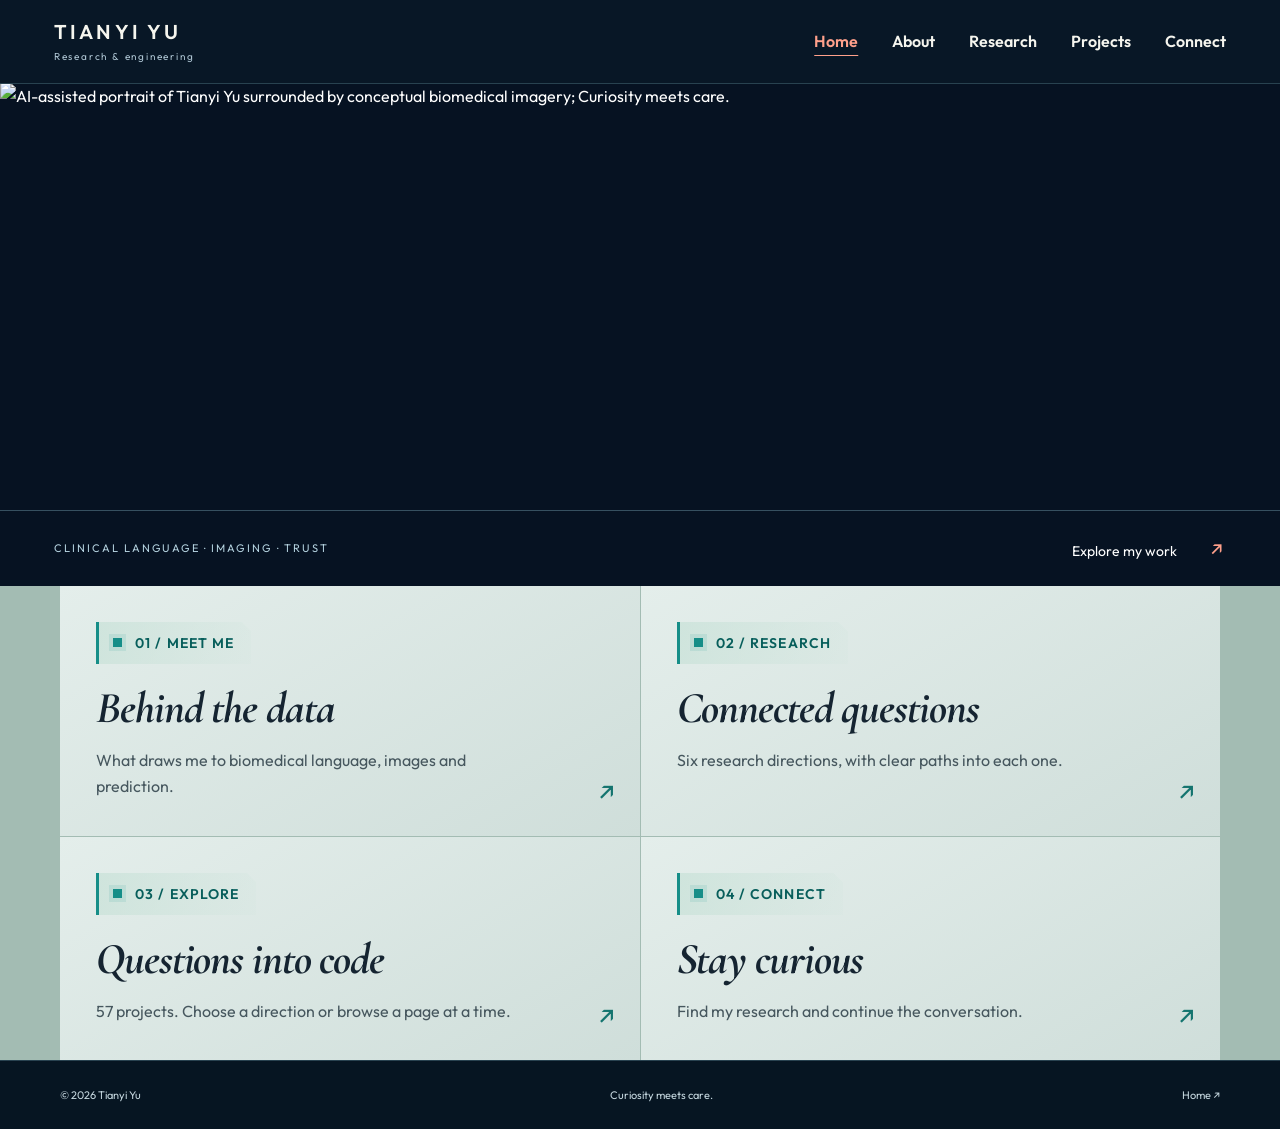
==== commit d261fcf0: "Organize 57 projects into independent research pages and paginate the website" ====
--- a/docs/index.html
+++ b/docs/index.html
@@ -1,78 +1,8 @@
 <!doctype html>
 <html lang="en"><head><meta charset="utf-8"><meta name="viewport" content="width=device-width, initial-scale=1">
-<title>Tianyi Yu — AI for Health · Research Portfolio</title>
+<title>Curiosity meets care — Tianyi Yu</title>
 <meta name="description" content="Tianyi Yu's research portfolio: clinical NLP, biomedical imaging, trustworthy AI, prediction modelling, health informatics and AI for health. Explore the questions and the code.">
 <meta name="theme-color" content="#081726"><meta property="og:title" content="Tianyi Yu — Curiosity meets care."><meta property="og:description" content="Research software for the people behind the data."><meta property="og:type" content="website"><meta property="og:image" content="https://raw.githubusercontent.com/terry0809000/terry0809000/main/assets/tianyi-ai-health-portrait.png">
 <link rel="preload" href="./fonts/outfit-400.woff" as="font" type="font/woff" crossorigin>
-<link rel="stylesheet" href="./portfolio-v5.css"><script src="./site.js?v=20261011-2" defer></script></head>
-<body><a class="skip" href="#main">Skip to content</a>
-<header class="header"><a class="wordmark" href="#home">TIANYI YU<span>Research &amp; engineering</span></a><nav aria-label="Main navigation"><a href="#about">About</a><a href="#directions">Research</a><a href="#work">Projects</a><a href="#connect">Connect <span aria-hidden="true">↗</span></a></nav></header>
-<main id="main">
-<section id="home" class="hero"><h1 class="sr-only">Tianyi Yu. Curiosity meets care. Building AI for the people behind the data.</h1><img class="hero-image" width="2172" height="724" src="https://raw.githubusercontent.com/terry0809000/terry0809000/main/assets/tianyi-ai-health-portrait.png" alt="AI-assisted portrait of Tianyi Yu surrounded by conceptual biomedical imagery; Curiosity meets care." fetchpriority="high"><div class="mobile-hero-copy"><p>TIANYI YU / AI FOR HEALTH</p><h2>Curiosity meets care.</h2><p>Building AI for the people behind the data.</p></div><div class="hero-foot"><span>CLINICAL LANGUAGE · IMAGING · TRUST</span><a href="#work">Explore my work <span aria-hidden="true">↓</span></a></div></section>
-<section id="about" class="about wrap"><div><p class="eyebrow">01 / MEET ME</p><h2>Behind every data point,<br>there is a <em>person.</em></h2></div><div class="about-copy"><p class="lead">I'm Tianyi Yu. I build research software to understand biomedical language, learn from medical images and examine predictions in health.</p><p>A clinical note holds someone's story. An image can carry a clue that is easy to miss. A risk score may shape what happens next. Those connections are what draw me to AI for health.</p><p>I'm especially interested in what happens after a promising result: does it survive a different hospital, a new population or the messiness of everyday care? I share the code so others can explore those questions with me.</p><div class="text-links"><a href="https://scholar.google.com/citations?user=m8F5KU8AAAAJ">Google Scholar ↗</a><a href="https://orcid.org/0009-0009-0311-4015">ORCID ↗</a><a href="https://github.com/terry0809000">GitHub ↗</a></div></div></section>
-<section id="directions" class="directions"><div class="wrap"><div class="section-head"><div><p class="eyebrow">02 / RESEARCH DIRECTIONS</p><h2>Six ways into<br>the same curiosity.</h2></div><p>Different data. Connected questions.<br>What can we learn—and what should we trust?</p></div>
-<div class="direction-list"><a class="direction-row" href="#work" data-direction="Clinical NLP"><span class="direction-number">01</span><div><h3>Clinical NLP</h3><p>Clinical and biomedical language sit at the centre of this direction, alongside reading and rationale benchmarks that help examine how language models behave.</p></div><span class="direction-count">7 projects <span aria-hidden="true">↗</span></span></a>
-<a class="direction-row" href="#work" data-direction="Computer Vision &amp; Biomedical Imaging"><span class="direction-number">02</span><div><h3>Computer Vision &amp; Biomedical Imaging</h3><p>Medical images, reconstruction and elastography-derived measurements: useful signals, with explicit limits on what each pipeline actually analyses.</p></div><span class="direction-count">6 projects <span aria-hidden="true">↗</span></span></a>
-<a class="direction-row" href="#work" data-direction="Trustworthy AI"><span class="direction-number">03</span><div><h3>Trustworthy AI</h3><p>A strong headline metric is only the beginning. These projects examine calibration, sample reuse, source information and fragile evaluation choices.</p></div><span class="direction-count">9 projects <span aria-hidden="true">↗</span></span></a>
-<a class="direction-row" href="#work" data-direction="Prediction Modelling"><span class="direction-number">04</span><div><h3>Prediction Modelling</h3><p>Predictions live in time. I study how clinical models behave when the population, hospital, endpoint or analysis specification changes.</p></div><span class="direction-count">10 projects <span aria-hidden="true">↗</span></span></a>
-<a class="direction-row" href="#work" data-direction="Health Informatics"><span class="direction-number">05</span><div><h3>Health Informatics</h3><p>How we collect and record data is part of the story. These workflows connect clinical measurement, population surveys, surveillance and access to care.</p></div><span class="direction-count">10 projects <span aria-hidden="true">↗</span></span></a>
-<a class="direction-row" href="#work" data-direction="AI for Health"><span class="direction-number">06</span><div><h3>AI for Health</h3><p>From molecular variation to sleep and movement, I build tools to explore health questions across different scales.</p></div><span class="direction-count">10 projects <span aria-hidden="true">↗</span></span></a></div></div></section>
-<section id="work" class="work wrap"><div class="section-head"><div><p class="eyebrow">03 / EXPLORE THE CODE</p><h2>Questions made<br><em>concrete.</em></h2></div><p>Scientific code, individual project guides,<br>and a clear path into the methods.</p></div>
-<div class="controls"><div class="filters" role="group" aria-label="Filter projects by research direction"><button type="button" class="active" aria-pressed="true" data-filter="All">All projects</button><button type="button" aria-pressed="false" data-filter="Clinical NLP">Clinical NLP</button><button type="button" aria-pressed="false" data-filter="Computer Vision &amp; Biomedical Imaging">Vision &amp; Imaging</button><button type="button" aria-pressed="false" data-filter="Trustworthy AI">Trustworthy AI</button><button type="button" aria-pressed="false" data-filter="Prediction Modelling">Prediction Modelling</button><button type="button" aria-pressed="false" data-filter="Health Informatics">Health Informatics</button><button type="button" aria-pressed="false" data-filter="AI for Health">AI for Health</button></div><label class="search">Search projects<input type="search" id="search" placeholder="Try calibration, MRI, sleep…" autocomplete="off"></label></div>
-<p id="results-status" class="results-status" aria-live="polite">52 published projects</p>
-<div class="project-grid"><article class="project" data-area="Clinical NLP" data-search="social and behavioural determinants from clinical text mimic_sbdh how do conventional and transformer models compare for sbdh classification? clinical nlp "><a class="project-image-link" href="https://github.com/terry0809000/MIMIC_SBDH" aria-label="Explore Social and behavioural determinants from clinical text"><img src="https://raw.githubusercontent.com/terry0809000/MIMIC_SBDH/main/assets/project-cover.png" alt="Conceptual scientific artwork for Social and behavioural determinants from clinical text" loading="lazy" width="900" height="300"></a><div class="project-body"><p class="project-area">Clinical NLP</p><h3><a href="https://github.com/terry0809000/MIMIC_SBDH">The social story in clinical notes</a></h3><p>How do conventional and transformer models compare for SBDH classification?</p><div class="project-links"><a href="https://github.com/terry0809000/MIMIC_SBDH">Code &amp; pipeline ↗</a><a href="https://github.com/terry0809000/research-portfolio/blob/main/pipelines/MIMIC_SBDH.md">Project guide ↗</a></div></div></article>
-<article class="project" data-area="Computer Vision &amp; Biomedical Imaging" data-search="selective skin-lesion referral ham10000-trustworthy-skin-ai how do calibration and abstention change model evaluation? computer vision &amp; biomedical imaging "><a class="project-image-link" href="https://github.com/terry0809000/ham10000-trustworthy-skin-ai" aria-label="Explore Selective skin-lesion referral"><img src="https://raw.githubusercontent.com/terry0809000/ham10000-trustworthy-skin-ai/main/assets/project-cover.png" alt="Conceptual scientific artwork for Selective skin-lesion referral" loading="lazy" width="900" height="300"></a><div class="project-body"><p class="project-area">Computer Vision &amp; Biomedical Imaging</p><h3><a href="https://github.com/terry0809000/ham10000-trustworthy-skin-ai">Knowing when to refer</a></h3><p>How do calibration and abstention change model evaluation?</p><div class="project-links"><a href="https://github.com/terry0809000/ham10000-trustworthy-skin-ai">Code &amp; pipeline ↗</a><a href="https://github.com/terry0809000/research-portfolio/blob/main/pipelines/ham10000-trustworthy-skin-ai.md">Project guide ↗</a></div></div></article>
-<article class="project" data-area="Trustworthy AI" data-search="safe-labs safelabs-icu-lab-deferral how can a selective-prediction policy be tested without overstating safety? trustworthy ai "><a class="project-image-link" href="https://github.com/terry0809000/safelabs-icu-lab-deferral" aria-label="Explore SAFE-LABS"><img src="https://raw.githubusercontent.com/terry0809000/safelabs-icu-lab-deferral/main/assets/project-cover.png" alt="Conceptual scientific artwork for SAFE-LABS" loading="lazy" width="900" height="300"></a><div class="project-body"><p class="project-area">Trustworthy AI</p><h3><a href="https://github.com/terry0809000/safelabs-icu-lab-deferral">SAFE-LABS</a></h3><p>How can a selective-prediction policy be tested without overstating safety?</p><div class="project-links"><a href="https://github.com/terry0809000/safelabs-icu-lab-deferral">Code &amp; pipeline ↗</a><a href="https://github.com/terry0809000/research-portfolio/blob/main/pipelines/safelabs-icu-lab-deferral.md">Project guide ↗</a></div></div></article>
-<article class="project" data-area="Prediction Modelling" data-search="ards / ahrf temporal validation ards-ahrf-ehr-temporal-validation how does model performance change across time and icu databases? prediction modelling "><a class="project-image-link" href="https://github.com/terry0809000/ards-ahrf-ehr-temporal-validation" aria-label="Explore ARDS / AHRF temporal validation"><img src="https://raw.githubusercontent.com/terry0809000/ards-ahrf-ehr-temporal-validation/main/assets/project-cover.png" alt="Conceptual scientific artwork for ARDS / AHRF temporal validation" loading="lazy" width="900" height="300"></a><div class="project-body"><p class="project-area">Prediction Modelling</p><h3><a href="https://github.com/terry0809000/ards-ahrf-ehr-temporal-validation">Risk across time and hospitals</a></h3><p>How does model performance change across time and ICU databases?</p><div class="project-links"><a href="https://github.com/terry0809000/ards-ahrf-ehr-temporal-validation">Code &amp; pipeline ↗</a><a href="https://github.com/terry0809000/research-portfolio/blob/main/pipelines/ards-ahrf-ehr-temporal-validation.md">Project guide ↗</a></div></div></article>
-<article class="project" data-area="Health Informatics" data-search="eating disorder dynamics across everyday moments eatingdisordermlvar how do eating-related symptoms, affect and maladaptive exercise connect across ema surveys? health informatics "><a class="project-image-link" href="https://github.com/terry0809000/eatingdisordermlvar" aria-label="Explore Eating disorder dynamics across everyday moments"><img src="https://raw.githubusercontent.com/terry0809000/eatingdisordermlvar/main/assets/project-cover.png" alt="Conceptual scientific artwork for Eating disorder dynamics across everyday moments" loading="lazy" width="900" height="300"></a><div class="project-body"><p class="project-area">Health Informatics</p><h3><a href="https://github.com/terry0809000/eatingdisordermlvar">Health in everyday moments</a></h3><p>How do eating-related symptoms, affect and maladaptive exercise connect across EMA surveys?</p><div class="project-links"><a href="https://github.com/terry0809000/eatingdisordermlvar">Code &amp; pipeline ↗</a><a href="https://github.com/terry0809000/research-portfolio/blob/main/pipelines/eatingdisordermlvar.md">Project guide ↗</a></div></div></article>
-<article class="project" data-area="AI for Health" data-search="adaptive versus fixed smartwatch task acquisition pads-adaptive-acquisition how does adaptive smartwatch task acquisition compare with fixed acquisition? ai for health "><a class="project-image-link" href="https://github.com/terry0809000/pads-adaptive-acquisition" aria-label="Explore Adaptive versus fixed smartwatch task acquisition"><img src="https://raw.githubusercontent.com/terry0809000/pads-adaptive-acquisition/main/assets/project-cover.png" alt="Conceptual scientific artwork for Adaptive versus fixed smartwatch task acquisition" loading="lazy" width="900" height="300"></a><div class="project-body"><p class="project-area">AI for Health</p><h3><a href="https://github.com/terry0809000/pads-adaptive-acquisition">Learning when to measure</a></h3><p>How does adaptive smartwatch task acquisition compare with fixed acquisition?</p><div class="project-links"><a href="https://github.com/terry0809000/pads-adaptive-acquisition">Code &amp; pipeline ↗</a><a href="https://github.com/terry0809000/research-portfolio/blob/main/pipelines/pads-adaptive-acquisition.md">Project guide ↗</a></div></div></article>
-<article class="project" data-area="Clinical NLP" data-search="beyond macro-f1 beyond-macro-f1-pubmed-rct-public does better classification imply better calibration and perturbation consistency? clinical nlp trustworthy ai biomedical text classification and calibration"><a class="project-image-link" href="https://github.com/terry0809000/beyond-macro-f1-pubmed-rct-public" aria-label="Explore Beyond Macro-F1"><img src="https://raw.githubusercontent.com/terry0809000/beyond-macro-f1-pubmed-rct-public/main/assets/project-cover.png" alt="Conceptual scientific artwork for Beyond Macro-F1" loading="lazy" width="900" height="300"></a><div class="project-body"><p class="project-area">Clinical NLP · Trustworthy AI</p><h3><a href="https://github.com/terry0809000/beyond-macro-f1-pubmed-rct-public">Looking beyond Macro-F1</a></h3><p>Does better classification imply better calibration and perturbation consistency?</p><div class="project-links"><a href="https://github.com/terry0809000/beyond-macro-f1-pubmed-rct-public">Code &amp; pipeline ↗</a><a href="https://github.com/terry0809000/research-portfolio/blob/main/pipelines/beyond-macro-f1-pubmed-rct-public.md">Project guide ↗</a></div></div></article>
-<article class="project" data-area="AI for Health" data-search="trace-fib trace-fib-pipeline how do normalization and study weighting affect cross-organ transfer? ai for health "><a class="project-image-link" href="https://github.com/terry0809000/trace-fib-pipeline" aria-label="Explore TRACE-Fib"><img src="https://raw.githubusercontent.com/terry0809000/trace-fib-pipeline/main/assets/project-cover.png" alt="Conceptual scientific artwork for TRACE-Fib" loading="lazy" width="900" height="300"></a><div class="project-body"><p class="project-area">AI for Health</p><h3><a href="https://github.com/terry0809000/trace-fib-pipeline">TRACE-Fib</a></h3><p>How do normalization and study weighting affect cross-organ transfer?</p><div class="project-links"><a href="https://github.com/terry0809000/trace-fib-pipeline">Code &amp; pipeline ↗</a><a href="https://github.com/terry0809000/research-portfolio/blob/main/pipelines/trace-fib-pipeline.md">Project guide ↗</a></div></div></article>
-<article class="project" data-area="Clinical NLP" data-search="reading dynamics with zuco 2.0 zuco2-scientific-ml-pipeline can lexical and early-fixation features predict later processing load? clinical nlp ai for health reading, lexical features and eye tracking; not a clinical cohort"><a class="project-image-link" href="https://github.com/terry0809000/zuco2-scientific-ml-pipeline" aria-label="Explore Reading dynamics with ZuCo 2.0"><img src="https://raw.githubusercontent.com/terry0809000/zuco2-scientific-ml-pipeline/main/assets/project-cover.png" alt="Conceptual scientific artwork for Reading dynamics with ZuCo 2.0" loading="lazy" width="900" height="300"></a><div class="project-body"><p class="project-area">Clinical NLP · AI for Health</p><h3><a href="https://github.com/terry0809000/zuco2-scientific-ml-pipeline">Reading dynamics with ZuCo 2.0</a></h3><p>Can lexical and early-fixation features predict later processing load?</p><div class="project-links"><a href="https://github.com/terry0809000/zuco2-scientific-ml-pipeline">Code &amp; pipeline ↗</a><a href="https://github.com/terry0809000/research-portfolio/blob/main/pipelines/zuco2-scientific-ml-pipeline.md">Project guide ↗</a></div></div></article>
-<article class="project" data-area="Health Informatics" data-search="respiratory surveillance bmc-dm-prediction-one-week can aggregate surveillance signals anticipate next-week escalation? health informatics ai for health public-health surveillance and rolling forecasts"><a class="project-image-link" href="https://github.com/terry0809000/bmc-dm-prediction-one-week" aria-label="Explore Respiratory surveillance"><img src="https://raw.githubusercontent.com/terry0809000/bmc-dm-prediction-one-week/main/assets/project-cover.png" alt="Conceptual scientific artwork for Respiratory surveillance" loading="lazy" width="900" height="300"></a><div class="project-body"><p class="project-area">Health Informatics · AI for Health</p><h3><a href="https://github.com/terry0809000/bmc-dm-prediction-one-week">Respiratory surveillance</a></h3><p>Can aggregate surveillance signals anticipate next-week escalation?</p><div class="project-links"><a href="https://github.com/terry0809000/bmc-dm-prediction-one-week">Code &amp; pipeline ↗</a><a href="https://github.com/terry0809000/research-portfolio/blob/main/pipelines/bmc-dm-prediction-one-week.md">Project guide ↗</a></div></div></article>
-<article class="project" data-area="Prediction Modelling" data-search="temporal screening evaluation nhanes-temporal-diabetes-screening does model complexity improve probability estimation under temporal shift? prediction modelling "><a class="project-image-link" href="https://github.com/terry0809000/nhanes-temporal-diabetes-screening" aria-label="Explore Temporal screening evaluation"><img src="https://raw.githubusercontent.com/terry0809000/nhanes-temporal-diabetes-screening/main/assets/project-cover.png" alt="Conceptual scientific artwork for Temporal screening evaluation" loading="lazy" width="900" height="300"></a><div class="project-body"><p class="project-area">Prediction Modelling</p><h3><a href="https://github.com/terry0809000/nhanes-temporal-diabetes-screening">Temporal screening evaluation</a></h3><p>Does model complexity improve probability estimation under temporal shift?</p><div class="project-links"><a href="https://github.com/terry0809000/nhanes-temporal-diabetes-screening">Code &amp; pipeline ↗</a><a href="https://github.com/terry0809000/research-portfolio/blob/main/pipelines/nhanes-temporal-diabetes-screening.md">Project guide ↗</a></div></div></article>
-<article class="project" data-area="Prediction Modelling" data-search="extubation transportability copd-asthma-extubation-transportability how does endpoint construction affect cross-database transport? prediction modelling "><a class="project-image-link" href="https://github.com/terry0809000/copd-asthma-extubation-transportability" aria-label="Explore Extubation transportability"><img src="https://raw.githubusercontent.com/terry0809000/copd-asthma-extubation-transportability/main/assets/project-cover.png" alt="Conceptual scientific artwork for Extubation transportability" loading="lazy" width="900" height="300"></a><div class="project-body"><p class="project-area">Prediction Modelling</p><h3><a href="https://github.com/terry0809000/copd-asthma-extubation-transportability">Extubation transportability</a></h3><p>How does endpoint construction affect cross-database transport?</p><div class="project-links"><a href="https://github.com/terry0809000/copd-asthma-extubation-transportability">Code &amp; pipeline ↗</a><a href="https://github.com/terry0809000/research-portfolio/blob/main/pipelines/copd-asthma-extubation-transportability.md">Project guide ↗</a></div></div></article>
-<article class="project" data-area="Prediction Modelling" data-search="dynamic aki prediction aki-dynamic-prediction-deployment-gated how do temporal renal models behave under external transport? prediction modelling "><a class="project-image-link" href="https://github.com/terry0809000/aki-dynamic-prediction-deployment-gated" aria-label="Explore Dynamic AKI prediction"><img src="https://raw.githubusercontent.com/terry0809000/aki-dynamic-prediction-deployment-gated/main/assets/project-cover.png" alt="Conceptual scientific artwork for Dynamic AKI prediction" loading="lazy" width="900" height="300"></a><div class="project-body"><p class="project-area">Prediction Modelling</p><h3><a href="https://github.com/terry0809000/aki-dynamic-prediction-deployment-gated">Dynamic AKI prediction</a></h3><p>How do temporal renal models behave under external transport?</p><div class="project-links"><a href="https://github.com/terry0809000/aki-dynamic-prediction-deployment-gated">Code &amp; pipeline ↗</a><a href="https://github.com/terry0809000/research-portfolio/blob/main/pipelines/aki-dynamic-prediction-deployment-gated.md">Project guide ↗</a></div></div></article>
-<article class="project" data-area="Clinical NLP" data-search="cross-corpus abstract classification biomedical-abstract-sentence-classification how do lightweight sentence classifiers transfer between corpora? clinical nlp "><a class="project-image-link" href="https://github.com/terry0809000/biomedical-abstract-sentence-classification" aria-label="Explore Cross-corpus abstract classification"><img src="https://raw.githubusercontent.com/terry0809000/biomedical-abstract-sentence-classification/main/assets/project-cover.png" alt="Conceptual scientific artwork for Cross-corpus abstract classification" loading="lazy" width="900" height="300"></a><div class="project-body"><p class="project-area">Clinical NLP</p><h3><a href="https://github.com/terry0809000/biomedical-abstract-sentence-classification">Cross-corpus abstract classification</a></h3><p>How do lightweight sentence classifiers transfer between corpora?</p><div class="project-links"><a href="https://github.com/terry0809000/biomedical-abstract-sentence-classification">Code &amp; pipeline ↗</a><a href="https://github.com/terry0809000/research-portfolio/blob/main/pipelines/biomedical-abstract-sentence-classification.md">Project guide ↗</a></div></div></article>
-<article class="project" data-area="AI for Health" data-search="sleep-edf staging sleepingedf how do local context, channel choice and smoothing affect sleep staging? ai for health "><a class="project-image-link" href="https://github.com/terry0809000/sleepingedf" aria-label="Explore Sleep-EDF staging"><img src="https://raw.githubusercontent.com/terry0809000/sleepingedf/main/assets/project-cover.png" alt="Conceptual scientific artwork for Sleep-EDF staging" loading="lazy" width="900" height="300"></a><div class="project-body"><p class="project-area">AI for Health</p><h3><a href="https://github.com/terry0809000/sleepingedf">Sleep-EDF staging</a></h3><p>How do local context, channel choice and smoothing affect sleep staging?</p><div class="project-links"><a href="https://github.com/terry0809000/sleepingedf">Code &amp; pipeline ↗</a><a href="https://github.com/terry0809000/research-portfolio/blob/main/pipelines/sleepingedf.md">Project guide ↗</a></div></div></article>
-<article class="project" data-area="Clinical NLP" data-search="rationale reliability audit hatespeechcheck do supporting rationales remain faithful and robust? clinical nlp trustworthy ai general nlp rationale benchmark; not clinical text"><a class="project-image-link" href="https://github.com/terry0809000/hatespeechcheck" aria-label="Explore Rationale reliability audit"><img src="https://raw.githubusercontent.com/terry0809000/hatespeechcheck/main/assets/project-cover.png" alt="Conceptual scientific artwork for Rationale reliability audit" loading="lazy" width="900" height="300"></a><div class="project-body"><p class="project-area">Clinical NLP · Trustworthy AI</p><h3><a href="https://github.com/terry0809000/hatespeechcheck">Rationale reliability audit</a></h3><p>Do supporting rationales remain faithful and robust?</p><div class="project-links"><a href="https://github.com/terry0809000/hatespeechcheck">Code &amp; pipeline ↗</a><a href="https://github.com/terry0809000/research-portfolio/blob/main/pipelines/hatespeechcheck.md">Project guide ↗</a></div></div></article>
-<article class="project" data-area="Health Informatics" data-search="healthcare access and glucose-testing gaps brfss-glucose-testing-access how do healthcare access and glucose-testing gaps vary in public-use survey data? health informatics "><a class="project-image-link" href="https://github.com/terry0809000/brfss-glucose-testing-access" aria-label="Explore Healthcare access and glucose-testing gaps"><img src="https://raw.githubusercontent.com/terry0809000/brfss-glucose-testing-access/main/assets/project-cover.png" alt="Conceptual scientific artwork for Healthcare access and glucose-testing gaps" loading="lazy" width="900" height="300"></a><div class="project-body"><p class="project-area">Health Informatics</p><h3><a href="https://github.com/terry0809000/brfss-glucose-testing-access">Healthcare access and glucose-testing gaps</a></h3><p>How do healthcare access and glucose-testing gaps vary in public-use survey data?</p><div class="project-links"><a href="https://github.com/terry0809000/brfss-glucose-testing-access">Code &amp; pipeline ↗</a><a href="https://github.com/terry0809000/research-portfolio/blob/main/pipelines/brfss-glucose-testing-access.md">Project guide ↗</a></div></div></article>
-<article class="project" data-area="AI for Health" data-search="preprocessing sensitivity of glomerular bex3 prioritisation dkd-bex3-preprocessing how sensitive is glomerular bex3 prioritisation to preprocessing choices? ai for health "><a class="project-image-link" href="https://github.com/terry0809000/dkd-bex3-preprocessing" aria-label="Explore Preprocessing sensitivity of glomerular BEX3 prioritisation"><img src="https://raw.githubusercontent.com/terry0809000/dkd-bex3-preprocessing/main/assets/project-cover.png" alt="Conceptual scientific artwork for Preprocessing sensitivity of glomerular BEX3 prioritisation" loading="lazy" width="900" height="300"></a><div class="project-body"><p class="project-area">AI for Health</p><h3><a href="https://github.com/terry0809000/dkd-bex3-preprocessing">Preprocessing sensitivity of glomerular BEX3 prioritisation</a></h3><p>How sensitive is glomerular BEX3 prioritisation to preprocessing choices?</p><div class="project-links"><a href="https://github.com/terry0809000/dkd-bex3-preprocessing">Code &amp; pipeline ↗</a><a href="https://github.com/terry0809000/research-portfolio/blob/main/pipelines/dkd-bex3-preprocessing.md">Project guide ↗</a></div></div></article>
-<article class="project" data-area="Computer Vision &amp; Biomedical Imaging" data-search="temporal liver elastography triage liver-elastography-temporal-triage how do temporal evaluation and sensitivity targets affect liver elastography triage? computer vision &amp; biomedical imaging prediction modelling elastography-derived triage; tabular measurements, not raw-image learning"><a class="project-image-link" href="https://github.com/terry0809000/liver-elastography-temporal-triage" aria-label="Explore Temporal liver elastography triage"><img src="https://raw.githubusercontent.com/terry0809000/liver-elastography-temporal-triage/main/assets/project-cover.png" alt="Conceptual scientific artwork for Temporal liver elastography triage" loading="lazy" width="900" height="300"></a><div class="project-body"><p class="project-area">Computer Vision &amp; Biomedical Imaging · Prediction Modelling</p><h3><a href="https://github.com/terry0809000/liver-elastography-temporal-triage">Temporal liver elastography triage</a></h3><p>How do temporal evaluation and sensitivity targets affect liver elastography triage?</p><div class="project-links"><a href="https://github.com/terry0809000/liver-elastography-temporal-triage">Code &amp; pipeline ↗</a><a href="https://github.com/terry0809000/research-portfolio/blob/main/pipelines/liver-elastography-temporal-triage.md">Project guide ↗</a></div></div></article>
-<article class="project" data-area="Clinical NLP" data-search="clinical trial inference: reference and answer-mapping sensitivity clinical-trial-inference-joint-audit how do reference choices and answer mapping affect clinical-trial inference? clinical nlp "><a class="project-image-link" href="https://github.com/terry0809000/clinical-trial-inference-joint-audit" aria-label="Explore Clinical trial inference: reference and answer-mapping sensitivity"><img src="https://raw.githubusercontent.com/terry0809000/clinical-trial-inference-joint-audit/main/assets/project-cover.png" alt="Conceptual scientific artwork for Clinical trial inference: reference and answer-mapping sensitivity" loading="lazy" width="900" height="300"></a><div class="project-body"><p class="project-area">Clinical NLP</p><h3><a href="https://github.com/terry0809000/clinical-trial-inference-joint-audit">Clinical trial inference: reference and answer-mapping sensitivity</a></h3><p>How do reference choices and answer mapping affect clinical-trial inference?</p><div class="project-links"><a href="https://github.com/terry0809000/clinical-trial-inference-joint-audit">Code &amp; pipeline ↗</a><a href="https://github.com/terry0809000/research-portfolio/blob/main/pipelines/clinical-trial-inference-joint-audit.md">Project guide ↗</a></div></div></article>
-<article class="project" data-area="Clinical NLP" data-search="availability-aware source selection for clinical nlp availability-aware-clinical-nlp how does source availability affect clinical nlp evaluation? clinical nlp "><a class="project-image-link" href="https://github.com/terry0809000/availability-aware-clinical-nlp" aria-label="Explore Availability-aware source selection for clinical NLP"><img src="https://raw.githubusercontent.com/terry0809000/availability-aware-clinical-nlp/main/assets/project-cover.png" alt="Conceptual scientific artwork for Availability-aware source selection for clinical NLP" loading="lazy" width="900" height="300"></a><div class="project-body"><p class="project-area">Clinical NLP</p><h3><a href="https://github.com/terry0809000/availability-aware-clinical-nlp">Availability-aware source selection for clinical NLP</a></h3><p>How does source availability affect clinical NLP evaluation?</p><div class="project-links"><a href="https://github.com/terry0809000/availability-aware-clinical-nlp">Code &amp; pipeline ↗</a><a href="https://github.com/terry0809000/research-portfolio/blob/main/pipelines/availability-aware-clinical-nlp.md">Project guide ↗</a></div></div></article>
-<article class="project" data-area="Health Informatics" data-search="measurement-aware retrospective icu prediction icu-measurement-aware-prediction how do measurement patterns affect retrospective icu prediction? health informatics prediction modelling clinical measurement processes and retrospective ehr prediction"><a class="project-image-link" href="https://github.com/terry0809000/icu-measurement-aware-prediction" aria-label="Explore Measurement-aware retrospective ICU prediction"><img src="https://raw.githubusercontent.com/terry0809000/icu-measurement-aware-prediction/main/assets/project-cover.png" alt="Conceptual scientific artwork for Measurement-aware retrospective ICU prediction" loading="lazy" width="900" height="300"></a><div class="project-body"><p class="project-area">Health Informatics · Prediction Modelling</p><h3><a href="https://github.com/terry0809000/icu-measurement-aware-prediction">Measurement-aware retrospective ICU prediction</a></h3><p>How do measurement patterns affect retrospective ICU prediction?</p><div class="project-links"><a href="https://github.com/terry0809000/icu-measurement-aware-prediction">Code &amp; pipeline ↗</a><a href="https://github.com/terry0809000/research-portfolio/blob/main/pipelines/icu-measurement-aware-prediction.md">Project guide ↗</a></div></div></article>
-<article class="project" data-area="Prediction Modelling" data-search="ami-cs dynamic risk modelling ami-cs-dynamic-risk-modeling how do shock anchors and dynamic predictors affect cross-database risk modelling? prediction modelling "><a class="project-image-link" href="https://github.com/terry0809000/ami-cs-dynamic-risk-modeling" aria-label="Explore AMI-CS dynamic risk modelling"><img src="https://raw.githubusercontent.com/terry0809000/ami-cs-dynamic-risk-modeling/main/assets/project-cover.png" alt="Conceptual scientific artwork for AMI-CS dynamic risk modelling" loading="lazy" width="900" height="300"></a><div class="project-body"><p class="project-area">Prediction Modelling</p><h3><a href="https://github.com/terry0809000/ami-cs-dynamic-risk-modeling">AMI-CS dynamic risk modelling</a></h3><p>How do shock anchors and dynamic predictors affect cross-database risk modelling?</p><div class="project-links"><a href="https://github.com/terry0809000/ami-cs-dynamic-risk-modeling">Code &amp; pipeline ↗</a><a href="https://github.com/terry0809000/research-portfolio/blob/main/pipelines/ami-cs-dynamic-risk-modeling.md">Project guide ↗</a></div></div></article>
-<article class="project" data-area="Prediction Modelling" data-search="sepsis-to-shock temporal prediction sepsis-shock-ai-medicine-v9 how does temporal landmark modelling transport across icu databases? prediction modelling "><a class="project-image-link" href="https://github.com/terry0809000/sepsis-shock-ai-medicine-v9" aria-label="Explore Sepsis-to-shock temporal prediction"><img src="https://raw.githubusercontent.com/terry0809000/sepsis-shock-ai-medicine-v9/main/assets/project-cover.png" alt="Conceptual scientific artwork for Sepsis-to-shock temporal prediction" loading="lazy" width="900" height="300"></a><div class="project-body"><p class="project-area">Prediction Modelling</p><h3><a href="https://github.com/terry0809000/sepsis-shock-ai-medicine-v9">Sepsis-to-shock temporal prediction</a></h3><p>How does temporal landmark modelling transport across ICU databases?</p><div class="project-links"><a href="https://github.com/terry0809000/sepsis-shock-ai-medicine-v9">Code &amp; pipeline ↗</a><a href="https://github.com/terry0809000/research-portfolio/blob/main/pipelines/sepsis-shock-ai-medicine-v9.md">Project guide ↗</a></div></div></article>
-<article class="project" data-area="Health Informatics" data-search="six-hour icu laboratory prediction icu-six-hour-lab-prediction what can routinely collected intensive care data tell us about laboratory measurements six hours ahead? health informatics "><a class="project-image-link" href="https://github.com/terry0809000/icu-six-hour-lab-prediction" aria-label="Explore Six-hour ICU laboratory prediction"><img src="https://raw.githubusercontent.com/terry0809000/icu-six-hour-lab-prediction/main/assets/project-cover.png" alt="Conceptual scientific artwork for Six-hour ICU laboratory prediction" loading="lazy" width="900" height="300"></a><div class="project-body"><p class="project-area">Health Informatics</p><h3><a href="https://github.com/terry0809000/icu-six-hour-lab-prediction">Six-hour ICU laboratory prediction</a></h3><p>What can routinely collected intensive care data tell us about laboratory measurements six hours ahead?</p><div class="project-links"><a href="https://github.com/terry0809000/icu-six-hour-lab-prediction">Code &amp; pipeline ↗</a><a href="https://github.com/terry0809000/research-portfolio/blob/main/pipelines/icu-six-hour-lab-prediction.md">Project guide ↗</a></div></div></article>
-<article class="project" data-area="Health Informatics" data-search="temporal measurement and source availability benchmark icu-temporal-measurement-benchmark how does measurement timing and source availability shape retrospective icu evaluation? health informatics "><a class="project-image-link" href="https://github.com/terry0809000/icu-temporal-measurement-benchmark" aria-label="Explore Temporal measurement and source availability benchmark"><img src="https://raw.githubusercontent.com/terry0809000/icu-temporal-measurement-benchmark/main/assets/project-cover.png" alt="Conceptual scientific artwork for Temporal measurement and source availability benchmark" loading="lazy" width="900" height="300"></a><div class="project-body"><p class="project-area">Health Informatics</p><h3><a href="https://github.com/terry0809000/icu-temporal-measurement-benchmark">Temporal measurement and source availability benchmark</a></h3><p>How does measurement timing and source availability shape retrospective ICU evaluation?</p><div class="project-links"><a href="https://github.com/terry0809000/icu-temporal-measurement-benchmark">Code &amp; pipeline ↗</a><a href="https://github.com/terry0809000/research-portfolio/blob/main/pipelines/icu-temporal-measurement-benchmark.md">Project guide ↗</a></div></div></article>
-<article class="project" data-area="AI for Health" data-search="patient reuse and apparent transcriptomic diagnostic performance transcriptomic-patient-reuse how does patient reuse affect apparent transcriptomic diagnostic performance? ai for health trustworthy ai transcriptomic diagnostics and patient-reuse evaluation"><a class="project-image-link" href="https://github.com/terry0809000/transcriptomic-patient-reuse" aria-label="Explore Patient reuse and apparent transcriptomic diagnostic performance"><img src="https://raw.githubusercontent.com/terry0809000/transcriptomic-patient-reuse/main/assets/project-cover.png" alt="Conceptual scientific artwork for Patient reuse and apparent transcriptomic diagnostic performance" loading="lazy" width="900" height="300"></a><div class="project-body"><p class="project-area">AI for Health · Trustworthy AI</p><h3><a href="https://github.com/terry0809000/transcriptomic-patient-reuse">Patient reuse and apparent transcriptomic diagnostic performance</a></h3><p>How does patient reuse affect apparent transcriptomic diagnostic performance?</p><div class="project-links"><a href="https://github.com/terry0809000/transcriptomic-patient-reuse">Code &amp; pipeline ↗</a><a href="https://github.com/terry0809000/research-portfolio/blob/main/pipelines/transcriptomic-patient-reuse.md">Project guide ↗</a></div></div></article>
-<article class="project" data-area="Trustworthy AI" data-search="source information limits in synthetic validation synthetic-validation-source-limits what can synthetic validation establish when source information is limited? trustworthy ai "><a class="project-image-link" href="https://github.com/terry0809000/synthetic-validation-source-limits" aria-label="Explore Source information limits in synthetic validation"><img src="https://raw.githubusercontent.com/terry0809000/synthetic-validation-source-limits/main/assets/project-cover.png" alt="Conceptual scientific artwork for Source information limits in synthetic validation" loading="lazy" width="900" height="300"></a><div class="project-body"><p class="project-area">Trustworthy AI</p><h3><a href="https://github.com/terry0809000/synthetic-validation-source-limits">Source information limits in synthetic validation</a></h3><p>What can synthetic validation establish when source information is limited?</p><div class="project-links"><a href="https://github.com/terry0809000/synthetic-validation-source-limits">Code &amp; pipeline ↗</a><a href="https://github.com/terry0809000/research-portfolio/blob/main/pipelines/synthetic-validation-source-limits.md">Project guide ↗</a></div></div></article>
-<article class="project" data-area="Trustworthy AI" data-search="specification sensitivity in retrospective icu evaluation icu-specification-sensitivity how do analysis specifications change retrospective icu evaluation? trustworthy ai prediction modelling analysis-specification sensitivity and retrospective prediction evaluation"><a class="project-image-link" href="https://github.com/terry0809000/icu-specification-sensitivity" aria-label="Explore Specification sensitivity in retrospective ICU evaluation"><img src="https://raw.githubusercontent.com/terry0809000/icu-specification-sensitivity/main/assets/project-cover.png" alt="Conceptual scientific artwork for Specification sensitivity in retrospective ICU evaluation" loading="lazy" width="900" height="300"></a><div class="project-body"><p class="project-area">Trustworthy AI · Prediction Modelling</p><h3><a href="https://github.com/terry0809000/icu-specification-sensitivity">Specification sensitivity in retrospective ICU evaluation</a></h3><p>How do analysis specifications change retrospective ICU evaluation?</p><div class="project-links"><a href="https://github.com/terry0809000/icu-specification-sensitivity">Code &amp; pipeline ↗</a><a href="https://github.com/terry0809000/research-portfolio/blob/main/pipelines/icu-specification-sensitivity.md">Project guide ↗</a></div></div></article>
-<article class="project" data-area="Health Informatics" data-search="stability and clinical interpretation of kidney risk models nhanes-kidney-risk-stability how stable and clinically interpretable are kidney risk models? health informatics prediction modelling population survey data and kidney-risk interpretation"><a class="project-image-link" href="https://github.com/terry0809000/nhanes-kidney-risk-stability" aria-label="Explore Stability and clinical interpretation of kidney risk models"><img src="https://raw.githubusercontent.com/terry0809000/nhanes-kidney-risk-stability/main/assets/project-cover.png" alt="Conceptual scientific artwork for Stability and clinical interpretation of kidney risk models" loading="lazy" width="900" height="300"></a><div class="project-body"><p class="project-area">Health Informatics · Prediction Modelling</p><h3><a href="https://github.com/terry0809000/nhanes-kidney-risk-stability">Stability and clinical interpretation of kidney risk models</a></h3><p>How stable and clinically interpretable are kidney risk models?</p><div class="project-links"><a href="https://github.com/terry0809000/nhanes-kidney-risk-stability">Code &amp; pipeline ↗</a><a href="https://github.com/terry0809000/research-portfolio/blob/main/pipelines/nhanes-kidney-risk-stability.md">Project guide ↗</a></div></div></article>
-<article class="project" data-area="Computer Vision &amp; Biomedical Imaging" data-search="excision selection and melanoma assessment melanoma-excision-selection how does excision selection affect melanoma assessment? computer vision &amp; biomedical imaging "><a class="project-image-link" href="https://github.com/terry0809000/melanoma-excision-selection" aria-label="Explore Excision selection and melanoma assessment"><img src="https://raw.githubusercontent.com/terry0809000/melanoma-excision-selection/main/assets/project-cover.png" alt="Conceptual scientific artwork for Excision selection and melanoma assessment" loading="lazy" width="900" height="300"></a><div class="project-body"><p class="project-area">Computer Vision &amp; Biomedical Imaging</p><h3><a href="https://github.com/terry0809000/melanoma-excision-selection">Excision selection and melanoma assessment</a></h3><p>How does excision selection affect melanoma assessment?</p><div class="project-links"><a href="https://github.com/terry0809000/melanoma-excision-selection">Code &amp; pipeline ↗</a><a href="https://github.com/terry0809000/research-portfolio/blob/main/pipelines/melanoma-excision-selection.md">Project guide ↗</a></div></div></article>
-<article class="project" data-area="AI for Health" data-search="false positives and sample reuse in pulmonary-nodule assessment pulmonary-nodule-transcriptomic-audit how do false positives and sample reuse affect pulmonary-nodule assessment? ai for health trustworthy ai transcriptomic pulmonary-nodule assessment; not ct image analysis"><a class="project-image-link" href="https://github.com/terry0809000/pulmonary-nodule-transcriptomic-audit" aria-label="Explore False positives and sample reuse in pulmonary-nodule assessment"><img src="https://raw.githubusercontent.com/terry0809000/pulmonary-nodule-transcriptomic-audit/main/assets/project-cover.png" alt="Conceptual scientific artwork for False positives and sample reuse in pulmonary-nodule assessment" loading="lazy" width="900" height="300"></a><div class="project-body"><p class="project-area">AI for Health · Trustworthy AI</p><h3><a href="https://github.com/terry0809000/pulmonary-nodule-transcriptomic-audit">False positives and sample reuse in pulmonary-nodule assessment</a></h3><p>How do false positives and sample reuse affect pulmonary-nodule assessment?</p><div class="project-links"><a href="https://github.com/terry0809000/pulmonary-nodule-transcriptomic-audit">Code &amp; pipeline ↗</a><a href="https://github.com/terry0809000/research-portfolio/blob/main/pipelines/pulmonary-nodule-transcriptomic-audit.md">Project guide ↗</a></div></div></article>
-<article class="project" data-area="Computer Vision &amp; Biomedical Imaging" data-search="mri and clinical prediction of pathological complete response breast-mri-response-prediction what can mri and clinical information tell us about pathological complete response? computer vision &amp; biomedical imaging "><a class="project-image-link" href="https://github.com/terry0809000/breast-mri-response-prediction" aria-label="Explore MRI and clinical prediction of pathological complete response"><img src="https://raw.githubusercontent.com/terry0809000/breast-mri-response-prediction/main/assets/project-cover.png" alt="Conceptual scientific artwork for MRI and clinical prediction of pathological complete response" loading="lazy" width="900" height="300"></a><div class="project-body"><p class="project-area">Computer Vision &amp; Biomedical Imaging</p><h3><a href="https://github.com/terry0809000/breast-mri-response-prediction">MRI and clinical prediction of pathological complete response</a></h3><p>What can MRI and clinical information tell us about pathological complete response?</p><div class="project-links"><a href="https://github.com/terry0809000/breast-mri-response-prediction">Code &amp; pipeline ↗</a><a href="https://github.com/terry0809000/research-portfolio/blob/main/pipelines/breast-mri-response-prediction.md">Project guide ↗</a></div></div></article>
-<article class="project" data-area="Health Informatics" data-search="healthcare affordability and testing gaps nhis-affordability-testing-gaps when care costs too much, who misses a test? health informatics "><a class="project-image-link" href="https://github.com/terry0809000/nhis-affordability-testing-gaps" aria-label="Explore Healthcare affordability and testing gaps"><img src="https://raw.githubusercontent.com/terry0809000/nhis-affordability-testing-gaps/main/assets/project-cover.png" alt="Conceptual scientific artwork for Healthcare affordability and testing gaps" loading="lazy" width="900" height="300"></a><div class="project-body"><p class="project-area">Health Informatics</p><h3><a href="https://github.com/terry0809000/nhis-affordability-testing-gaps">Healthcare affordability and testing gaps</a></h3><p>When care costs too much, who misses a test?</p><div class="project-links"><a href="https://github.com/terry0809000/nhis-affordability-testing-gaps">Code &amp; pipeline ↗</a><a href="https://github.com/terry0809000/research-portfolio/blob/main/pipelines/nhis-affordability-testing-gaps.md">Project guide ↗</a></div></div></article>
-<article class="project" data-area="Prediction Modelling" data-search="incremental prediction of hypernatremia hypernatremia-incremental-prediction what does a model add beyond routine sodium measurements? prediction modelling "><a class="project-image-link" href="https://github.com/terry0809000/hypernatremia-incremental-prediction" aria-label="Explore Incremental prediction of hypernatremia"><img src="https://raw.githubusercontent.com/terry0809000/hypernatremia-incremental-prediction/main/assets/project-cover.png" alt="Conceptual scientific artwork for Incremental prediction of hypernatremia" loading="lazy" width="900" height="300"></a><div class="project-body"><p class="project-area">Prediction Modelling</p><h3><a href="https://github.com/terry0809000/hypernatremia-incremental-prediction">Incremental prediction of hypernatremia</a></h3><p>What does a model add beyond routine sodium measurements?</p><div class="project-links"><a href="https://github.com/terry0809000/hypernatremia-incremental-prediction">Code &amp; pipeline ↗</a><a href="https://github.com/terry0809000/research-portfolio/blob/main/pipelines/hypernatremia-incremental-prediction.md">Project guide ↗</a></div></div></article>
-<article class="project" data-area="Prediction Modelling" data-search="incremental value of vasopressor prediction vasopressor-incremental-value do disease-specific treatment patterns add useful mortality predictions? prediction modelling "><a class="project-image-link" href="https://github.com/terry0809000/vasopressor-incremental-value" aria-label="Explore Incremental value of vasopressor prediction"><img src="https://raw.githubusercontent.com/terry0809000/vasopressor-incremental-value/main/assets/project-cover.png" alt="Conceptual scientific artwork for Incremental value of vasopressor prediction" loading="lazy" width="900" height="300"></a><div class="project-body"><p class="project-area">Prediction Modelling</p><h3><a href="https://github.com/terry0809000/vasopressor-incremental-value">Incremental value of vasopressor prediction</a></h3><p>Do disease-specific treatment patterns add useful mortality predictions?</p><div class="project-links"><a href="https://github.com/terry0809000/vasopressor-incremental-value">Code &amp; pipeline ↗</a><a href="https://github.com/terry0809000/research-portfolio/blob/main/pipelines/vasopressor-incremental-value.md">Project guide ↗</a></div></div></article>
-<article class="project" data-area="Trustworthy AI" data-search="outcome ascertainment and transportability in icu prediction icu-outcome-ascertainment how do endpoint recording and observation timing change icu model evaluation? trustworthy ai "><a class="project-image-link" href="https://github.com/terry0809000/icu-outcome-ascertainment" aria-label="Explore Outcome ascertainment and transportability in ICU prediction"><img src="https://raw.githubusercontent.com/terry0809000/icu-outcome-ascertainment/main/assets/project-cover.png" alt="Conceptual scientific artwork for Outcome ascertainment and transportability in ICU prediction" loading="lazy" width="900" height="300"></a><div class="project-body"><p class="project-area">Trustworthy AI</p><h3><a href="https://github.com/terry0809000/icu-outcome-ascertainment">Outcome ascertainment and transportability in ICU prediction</a></h3><p>How do endpoint recording and observation timing change ICU model evaluation?</p><div class="project-links"><a href="https://github.com/terry0809000/icu-outcome-ascertainment">Code &amp; pipeline ↗</a><a href="https://github.com/terry0809000/research-portfolio/blob/main/pipelines/icu-outcome-ascertainment.md">Project guide ↗</a></div></div></article>
-<article class="project" data-area="Trustworthy AI" data-search="clinical prediction uncertainty and identification clinical-uncertainty-identification which clinical prediction conclusions can the available evidence identify? trustworthy ai "><a class="project-image-link" href="https://github.com/terry0809000/clinical-uncertainty-identification" aria-label="Explore Clinical prediction uncertainty and identification"><img src="https://raw.githubusercontent.com/terry0809000/clinical-uncertainty-identification/main/assets/project-cover.png" alt="Conceptual scientific artwork for Clinical prediction uncertainty and identification" loading="lazy" width="900" height="300"></a><div class="project-body"><p class="project-area">Trustworthy AI</p><h3><a href="https://github.com/terry0809000/clinical-uncertainty-identification">Clinical prediction uncertainty and identification</a></h3><p>Which clinical prediction conclusions can the available evidence identify?</p><div class="project-links"><a href="https://github.com/terry0809000/clinical-uncertainty-identification">Code &amp; pipeline ↗</a><a href="https://github.com/terry0809000/research-portfolio/blob/main/pipelines/clinical-uncertainty-identification.md">Project guide ↗</a></div></div></article>
-<article class="project" data-area="Trustworthy AI" data-search="universal preservation under stochastic transformations universal-preservation-theory when does a shared stochastic observation preserve decision order? trustworthy ai "><a class="project-image-link" href="https://github.com/terry0809000/universal-preservation-theory" aria-label="Explore Universal preservation under stochastic transformations"><img src="https://raw.githubusercontent.com/terry0809000/universal-preservation-theory/main/assets/project-cover.png" alt="Conceptual scientific artwork for Universal preservation under stochastic transformations" loading="lazy" width="900" height="300"></a><div class="project-body"><p class="project-area">Trustworthy AI</p><h3><a href="https://github.com/terry0809000/universal-preservation-theory">Universal preservation under stochastic transformations</a></h3><p>When does a shared stochastic observation preserve decision order?</p><div class="project-links"><a href="https://github.com/terry0809000/universal-preservation-theory">Code &amp; pipeline ↗</a><a href="https://github.com/terry0809000/research-portfolio/blob/main/pipelines/universal-preservation-theory.md">Project guide ↗</a></div></div></article>
-<article class="project" data-area="AI for Health" data-search="selective review and total sleep time estimation sleep-duration-selective-review which sleep epochs deserve review when estimating total sleep time? ai for health "><a class="project-image-link" href="https://github.com/terry0809000/sleep-duration-selective-review" aria-label="Explore Selective review and total sleep time estimation"><img src="https://raw.githubusercontent.com/terry0809000/sleep-duration-selective-review/main/assets/project-cover.png" alt="Conceptual scientific artwork for Selective review and total sleep time estimation" loading="lazy" width="900" height="300"></a><div class="project-body"><p class="project-area">AI for Health</p><h3><a href="https://github.com/terry0809000/sleep-duration-selective-review">Selective review and total sleep time estimation</a></h3><p>Which sleep epochs deserve review when estimating total sleep time?</p><div class="project-links"><a href="https://github.com/terry0809000/sleep-duration-selective-review">Code &amp; pipeline ↗</a><a href="https://github.com/terry0809000/research-portfolio/blob/main/pipelines/sleep-duration-selective-review.md">Project guide ↗</a></div></div></article>
-<article class="project" data-area="Computer Vision &amp; Biomedical Imaging" data-search="color-response sensitivity for pathology error screening cvpath-color-response-screening can stain-perturbation responses help screen pathology classification errors? computer vision &amp; biomedical imaging "><a class="project-image-link" href="https://github.com/terry0809000/cvpath-color-response-screening" aria-label="Explore Color-response sensitivity for pathology error screening"><img src="https://raw.githubusercontent.com/terry0809000/cvpath-color-response-screening/main/assets/project-cover.png" alt="Conceptual scientific artwork for Color-response sensitivity for pathology error screening" loading="lazy" width="900" height="300"></a><div class="project-body"><p class="project-area">Computer Vision &amp; Biomedical Imaging</p><h3><a href="https://github.com/terry0809000/cvpath-color-response-screening">Color-response sensitivity for pathology error screening</a></h3><p>Can stain-perturbation responses help screen pathology classification errors?</p><div class="project-links"><a href="https://github.com/terry0809000/cvpath-color-response-screening">Code &amp; pipeline ↗</a><a href="https://github.com/terry0809000/research-portfolio/blob/main/pipelines/cvpath-color-response-screening.md">Project guide ↗</a></div></div></article>
-<article class="project" data-area="Computer Vision &amp; Biomedical Imaging" data-search="mri calibration-noise analysis mri-calibration-noise how does sensitivity-map calibration carry added noise into mri reconstruction? computer vision &amp; biomedical imaging "><a class="project-image-link" href="https://github.com/terry0809000/mri-calibration-noise" aria-label="Explore MRI calibration-noise analysis"><img src="https://raw.githubusercontent.com/terry0809000/mri-calibration-noise/main/assets/project-cover.png" alt="Conceptual scientific artwork for MRI calibration-noise analysis" loading="lazy" width="900" height="300"></a><div class="project-body"><p class="project-area">Computer Vision &amp; Biomedical Imaging</p><h3><a href="https://github.com/terry0809000/mri-calibration-noise">MRI calibration-noise analysis</a></h3><p>How does sensitivity-map calibration carry added noise into MRI reconstruction?</p><div class="project-links"><a href="https://github.com/terry0809000/mri-calibration-noise">Code &amp; pipeline ↗</a><a href="https://github.com/terry0809000/research-portfolio/blob/main/pipelines/mri-calibration-noise.md">Project guide ↗</a></div></div></article>
-<article class="project" data-area="Trustworthy AI" data-search="fixed-target forecast revisions under sensor outages fixed-target-forecast-revisions how should a fixed-target forecast change when sensor messages arrive late? trustworthy ai "><a class="project-image-link" href="https://github.com/terry0809000/fixed-target-forecast-revisions" aria-label="Explore Fixed-target forecast revisions under sensor outages"><img src="https://raw.githubusercontent.com/terry0809000/fixed-target-forecast-revisions/main/assets/project-cover.png" alt="Conceptual scientific artwork for Fixed-target forecast revisions under sensor outages" loading="lazy" width="900" height="300"></a><div class="project-body"><p class="project-area">Trustworthy AI</p><h3><a href="https://github.com/terry0809000/fixed-target-forecast-revisions">Fixed-target forecast revisions under sensor outages</a></h3><p>How should a fixed-target forecast change when sensor messages arrive late?</p><div class="project-links"><a href="https://github.com/terry0809000/fixed-target-forecast-revisions">Code &amp; pipeline ↗</a><a href="https://github.com/terry0809000/research-portfolio/blob/main/pipelines/fixed-target-forecast-revisions.md">Project guide ↗</a></div></div></article>
-<article class="project" data-area="AI for Health" data-search="ecg reliability screening with fixed calibration earlybird-ecg-reliability can fixed calibration recognize perturbed ecg inputs without mistaking simulated labels for clinical quality? ai for health "><a class="project-image-link" href="https://github.com/terry0809000/earlybird-ecg-reliability" aria-label="Explore ECG reliability screening with fixed calibration"><img src="https://raw.githubusercontent.com/terry0809000/earlybird-ecg-reliability/main/assets/project-cover.png" alt="Conceptual scientific artwork for ECG reliability screening with fixed calibration" loading="lazy" width="900" height="300"></a><div class="project-body"><p class="project-area">AI for Health</p><h3><a href="https://github.com/terry0809000/earlybird-ecg-reliability">ECG reliability screening with fixed calibration</a></h3><p>Can fixed calibration recognize perturbed ECG inputs without mistaking simulated labels for clinical quality?</p><div class="project-links"><a href="https://github.com/terry0809000/earlybird-ecg-reliability">Code &amp; pipeline ↗</a><a href="https://github.com/terry0809000/research-portfolio/blob/main/pipelines/earlybird-ecg-reliability.md">Project guide ↗</a></div></div></article>
-<article class="project" data-area="Health Informatics" data-search="availability-aware ehr modelling ash-ehr-availability what changes when a clinical model can use only the information actually available at prediction time? health informatics "><a class="project-image-link" href="https://github.com/terry0809000/ash-ehr-availability" aria-label="Explore Availability-aware EHR modelling"><img src="https://raw.githubusercontent.com/terry0809000/ash-ehr-availability/main/assets/project-cover.png" alt="Conceptual scientific artwork for Availability-aware EHR modelling" loading="lazy" width="900" height="300"></a><div class="project-body"><p class="project-area">Health Informatics</p><h3><a href="https://github.com/terry0809000/ash-ehr-availability">Availability-aware EHR modelling</a></h3><p>What changes when a clinical model can use only the information actually available at prediction time?</p><div class="project-links"><a href="https://github.com/terry0809000/ash-ehr-availability">Code &amp; pipeline ↗</a><a href="https://github.com/terry0809000/research-portfolio/blob/main/pipelines/ash-ehr-availability.md">Project guide ↗</a></div></div></article>
-<article class="project" data-area="Health Informatics" data-search="laboratory documentation counts and retrospective recording rules icu-documentation-counts when does a laboratory documentation count reflect recording rules rather than a distinct clinical measurement? health informatics "><a class="project-image-link" href="https://github.com/terry0809000/icu-documentation-counts" aria-label="Explore Laboratory documentation counts and retrospective recording rules"><img src="https://raw.githubusercontent.com/terry0809000/icu-documentation-counts/main/assets/project-cover.png" alt="Conceptual scientific artwork for Laboratory documentation counts and retrospective recording rules" loading="lazy" width="900" height="300"></a><div class="project-body"><p class="project-area">Health Informatics</p><h3><a href="https://github.com/terry0809000/icu-documentation-counts">Laboratory documentation counts and retrospective recording rules</a></h3><p>When does a laboratory documentation count reflect recording rules rather than a distinct clinical measurement?</p><div class="project-links"><a href="https://github.com/terry0809000/icu-documentation-counts">Code &amp; pipeline ↗</a><a href="https://github.com/terry0809000/research-portfolio/blob/main/pipelines/icu-documentation-counts.md">Project guide ↗</a></div></div></article>
-<article class="project" data-area="Trustworthy AI" data-search="chronoshield-icu count-matched temporal evaluation chronoshield-icu do clinical timing features add information after measurement counts are matched? trustworthy ai "><a class="project-image-link" href="https://github.com/terry0809000/chronoshield-icu" aria-label="Explore ChronoShield-ICU count-matched temporal evaluation"><img src="https://raw.githubusercontent.com/terry0809000/chronoshield-icu/main/assets/project-cover.png" alt="Conceptual scientific artwork for ChronoShield-ICU count-matched temporal evaluation" loading="lazy" width="900" height="300"></a><div class="project-body"><p class="project-area">Trustworthy AI</p><h3><a href="https://github.com/terry0809000/chronoshield-icu">ChronoShield-ICU count-matched temporal evaluation</a></h3><p>Do clinical timing features add information after measurement counts are matched?</p><div class="project-links"><a href="https://github.com/terry0809000/chronoshield-icu">Code &amp; pipeline ↗</a><a href="https://github.com/terry0809000/research-portfolio/blob/main/pipelines/chronoshield-icu.md">Project guide ↗</a></div></div></article>
-<article class="project" data-area="Prediction Modelling" data-search="dynamic major adverse kidney-event prediction in t2dm and ckd t2dm-ckd-dynamic-kidney-risk how does kidney-event prediction change across clinical landmarks when follow-up and cohort eligibility remain explicit? prediction modelling "><a class="project-image-link" href="https://github.com/terry0809000/t2dm-ckd-dynamic-kidney-risk" aria-label="Explore Dynamic major adverse kidney-event prediction in T2DM and CKD"><img src="https://raw.githubusercontent.com/terry0809000/t2dm-ckd-dynamic-kidney-risk/main/assets/project-cover.png" alt="Conceptual scientific artwork for Dynamic major adverse kidney-event prediction in T2DM and CKD" loading="lazy" width="900" height="300"></a><div class="project-body"><p class="project-area">Prediction Modelling</p><h3><a href="https://github.com/terry0809000/t2dm-ckd-dynamic-kidney-risk">Dynamic major adverse kidney-event prediction in T2DM and CKD</a></h3><p>How does kidney-event prediction change across clinical landmarks when follow-up and cohort eligibility remain explicit?</p><div class="project-links"><a href="https://github.com/terry0809000/t2dm-ckd-dynamic-kidney-risk">Code &amp; pipeline ↗</a><a href="https://github.com/terry0809000/research-portfolio/blob/main/pipelines/t2dm-ckd-dynamic-kidney-risk.md">Project guide ↗</a></div></div></article>
-<article class="project" data-area="AI for Health" data-search="relative and absolute augmentation gains under observation loss clinical-observation-loss-augmentation does an augmentation gain remain meaningful when absolute predictive performance falls under observation loss? ai for health trustworthy ai health time-series augmentation under controlled observation loss"><a class="project-image-link" href="https://github.com/terry0809000/clinical-observation-loss-augmentation" aria-label="Explore Relative and absolute augmentation gains under observation loss"><img src="https://raw.githubusercontent.com/terry0809000/clinical-observation-loss-augmentation/main/assets/project-cover.png" alt="Conceptual scientific artwork for Relative and absolute augmentation gains under observation loss" loading="lazy" width="900" height="300"></a><div class="project-body"><p class="project-area">AI for Health · Trustworthy AI</p><h3><a href="https://github.com/terry0809000/clinical-observation-loss-augmentation">Relative and absolute augmentation gains under observation loss</a></h3><p>Does an augmentation gain remain meaningful when absolute predictive performance falls under observation loss?</p><div class="project-links"><a href="https://github.com/terry0809000/clinical-observation-loss-augmentation">Code &amp; pipeline ↗</a><a href="https://github.com/terry0809000/research-portfolio/blob/main/pipelines/clinical-observation-loss-augmentation.md">Project guide ↗</a></div></div></article>
-<article class="project" data-area="Trustworthy AI" data-search="source-only clinical model selection under missingness stress ehr-missingness-model-selection do missingness stress tests change source-only model selection, or do competing rules choose the same candidate? trustworthy ai "><a class="project-image-link" href="https://github.com/terry0809000/ehr-missingness-model-selection" aria-label="Explore Source-only clinical model selection under missingness stress"><img src="https://raw.githubusercontent.com/terry0809000/ehr-missingness-model-selection/main/assets/project-cover.png" alt="Conceptual scientific artwork for Source-only clinical model selection under missingness stress" loading="lazy" width="900" height="300"></a><div class="project-body"><p class="project-area">Trustworthy AI</p><h3><a href="https://github.com/terry0809000/ehr-missingness-model-selection">Source-only clinical model selection under missingness stress</a></h3><p>Do missingness stress tests change source-only model selection, or do competing rules choose the same candidate?</p><div class="project-links"><a href="https://github.com/terry0809000/ehr-missingness-model-selection">Code &amp; pipeline ↗</a><a href="https://github.com/terry0809000/research-portfolio/blob/main/pipelines/ehr-missingness-model-selection.md">Project guide ↗</a></div></div></article>
-<article class="project" data-area="AI for Health" data-search="objective physiological phenotyping: sleep-edf module objective-physiological-phenotyping what can objective sleep architecture reveal without turning physiological disruption into a psychiatric label? ai for health "><a class="project-image-link" href="https://github.com/terry0809000/objective-physiological-phenotyping" aria-label="Explore Objective physiological phenotyping: Sleep-EDF module"><img src="https://raw.githubusercontent.com/terry0809000/objective-physiological-phenotyping/main/assets/project-cover.png" alt="Conceptual scientific artwork for Objective physiological phenotyping: Sleep-EDF module" loading="lazy" width="900" height="300"></a><div class="project-body"><p class="project-area">AI for Health</p><h3><a href="https://github.com/terry0809000/objective-physiological-phenotyping">Objective physiological phenotyping: Sleep-EDF module</a></h3><p>What can objective sleep architecture reveal without turning physiological disruption into a psychiatric label?</p><div class="project-links"><a href="https://github.com/terry0809000/objective-physiological-phenotyping">Code &amp; pipeline ↗</a><a href="https://github.com/terry0809000/research-portfolio/blob/main/pipelines/objective-physiological-phenotyping.md">Project guide ↗</a></div></div></article>
-<article class="project" data-area="Prediction Modelling" data-search="aki progression: transportability and model updating aki-progression-transportability what changes when an aki progression model moves between clinical databases and requires local updating? prediction modelling "><a class="project-image-link" href="https://github.com/terry0809000/aki-progression-transportability" aria-label="Explore AKI progression: transportability and model updating"><img src="https://raw.githubusercontent.com/terry0809000/aki-progression-transportability/main/assets/project-cover.png" alt="Conceptual scientific artwork for AKI progression: transportability and model updating" loading="lazy" width="900" height="300"></a><div class="project-body"><p class="project-area">Prediction Modelling</p><h3><a href="https://github.com/terry0809000/aki-progression-transportability">AKI progression: transportability and model updating</a></h3><p>What changes when an AKI progression model moves between clinical databases and requires local updating?</p><div class="project-links"><a href="https://github.com/terry0809000/aki-progression-transportability">Code &amp; pipeline ↗</a><a href="https://github.com/terry0809000/research-portfolio/blob/main/pipelines/aki-progression-transportability.md">Project guide ↗</a></div></div></article></div>
-<p id="empty" hidden>No projects match that search. Try a different term or research direction.</p><div class="more"><button type="button" id="show-all" hidden>Explore all 52 projects <span aria-hidden="true">↓</span></button><a href="https://github.com/terry0809000/research-portfolio">Open the GitHub portfolio ↗</a></div></section>
-<section class="approach"><div class="wrap approach-grid"><div><p class="eyebrow">04 / HOW I WORK</p><h2>Keep the question open.<br>Make the method visible.</h2></div><div><p>I care about the assumptions behind a result as much as the result itself. Sharing a pipeline makes room for someone else to notice a fragile choice, ask a better question or take the work somewhere new.</p><p>Each repository documents its inputs, environment and analysis steps. Some projects require credentialed clinical data or separately acquired datasets; their guides explain those boundaries. The illustrations here are conceptual artwork.</p></div></div></section>
-<section id="connect" class="connect wrap"><p class="eyebrow">05 / CONTINUE THE CONVERSATION</p><h2>What are <em>you</em><br>curious about?</h2><p>A different dataset. A difficult assumption. A question worth exploring.<br>I'd love to hear what you find.</p><div class="connect-links"><a href="https://github.com/terry0809000">Find me on GitHub ↗</a><a href="https://scholar.google.com/citations?user=m8F5KU8AAAAJ">Read my research ↗</a><a href="https://orcid.org/0009-0009-0311-4015">ORCID ↗</a></div></section>
-</main><footer class="wrap footer"><span>© 2026 Tianyi Yu</span><span>Curiosity meets care.</span><a href="#home">Back to top ↑</a></footer></body></html>+<link rel="stylesheet" href="./portfolio-v5.css"><script src="./site.js?v=20261013-1" defer></script><link rel="stylesheet" href="./pages.css?v=20261013-1"></head>
+<body><a class="skip" href="#main">Skip to content</a><header class="header"><a class="wordmark" href="./index.html">TIANYI YU<span>Research &amp; engineering</span></a><nav aria-label="Main navigation"><a href="./index.html" aria-current="page">Home</a><a href="./about.html">About</a><a href="./research.html">Research</a><a href="./projects.html">Projects</a><a href="./connect.html">Connect</a></nav></header><main id="main"><section id="home" class="hero"><h1 class="sr-only">Tianyi Yu. Curiosity meets care. Building AI for the people behind the data.</h1><img class="hero-image" width="2172" height="724" src="https://raw.githubusercontent.com/terry0809000/terry0809000/main/assets/tianyi-ai-health-portrait.png" alt="AI-assisted portrait of Tianyi Yu surrounded by conceptual biomedical imagery; Curiosity meets care." fetchpriority="high"><div class="mobile-hero-copy"><p>TIANYI YU / AI FOR HEALTH</p><h2>Curiosity meets care.</h2><p>Building AI for the people behind the data.</p></div><div class="hero-foot"><span>CLINICAL LANGUAGE · IMAGING · TRUST</span><a href="./projects.html">Explore my work <span aria-hidden="true">↗</span></a></div></section><section class="section-tiles wrap" aria-label="Explore the portfolio"><a class="section-tile" href="./about.html"><span class="eyebrow">01 / MEET ME</span><h2>Behind the data</h2><p>What draws me to biomedical language, images and prediction.</p><span aria-hidden="true">↗</span></a><a class="section-tile" href="./research.html"><span class="eyebrow">02 / RESEARCH</span><h2>Connected questions</h2><p>Six research directions, with clear paths into each one.</p><span aria-hidden="true">↗</span></a><a class="section-tile" href="./projects.html"><span class="eyebrow">03 / EXPLORE</span><h2>Questions into code</h2><p>57 projects. Choose a direction or browse a page at a time.</p><span aria-hidden="true">↗</span></a><a class="section-tile" href="./connect.html"><span class="eyebrow">04 / CONNECT</span><h2>Stay curious</h2><p>Find my research and continue the conversation.</p><span aria-hidden="true">↗</span></a></section></main><footer class="wrap footer"><span>© 2026 Tianyi Yu</span><span>Curiosity meets care.</span><a href="./index.html">Home ↗</a></footer></body></html>
--- a/docs/pages.css
+++ b/docs/pages.css
@@ -0,0 +1,7 @@
+/* Multi-page navigation; the original portfolio-v5.css and artwork are retained. */
+.header{position:sticky;top:0;z-index:10;box-shadow:0 1px 0 #284250}.header nav a[aria-current="page"]{color:var(--coral);text-decoration:underline;text-underline-offset:8px}.header nav{flex-wrap:wrap}
+.page-title{font-family:var(--script);font-style:italic;font-weight:700;font-size:clamp(46px,5.4vw,82px);line-height:1.02;letter-spacing:-.025em;margin:0}.page-title em{font-style:inherit;color:#93e5d0}.connect .page-title{font-size:clamp(58px,7.5vw,105px)}
+.section-tiles{display:grid;grid-template-columns:repeat(2,minmax(0,1fr));gap:1px;background:#a3bcb3;padding-top:0;padding-bottom:0;margin-top:0}.section-tile{display:block;background:linear-gradient(150deg,#e4eeeb,#cfdeda);padding:36px;position:relative}.section-tile:hover{text-decoration:none;background:#d5e7df}.section-tile h2{font-size:44px}.section-tile p{color:#46575e;max-width:440px;margin-bottom:0}.section-tile>span:last-child{position:absolute;right:25px;bottom:22px;color:var(--teal);font-size:26px}.section-tile .eyebrow{font-size:14px;margin-bottom:22px}
+.category-nav{display:flex;gap:8px;flex-wrap:wrap;margin-bottom:26px}.category-nav a{padding:9px 14px;border:1px solid #bac8c0;font-size:13px;border-radius:2px}.category-nav a[aria-current="page"]{background:var(--navy);color:#fff;border-color:var(--navy)}.pagination{display:flex;justify-content:center;gap:9px;flex-wrap:wrap;margin-top:36px}.pagination a{padding:10px 15px;border:1px solid #a3bcb3;background:#fcfdfc;min-width:42px;text-align:center}.pagination a[aria-current="page"]{background:var(--navy);color:#fff;border-color:var(--navy)}.section-head>p{max-width:420px}.project-image-link img{aspect-ratio:3/1;object-fit:cover}.work{min-height:calc(100vh - 180px)}
+@media(max-width:900px){.header nav{gap:18px}.page-title{font-size:60px}.section-tile{padding:28px}}
+@media(max-width:600px){.header nav{gap:12px}.header nav a{font-size:13px}.header{gap:12px}.section-tiles{grid-template-columns:1fr;padding:0}.section-tile{padding:28px 22px}.section-tile h2{font-size:39px}.page-title{font-size:46px;overflow-wrap:break-word}.category-nav a{font-size:12px;padding:8px 11px}.connect .page-title{font-size:60px}.section-head>p{max-width:none}}
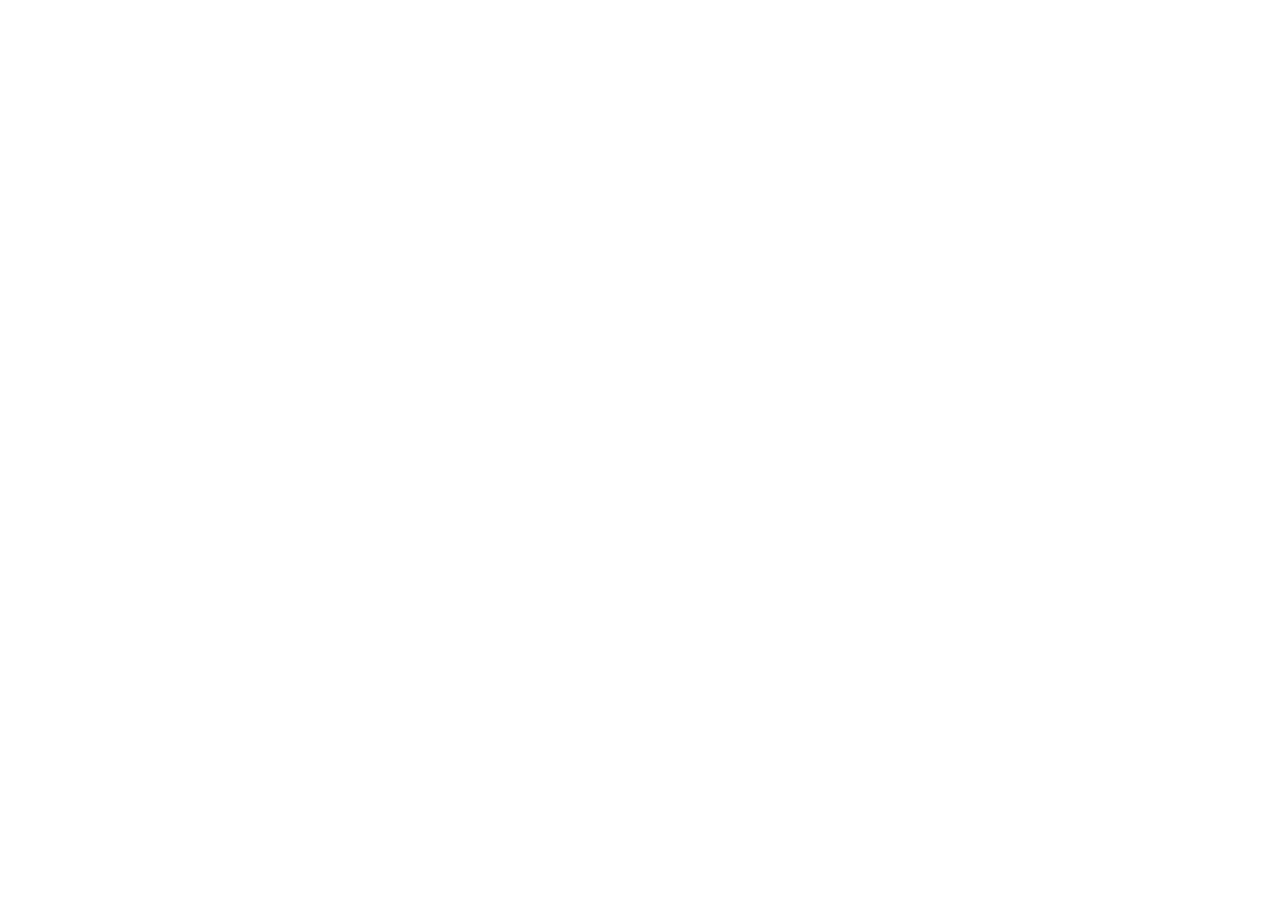
==== commit 36bbc167: "Curate portfolio to 12 projects and introduce research constellation map" ====
--- a/docs/index.html
+++ b/docs/index.html
@@ -1,8 +1,2 @@
 <!doctype html>
-<html lang="en"><head><meta charset="utf-8"><meta name="viewport" content="width=device-width, initial-scale=1">
-<title>Curiosity meets care — Tianyi Yu</title>
-<meta name="description" content="Tianyi Yu's research portfolio: clinical NLP, biomedical imaging, trustworthy AI, prediction modelling, health informatics and AI for health. Explore the questions and the code.">
-<meta name="theme-color" content="#081726"><meta property="og:title" content="Tianyi Yu — Curiosity meets care."><meta property="og:description" content="Research software for the people behind the data."><meta property="og:type" content="website"><meta property="og:image" content="https://raw.githubusercontent.com/terry0809000/terry0809000/main/assets/tianyi-ai-health-portrait.png">
-<link rel="preload" href="./fonts/outfit-400.woff" as="font" type="font/woff" crossorigin>
-<link rel="stylesheet" href="./portfolio-v5.css"><script src="./site.js?v=20261013-1" defer></script><link rel="stylesheet" href="./pages.css?v=20261013-1"></head>
-<body><a class="skip" href="#main">Skip to content</a><header class="header"><a class="wordmark" href="./index.html">TIANYI YU<span>Research &amp; engineering</span></a><nav aria-label="Main navigation"><a href="./index.html" aria-current="page">Home</a><a href="./about.html">About</a><a href="./research.html">Research</a><a href="./projects.html">Projects</a><a href="./connect.html">Connect</a></nav></header><main id="main"><section id="home" class="hero"><h1 class="sr-only">Tianyi Yu. Curiosity meets care. Building AI for the people behind the data.</h1><img class="hero-image" width="2172" height="724" src="https://raw.githubusercontent.com/terry0809000/terry0809000/main/assets/tianyi-ai-health-portrait.png" alt="AI-assisted portrait of Tianyi Yu surrounded by conceptual biomedical imagery; Curiosity meets care." fetchpriority="high"><div class="mobile-hero-copy"><p>TIANYI YU / AI FOR HEALTH</p><h2>Curiosity meets care.</h2><p>Building AI for the people behind the data.</p></div><div class="hero-foot"><span>CLINICAL LANGUAGE · IMAGING · TRUST</span><a href="./projects.html">Explore my work <span aria-hidden="true">↗</span></a></div></section><section class="section-tiles wrap" aria-label="Explore the portfolio"><a class="section-tile" href="./about.html"><span class="eyebrow">01 / MEET ME</span><h2>Behind the data</h2><p>What draws me to biomedical language, images and prediction.</p><span aria-hidden="true">↗</span></a><a class="section-tile" href="./research.html"><span class="eyebrow">02 / RESEARCH</span><h2>Connected questions</h2><p>Six research directions, with clear paths into each one.</p><span aria-hidden="true">↗</span></a><a class="section-tile" href="./projects.html"><span class="eyebrow">03 / EXPLORE</span><h2>Questions into code</h2><p>57 projects. Choose a direction or browse a page at a time.</p><span aria-hidden="true">↗</span></a><a class="section-tile" href="./connect.html"><span class="eyebrow">04 / CONNECT</span><h2>Stay curious</h2><p>Find my research and continue the conversation.</p><span aria-hidden="true">↗</span></a></section></main><footer class="wrap footer"><span>© 2026 Tianyi Yu</span><span>Curiosity meets care.</span><a href="./index.html">Home ↗</a></footer></body></html>
+<html lang="en"><head><meta charset="utf-8"><meta name="viewport" content="width=device-width, initial-scale=1"><title>Tianyi Yu — selected research</title><meta http-equiv="refresh" content="0;url=https://terry0809000.github.io/index.html"><link rel="canonical" href="https://terry0809000.github.io/index.html"></head><body><h1>Tianyi Yu — 12 selected projects</h1><p><a href="https://terry0809000.github.io/index.html">Continue to the updated research website</a></p><p><a href="https://github.com/terry0809000/research-portfolio">Explore the portfolio and mind map</a></p></body></html>
